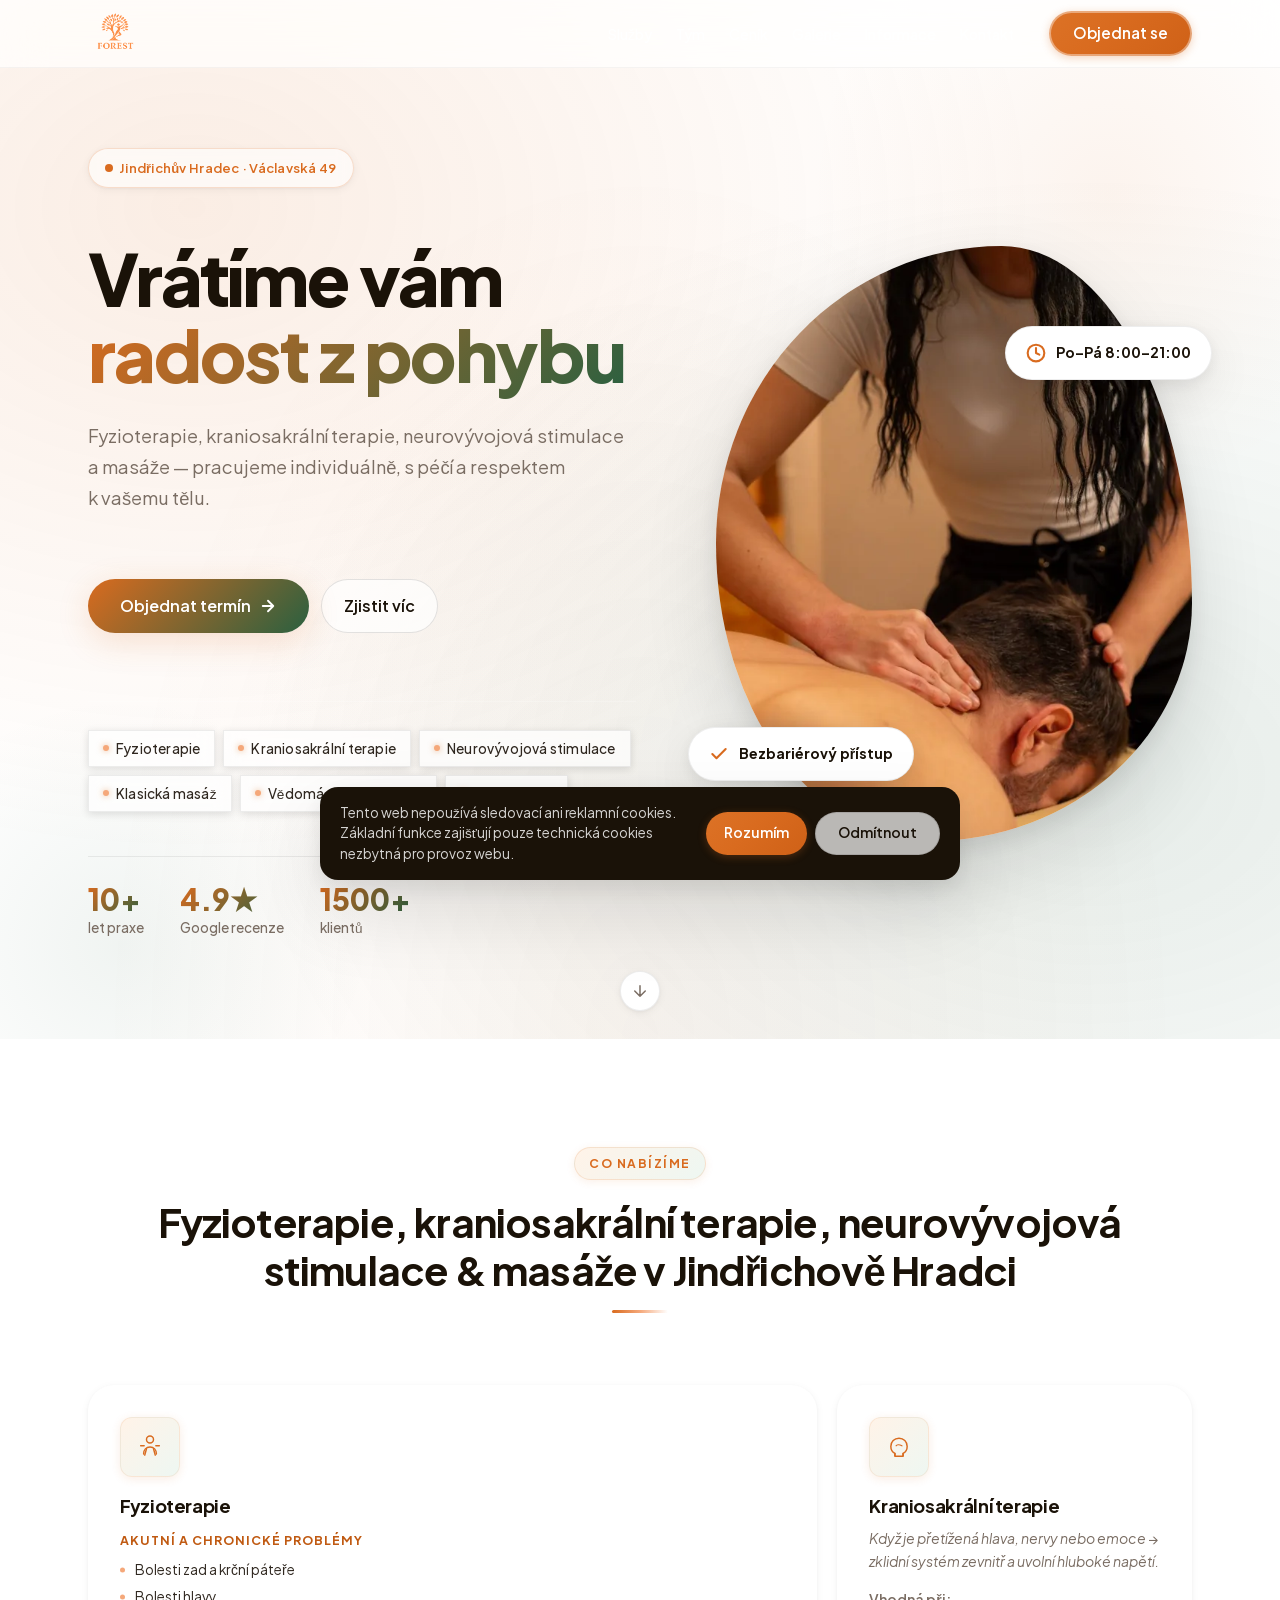
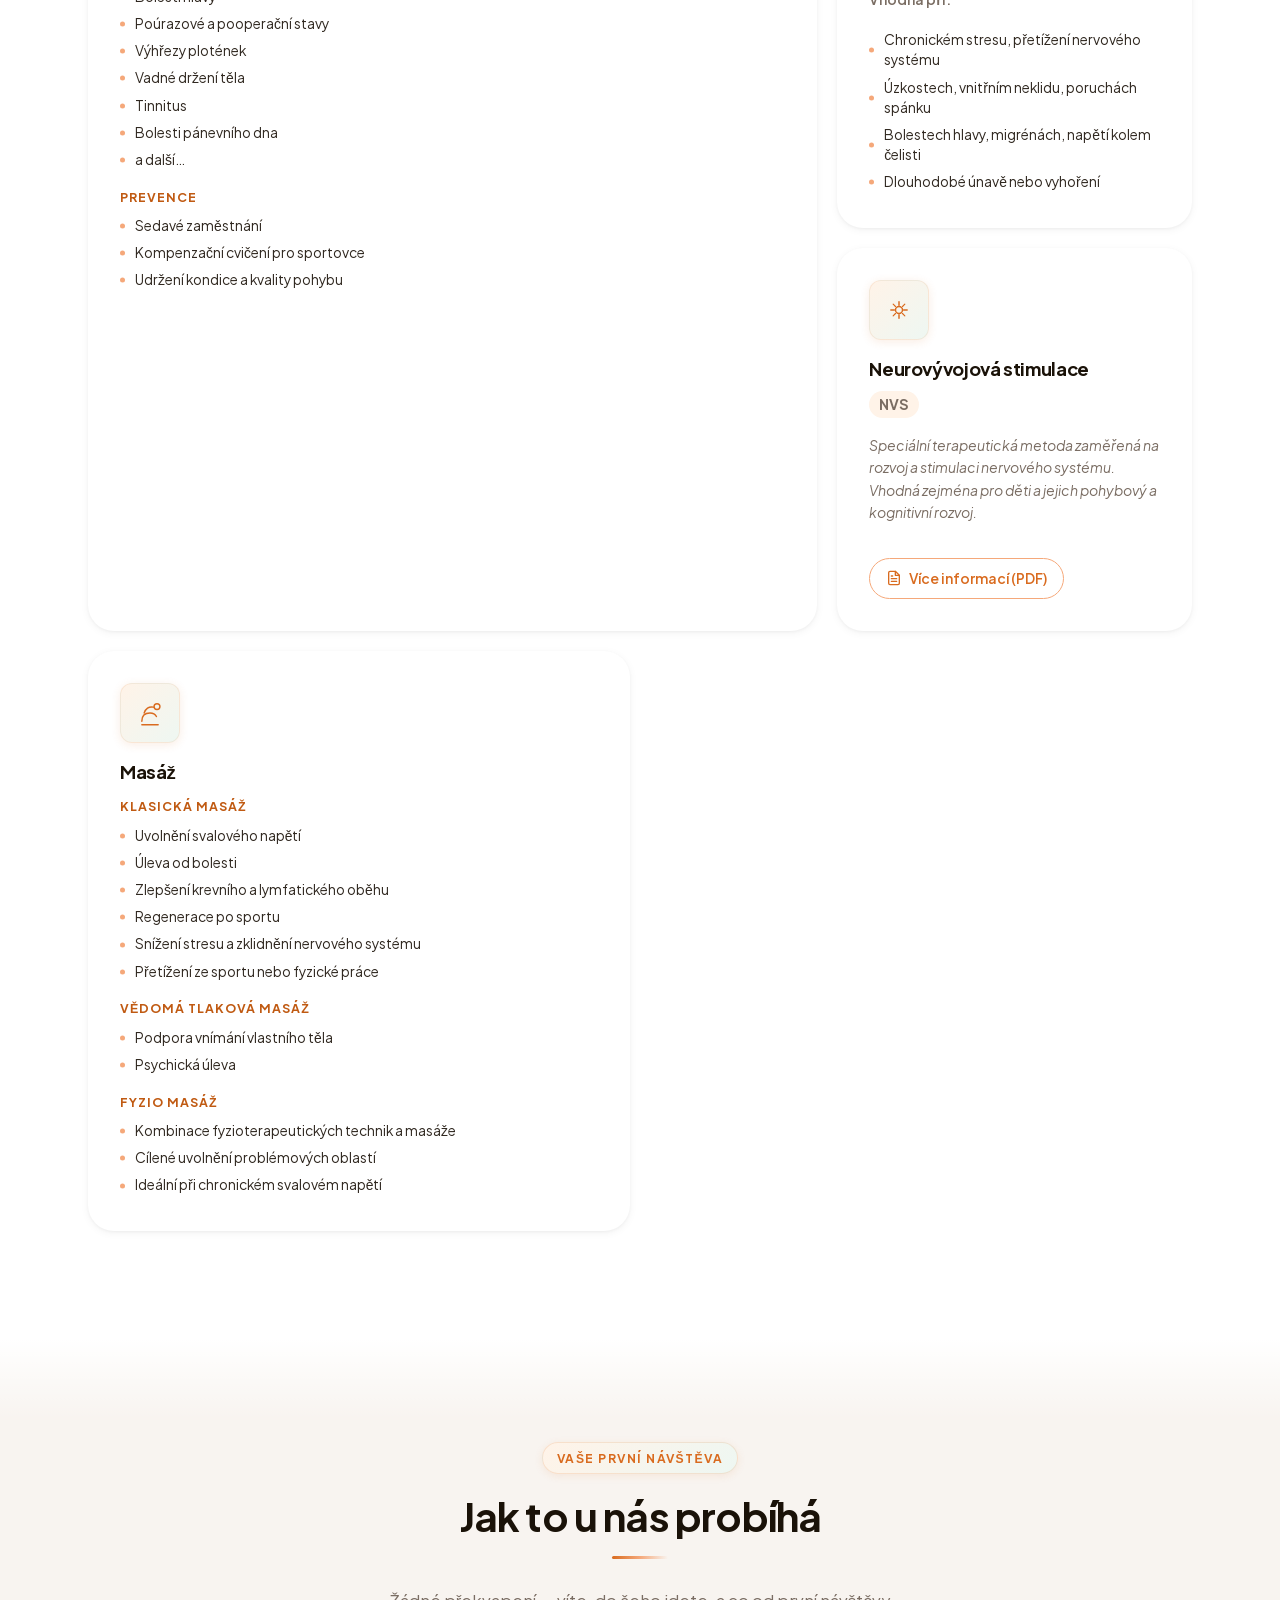
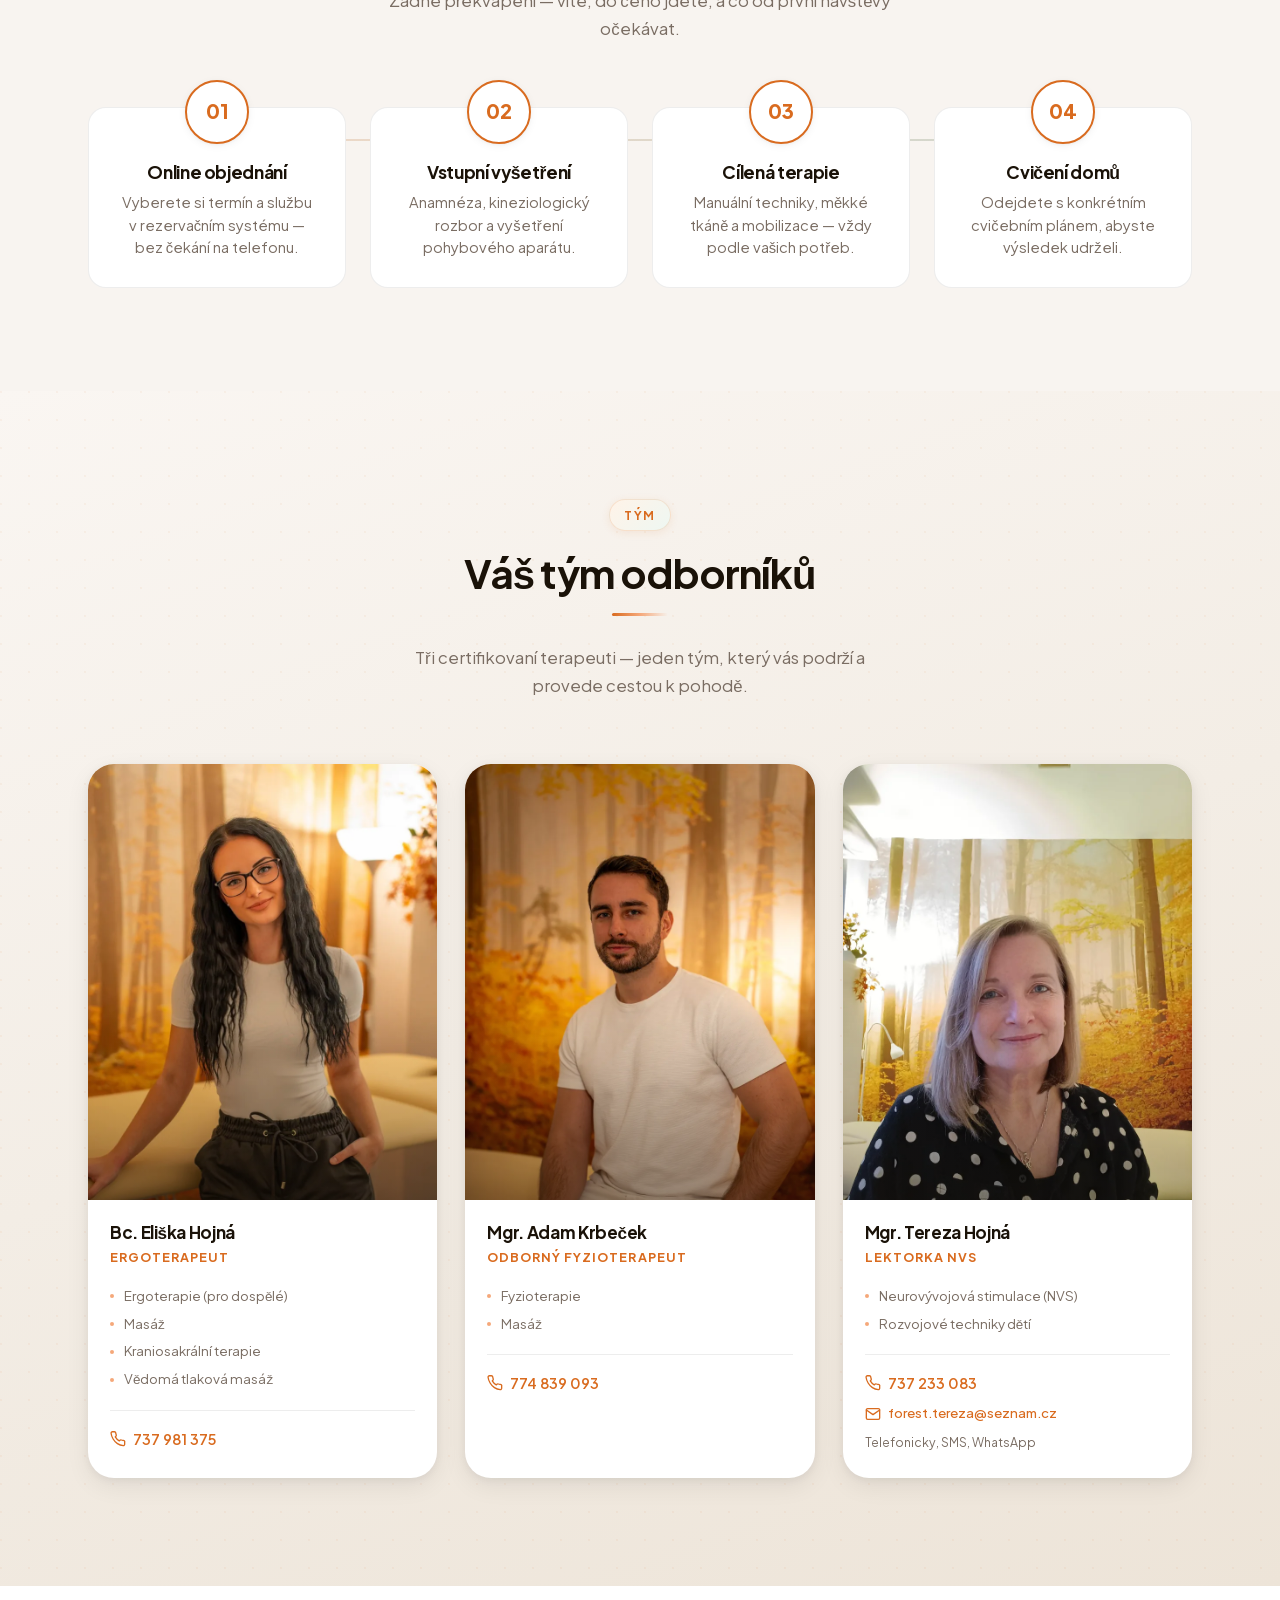
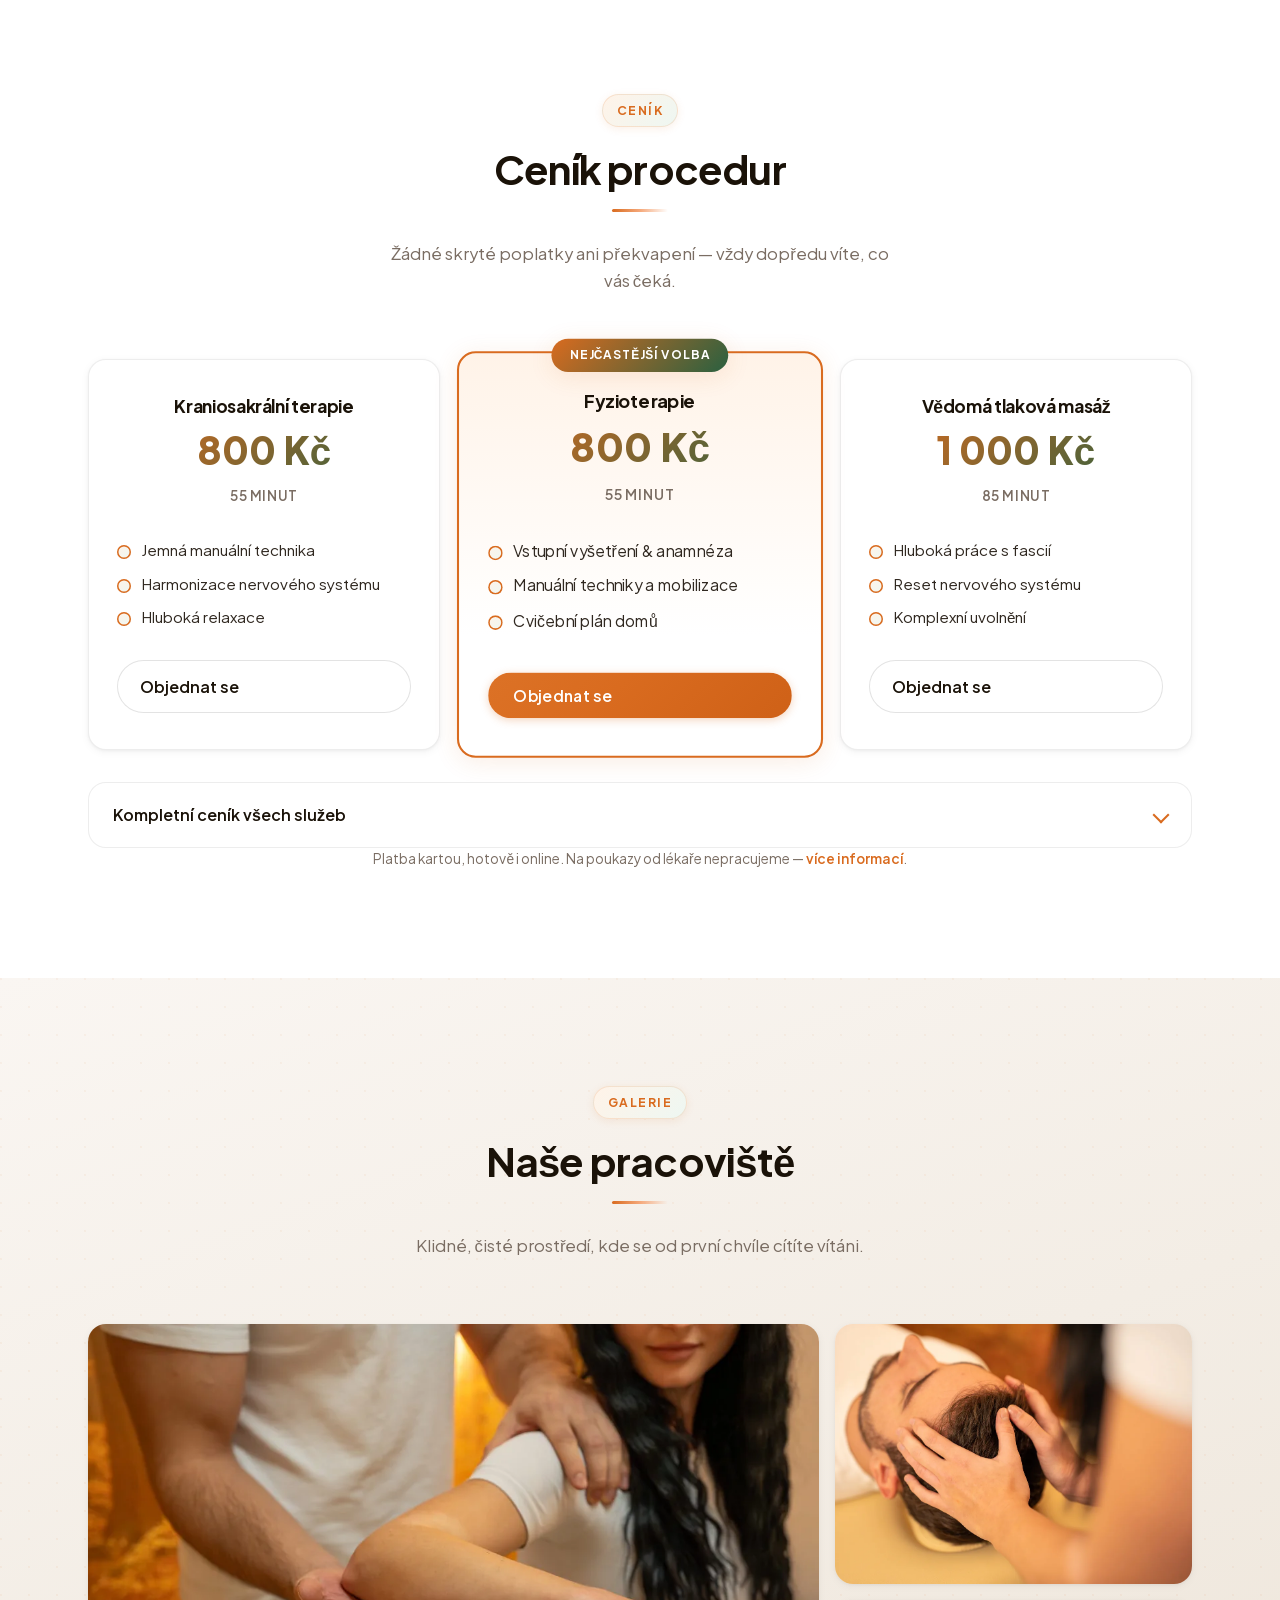
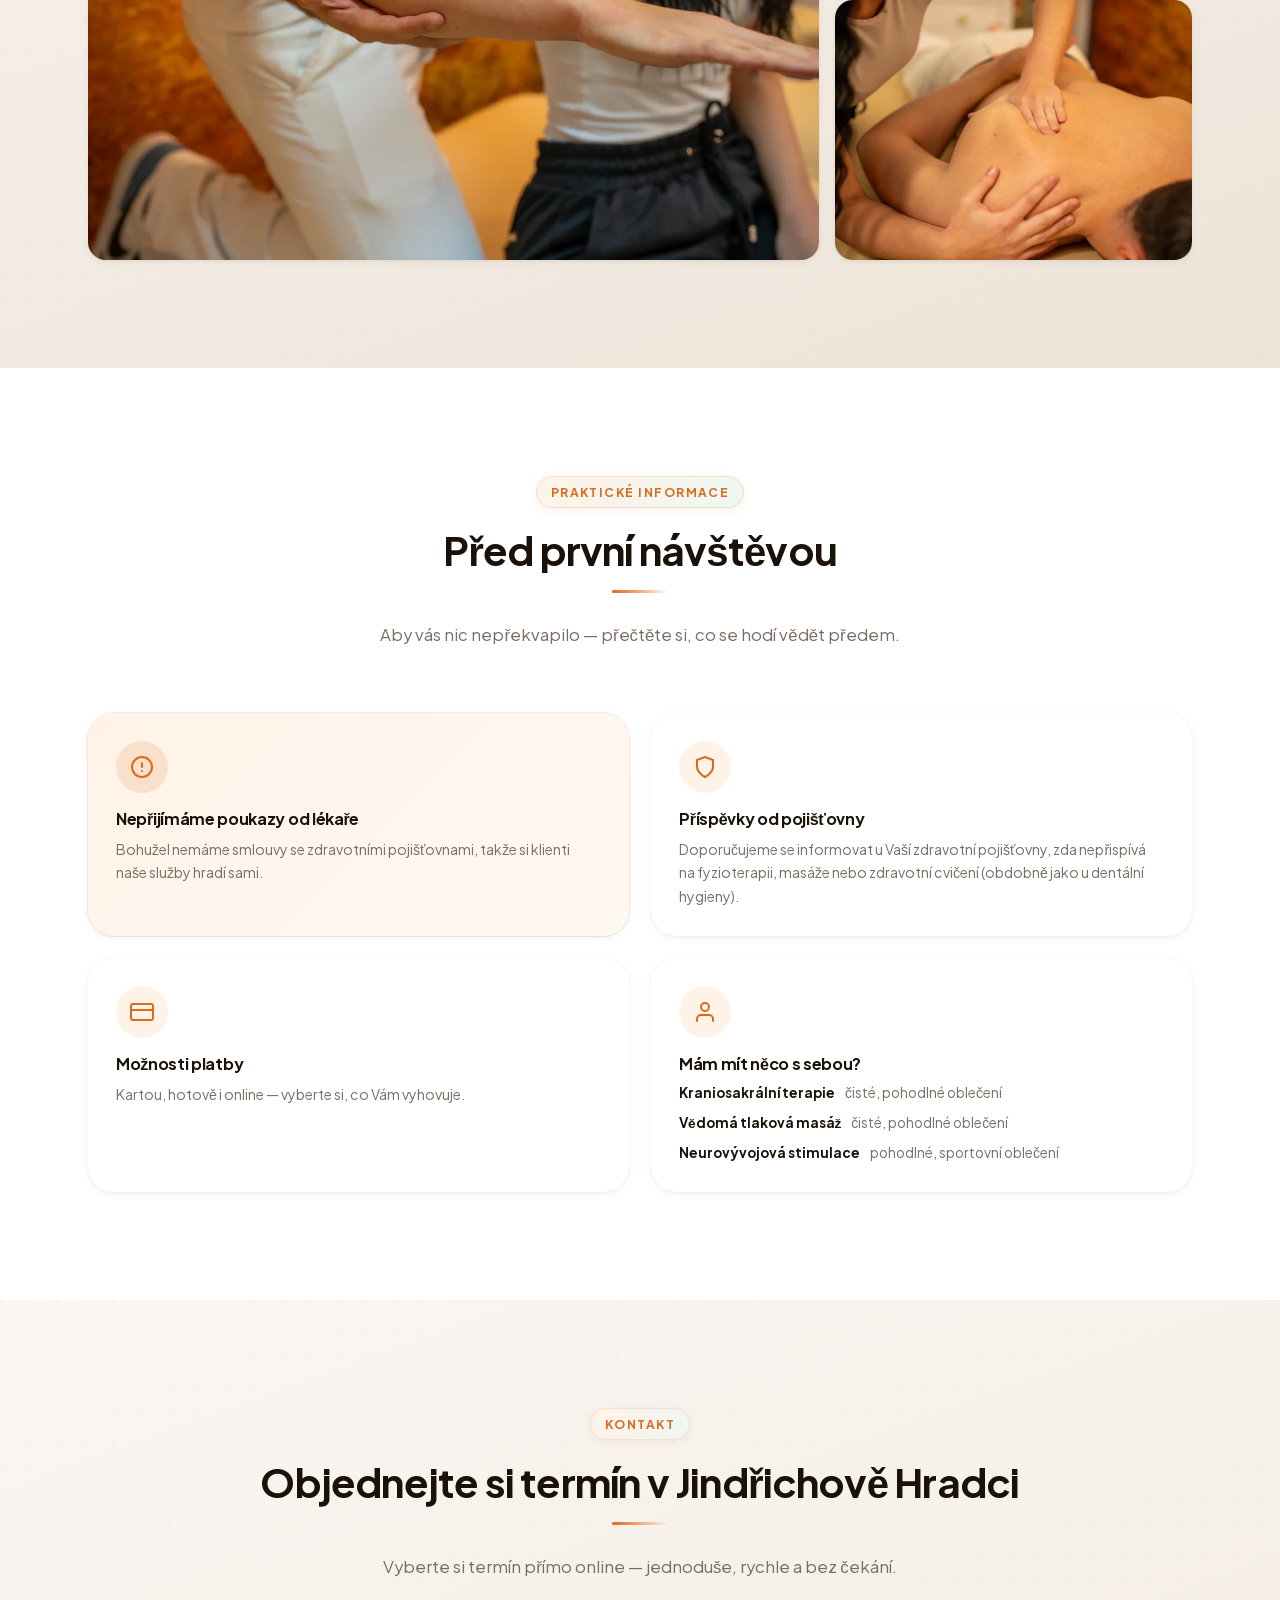
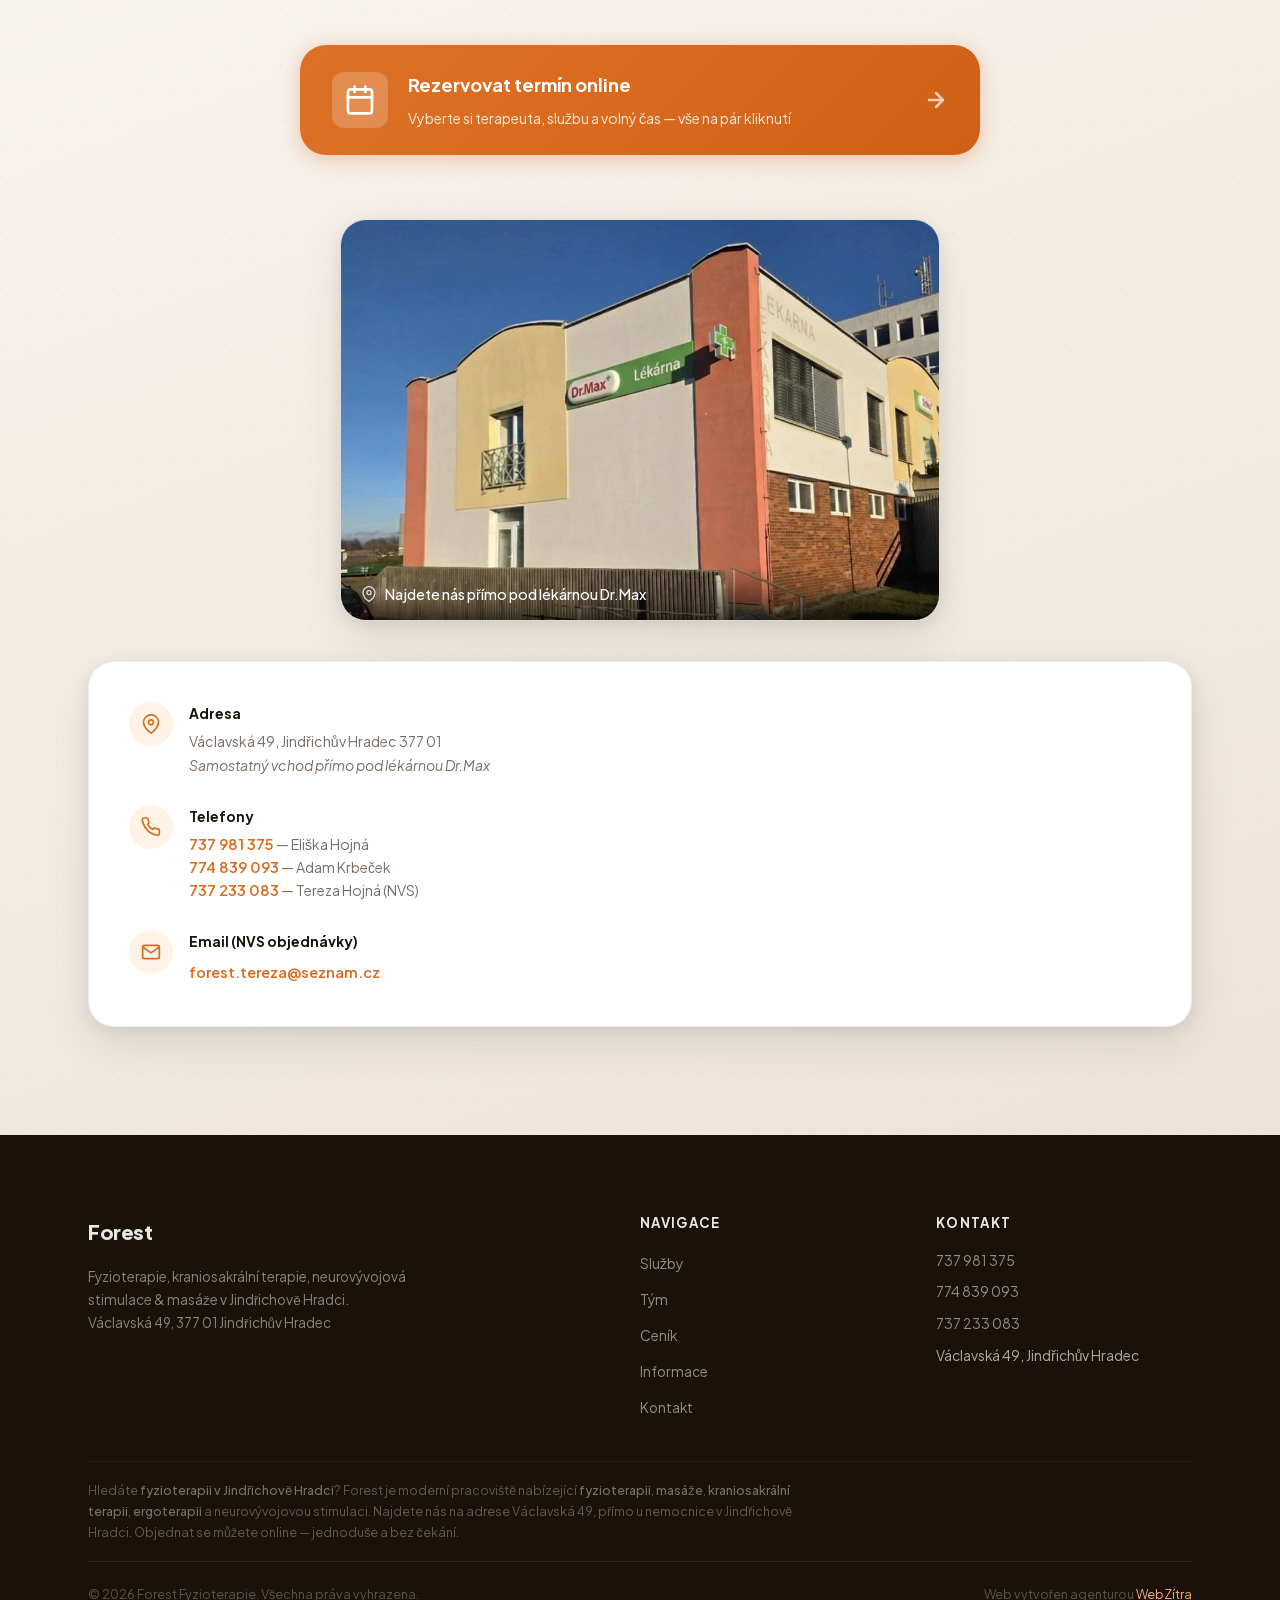
==== index.html @ 49cfa47d "Redesign v2: editorial hero, bento services, pricing cards, process timeline - Hero: split layout, a" ====
<!DOCTYPE html>
<html lang="cs">
<head>
    <meta charset="UTF-8">
    <meta name="viewport" content="width=device-width, initial-scale=1.0">
    <title>Fyzioterapie &amp; masáže Jindřichův Hradec | Forest — fyzio JH, KST, ergoterapie</title>

    <!-- ═══ SEO ═══ -->
    <meta name="description" content="Fyzioterapie Jindřichův Hradec — Forest nabízí fyzioterapii, masáže, kraniosakrální terapii a ergoterapii. Václavská 49 (u nemocnice). Objednejte se online.">
    <meta name="keywords" content="fyzioterapie Jindřichův Hradec, fyzio JH, masáže Jindřichův Hradec, masáže JH, kraniosakrální terapie, ergoterapie, fyzioterapeut Jindřichův Hradec, Forest fyzioterapie">
    <meta name="robots" content="index, follow">
    <meta name="author" content="Forest Fyzioterapie Jindřichův Hradec">
    <link rel="canonical" href="https://forest-jh.cz/">
    <link rel="alternate" hreflang="cs" href="https://forest-jh.cz/">

    <!-- ═══ Open Graph ═══ -->
    <meta property="og:type" content="website">
    <meta property="og:url" content="https://forest-jh.cz/">
    <meta property="og:title" content="Fyzioterapie &amp; masáže Jindřichův Hradec | Forest">
    <meta property="og:description" content="Fyzioterapie, masáže, kraniosakrální terapie a ergoterapie v Jindřichově Hradci. Václavská 49, u nemocnice. Objednejte se online.">
    <meta property="og:image" content="https://forest-jh.cz/fotky/og-image.jpg">
    <meta property="og:image:width" content="1200">
    <meta property="og:image:height" content="630">
    <meta property="og:locale" content="cs_CZ">
    <meta property="og:site_name" content="Forest Fyzioterapie">

    <!-- ═══ Twitter Card ═══ -->
    <meta name="twitter:card" content="summary_large_image">
    <meta name="twitter:title" content="Fyzioterapie &amp; masáže Jindřichův Hradec | Forest">
    <meta name="twitter:description" content="Fyzioterapie, masáže, kraniosakrální terapie a ergoterapie v Jindřichově Hradci. Objednejte se online.">
    <meta name="twitter:image" content="https://forest-jh.cz/fotky/og-image.jpg">

    <!-- ═══ Favicon ═══ -->
    <link rel="icon" type="image/x-icon" href="favicon.ico?v=3">
    <link rel="icon" type="image/png" sizes="32x32" href="favicon-192.png">
    <link rel="apple-touch-icon" sizes="180x180" href="apple-touch-icon.png">
    <link rel="manifest" href="site.webmanifest">
    <meta name="theme-color" content="#D96B1F">

    <!-- ═══ Fonts (self-hosted) ═══ -->
    <link rel="preload" href="fonts/plus-jakarta-sans-latin.woff2" as="font" type="font/woff2" crossorigin>

    <!-- ═══ Hero image preload ═══ -->
    <link rel="preload" href="fotky/FyzioAE-125.webp" as="image" type="image/webp">
    <link rel="preload" href="fotky/FyzioAE-125.jpg" as="image" media="not all">

    <!-- ═══ Structured Data (JSON-LD) ═══ -->
    <script type="application/ld+json">
    {
        "@context": "https://schema.org",
        "@type": "MedicalBusiness",
        "name": "Forest Fyzioterapie Jindřichův Hradec",
        "alternateName": ["Forest fyzio JH", "Fyzioterapie JH Forest", "Masáže Jindřichův Hradec Forest"],
        "description": "Fyzioterapie, masáže, kraniosakrální terapie, ergoterapie a NVS v Jindřichově Hradci. Individuální přístup, profesionální péče. Václavská 49, u nemocnice.",
        "url": "https://forest-jh.cz",
        "telephone": "+420737981375",
        "email": "forestjh2025@gmail.com",
        "image": "https://forest-jh.cz/fotky/og-image.jpg",
        "priceRange": "500–1000 Kč",
        "currenciesAccepted": "CZK",
        "paymentAccepted": "Hotovost, Platební karta, Online platba",
        "address": {
            "@type": "PostalAddress",
            "streetAddress": "Václavská 49",
            "addressLocality": "Jindřichův Hradec",
            "addressRegion": "Jihočeský kraj",
            "postalCode": "377 01",
            "addressCountry": "CZ"
        },
        "geo": {
            "@type": "GeoCoordinates",
            "latitude": 49.140636,
            "longitude": 15.002744
        },
        "openingHoursSpecification": [
            { "@type": "OpeningHoursSpecification", "dayOfWeek": ["Monday","Tuesday","Wednesday","Thursday","Friday"], "opens": "08:00", "closes": "21:00" }
        ],
        "employee": [
            { "@type": "Person", "name": "Mgr. Adam Krbeček",  "jobTitle": "Fyzioterapeut" },
            { "@type": "Person", "name": "Bc. Eliška Hojná",   "jobTitle": "Ergoterapeut" },
            { "@type": "Person", "name": "Mgr. Tereza Hojná",  "jobTitle": "Lektorka NVS"  }
        ],
        "hasOfferCatalog": {
            "@type": "OfferCatalog",
            "name": "Služby fyzioterapie a masáží v Jindřichově Hradci",
            "itemListElement": [
                { "@type": "Offer", "itemOffered": { "@type": "MedicalTherapy", "name": "Fyzioterapie Jindřichův Hradec", "description": "Individuální fyzioterapie — diagnostika, mobilizace, cvičení" }, "price": "800", "priceCurrency": "CZK" },
                { "@type": "Offer", "itemOffered": { "@type": "MedicalTherapy", "name": "Klasická masáž Jindřichův Hradec", "description": "Klasická i sportovní masáž pro uvolnění svalového napětí" }, "price": "800", "priceCurrency": "CZK" },
                { "@type": "Offer", "itemOffered": { "@type": "MedicalTherapy", "name": "Vědomá tlaková masáž", "description": "Hluboká práce s fascií a bolestivými body" }, "price": "1000", "priceCurrency": "CZK" },
                { "@type": "Offer", "itemOffered": { "@type": "MedicalTherapy", "name": "Kraniosakrální terapie Jindřichův Hradec", "description": "Jemná manuální technika pro harmonizaci těla" }, "price": "800", "priceCurrency": "CZK" },
                { "@type": "Offer", "itemOffered": { "@type": "MedicalTherapy", "name": "Ergoterapie Jindřichův Hradec", "description": "Nácvik běžných denních činností pro dospělé" }, "price": "800", "priceCurrency": "CZK" }
            ]
        },
        "medicalSpecialty": ["Physiotherapy", "Massage", "CraniosacralTherapy", "OccupationalTherapy"],
        "areaServed": {
            "@type": "City",
            "name": "Jindřichův Hradec",
            "sameAs": "https://cs.wikipedia.org/wiki/Jind%C5%99ich%C5%AFv_Hradec"
        }
    }
    </script>

    <!-- ═══ FAQ Structured Data ═══ -->
    <script type="application/ld+json">
    {
        "@context": "https://schema.org",
        "@type": "FAQPage",
        "mainEntity": [
            {
                "@type": "Question",
                "name": "Přijímáte poukazy od lékaře na fyzioterapii?",
                "acceptedAnswer": {
                    "@type": "Answer",
                    "text": "Bohužel nemáme smlouvy se zdravotními pojišťovnami, takže si klienti naše služby hradí sami. Doporučujeme se informovat u Vaší zdravotní pojišťovny, zda nepřispívá na fyzioterapii, masáže nebo zdravotní cvičení."
                }
            },
            {
                "@type": "Question",
                "name": "Jaké jsou možnosti platby za fyzioterapii?",
                "acceptedAnswer": {
                    "@type": "Answer",
                    "text": "Přijímáme platbu kartou, hotově i online — vyberte si, co vám vyhovuje."
                }
            },
            {
                "@type": "Question",
                "name": "Co si mám vzít s sebou na fyzioterapii nebo masáž?",
                "acceptedAnswer": {
                    "@type": "Answer",
                    "text": "Na kraniosakrální terapii a vědomou tlakovou masáž si vezměte čisté, pohodlné oblečení. Na neurovývojovou stimulaci (NVS) pohodlné, sportovní oblečení. Na klasickou masáž a fyzioterapii není třeba speciální příprava."
                }
            },
            {
                "@type": "Question",
                "name": "Kolik stojí fyzioterapie v Jindřichově Hradci?",
                "acceptedAnswer": {
                    "@type": "Answer",
                    "text": "Fyzioterapie, klasická masáž, kraniosakrální terapie a ergoterapie stojí 800 Kč za 55 minut. Vědomá tlaková masáž je 1 000 Kč za 85 minut. NVS úvodní setkání s diagnostikou je 990 Kč za 85 minut, další lekce 800 Kč."
                }
            },
            {
                "@type": "Question",
                "name": "Kde najdu Forest Fyzioterapii v Jindřichově Hradci?",
                "acceptedAnswer": {
                    "@type": "Answer",
                    "text": "Najdete nás na adrese Václavská 49, Jindřichův Hradec 377 01. Máme samostatný vchod přímo pod lékárnou Dr.Max, u nemocnice. Ordinační hodiny: pondělí až pátek 8:00–21:00."
                }
            }
        ]
    }
    </script>

    <link rel="stylesheet" href="css/style.css?v=9">
    <link rel="stylesheet" href="css/redesign.css?v=1">
</head>
<body>

<!-- Scroll progress bar -->
<div class="scroll-progress" id="scrollProgress" aria-hidden="true"></div>

<!-- Floating sticky CTA -->
<a href="#" class="floating-cta" id="floatingCta" data-booking aria-label="Objednat termín">
    <svg width="18" height="18" viewBox="0 0 24 24" fill="none" stroke="currentColor" stroke-width="2.5" stroke-linecap="round" stroke-linejoin="round" aria-hidden="true">
        <rect x="3" y="4" width="18" height="18" rx="2" ry="2"/>
        <line x1="16" y1="2" x2="16" y2="6"/>
        <line x1="8" y1="2" x2="8" y2="6"/>
        <line x1="3" y1="10" x2="21" y2="10"/>
    </svg>
    Objednat termín
</a>

<!-- ═══════════════════════════════════════════════════
     COOKIE BANNER
══════════════════════════════════════════════════════ -->
<div id="cookie-banner" class="cookie-banner" role="dialog" aria-label="Souhlas s cookies" aria-modal="false">
    <div class="cookie-inner">
        <p>Tento web nepoužívá sledovací ani reklamní cookies. Základní funkce zajišťují pouze technická cookies nezbytná pro provoz webu.</p>
        <div class="cookie-actions">
            <button id="cookie-accept" class="btn btn-primary btn-sm">Rozumím</button>
            <button id="cookie-decline" class="btn btn-ghost btn-sm">Odmítnout</button>
        </div>
    </div>
</div>

<!-- ═══════════════════════════════════════════════════
     HEADER
══════════════════════════════════════════════════════ -->
<header class="header" id="header">
    <div class="container header-inner">

        <a href="#hero" class="logo" aria-label="Forest — zpět na úvod">
            <img src="forest-logo-2.png" alt="Forest" class="logo-img">
        </a>

        <nav class="nav" id="nav" aria-label="Hlavní navigace">
            <ul class="nav-list">
                <li><a href="#sluzby"    class="nav-link">Služby</a></li>
                <li><a href="#tym"       class="nav-link">Tým</a></li>
                <li><a href="#cenik"     class="nav-link">Ceník</a></li>
                <li><a href="#galerie"   class="nav-link">Galerie</a></li>
                <li><a href="#informace" class="nav-link">Informace</a></li>
                <li><a href="#kontakt"   class="nav-link">Kontakt</a></li>
            </ul>
        </nav>

        <a href="#" class="btn btn-primary nav-cta" data-booking>Objednat se</a>

        <button class="hamburger" id="hamburger" aria-label="Otevřít navigaci" aria-expanded="false" aria-controls="m-nav">
            <span></span>
            <span></span>
            <span></span>
        </button>

    </div>
</header>

<!-- ═══════════════════════════════════════════════════
     HERO
══════════════════════════════════════════════════════ -->
<section id="hero" class="hero hero-fullimg" aria-label="Úvod">
    <!-- Fullscreen background photo -->
    <div class="hero-bg-img" aria-hidden="true">
        <picture>
            <source srcset="fotky/FyzioAE-125.webp" type="image/webp">
            <img
                src="fotky/FyzioAE-125.jpg"
                alt=""
                loading="eager"
                fetchpriority="high"
            >
        </picture>
    </div>
    <div class="hero-overlay" aria-hidden="true"></div>

    <div class="container hero-content-centered">

        <div class="hero-text-col">
            <span class="pill pill-light">
                <svg width="8" height="8" viewBox="0 0 8 8" fill="currentColor" aria-hidden="true"><circle cx="4" cy="4" r="4"/></svg>
                Jindřichův Hradec · Václavská 49
            </span>
            <h1>Vrátíme vám <em>radost&nbsp;z&nbsp;pohybu</em></h1>
            <p class="hero-perex">
                Fyzioterapie, kraniosakrální terapie, neurovývojová stimulace
                a masáže — pracujeme individuálně, s&nbsp;péčí a&nbsp;respektem
                k&nbsp;vašemu tělu.
            </p>
            <div class="hero-cta">
                <a href="#" class="btn btn-primary btn-lg" data-booking>
                    Objednat termín
                    <svg width="18" height="18" viewBox="0 0 24 24" fill="none" stroke="currentColor" stroke-width="2.5" stroke-linecap="round" stroke-linejoin="round" aria-hidden="true"><path d="M5 12h14M12 5l7 7-7 7"/></svg>
                </a>
                <a href="#sluzby" class="btn-ghost">
                    Zjistit víc
                </a>
            </div>
            <div class="hero-services" aria-label="Nabízíme">
                <span class="hero-service-tag">Fyzioterapie</span>
                <span class="hero-service-tag">Kraniosakrální terapie</span>
                <span class="hero-service-tag">Neurovývojová stimulace</span>
                <span class="hero-service-tag">Klasická masáž</span>
                <span class="hero-service-tag">Vědomá tlaková masáž</span>
                <span class="hero-service-tag">Ergoterapie</span>
            </div>

            <div class="hero-trust">
                <div class="trust-item"><strong>10+</strong><span>let praxe</span></div>
                <div class="trust-item"><strong>4.9★</strong><span>Google recenze</span></div>
                <div class="trust-item"><strong>1500+</strong><span>klientů</span></div>
            </div>
        </div>

        <div class="hero-visual">
            <picture>
                <source srcset="fotky/FyzioAE-125.webp" type="image/webp">
                <img class="hero-visual-img" src="fotky/FyzioAE-125.jpg" alt="Forest fyzioterapie ordinace v Jindřichově Hradci" loading="eager" fetchpriority="high">
            </picture>

            <div class="hero-badge-floating hero-badge-1">
                <svg width="20" height="20" viewBox="0 0 24 24" fill="none" stroke="currentColor" stroke-width="2.5" stroke-linecap="round" stroke-linejoin="round" aria-hidden="true">
                    <path d="M20 6L9 17l-5-5"/>
                </svg>
                Bezbariérový přístup
            </div>
            <div class="hero-badge-floating hero-badge-2">
                <svg width="20" height="20" viewBox="0 0 24 24" fill="none" stroke="currentColor" stroke-width="2.5" stroke-linecap="round" stroke-linejoin="round" aria-hidden="true">
                    <circle cx="12" cy="12" r="10"/>
                    <polyline points="12 6 12 12 16 14"/>
                </svg>
                Po–Pá 8:00–21:00
            </div>
        </div>

    </div>

    <a href="#sluzby" class="hero-scroll" aria-label="Přejít na služby">
        <svg width="18" height="18" viewBox="0 0 24 24" fill="none" stroke="currentColor" stroke-width="2" stroke-linecap="round" stroke-linejoin="round" aria-hidden="true"><path d="M12 5v14M5 12l7 7 7-7"/></svg>
    </a>
</section>

<!-- ═══════════════════════════════════════════════════
     SLUŽBY
══════════════════════════════════════════════════════ -->
<section id="sluzby" class="section">
    <div class="container">

        <header class="section-header">
            <span class="section-tag">Co nabízíme</span>
            <h2>Fyzioterapie, kraniosakrální terapie, neurovývojová stimulace &amp;&nbsp;masáže v&nbsp;Jindřichově Hradci</h2>
        </header>

        <div class="services-grid">

            <!-- Fyzioterapie -->
            <article class="service-card" data-animate>
                <div class="service-icon" aria-hidden="true">
                    <svg width="28" height="28" viewBox="0 0 48 48" fill="none">
                        <circle cx="24" cy="11" r="6" stroke="currentColor" stroke-width="2.5"/>
                        <path d="M13 36c0-7 4.5-12 11-12s11 5 11 12" stroke="currentColor" stroke-width="2.5" stroke-linecap="round"/>
                        <path d="M18 27l-3 11M30 27l3 11" stroke="currentColor" stroke-width="2.5" stroke-linecap="round"/>
                        <path d="M8 22h6M34 22h6" stroke="currentColor" stroke-width="2.5" stroke-linecap="round"/>
                    </svg>
                </div>
                <h3><a href="/fyzioterapie/" class="service-title-link">Fyzioterapie</a></h3>

                <div class="service-sub">
                    <h4>Akutní a chronické problémy</h4>
                    <ul class="service-list">
                        <li>Bolesti zad a krční páteře</li>
                        <li>Bolesti hlavy</li>
                        <li>Poúrazové a pooperační stavy</li>
                        <li>Výhřezy plotének</li>
                        <li>Vadné držení těla</li>
                        <li>Tinnitus</li>
                        <li>Bolesti pánevního dna</li>
                        <li>a další…</li>
                    </ul>
                </div>

                <div class="service-sub">
                    <h4>Prevence</h4>
                    <ul class="service-list">
                        <li>Sedavé zaměstnání</li>
                        <li>Kompenzační cvičení pro sportovce</li>
                        <li>Udržení kondice a kvality pohybu</li>
                    </ul>
                </div>
            </article>

            <!-- Kraniosakrální terapie -->
            <article class="service-card" data-animate>
                <div class="service-icon" aria-hidden="true">
                    <svg width="28" height="28" viewBox="0 0 48 48" fill="none">
                        <path d="M24 9C16 9 10 15 10 23c0 5 2.5 9.5 7 12v5h14v-5c4.5-2.5 7-7 7-12 0-8-6-14-14-14z" stroke="currentColor" stroke-width="2.5" stroke-linejoin="round"/>
                        <path d="M17 35v4M31 35v4" stroke="currentColor" stroke-width="2.5" stroke-linecap="round"/>
                        <path d="M19 22c1-2 5-3 10 0" stroke="currentColor" stroke-width="2" stroke-linecap="round"/>
                    </svg>
                </div>
                <h3><a href="/kraniosakralni-terapie/" class="service-title-link">Kraniosakrální terapie</a></h3>
                <p class="service-lead">
                    Když je přetížená hlava, nervy nebo emoce → zklidní systém zevnitř a uvolní hluboké napětí.
                </p>
                <p class="service-label">Vhodná při:</p>
                <ul class="service-list">
                    <li>Chronickém stresu, přetížení nervového systému</li>
                    <li>Úzkostech, vnitřním neklidu, poruchách spánku</li>
                    <li>Bolestech hlavy, migrénách, napětí kolem čelisti</li>
                    <li>Dlouhodobé únavě nebo vyhoření</li>
                </ul>
            </article>

            <!-- NVS -->
            <article class="service-card" data-animate>
                <div class="service-icon" aria-hidden="true">
                    <svg width="28" height="28" viewBox="0 0 48 48" fill="none">
                        <circle cx="24" cy="24" r="6" stroke="currentColor" stroke-width="2.5"/>
                        <path d="M24 10v6M24 32v6M10 24h6M32 24h6" stroke="currentColor" stroke-width="2.5" stroke-linecap="round"/>
                        <path d="M14 14l4 4M30 30l4 4M34 14l-4 4M18 30l-4 4" stroke="currentColor" stroke-width="2" stroke-linecap="round"/>
                    </svg>
                </div>
                <h3>Neurovývojová stimulace</h3>
                <p class="service-abbr">NVS</p>
                <p class="service-lead">
                    Speciální terapeutická metoda zaměřená na rozvoj a stimulaci nervového systému.
                    Vhodná zejména pro děti a jejich pohybový a kognitivní rozvoj.
                </p>
                <!-- PDF odkaz — klient dodá soubor -->
                <a href="https://drive.google.com/file/d/1X-RWkJ5C9ZzWeZZ8q97_c7g4boGiu9EM/view" target="_blank" rel="noopener noreferrer" class="service-pdf-link" aria-label="Otevřít PDF s informacemi o NVS">
                    <svg width="16" height="16" viewBox="0 0 24 24" fill="none" stroke="currentColor" stroke-width="2" stroke-linecap="round" stroke-linejoin="round" aria-hidden="true"><path d="M14 2H6a2 2 0 0 0-2 2v16a2 2 0 0 0 2 2h12a2 2 0 0 0 2-2V8z"/><polyline points="14 2 14 8 20 8"/><line x1="16" y1="13" x2="8" y2="13"/><line x1="16" y1="17" x2="8" y2="17"/><polyline points="10 9 9 9 8 9"/></svg>
                    Více informací (PDF)
                </a>
            </article>

            <!-- Masáž -->
            <article class="service-card" data-animate>
                <div class="service-icon" aria-hidden="true">
                    <svg width="28" height="28" viewBox="0 0 48 48" fill="none">
                        <path d="M10 38c0-8 4-14 14-14 5 0 9 2 11 6" stroke="currentColor" stroke-width="2.5" stroke-linecap="round"/>
                        <path d="M14 24c2-7 8-12 16-10" stroke="currentColor" stroke-width="2.5" stroke-linecap="round"/>
                        <circle cx="36" cy="13" r="5" stroke="currentColor" stroke-width="2.5"/>
                        <path d="M10 44h28" stroke="currentColor" stroke-width="2.5" stroke-linecap="round"/>
                    </svg>
                </div>
                <h3><a href="/masaze/" class="service-title-link">Masáž</a></h3>

                <div class="service-sub">
                    <h4>Klasická masáž</h4>
                    <ul class="service-list">
                        <li>Uvolnění svalového napětí</li>
                        <li>Úleva od bolesti</li>
                        <li>Zlepšení krevního a lymfatického oběhu</li>
                        <li>Regenerace po sportu</li>
                        <li>Snížení stresu a zklidnění nervového systému</li>
                        <li>Přetížení ze sportu nebo fyzické práce</li>
                    </ul>
                </div>

                <div class="service-sub">
                    <h4>Vědomá tlaková masáž</h4>
                    <ul class="service-list">
                        <li>Podpora vnímání vlastního těla</li>
                        <li>Psychická úleva</li>
                    </ul>
                </div>

                <div class="service-sub">
                    <h4>Fyzio masáž</h4>
                    <ul class="service-list">
                        <li>Kombinace fyzioterapeutických technik a masáže</li>
                        <li>Cílené uvolnění problémových oblastí</li>
                        <li>Ideální při chronickém svalovém napětí</li>
                    </ul>
                </div>
            </article>

        </div>
    </div>
</section>

<!-- ═══════════════════════════════════════════════════
     PROCESS TIMELINE — Jak to u nás probíhá
══════════════════════════════════════════════════════ -->
<section id="proces" class="process-section">
    <div class="container">
        <header class="section-header">
            <span class="section-tag">Vaše první návštěva</span>
            <h2>Jak to&nbsp;u&nbsp;nás probíhá</h2>
            <p>Žádné překvapení — víte, do čeho jdete, a&nbsp;co od&nbsp;první návštěvy očekávat.</p>
        </header>

        <ol class="process-timeline">
            <li class="process-step" data-animate>
                <div class="step-number">01</div>
                <h3>Online objednání</h3>
                <p>Vyberete si termín a&nbsp;službu v&nbsp;rezervačním systému — bez&nbsp;čekání na&nbsp;telefonu.</p>
            </li>
            <li class="process-step" data-animate>
                <div class="step-number">02</div>
                <h3>Vstupní vyšetření</h3>
                <p>Anamnéza, kineziologický rozbor a&nbsp;vyšetření pohybového aparátu.</p>
            </li>
            <li class="process-step" data-animate>
                <div class="step-number">03</div>
                <h3>Cílená terapie</h3>
                <p>Manuální techniky, měkké tkáně a&nbsp;mobilizace — vždy podle vašich potřeb.</p>
            </li>
            <li class="process-step" data-animate>
                <div class="step-number">04</div>
                <h3>Cvičení domů</h3>
                <p>Odejdete s&nbsp;konkrétním cvičebním plánem, abyste výsledek udrželi.</p>
            </li>
        </ol>
    </div>
</section>

<!-- ═══════════════════════════════════════════════════
     TÝM
══════════════════════════════════════════════════════ -->
<section id="tym" class="section section-alt">
    <div class="container">

        <header class="section-header">
            <span class="section-tag">Tým</span>
            <h2>Váš tým odborníků</h2>
            <p>Tři certifikovaní terapeuti — jeden tým, který vás podrží a provede cestou k pohodě.</p>
        </header>

        <div class="team-grid">

            <!-- Eliška Hojná -->
            <article class="team-card" data-animate>
                <div class="team-photo-wrap">
                    <!-- Poznámka: ověřte prosím, která fotografie patří které osobě -->
                    <picture>
                        <source srcset="team/FyzioAE-0572-scaled.webp" type="image/webp">
                        <img
                            src="team/FyzioAE-0572-scaled.jpg"
                            alt="Bc. Eliška Hojná — Ergoterapeut"
                            class="team-photo"
                            loading="lazy"
                            width="400"
                            height="500"
                        >
                    </picture>
                </div>
                <div class="team-info">
                    <h3>Bc. Eliška Hojná</h3>
                    <p class="team-title">Ergoterapeut</p>
                    <ul class="team-services">
                        <li>Ergoterapie (pro dospělé)</li>
                        <li>Masáž</li>
                        <li>Kraniosakrální terapie</li>
                        <li>Vědomá tlaková masáž</li>
                    </ul>
                    <a href="tel:+420737981375" class="team-phone">
                        <svg width="16" height="16" viewBox="0 0 24 24" fill="none" stroke="currentColor" stroke-width="2" stroke-linecap="round" stroke-linejoin="round" aria-hidden="true"><path d="M22 16.92v3a2 2 0 0 1-2.18 2 19.79 19.79 0 0 1-8.63-3.07A19.5 19.5 0 0 1 4.69 12 19.79 19.79 0 0 1 1.61 3.37 2 2 0 0 1 3.6 1.18h3a2 2 0 0 1 2 1.72c.127.96.361 1.903.7 2.81a2 2 0 0 1-.45 2.11L7.91 8.9a16 16 0 0 0 6 6l.95-.95a2 2 0 0 1 2.11-.45 12.84 12.84 0 0 0 2.81.7A2 2 0 0 1 22 16.92z"/></svg>
                        737 981 375
                    </a>
                </div>
            </article>

            <!-- Adam Krbeček -->
            <article class="team-card" data-animate>
                <div class="team-photo-wrap">
                    <picture>
                        <source srcset="team/FyzioAE-006-scaled.webp" type="image/webp">
                        <img
                            src="team/FyzioAE-006-scaled.jpg"
                            alt="Mgr. Adam Krbeček — Fyzioterapeut"
                            class="team-photo"
                            loading="lazy"
                            width="400"
                            height="500"
                        >
                    </picture>
                </div>
                <div class="team-info">
                    <h3>Mgr. Adam Krbeček</h3>
                    <p class="team-title">Odborný fyzioterapeut</p>
                    <ul class="team-services">
                        <li>Fyzioterapie</li>
                        <li>Masáž</li>
                    </ul>
                    <a href="tel:+420774839093" class="team-phone">
                        <svg width="16" height="16" viewBox="0 0 24 24" fill="none" stroke="currentColor" stroke-width="2" stroke-linecap="round" stroke-linejoin="round" aria-hidden="true"><path d="M22 16.92v3a2 2 0 0 1-2.18 2 19.79 19.79 0 0 1-8.63-3.07A19.5 19.5 0 0 1 4.69 12 19.79 19.79 0 0 1 1.61 3.37 2 2 0 0 1 3.6 1.18h3a2 2 0 0 1 2 1.72c.127.96.361 1.903.7 2.81a2 2 0 0 1-.45 2.11L7.91 8.9a16 16 0 0 0 6 6l.95-.95a2 2 0 0 1 2.11-.45 12.84 12.84 0 0 0 2.81.7A2 2 0 0 1 22 16.92z"/></svg>
                        774 839 093
                    </a>
                </div>
            </article>

            <!-- Tereza Hojná -->
            <article class="team-card" data-animate>
                <div class="team-photo-wrap">
                    <picture>
                        <source srcset="team/1000003031-scaled.webp" type="image/webp">
                        <img
                            src="team/1000003031-scaled.jpg"
                            alt="Mgr. Tereza Hojná — Lektorka NVS"
                            class="team-photo"
                            loading="lazy"
                            width="400"
                            height="500"
                        >
                    </picture>
                </div>
                <div class="team-info">
                    <h3>Mgr. Tereza Hojná</h3>
                    <p class="team-title">Lektorka NVS</p>
                    <ul class="team-services">
                        <li>Neurovývojová stimulace (NVS)</li>
                        <li>Rozvojové techniky dětí</li>
                    </ul>
                    <div class="team-contacts">
                        <a href="tel:+420737233083" class="team-phone">
                            <svg width="16" height="16" viewBox="0 0 24 24" fill="none" stroke="currentColor" stroke-width="2" stroke-linecap="round" stroke-linejoin="round" aria-hidden="true"><path d="M22 16.92v3a2 2 0 0 1-2.18 2 19.79 19.79 0 0 1-8.63-3.07A19.5 19.5 0 0 1 4.69 12 19.79 19.79 0 0 1 1.61 3.37 2 2 0 0 1 3.6 1.18h3a2 2 0 0 1 2 1.72c.127.96.361 1.903.7 2.81a2 2 0 0 1-.45 2.11L7.91 8.9a16 16 0 0 0 6 6l.95-.95a2 2 0 0 1 2.11-.45 12.84 12.84 0 0 0 2.81.7A2 2 0 0 1 22 16.92z"/></svg>
                            737 233 083
                        </a>
                        <a href="mailto:forest.tereza@seznam.cz" class="team-email">
                            <svg width="16" height="16" viewBox="0 0 24 24" fill="none" stroke="currentColor" stroke-width="2" stroke-linecap="round" stroke-linejoin="round" aria-hidden="true"><path d="M4 4h16c1.1 0 2 .9 2 2v12c0 1.1-.9 2-2 2H4c-1.1 0-2-.9-2-2V6c0-1.1.9-2 2-2z"/><polyline points="22,6 12,13 2,6"/></svg>
                            forest.tereza@seznam.cz
                        </a>
                        <p class="team-note">Telefonicky, SMS, WhatsApp</p>
                    </div>
                </div>
            </article>

        </div>
    </div>
</section>

<!-- ═══════════════════════════════════════════════════
     CENÍK
══════════════════════════════════════════════════════ -->
<section id="cenik" class="section">
    <div class="container">

        <header class="section-header">
            <span class="section-tag">Ceník</span>
            <h2>Ceník procedur</h2>
            <p>Žádné skryté poplatky ani překvapení — vždy dopředu víte, co vás čeká.</p>
        </header>

        <div class="pricing-cards" data-animate>
            <div class="pricing-card">
                <h3>Kraniosakrální terapie</h3>
                <div class="price">800&nbsp;Kč</div>
                <div class="duration">55 minut</div>
                <ul>
                    <li>Jemná manuální technika</li>
                    <li>Harmonizace nervového systému</li>
                    <li>Hluboká relaxace</li>
                </ul>
                <a href="#" class="btn-ghost" data-booking>Objednat se</a>
            </div>

            <div class="pricing-card pricing-card-featured">
                <span class="featured-badge">Nejčastější volba</span>
                <h3>Fyzioterapie</h3>
                <div class="price">800&nbsp;Kč</div>
                <div class="duration">55 minut</div>
                <ul>
                    <li>Vstupní vyšetření &amp; anamnéza</li>
                    <li>Manuální techniky a&nbsp;mobilizace</li>
                    <li>Cvičební plán domů</li>
                </ul>
                <a href="#" class="btn btn-primary" data-booking>Objednat se</a>
            </div>

            <div class="pricing-card">
                <h3>Vědomá tlaková masáž</h3>
                <div class="price">1&nbsp;000&nbsp;Kč</div>
                <div class="duration">85 minut</div>
                <ul>
                    <li>Hluboká práce s&nbsp;fascií</li>
                    <li>Reset nervového systému</li>
                    <li>Komplexní uvolnění</li>
                </ul>
                <a href="#" class="btn-ghost" data-booking>Objednat se</a>
            </div>
        </div>

        <details class="pricing-extra" data-animate>
            <summary>Kompletní ceník všech služeb</summary>
            <table class="pricing-table">
                <thead>
                    <tr>
                        <th scope="col">Služba</th>
                        <th scope="col">Cena</th>
                        <th scope="col">Délka</th>
                    </tr>
                </thead>
                <tbody>
                    <tr><td>Fyzioterapie</td><td class="price-cell">800&nbsp;Kč</td><td class="duration-cell">55&nbsp;min</td></tr>
                    <tr><td>Klasická masáž</td><td class="price-cell">800&nbsp;Kč</td><td class="duration-cell">55&nbsp;min</td></tr>
                    <tr><td>Vědomá tlaková masáž</td><td class="price-cell">1&nbsp;000&nbsp;Kč</td><td class="duration-cell">85&nbsp;min</td></tr>
                    <tr><td>Kraniosakrální terapie</td><td class="price-cell">800&nbsp;Kč</td><td class="duration-cell">55&nbsp;min</td></tr>
                    <tr><td>Ergoterapie (pro dospělé)</td><td class="price-cell">800&nbsp;Kč</td><td class="duration-cell">55&nbsp;min</td></tr>
                    <tr class="pricing-highlight"><td>NVS – úvodní setkání s&nbsp;diagnostikou</td><td class="price-cell">990&nbsp;Kč</td><td class="duration-cell">85&nbsp;min</td></tr>
                    <tr><td>NVS – další lekce</td><td class="price-cell">800&nbsp;Kč</td><td class="duration-cell">55&nbsp;min</td></tr>
                    <tr><td>Baňkování</td><td class="price-cell">500&nbsp;Kč</td><td class="duration-cell">25&nbsp;min</td></tr>
                    <tr><td>Tejpování (tejp v&nbsp;ceně)</td><td class="price-cell">500&nbsp;Kč</td><td class="duration-cell">25&nbsp;min</td></tr>
                </tbody>
            </table>
        </details>

        <p class="pricing-note">
            Platba kartou, hotově i&nbsp;online.
            Na&nbsp;poukazy od&nbsp;lékaře nepracujeme — <a href="#informace">více informací</a>.
        </p>

    </div>
</section>

<!-- ═══════════════════════════════════════════════════
     GALERIE
══════════════════════════════════════════════════════ -->
<section id="galerie" class="section section-alt">
    <div class="container">

        <header class="section-header">
            <span class="section-tag">Galerie</span>
            <h2>Naše pracoviště</h2>
            <p>Klidné, čisté prostředí, kde se od první chvíle cítíte vítáni.</p>
        </header>

        <div class="gallery-grid" role="list" aria-label="Fotogalerie">

            <div class="gallery-item gallery-item-featured" role="listitem" data-animate>
                <picture>
                    <source srcset="fotky/FyzioAE-086-scaled.webp" type="image/webp">
                    <img
                        src="fotky/FyzioAE-086-scaled.jpg"
                        alt="Fyzioterapeutická ordinace Forest — Jindřichův Hradec"
                        loading="lazy"
                        width="800"
                        height="600"
                    >
                </picture>
            </div>

            <div class="gallery-item" role="listitem" data-animate>
                <picture>
                    <source srcset="fotky/FyzioAE-105-scaled.webp" type="image/webp">
                    <img
                        src="fotky/FyzioAE-105-scaled.jpg"
                        alt="Terapeutické sezení Forest"
                        loading="lazy"
                        width="400"
                        height="400"
                    >
                </picture>
            </div>

            <div class="gallery-item" role="listitem" data-animate>
                <picture>
                    <source srcset="fotky/FyzioAE-120-scaled.webp" type="image/webp">
                    <img
                        src="fotky/FyzioAE-120-scaled.jpg"
                        alt="Prostory ordinace Forest, Jindřichův Hradec"
                        loading="lazy"
                        width="400"
                        height="400"
                    >
                </picture>
            </div>

        </div>

    </div>
</section>


<!-- ═══════════════════════════════════════════════════
     DŮLEŽITÉ INFORMACE
══════════════════════════════════════════════════════ -->
<section id="informace" class="section">
    <div class="container">

        <header class="section-header">
            <span class="section-tag">Praktické informace</span>
            <h2>Před první návštěvou</h2>
            <p>Aby vás nic nepřekvapilo — přečtěte si, co se hodí vědět předem.</p>
        </header>

        <div class="info-grid">

            <div class="info-card info-card-warning" data-animate>
                <div class="info-icon" aria-hidden="true">
                    <svg width="24" height="24" viewBox="0 0 24 24" fill="none" stroke="currentColor" stroke-width="2" stroke-linecap="round" stroke-linejoin="round"><circle cx="12" cy="12" r="10"/><line x1="12" y1="8" x2="12" y2="12"/><line x1="12" y1="16" x2="12.01" y2="16"/></svg>
                </div>
                <h3>Nepřijímáme poukazy od lékaře</h3>
                <p>
                    Bohužel nemáme smlouvy se zdravotními pojišťovnami,
                    takže si klienti naše služby hradí sami.
                </p>
            </div>

            <div class="info-card" data-animate>
                <div class="info-icon" aria-hidden="true">
                    <svg width="24" height="24" viewBox="0 0 24 24" fill="none" stroke="currentColor" stroke-width="2" stroke-linecap="round" stroke-linejoin="round"><path d="M12 22s8-4 8-10V5l-8-3-8 3v7c0 6 8 10 8 10z"/></svg>
                </div>
                <h3>Příspěvky od pojišťovny</h3>
                <p>
                    Doporučujeme se informovat u Vaší zdravotní pojišťovny,
                    zda nepřispívá na fyzioterapii, masáže nebo zdravotní cvičení
                    (obdobně jako u dentální hygieny).
                </p>
            </div>

            <div class="info-card" data-animate>
                <div class="info-icon" aria-hidden="true">
                    <svg width="24" height="24" viewBox="0 0 24 24" fill="none" stroke="currentColor" stroke-width="2" stroke-linecap="round" stroke-linejoin="round"><rect x="1" y="4" width="22" height="16" rx="2" ry="2"/><line x1="1" y1="10" x2="23" y2="10"/></svg>
                </div>
                <h3>Možnosti platby</h3>
                <p>Kartou, hotově i online — vyberte si, co Vám vyhovuje.</p>
            </div>

            <div class="info-card" data-animate>
                <div class="info-icon" aria-hidden="true">
                    <svg width="24" height="24" viewBox="0 0 24 24" fill="none" stroke="currentColor" stroke-width="2" stroke-linecap="round" stroke-linejoin="round"><path d="M20 21v-2a4 4 0 0 0-4-4H8a4 4 0 0 0-4 4v2"/><circle cx="12" cy="7" r="4"/></svg>
                </div>
                <h3>Mám mít něco s sebou?</h3>
                <ul class="info-list">
                    <li>
                        <strong>Kraniosakrální terapie</strong>
                        čisté, pohodlné oblečení
                    </li>
                    <li>
                        <strong>Vědomá tlaková masáž</strong>
                        čisté, pohodlné oblečení
                    </li>
                    <li>
                        <strong>Neurovývojová stimulace</strong>
                        pohodlné, sportovní oblečení
                    </li>
                </ul>
            </div>

        </div>
    </div>
</section>

<!-- ═══════════════════════════════════════════════════
     KONTAKT
══════════════════════════════════════════════════════ -->
<section id="kontakt" class="section section-alt">
    <div class="container">

        <header class="section-header">
            <span class="section-tag">Kontakt</span>
            <h2>Objednejte si termín v&nbsp;Jindřichově Hradci</h2>
            <p>Vyberte si termín přímo online — jednoduše, rychle a bez čekání.</p>
        </header>

        <!-- Booking CTA — velký a výrazný -->
        <div class="booking-cta-wrap" data-animate>
            <a href="#" data-booking class="booking-cta">
                <div class="booking-cta-icon" aria-hidden="true">
                    <svg width="32" height="32" viewBox="0 0 24 24" fill="none" stroke="currentColor" stroke-width="2" stroke-linecap="round" stroke-linejoin="round"><rect x="3" y="4" width="18" height="18" rx="2" ry="2"/><line x1="16" y1="2" x2="16" y2="6"/><line x1="8" y1="2" x2="8" y2="6"/><line x1="3" y1="10" x2="21" y2="10"/></svg>
                </div>
                <div class="booking-cta-text">
                    <strong>Rezervovat termín online</strong>
                    <span>Vyberte si terapeuta, službu a volný čas — vše na pár kliknutí</span>
                </div>
                <svg class="booking-cta-arrow" width="24" height="24" viewBox="0 0 24 24" fill="none" stroke="currentColor" stroke-width="2.5" stroke-linecap="round" stroke-linejoin="round" aria-hidden="true"><path d="M5 12h14M12 5l7 7-7 7"/></svg>
            </a>
        </div>

        <!-- Fotka budovy — orientační bod -->
        <div class="building-photo-wrap" data-animate>
            <img
                src="fotky/budova-drmax.jpg"
                alt="Budova Forest Fyzioterapie — pod lékárnou Dr.Max, Václavská 49, Jindřichův Hradec"
                class="building-photo"
                loading="lazy"
                width="1000"
                height="1263"
            >
            <div class="building-photo-label">
                <svg width="16" height="16" viewBox="0 0 24 24" fill="none" stroke="currentColor" stroke-width="2" stroke-linecap="round" stroke-linejoin="round" aria-hidden="true"><path d="M21 10c0 7-9 13-9 13s-9-6-9-13a9 9 0 0 1 18 0z"/><circle cx="12" cy="10" r="3"/></svg>
                Najdete nás přímo pod lékárnou Dr.Max
            </div>
        </div>

        <!-- Kontakt grid: info + mapa -->
        <div class="contact-split" data-animate>
            <div class="contact-details">
                <div class="contact-item">
                    <span class="contact-item-icon" aria-hidden="true">
                        <svg width="20" height="20" viewBox="0 0 24 24" fill="none" stroke="currentColor" stroke-width="2" stroke-linecap="round" stroke-linejoin="round"><path d="M21 10c0 7-9 13-9 13s-9-6-9-13a9 9 0 0 1 18 0z"/><circle cx="12" cy="10" r="3"/></svg>
                    </span>
                    <div>
                        <strong>Adresa</strong>
                        <p>Václavská 49, Jindřichův Hradec 377 01</p>
                        <p class="contact-note">Samostatný vchod přímo pod lékárnou Dr.Max</p>
                    </div>
                </div>
                <div class="contact-item">
                    <span class="contact-item-icon" aria-hidden="true">
                        <svg width="20" height="20" viewBox="0 0 24 24" fill="none" stroke="currentColor" stroke-width="2" stroke-linecap="round" stroke-linejoin="round"><path d="M22 16.92v3a2 2 0 0 1-2.18 2 19.79 19.79 0 0 1-8.63-3.07A19.5 19.5 0 0 1 4.69 12 19.79 19.79 0 0 1 1.61 3.37 2 2 0 0 1 3.6 1.18h3a2 2 0 0 1 2 1.72c.127.96.361 1.903.7 2.81a2 2 0 0 1-.45 2.11L7.91 8.9a16 16 0 0 0 6 6l.95-.95a2 2 0 0 1 2.11-.45 12.84 12.84 0 0 0 2.81.7A2 2 0 0 1 22 16.92z"/></svg>
                    </span>
                    <div>
                        <strong>Telefony</strong>
                        <p><a href="tel:+420737981375">737 981 375</a> — Eliška Hojná</p>
                        <p><a href="tel:+420774839093">774 839 093</a> — Adam Krbeček</p>
                        <p><a href="tel:+420737233083">737 233 083</a> — Tereza Hojná (NVS)</p>
                    </div>
                </div>
                <div class="contact-item">
                    <span class="contact-item-icon" aria-hidden="true">
                        <svg width="20" height="20" viewBox="0 0 24 24" fill="none" stroke="currentColor" stroke-width="2" stroke-linecap="round" stroke-linejoin="round"><path d="M4 4h16c1.1 0 2 .9 2 2v12c0 1.1-.9 2-2 2H4c-1.1 0-2-.9-2-2V6c0-1.1.9-2 2-2z"/><polyline points="22,6 12,13 2,6"/></svg>
                    </span>
                    <div>
                        <strong>Email (NVS objednávky)</strong>
                        <a href="mailto:forest.tereza@seznam.cz">forest.tereza@seznam.cz</a>
                    </div>
                </div>
            </div>
            <div class="contact-map-large">
                <iframe
                    src="https://www.google.com/maps/embed?pb=!1m18!1m12!1m3!1d2596.8!2d15.0051!3d49.1439!2m3!1f0!2f0!3f0!3m2!1i1024!2i768!4f13.1!3m3!1m2!1s0x47131f9a4b2c1c1b%3A0x1!2sV%C3%A1clavsk%C3%A1%2049%2C%20Jind%C5%99ich%C5%AFv%20Hradec!5e0!3m2!1scs!2scz!4v1709000000000"
                    width="100%"
                    height="100%"
                    style="border:0; display:block;"
                    allowfullscreen=""
                    loading="lazy"
                    referrerpolicy="no-referrer-when-downgrade"
                    title="Mapa — Forest Fyzioterapie, Václavská 49, Jindřichův Hradec"
                ></iframe>
            </div>
        </div>
    </div>
</section>

<!-- ═══════════════════════════════════════════════════
     FOOTER
══════════════════════════════════════════════════════ -->
<footer class="footer">
    <div class="container">
        <div class="footer-grid">

            <div class="footer-brand">
                <a href="#hero" class="logo logo-white" aria-label="Forest — zpět na úvod">
                    Forest
                </a>
                <p>Fyzioterapie, kraniosakrální terapie, neurovývojová stimulace &amp;&nbsp;masáže v&nbsp;Jindřichově Hradci.<br>Václavská 49, 377 01 Jindřichův Hradec</p>
            </div>

            <nav class="footer-nav" aria-label="Patičková navigace">
                <h3>Navigace</h3>
                <ul>
                    <li><a href="#sluzby">Služby</a></li>
                    <li><a href="#tym">Tým</a></li>
                    <li><a href="#cenik">Ceník</a></li>
                    <li><a href="#informace">Informace</a></li>
                    <li><a href="#kontakt">Kontakt</a></li>
                </ul>
            </nav>

            <address class="footer-contact">
                <h3>Kontakt</h3>
                <p><a href="tel:+420737981375">737 981 375</a></p>
                <p><a href="tel:+420774839093">774 839 093</a></p>
                <p><a href="tel:+420737233083">737 233 083</a></p>
                <p>Václavská 49, Jindřichův Hradec</p>
            </address>

        </div>

        <div class="footer-seo">
            <p>Hledáte <strong>fyzioterapii v Jindřichově Hradci</strong>? Forest je moderní pracoviště nabízející <strong>fyzioterapii</strong>, <strong>masáže</strong>, <strong>kraniosakrální terapii</strong>, <strong>ergoterapii</strong> a&nbsp;neurovývojovou stimulaci. Najdete nás na adrese Václavská 49, přímo u&nbsp;nemocnice v&nbsp;Jindřichově Hradci. Objednat se můžete online — jednoduše a&nbsp;bez čekání.</p>
        </div>

        <div class="footer-bottom">
            <p>© <span id="footer-year">2025</span> Forest Fyzioterapie. Všechna práva vyhrazena.</p>
            <p>Web vytvořen agenturou <a href="https://webzitra.cz" target="_blank" rel="noopener noreferrer">WebZítra</a></p>
        </div>
    </div>
</footer>

<!-- SimplyBook widget se načítá přes JS (button popup) -->

<button class="back-to-top" id="back-to-top" aria-label="Přejít zpět nahoru" hidden>
    <svg width="20" height="20" viewBox="0 0 24 24" fill="none" stroke="currentColor" stroke-width="2.5" stroke-linecap="round" stroke-linejoin="round" aria-hidden="true"><path d="M12 19V5M5 12l7-7 7 7"/></svg>
</button>

<!-- ═══════════════════════════════════════════════════
     MOBILNÍ NAV DRAWER
     Na konci <body> → nikdy nenarušuje layout stránky
══════════════════════════════════════════════════════ -->
<div class="m-nav" id="m-nav" role="dialog" aria-label="Navigace" aria-modal="true" aria-hidden="true">
    <ul class="m-nav-list">
        <li><a href="#sluzby"    class="nav-link m-nav-link">Služby</a></li>
        <li><a href="#tym"       class="nav-link m-nav-link">Tým</a></li>
        <li><a href="#cenik"     class="nav-link m-nav-link">Ceník</a></li>
        <li><a href="#galerie"   class="nav-link m-nav-link">Galerie</a></li>
        <li><a href="#informace" class="nav-link m-nav-link">Informace</a></li>
        <li><a href="#kontakt"   class="nav-link m-nav-link">Kontakt</a></li>
    </ul>
    <a href="#" class="btn btn-primary btn-lg m-nav-cta" data-booking>Objednat se</a>
</div>
<div class="nav-overlay" id="nav-overlay" aria-hidden="true"></div>

<script src="js/main.js?v=6" defer></script>
<script src="js/redesign.js?v=1" defer></script>
</body>
</html>
---- css/style.css ----
/* ═══════════════════════════════════════════════════════
   Forest Fyzioterapie — Jindřichův Hradec
   WebZítra — webzitra.cz
   ═══════════════════════════════════════════════════════ */

/* ─── Self-hosted Plus Jakarta Sans (variable, latin) ── */
@font-face {
    font-family: 'Plus Jakarta Sans';
    font-style: normal;
    font-weight: 400 800;
    font-display: swap;
    src: url('../fonts/plus-jakarta-sans-latin.woff2') format('woff2');
    unicode-range: U+0000-00FF, U+0131, U+0152-0153, U+02BB-02BC, U+02C6, U+02DA, U+02DC, U+0304, U+0308, U+0329, U+2000-206F, U+20AC, U+2122, U+2191, U+2193, U+2212, U+2215, U+FEFF, U+FFFD;
}
@font-face {
    font-family: 'Plus Jakarta Sans';
    font-style: italic;
    font-weight: 400;
    font-display: swap;
    src: url('../fonts/plus-jakarta-sans-italic.woff') format('woff');
}

/* ─── Custom Properties ──────────────────────────────── */
:root {
    /* Barvy */
    --primary:        #D96B1F;
    --primary-hover:  #C05A12;
    --primary-light:  #F5A87A;
    --primary-bg:     #FFF3E8;

    --forest:         #2A6040;
    --forest-light:   #3A7D54;
    --forest-bg:      #EEF7F2;

    /* Neutrální */
    --bg:             #FFFFFF;
    --bg-alt:         #F8F4F0;
    --surface:        #FFFFFF;
    --border:         rgba(0,0,0,0.07);
    --border-mid:     rgba(0,0,0,0.11);

    /* Typografie */
    --text:           #302820;
    --text-muted:     #7A6D63;
    --heading:        #1A1208;

    /* Stíny — layered pro hloubku */
    --shadow-sm:  0 1px 3px rgba(0,0,0,0.04), 0 2px 8px rgba(0,0,0,0.05);
    --shadow:     0 2px 8px rgba(0,0,0,0.05), 0 8px 24px rgba(0,0,0,0.07);
    --shadow-md:  0 4px 16px rgba(0,0,0,0.07), 0 16px 48px rgba(0,0,0,0.09);
    --shadow-lg:  0 8px 24px rgba(0,0,0,0.09), 0 32px 80px rgba(0,0,0,0.11);

    /* Geometrie */
    --radius-sm:   8px;
    --radius:      12px;
    --radius-lg:   18px;
    --radius-xl:   26px;
    --radius-full: 9999px;

    /* Animace */
    --ease:       0.25s ease;
    --ease-fast:  0.15s ease;
    --ease-slow:  0.4s ease;

    /* Layout */
    --container:  1200px;
    --header-h:   68px;
}

/* ─── Reset ──────────────────────────────────────────── */
*, *::before, *::after {
    margin: 0;
    padding: 0;
    box-sizing: border-box;
}

html {
    scroll-behavior: smooth;
    -webkit-text-size-adjust: 100%;
    tab-size: 2;
}

body {
    font-family: 'Plus Jakarta Sans', -apple-system, BlinkMacSystemFont, "Segoe UI", sans-serif;
    background: var(--bg);
    color: var(--text);
    line-height: 1.7;
    overflow-x: hidden;
    -webkit-font-smoothing: antialiased;
    -moz-osx-font-smoothing: grayscale;
}

img, video, canvas, svg { display: block; max-width: 100%; }
button, input, select, textarea { font: inherit; }
a { color: inherit; text-decoration: none; }
ul, ol { list-style: none; }
abbr[title] { cursor: help; text-underline-offset: 2px; }

/* ─── Typography ─────────────────────────────────────── */
h1, h2, h3, h4 {
    font-family: 'Plus Jakarta Sans', -apple-system, sans-serif;
    color: var(--heading);
    line-height: 1.2;
    letter-spacing: -0.02em;
}

h1 { font-size: clamp(2.2rem, 5vw, 3.8rem); font-weight: 800; }
h2 { font-size: clamp(1.75rem, 3.5vw, 2.5rem); font-weight: 700; }
h3 { font-size: 1.15rem; font-weight: 700; }

h1 em { font-style: normal; color: var(--primary); }

/* ─── Container ──────────────────────────────────────── */
.container {
    max-width: var(--container);
    margin-left: auto;
    margin-right: auto;
    padding-left: 20px;
    padding-right: 20px;
}
@media (min-width: 640px)  { .container { padding-left: 32px; padding-right: 32px; } }
@media (min-width: 1024px) { .container { padding-left: 48px; padding-right: 48px; } }

/* ─── Buttons ────────────────────────────────────────── */
.btn {
    display: inline-flex;
    align-items: center;
    gap: 8px;
    padding: 11px 22px;
    border-radius: var(--radius-full);
    font-size: 0.95rem;
    font-weight: 600;
    border: 2px solid transparent;
    cursor: pointer;
    transition: background var(--ease), border-color var(--ease), color var(--ease),
                transform var(--ease), box-shadow var(--ease);
    white-space: nowrap;
    line-height: 1.2;
    text-decoration: none;
}
.btn:active { transform: scale(0.97); }
.btn svg    { flex-shrink: 0; transition: transform var(--ease); }

.btn-lg { padding: 14px 32px; font-size: 1rem; }
.btn-sm { padding: 8px  16px; font-size: 0.87rem; }
.btn-full { width: 100%; justify-content: center; }

/* Primární — gradient */
.btn-primary {
    background: linear-gradient(135deg, #E07B2F 0%, var(--primary) 50%, #C85A12 100%);
    background-size: 200% 200%;
    background-position: 60% 50%;
    color: #fff;
    border-color: transparent;
    box-shadow: 0 2px 8px rgba(217,107,31,0.28);
}
.btn-primary:hover {
    background-position: 0% 50%;
    transform: translateY(-2px);
    box-shadow: 0 6px 22px rgba(217,107,31,0.40);
}
.btn-primary:hover svg { transform: translateX(3px); }

/* Outline */
.btn-outline {
    background: transparent;
    color: var(--primary);
    border-color: var(--primary);
}
.btn-outline:hover {
    background: var(--primary-bg);
    transform: translateY(-2px);
}

/* Bílé */
.btn-white {
    background: #fff;
    color: var(--forest);
    border-color: #fff;
}
.btn-white:hover {
    background: rgba(255,255,255,0.9);
    transform: translateY(-2px);
    box-shadow: 0 6px 20px rgba(0,0,0,0.18);
}

/* Ghost */
.btn-ghost {
    background: transparent;
    color: rgba(255,255,255,0.65);
    border-color: rgba(255,255,255,0.25);
}
.btn-ghost:hover {
    background: rgba(255,255,255,0.1);
    color: #fff;
    border-color: rgba(255,255,255,0.45);
}

/* ─── Tags & Pills ───────────────────────────────────── */
.pill {
    display: inline-flex;
    align-items: center;
    gap: 6px;
    padding: 5px 14px;
    border-radius: var(--radius-full);
    font-size: 0.82rem;
    font-weight: 700;
    letter-spacing: 0.02em;
}
.pill-green {
    background: var(--forest-bg);
    color: var(--forest);
}

/* Section tag — styled pill */
.section-tag {
    display: inline-flex;
    align-items: center;
    gap: 6px;
    color: var(--primary);
    background: var(--primary-bg);
    font-size: 0.76rem;
    font-weight: 700;
    text-transform: uppercase;
    letter-spacing: 0.12em;
    padding: 5px 14px;
    border-radius: var(--radius-full);
    margin-bottom: 18px;
    border: 1px solid rgba(217,107,31,0.18);
    box-shadow: 0 2px 8px rgba(217,107,31,0.10);
}

/* ─── Sections ───────────────────────────────────────── */
.section {
    padding-top: clamp(72px, 10vw, 108px);
    padding-bottom: clamp(72px, 10vw, 108px);
}
.section-alt {
    background:
        radial-gradient(circle at 1px 1px, rgba(217,107,31,0.055) 1px, transparent 0) 0 0 / 28px 28px,
        linear-gradient(160deg, #FAF6F2 0%, #F3EDE5 50%, #EDE4D8 100%);
}

.section-header {
    display: flex;
    flex-direction: column;
    align-items: center;
    text-align: center;
    margin-bottom: 64px;
}
.section-header h2 {
    margin-bottom: 8px;
    position: relative;
    display: inline-block;
}
/* Dekorativní linka pod h2 */
.section-header h2::after {
    content: '';
    display: block;
    width: 56px;
    height: 3px;
    background: linear-gradient(90deg, var(--primary), var(--primary-light), transparent);
    border-radius: 2px;
    margin: 16px auto 0;
}
.section-header p {
    font-size: 1.05rem;
    color: var(--text-muted);
    max-width: 520px;
    margin-left: auto;
    margin-right: auto;
    line-height: 1.65;
    margin-top: 20px;
}

/* ─── Focus ──────────────────────────────────────────── */
:focus-visible {
    outline: 2.5px solid var(--primary);
    outline-offset: 3px;
    border-radius: 4px;
}

/* ═══════════════════════════════════════════════════════
   COOKIE BANNER
═══════════════════════════════════════════════════════ */
.cookie-banner {
    position: fixed;
    bottom: 20px;
    left: 50%;
    transform: translateX(-50%);
    z-index: 9000;
    width: min(640px, calc(100% - 32px));
    background: var(--heading);
    color: rgba(255,255,255,0.85);
    border-radius: var(--radius-lg);
    padding: 16px 20px;
    box-shadow: var(--shadow-lg);
    display: none;
    animation: slideUp 0.3s ease;
}
.cookie-banner.visible { display: block; }

@keyframes slideUp {
    from { transform: translateX(-50%) translateY(20px); opacity: 0; }
    to   { transform: translateX(-50%) translateY(0);    opacity: 1; }
}

.cookie-inner {
    display: flex;
    align-items: center;
    gap: 16px;
    flex-wrap: wrap;
}
.cookie-inner p {
    flex: 1;
    min-width: 220px;
    font-size: 0.85rem;
    line-height: 1.5;
    margin: 0;
    color: rgba(255,255,255,0.82);
}
.cookie-actions { display: flex; gap: 8px; flex-shrink: 0; }

/* ═══════════════════════════════════════════════════════
   HEADER
═══════════════════════════════════════════════════════ */
.header {
    position: fixed;
    left: 0;
    right: 0;
    top: 0;
    z-index: 1000;
    height: var(--header-h);
    border-bottom: 1px solid transparent;
    transition: border-color var(--ease), box-shadow var(--ease), height var(--ease);
}

/* Frosted glass POUZE na pseudo-elementu — oprava Safari bugu:
   backdrop-filter na ancestor elementu způsobuje, že fixed potomci
   (nav panel) se pozicují relativně k headeru, ne k viewportu */
.header::before {
    content: '';
    position: absolute;
    top: 0; right: 0; bottom: 0; left: 0;
    background: rgba(255,255,255,0.93);
    backdrop-filter: blur(14px);
    -webkit-backdrop-filter: blur(14px);
    z-index: 0;
    pointer-events: none;
}

.header.scrolled {
    border-bottom-color: var(--border);
    box-shadow: var(--shadow-sm);
    height: 60px;
}

/* Transparent header when over fullscreen hero */
.header.hero-transparent::before {
    background: transparent;
    backdrop-filter: none;
    -webkit-backdrop-filter: none;
}
.header.hero-transparent .nav-link {
    color: rgba(255,255,255,0.85);
}
.header.hero-transparent .nav-link:hover,
.header.hero-transparent .nav-link.active {
    color: #fff;
    background: rgba(255,255,255,0.12);
}
.header.hero-transparent .nav-cta {
    border-color: rgba(255,255,255,0.4);
    color: #fff;
}
.header.hero-transparent .nav-cta:hover {
    background: var(--primary);
    border-color: var(--primary);
    color: #fff;
}
.header.hero-transparent .logo-img {
    /* Logo zůstává v originální barvě — je oranžové a čitelné i na tmavém pozadí */
    filter: none;
    opacity: 1;
}
.header.hero-transparent .hamburger span {
    background: #fff;
}

.header-inner {
    height: 100%;
    display: flex;
    align-items: center;
    gap: 24px;
    position: relative; /* nad ::before vrstvou */
    z-index: 1;
}

/* Logo */
.logo {
    display: inline-flex;
    align-items: center;
    gap: 9px;
    font-size: 1.25rem;
    font-weight: 800;
    color: var(--heading);
    flex-shrink: 0;
    letter-spacing: -0.02em;
    text-decoration: none;
    max-width: 180px;
    overflow: hidden;
}
.logo-leaf { color: var(--primary); display: flex; }
.logo-leaf svg { flex-shrink: 0; }
.logo-white { color: rgba(255,255,255,0.9); }
.logo-leaf-white { color: var(--primary-light); }

.logo-img {
    height: 54px;
    max-height: 54px;
    width: auto;
    max-width: 190px;
    display: block;
    object-fit: contain;
    object-position: left center;
    flex-shrink: 0;
    transition: height var(--ease), opacity var(--ease);
}
.header.scrolled .logo-img { height: 42px; max-height: 42px; }

.logo-img-white {
    filter: brightness(0) invert(1);
    opacity: 0.85;
    height: 48px;
    max-height: 48px;
}

/* Nav */
.nav { margin-left: auto; }

.nav-list {
    display: flex;
    align-items: center;
    gap: 2px;
}

.nav-link {
    padding: 7px 11px;
    border-radius: var(--radius-sm);
    font-size: 0.88rem;
    font-weight: 500;
    color: var(--text);
    transition: color var(--ease-fast), background var(--ease-fast);
    text-decoration: none;
}
.nav-link:hover,
.nav-link.active {
    color: var(--primary);
    background: var(--primary-bg);
}

.nav-cta { flex-shrink: 0; }

/* Hamburger */
.hamburger {
    display: none;
    flex-direction: column;
    justify-content: center;
    gap: 5px;
    background: none;
    border: none;
    padding: 6px;
    cursor: pointer;
    border-radius: var(--radius-sm);
    margin-left: auto;
}
.hamburger span {
    display: block;
    width: 22px;
    height: 2px;
    background: var(--heading);
    border-radius: 2px;
    transition: transform var(--ease-fast), opacity var(--ease-fast);
    transform-origin: center;
}
.hamburger.active span:nth-child(1) { transform: translateY(7px) rotate(45deg); }
.hamburger.active span:nth-child(2) { opacity: 0; transform: scaleX(0); }
.hamburger.active span:nth-child(3) { transform: translateY(-7px) rotate(-45deg); }

/* Mobile — desktop nav schovej, hamburger ukaž */
@media (max-width: 860px) {
    .nav       { display: none; }
    .hamburger { display: flex; }
    .nav-cta   { display: none; }
}

/* ─── Mobilní nav drawer ─────────────────────────────
   Vždy na konci <body> → nikdy nenarušuje layout.
   Používá visibility+pointer-events místo display:none
   → žádný problém s cachem ani s backdrop-filter.    */
.m-nav {
    position: fixed;
    top: 0;
    right: 0;
    height: 100vh;      /* fallback pro starší WebView */
    height: 100dvh;     /* dynamická výška — funguje v in-app browserech */
    width: min(300px, 82vw);
    background: var(--bg);
    z-index: 1002;
    padding: calc(var(--header-h) + 24px) 24px 32px;
    overflow-y: auto;
    -webkit-overflow-scrolling: touch;
    box-shadow: -8px 0 40px rgba(0,0,0,0.15);
    display: flex;
    flex-direction: column;
    gap: 4px;
    /* Výchozí: mimo obrazovku + neviditelný */
    transform: translateX(100%);
    visibility: hidden;
    pointer-events: none;
    transition: transform 0.28s cubic-bezier(0.4,0,0.2,1),
                visibility 0.28s;
}
.m-nav.open {
    transform: translateX(0);
    visibility: visible;
    pointer-events: auto;
}
/* Na desktopu vždy schovaný — pojistka */
@media (min-width: 861px) {
    .m-nav { display: none !important; }
}

.m-nav-list {
    display: flex;
    flex-direction: column;
    gap: 2px;
    margin-bottom: 24px;
}
.m-nav-link {
    display: block;
    padding: 12px 14px;
    border-radius: var(--radius-sm);
    font-size: 1rem;
    font-weight: 500;
    color: var(--text);
    transition: color var(--ease-fast), background var(--ease-fast);
    text-decoration: none;
}
.m-nav-link:hover,
.m-nav-link.active {
    color: var(--primary);
    background: var(--primary-bg);
}
.m-nav-cta {
    margin-top: auto;
    width: 100%;
    justify-content: center;
}

/* Nav overlay */
.nav-overlay {
    display: none;
    position: fixed;
    top: 0;
    right: 0;
    bottom: 0;
    left: 0;
    background: rgba(0,0,0,0.45);
    z-index: 997;
}
.nav-overlay.open { display: block; }

/* ═══════════════════════════════════════════════════════
   HERO
═══════════════════════════════════════════════════════ */
.hero {
    position: relative;
    min-height: 100svh;
    display: flex;
    align-items: center;
    padding-top: calc(var(--header-h) + 40px);
    padding-bottom: 80px;
    overflow: hidden;
}

/* ── Fullscreen image hero ── */
.hero-fullimg {
    align-items: center;
    padding-bottom: 60px;
}
.hero-bg-img {
    position: absolute;
    inset: 0;
    z-index: 0;
}
.hero-bg-img img {
    width: 100%;
    height: 100%;
    object-fit: cover;
    object-position: center 30%;
}
.hero-overlay {
    position: absolute;
    inset: 0;
    z-index: 1;
    background: linear-gradient(
        to top,
        rgba(26, 18, 8, 0.82) 0%,
        rgba(26, 18, 8, 0.55) 30%,
        rgba(26, 18, 8, 0.4) 55%,
        rgba(26, 18, 8, 0.25) 80%,
        rgba(26, 18, 8, 0.15) 100%
    );
}

.hero-content-centered {
    position: relative;
    z-index: 2;
    max-width: 720px;
}

.hero-fullimg h1 {
    color: #fff;
    margin-bottom: 24px;
    font-size: clamp(1.6rem, 4vw, 3rem);
    line-height: 1.3;
    text-shadow:
        0 1px 2px rgba(0,0,0,0.4),
        0 4px 12px rgba(0,0,0,0.25),
        0 8px 30px rgba(0,0,0,0.15);
}
.hero-fullimg h1 em {
    font-style: normal;
    color: #fff;
}
.hero-fullimg .hero-perex {
    color: rgba(255,255,255,0.85);
    margin-bottom: 38px;
    max-width: 560px;
    line-height: 1.7;
    font-size: clamp(1rem, 2vw, 1.18rem);
}
.hero-fullimg .hero-cta {
    display: flex;
    gap: 12px;
    flex-wrap: wrap;
    margin-bottom: 40px;
}

/* White outline button for dark hero */
.btn-white {
    background: transparent;
    color: #fff;
    border: 2px solid rgba(255,255,255,0.5);
    padding: 14px 28px;
    border-radius: var(--radius-pill);
    font-weight: 600;
    cursor: pointer;
    transition: all var(--ease);
    text-decoration: none;
    display: inline-flex;
    align-items: center;
    gap: 8px;
}
.btn-white:hover {
    background: rgba(255,255,255,0.15);
    border-color: rgba(255,255,255,0.8);
}

/* Light pill for dark backgrounds */
.pill-light {
    background: rgba(255,255,255,0.15);
    color: #fff;
    backdrop-filter: blur(8px);
    border: 1px solid rgba(255,255,255,0.2);
}

/* Service tags on dark hero */
.hero-services {
    display: flex;
    flex-wrap: wrap;
    gap: 10px;
    border-top: 1px solid rgba(255,255,255,0.18);
    padding-top: 28px;
}
.hero-service-tag {
    display: inline-flex;
    align-items: center;
    gap: 7px;
    padding: 9px 20px;
    border-radius: var(--radius-pill);
    background: linear-gradient(135deg, rgba(217,107,31,0.22) 0%, rgba(255,255,255,0.10) 100%);
    color: rgba(255,255,255,0.95);
    font-size: 0.84rem;
    font-weight: 500;
    backdrop-filter: blur(10px);
    border: 1px solid rgba(255,255,255,0.18);
    letter-spacing: 0.015em;
    transition: all 0.3s cubic-bezier(0.4, 0, 0.2, 1);
    box-shadow: 0 2px 8px rgba(0,0,0,0.12), inset 0 1px 0 rgba(255,255,255,0.08);
}
.hero-service-tag::before {
    content: '';
    width: 6px;
    height: 6px;
    border-radius: 50%;
    background: var(--primary-light);
    box-shadow: 0 0 6px rgba(217,107,31,0.5);
    flex-shrink: 0;
}
.hero-service-tag:hover {
    background: linear-gradient(135deg, rgba(217,107,31,0.35) 0%, rgba(255,255,255,0.16) 100%);
    color: #fff;
    border-color: rgba(217,107,31,0.4);
    box-shadow: 0 4px 16px rgba(217,107,31,0.2), inset 0 1px 0 rgba(255,255,255,0.12);
    transform: translateY(-1px);
}

/* Fallback for non-fullimg hero (keep old styles) */
.hero-grid {
    display: grid;
    grid-template-columns: 1fr 1fr;
    gap: clamp(32px, 5vw, 64px);
    align-items: center;
}
@media (max-width: 860px) {
    .hero-grid { grid-template-columns: 1fr; }
    .hero-photo-wrap { order: -1; }
}

.hero-content {
    position: relative;
    z-index: 1;
    max-width: 680px;
}

.hero-content .pill { margin-bottom: 24px; }
.hero-content h1    { margin-bottom: 24px; }
.hero-content-centered .pill { margin-bottom: 24px; }

.hero-perex {
    font-size: clamp(1rem, 2vw, 1.18rem);
    color: var(--text-muted);
    margin-bottom: 38px;
    max-width: 540px;
    line-height: 1.7;
}

.hero-cta {
    display: flex;
    gap: 12px;
    flex-wrap: wrap;
    margin-bottom: 52px;
}

/* Stats — horizontální s oddělovači */
.hero-stats {
    display: flex;
    gap: 0;
    flex-wrap: wrap;
    border-top: 1px solid var(--border-mid);
    padding-top: 28px;
}
.hero-stat {
    flex: 1;
    min-width: 100px;
    padding-right: 20px;
    position: relative;
}
.hero-stat:not(:last-child)::after {
    content: '';
    position: absolute;
    right: 0;
    top: 10%;
    height: 80%;
    width: 1px;
    background: var(--border-mid);
}
.hero-stat:not(:first-child) { padding-left: 20px; padding-right: 20px; }
.hero-stat:last-child { padding-right: 0; }
.hero-stat strong {
    display: block;
    font-size: 0.95rem;
    font-weight: 700;
    color: var(--heading);
    line-height: 1.3;
}
.hero-stat span {
    font-size: 0.77rem;
    color: var(--text-muted);
    margin-top: 3px;
    display: block;
}

/* Scroll indicator */
.hero-scroll {
    position: absolute;
    bottom: 28px;
    left: 50%;
    transform: translateX(-50%);
    display: flex;
    align-items: center;
    justify-content: center;
    width: 40px; height: 40px;
    border-radius: 50%;
    background: var(--bg);
    border: 1.5px solid var(--border-mid);
    color: var(--text-muted);
    transition: all var(--ease);
    animation: bounce 2s ease infinite;
}
.hero-scroll:hover {
    border-color: var(--primary);
    color: var(--primary);
    transform: translateX(-50%) translateY(3px);
}
@keyframes bounce {
    0%, 100% { transform: translateX(-50%) translateY(0); }
    50%       { transform: translateX(-50%) translateY(6px); }
}

/* ═══════════════════════════════════════════════════════
   SERVICES
═══════════════════════════════════════════════════════ */
.services-grid {
    display: grid;
    grid-template-columns: repeat(auto-fit, minmax(268px, 1fr));
    gap: 22px;
}

/* Shadow-based service cards s top accent barem */
.service-card {
    background: var(--surface);
    border-radius: var(--radius-xl);
    padding: 32px;
    box-shadow: var(--shadow-sm);
    position: relative;
    overflow: hidden;
    transition: box-shadow var(--ease), transform var(--ease);
}
/* Jemný top border — zesiluje se na hover */
.service-card::before {
    content: '';
    position: absolute;
    top: 0; left: 0; right: 0;
    height: 3px;
    background: var(--primary-bg);
    transition: background var(--ease);
    border-radius: var(--radius-xl) var(--radius-xl) 0 0;
}
.service-card:hover::before {
    background: linear-gradient(90deg, var(--primary), var(--primary-light));
}
.service-card:hover {
    box-shadow: var(--shadow-md), 0 0 0 1px rgba(217,107,31,0.08);
    transform: translateY(-6px);
}

.service-icon {
    width: 54px; height: 54px;
    background: linear-gradient(135deg, var(--primary-bg) 0%, rgba(245,168,122,0.28) 100%);
    border-radius: var(--radius-lg);
    display: flex;
    align-items: center;
    justify-content: center;
    color: var(--primary);
    margin-bottom: 18px;
    flex-shrink: 0;
    box-shadow: 0 2px 10px rgba(217,107,31,0.12);
    border: 1px solid rgba(217,107,31,0.10);
}

.service-card h3 { margin-bottom: 10px; }

.service-card > p {
    font-size: 0.88rem;
    color: var(--text-muted);
    margin-bottom: 16px;
    line-height: 1.6;
}

.service-sub {
    margin-top: 16px;
}
.service-sub h4 {
    font-size: 0.78rem;
    font-weight: 700;
    text-transform: uppercase;
    letter-spacing: 0.08em;
    color: var(--primary-hover);
    margin-bottom: 8px;
}

.service-list li {
    position: relative;
    padding-left: 15px;
    font-size: 0.87rem;
    color: var(--text);
    padding-block: 3.5px;
    line-height: 1.45;
}
.service-list li::before {
    content: '';
    position: absolute;
    left: 0;
    top: 50%;
    transform: translateY(-50%);
    width: 5px; height: 5px;
    border-radius: 50%;
    background: var(--primary-light);
}

.service-lead {
    font-size: 0.9rem;
    color: var(--text-muted);
    margin-bottom: 12px;
    line-height: 1.6;
    font-style: italic;
}
.service-abbr {
    display: inline-block;
    font-size: 0.76rem;
    font-weight: 700;
    background: var(--primary-bg);
    color: var(--primary-hover);
    padding: 2px 10px;
    border-radius: var(--radius-full);
    margin-bottom: 10px;
}
.service-label {
    font-size: 0.83rem;
    font-weight: 600;
    color: var(--text-muted);
    margin-bottom: 6px;
    margin-top: 4px;
}
.service-pdf-link {
    display: inline-flex;
    align-items: center;
    gap: 7px;
    margin-top: 18px;
    font-size: 0.87rem;
    font-weight: 600;
    color: var(--primary);
    border: 1.5px solid var(--primary-light);
    padding: 8px 16px;
    border-radius: var(--radius-full);
    transition: all var(--ease-fast);
    text-decoration: none;
}
.service-pdf-link:hover {
    background: var(--primary-bg);
    border-color: var(--primary);
}

/* ═══════════════════════════════════════════════════════
   TÝM
═══════════════════════════════════════════════════════ */
.team-grid {
    display: grid;
    grid-template-columns: repeat(3, 1fr);
    gap: 28px;
}
@media (max-width: 860px) {
    .team-grid { grid-template-columns: 1fr; max-width: 420px; margin-left: auto; margin-right: auto; }
}
@media (min-width: 540px) and (max-width: 860px) {
    .team-grid { grid-template-columns: 1fr 1fr; max-width: 100%; }
}

/* Shadow-based team cards */
.team-card {
    background: var(--bg);
    border-radius: var(--radius-xl);
    overflow: hidden;
    box-shadow: var(--shadow);
    transition: box-shadow var(--ease), transform var(--ease);
}
.team-card:hover {
    box-shadow: var(--shadow-md);
    transform: translateY(-6px);
}

.team-photo-wrap {
    aspect-ratio: 4/5;
    overflow: hidden;
    background: var(--primary-bg);
    position: relative;
}
/* Gradient overlay přes foto */
.team-photo-wrap::after {
    content: '';
    position: absolute;
    bottom: 0; left: 0; right: 0;
    height: 45%;
    background: linear-gradient(to top, rgba(26,18,8,0.38) 0%, rgba(26,18,8,0.10) 60%, transparent 100%);
    pointer-events: none;
    z-index: 1;
}
.team-photo {
    width: 100%;
    height: 100%;
    object-fit: cover;
    object-position: top center;
    transition: transform var(--ease-slow);
    display: block;
}
.team-card:hover .team-photo { transform: scale(1.05); }

.team-info {
    padding: 22px 22px 24px;
}
.team-info h3 {
    font-size: 1.07rem;
    margin-bottom: 4px;
}
.team-title {
    font-size: 0.79rem;
    font-weight: 700;
    color: var(--primary);
    text-transform: uppercase;
    letter-spacing: 0.08em;
    margin-bottom: 14px;
}

.team-services {
    margin-bottom: 16px;
    padding-bottom: 16px;
    border-bottom: 1px solid var(--border);
}
.team-services li {
    font-size: 0.84rem;
    color: var(--text-muted);
    padding-block: 2.5px;
    padding-left: 14px;
    position: relative;
}
.team-services li::before {
    content: '';
    position: absolute;
    left: 0;
    top: 50%;
    transform: translateY(-50%);
    width: 4px; height: 4px;
    border-radius: 50%;
    background: var(--primary-light);
}

.team-contacts { display: flex; flex-direction: column; gap: 7px; }

.team-phone,
.team-email {
    display: inline-flex;
    align-items: center;
    gap: 7px;
    font-size: 0.9rem;
    font-weight: 600;
    color: var(--primary);
    transition: color var(--ease-fast);
    text-decoration: none;
}
.team-phone:hover,
.team-email:hover { color: var(--primary-hover); text-decoration: underline; }
.team-email { font-size: 0.82rem; font-weight: 500; }
.team-note  { font-size: 0.77rem; color: var(--text-muted); margin: 0; }

/* ═══════════════════════════════════════════════════════
   CENÍK
═══════════════════════════════════════════════════════ */
.pricing-wrap {
    max-width: 700px;
    margin-left: auto;
    margin-right: auto;
    margin-bottom: 28px;
    border-radius: var(--radius-xl);
    overflow: hidden;
    box-shadow: var(--shadow-md);
}

.pricing-table {
    width: 100%;
    border-collapse: collapse;
    font-size: 0.93rem;
    background: var(--bg);
    border: none;
}

.pricing-table thead {
    background: linear-gradient(135deg, var(--primary-bg) 0%, #FFEEDD 100%);
}
.pricing-table th {
    text-align: left;
    padding: 14px 22px;
    font-size: 0.76rem;
    font-weight: 700;
    text-transform: uppercase;
    letter-spacing: 0.1em;
    color: var(--primary-hover);
    border-bottom: 2px solid rgba(217,107,31,0.12);
}
.pricing-table td {
    padding: 14px 22px;
    border-bottom: 1px solid var(--border);
    color: var(--text);
    vertical-align: middle;
}
.pricing-table tbody tr:last-child td { border-bottom: none; }
.pricing-table tbody tr:hover td { background: var(--primary-bg); transition: background var(--ease-fast); }

.pricing-highlight td {
    background: linear-gradient(90deg, rgba(255,243,232,0.6) 0%, rgba(255,250,245,0.6) 100%);
}
.pricing-highlight td:first-child { font-weight: 600; }

.price-cell {
    font-weight: 800;
    color: var(--primary);
    white-space: nowrap;
    min-width: 80px;
    font-size: 0.96rem;
}
.duration-cell {
    color: var(--text-muted);
    white-space: nowrap;
    font-size: 0.86rem;
}

.pricing-note {
    font-size: 0.86rem;
    color: var(--text-muted);
    text-align: center;
    line-height: 1.65;
    max-width: 560px;
    margin-left: auto;
    margin-right: auto;
}
.pricing-note a {
    color: var(--primary);
    font-weight: 600;
}
.pricing-note a:hover { text-decoration: underline; }

@media (max-width: 520px) {
    .pricing-table { font-size: 0.87rem; }
    .pricing-table th, .pricing-table td { padding: 12px 14px; }
}

/* ═══════════════════════════════════════════════════════
   GALERIE
═══════════════════════════════════════════════════════ */
.gallery-grid {
    display: grid;
    grid-template-columns: repeat(3, 1fr);
    grid-auto-rows: 260px;
    gap: 16px;
}
.gallery-item-featured {
    grid-column: span 2;
    grid-row: span 2;
}
@media (max-width: 600px) {
    .gallery-grid { grid-template-columns: 1fr 1fr; grid-auto-rows: 200px; }
    .gallery-item-featured { grid-column: span 2; grid-row: span 1; }
}

.gallery-item {
    border-radius: var(--radius-lg);
    overflow: hidden;
    background: var(--bg-alt);
    box-shadow: var(--shadow-sm);
    cursor: pointer;
    transition: box-shadow var(--ease), transform var(--ease);
}
.gallery-item:hover {
    box-shadow: var(--shadow-md);
    transform: scale(1.015);
}
.gallery-item img {
    width: 100%; height: 100%;
    object-fit: cover;
    display: block;
    transition: transform var(--ease-slow);
}
.gallery-item:hover img { transform: scale(1.05); }

/* ═══════════════════════════════════════════════════════
   INFORMACE
═══════════════════════════════════════════════════════ */
.info-grid {
    display: grid;
    grid-template-columns: 1fr 1fr;
    gap: 22px;
}
@media (max-width: 640px) {
    .info-grid { grid-template-columns: 1fr; }
}

.info-card {
    background: var(--bg);
    border-radius: var(--radius-xl);
    padding: 28px;
    box-shadow: var(--shadow-sm);
    transition: box-shadow var(--ease), transform var(--ease);
    position: relative;
    overflow: hidden;
}
.info-card::before {
    content: '';
    position: absolute;
    top: 0; left: 0; right: 0;
    height: 3px;
    background: transparent;
    border-radius: var(--radius-xl) var(--radius-xl) 0 0;
    transition: background var(--ease);
}
.info-card:hover::before {
    background: linear-gradient(90deg, var(--primary), var(--primary-light));
}
.info-card:hover {
    box-shadow: var(--shadow-md);
    transform: translateY(-3px);
}

/* Warning karta — výraznější */
.info-card-warning {
    background: linear-gradient(135deg, var(--primary-bg) 0%, #FFF8F2 100%);
    box-shadow: var(--shadow-sm), 0 0 0 1px rgba(217,107,31,0.12);
}

/* Kulatá ikona */
.info-icon {
    width: 52px; height: 52px;
    background: var(--primary-bg);
    border-radius: 50%;
    display: flex;
    align-items: center;
    justify-content: center;
    color: var(--primary);
    margin-bottom: 16px;
    flex-shrink: 0;
}
.info-card-warning .info-icon {
    background: rgba(217,107,31,0.15);
}

.info-card h3 { font-size: 1rem; margin-bottom: 10px; }
.info-card > p {
    font-size: 0.88rem;
    color: var(--text-muted);
    line-height: 1.65;
    margin: 0;
}

.info-list { display: flex; flex-direction: column; gap: 10px; }
.info-list li {
    font-size: 0.87rem;
    color: var(--text-muted);
    display: flex;
    gap: 10px;
    align-items: flex-start;
    line-height: 1.45;
}
.info-list li strong {
    display: block;
    color: var(--heading);
    font-size: 0.85rem;
    white-space: nowrap;
    flex-shrink: 0;
}

/* ═══════════════════════════════════════════════════════
   KONTAKT
═══════════════════════════════════════════════════════ */
/* Booking CTA — výrazný odkaz na SimplyBook */
.booking-cta-wrap {
    max-width: 680px;
    margin: 0 auto clamp(40px, 6vw, 64px);
}
.booking-cta {
    display: flex;
    align-items: center;
    gap: 20px;
    padding: 24px 32px;
    background: linear-gradient(135deg, #E07B2F 0%, var(--primary) 50%, #C85A12 100%);
    background-size: 200% 200%;
    background-position: 60% 50%;
    border-radius: var(--radius-xl);
    color: #fff;
    text-decoration: none;
    box-shadow: 0 4px 20px rgba(217,107,31,0.35);
    transition: background-position var(--ease), transform var(--ease), box-shadow var(--ease);
}
.booking-cta:hover {
    background-position: 0% 50%;
    transform: translateY(-3px);
    box-shadow: 0 8px 32px rgba(217,107,31,0.45);
}
.booking-cta-icon {
    width: 56px;
    height: 56px;
    background: rgba(255,255,255,0.2);
    border-radius: var(--radius);
    display: flex;
    align-items: center;
    justify-content: center;
    flex-shrink: 0;
}
.booking-cta-text {
    flex: 1;
}
.booking-cta-text strong {
    display: block;
    font-size: 1.15rem;
    font-weight: 700;
    margin-bottom: 4px;
}
.booking-cta-text span {
    font-size: 0.88rem;
    opacity: 0.85;
    line-height: 1.4;
}
.booking-cta-arrow {
    flex-shrink: 0;
    opacity: 0.7;
    transition: transform var(--ease), opacity var(--ease);
}
.booking-cta:hover .booking-cta-arrow {
    transform: translateX(4px);
    opacity: 1;
}
@media (max-width: 520px) {
    .booking-cta { padding: 20px 22px; gap: 14px; }
    .booking-cta-icon { width: 48px; height: 48px; }
    .booking-cta-text strong { font-size: 1.02rem; }
    .booking-cta-arrow { display: none; }
}

/* Building photo — orientační fotka budovy */
.building-photo-wrap {
    max-width: 600px;
    margin: 0 auto 40px;
    border-radius: var(--radius-xl);
    overflow: hidden;
    box-shadow: var(--shadow-md);
    border: 1px solid var(--border);
    position: relative;
}
.building-photo {
    width: 100%;
    height: auto;
    display: block;
    max-height: 400px;
    object-fit: cover;
    object-position: center 40%;
}
.building-photo-label {
    position: absolute;
    bottom: 0;
    left: 0;
    right: 0;
    padding: 14px 20px;
    background: linear-gradient(to top, rgba(0,0,0,0.7) 0%, transparent 100%);
    color: #fff;
    font-size: 0.9rem;
    font-weight: 500;
    display: flex;
    align-items: center;
    gap: 8px;
}
.building-photo-label svg { opacity: 0.8; flex-shrink: 0; }

/* ── Service title links ── */
.service-title-link {
    color: inherit;
    text-decoration: none;
    transition: color var(--ease);
}
.service-title-link:hover {
    color: var(--primary);
}

/* ── Review CTA ── */
.review-cta-box {
    display: flex;
    align-items: center;
    gap: 32px;
    padding: 40px 48px;
    background: var(--forest);
    border-radius: var(--radius-xl);
    color: #fff;
}
.review-cta-content h2 {
    color: #fff;
    font-size: 1.5rem;
    margin-bottom: 8px;
}
.review-cta-content p {
    opacity: 0.85;
    font-size: 0.95rem;
    line-height: 1.6;
    max-width: 500px;
}
.review-cta-btn {
    flex-shrink: 0;
    display: inline-flex;
    align-items: center;
    gap: 8px;
    white-space: nowrap;
}
@media (max-width: 768px) {
    .review-cta-box {
        flex-direction: column;
        text-align: center;
        padding: 32px 24px;
        gap: 20px;
    }
    .review-cta-content p { max-width: none; }
}

/* ── SimplyBook widget — skrýt floating button (používáme vlastní CTA) ── */
.simplybook-widget-button {
    display: none !important;
}

/* Contact split — info + mapa vedle sebe */
.contact-split {
    display: grid;
    grid-template-columns: 1fr 1fr;
    gap: clamp(24px, 4vw, 40px);
    background: var(--bg);
    border-radius: var(--radius-xl);
    overflow: hidden;
    box-shadow: var(--shadow-md);
    border: 1px solid var(--border);
}
.contact-details {
    display: flex;
    flex-direction: column;
    gap: 28px;
    padding: clamp(28px, 4vw, 40px);
}
.contact-map-large {
    min-height: 320px;
}
.contact-map-large iframe {
    width: 100%;
    height: 100%;
    display: block;
}
@media (max-width: 768px) {
    .contact-split { grid-template-columns: 1fr; }
    .contact-map-large { min-height: 250px; }
}

.contact-info {
    display: flex;
    flex-direction: column;
    gap: 22px;
}

.contact-item {
    display: flex;
    align-items: flex-start;
    gap: 16px;
}
.contact-item-icon {
    width: 44px; height: 44px;
    background: var(--primary-bg);
    border-radius: 50%;
    display: flex;
    align-items: center;
    justify-content: center;
    color: var(--primary);
    flex-shrink: 0;
}
.contact-item strong { display: block; font-size: 0.87rem; color: var(--heading); margin-bottom: 5px; }
.contact-item p { font-size: 0.88rem; color: var(--text-muted); margin: 0; line-height: 1.55; }
.contact-item a { color: var(--primary); font-weight: 600; font-size: 0.92rem; transition: color var(--ease-fast); }
.contact-item a:hover { color: var(--primary-hover); text-decoration: underline; }

.contact-note {
    font-size: 0.81rem;
    color: var(--text-muted);
    font-style: italic;
    margin-top: 2px !important;
}

.contact-map {
    border-radius: var(--radius-lg);
    overflow: hidden;
    box-shadow: var(--shadow-sm);
}

/* SimplyBook — zachováno pro legacy kompatibilitu */

/* Formulář — premium vzhled */
.contact-form-wrap {
    background: linear-gradient(145deg, #FFFFFF 0%, #FBF8F5 100%);
    border-radius: var(--radius-xl);
    padding: clamp(24px, 4vw, 40px);
    box-shadow: var(--shadow-md);
    border: 1px solid var(--border);
}

.form-honeypot { position: absolute; visibility: hidden; pointer-events: none; left: -9999px; }

.form-row {
    display: grid;
    grid-template-columns: 1fr 1fr;
    gap: 14px;
}
@media (max-width: 520px) { .form-row { grid-template-columns: 1fr; } }

.form-group {
    display: flex;
    flex-direction: column;
    gap: 6px;
    margin-bottom: 16px;
}
.form-group:last-of-type { margin-bottom: 0; }

.form-group label {
    font-size: 0.86rem;
    font-weight: 600;
    color: var(--heading);
}
.form-group label abbr {
    color: var(--primary);
    margin-left: 2px;
    text-decoration: none;
}

.form-group input,
.form-group select,
.form-group textarea {
    padding: 12px 16px;
    border: 1.5px solid var(--border-mid);
    border-radius: var(--radius);
    font-size: 0.93rem;
    color: var(--text);
    background: var(--bg);
    transition: border-color var(--ease-fast), box-shadow var(--ease-fast);
    outline: none;
    width: 100%;
}
.form-group input::placeholder,
.form-group textarea::placeholder {
    color: var(--text-muted);
    opacity: 0.6;
}
.form-group input:focus,
.form-group select:focus,
.form-group textarea:focus {
    border-color: var(--primary);
    box-shadow: 0 0 0 4px rgba(217,107,31,0.12);
}
.form-group input.invalid,
.form-group select.invalid,
.form-group textarea.invalid {
    border-color: #dc2626;
}

.form-group select {
    appearance: none;
    -webkit-appearance: none;
    background-image: url("data:image/svg+xml,%3Csvg xmlns='http://www.w3.org/2000/svg' viewBox='0 0 24 24' fill='none' stroke='%237A6D63' stroke-width='2' stroke-linecap='round'%3E%3Cpath d='M6 9l6 6 6-6'/%3E%3C/svg%3E");
    background-repeat: no-repeat;
    background-position: right 12px center;
    background-size: 18px;
    padding-right: 40px;
    cursor: pointer;
}

.form-group textarea { resize: vertical; min-height: 100px; }

.field-error {
    font-size: 0.78rem;
    color: #dc2626;
    line-height: 1.3;
    display: none;
}
.field-error.visible { display: block; }

.form-group-check { flex-direction: column; }
.checkbox-wrap {
    display: flex;
    align-items: flex-start;
    gap: 10px;
    cursor: pointer;
}
.checkbox-wrap input[type="checkbox"] {
    width: 18px; height: 18px;
    border: 1.5px solid var(--border-mid);
    border-radius: 4px;
    cursor: pointer;
    flex-shrink: 0;
    margin-top: 2px;
    accent-color: var(--primary);
    padding: 0;
}
.checkbox-wrap span {
    font-size: 0.83rem;
    color: var(--text-muted);
    line-height: 1.5;
}
.checkbox-wrap abbr { color: var(--primary); }

.form-success {
    display: flex;
    align-items: center;
    gap: 10px;
    background: var(--forest-bg);
    color: var(--forest);
    padding: 12px 16px;
    border-radius: var(--radius);
    font-size: 0.9rem;
    font-weight: 600;
    margin-top: 14px;
}
.form-success[hidden] { display: none; }
.form-success svg { flex-shrink: 0; color: var(--forest); }

/* ═══════════════════════════════════════════════════════
   FOOTER
═══════════════════════════════════════════════════════ */
.footer {
    background: var(--heading);
    color: rgba(255,255,255,0.65);
    padding-top: clamp(56px, 8vw, 80px);
}

.footer-grid {
    display: grid;
    grid-template-columns: 2fr 1fr 1fr;
    gap: 40px;
    margin-bottom: 40px;
}
@media (max-width: 768px) {
    .footer-grid { grid-template-columns: 1fr 1fr; }
    .footer-brand { grid-column: span 2; }
}
@media (max-width: 440px) {
    .footer-grid { grid-template-columns: 1fr; }
    .footer-brand { grid-column: span 1; }
}

.footer-brand .logo { margin-bottom: 16px; }
.footer-brand p {
    font-size: 0.85rem;
    color: rgba(255,255,255,0.48);
    line-height: 1.7;
    max-width: 320px;
}

.footer-nav h3,
.footer-contact h3 {
    color: rgba(255,255,255,0.9);
    font-size: 0.83rem;
    font-weight: 700;
    text-transform: uppercase;
    letter-spacing: 0.1em;
    margin-bottom: 18px;
}

.footer-nav ul { display: flex; flex-direction: column; gap: 9px; }
.footer-nav a,
.footer-contact a {
    color: rgba(255,255,255,0.52);
    font-size: 0.87rem;
    transition: color var(--ease-fast);
}
.footer-nav a:hover,
.footer-contact a:hover { color: var(--primary-light); }

.footer-contact { font-style: normal; }
.footer-contact p { font-size: 0.87rem; margin-bottom: 8px; }

.footer-seo {
    border-top: 1px solid rgba(255,255,255,0.05);
    padding: 18px 0;
}
.footer-seo p {
    font-size: 0.78rem;
    line-height: 1.7;
    color: rgba(255,255,255,0.3);
    margin: 0;
    max-width: 720px;
}
.footer-seo strong { color: rgba(255,255,255,0.4); font-weight: 500; }

.footer-bottom {
    border-top: 1px solid rgba(255,255,255,0.07);
    padding-top: 22px;
    padding-bottom: 22px;
    display: flex;
    justify-content: space-between;
    align-items: center;
    flex-wrap: wrap;
    gap: 8px;
}
.footer-bottom p {
    font-size: 0.79rem;
    color: rgba(255,255,255,0.28);
    margin: 0;
}
.footer-bottom a {
    color: var(--primary-light);
    transition: color var(--ease-fast);
}
.footer-bottom a:hover { color: var(--primary); }

/* ═══════════════════════════════════════════════════════
   BACK TO TOP
═══════════════════════════════════════════════════════ */
.back-to-top {
    position: fixed;
    bottom: 80px;
    right: 18px;
    z-index: 500;
    width: 44px; height: 44px;
    border-radius: 50%;
    background: var(--primary);
    color: #fff;
    border: none;
    cursor: pointer;
    display: flex;
    align-items: center;
    justify-content: center;
    box-shadow: var(--shadow-md);
    opacity: 0;
    visibility: hidden;
    transform: translateY(10px);
    transition: opacity var(--ease), visibility var(--ease), transform var(--ease),
                background var(--ease);
}
.back-to-top:not([hidden]) {
    opacity: 1;
    visibility: visible;
    transform: translateY(0);
}
.back-to-top:hover { background: var(--primary-hover); transform: translateY(-3px); }

/* ═══════════════════════════════════════════════════════
   SCROLL ANIMATIONS
═══════════════════════════════════════════════════════ */
[data-animate] {
    opacity: 0;
    transform: translateY(28px);
    transition: opacity 0.6s ease, transform 0.6s ease;
}
[data-animate].animated {
    opacity: 1;
    transform: translateY(0);
}

@media (prefers-reduced-motion: reduce) {
    *, *::before, *::after {
        animation-duration: 0.01ms !important;
        transition-duration: 0.01ms !important;
    }
    [data-animate] {
        opacity: 1;
        transform: none;
        transition: none;
    }
    html { scroll-behavior: auto; }
    .hero-scroll { animation: none; }
}

/* ═══════════════════════════════════════════════════════
   LEGACY — zachováno pro kompatibilitu (nepoužité sekce)
═══════════════════════════════════════════════════════ */
.about-grid {
    display: grid;
    grid-template-columns: 5fr 7fr;
    gap: clamp(36px, 6vw, 72px);
    align-items: center;
}
@media (max-width: 768px) { .about-grid { grid-template-columns: 1fr; } }

.pricing-grid {
    display: grid;
    grid-template-columns: repeat(auto-fit, minmax(280px, 1fr));
    gap: 22px;
    margin-bottom: 24px;
}
.pricing-card {
    background: var(--surface);
    border-radius: var(--radius-lg);
    padding: 28px;
    box-shadow: var(--shadow-sm);
}
.price {
    font-weight: 700;
    font-size: 0.95rem;
    color: var(--primary);
    white-space: nowrap;
    flex-shrink: 0;
}

.reviews-grid {
    display: grid;
    grid-template-columns: repeat(auto-fit, minmax(280px, 1fr));
    gap: 22px;
}
.review-card {
    background: var(--surface);
    border-radius: var(--radius-lg);
    padding: 28px;
    box-shadow: var(--shadow-sm);
}

/* ═══════════════════════════════════════════════════════
   SUBPAGE — breadcrumb, hero, prose, FAQ, "další služby"
═══════════════════════════════════════════════════════ */

/* Breadcrumb */
.breadcrumb {
    padding: calc(var(--header-h) + 20px) 0 0;
    font-size: 0.82rem;
    color: var(--text-muted);
}
.breadcrumb-list {
    display: flex;
    align-items: center;
    gap: 6px;
    flex-wrap: wrap;
}
.breadcrumb-list a {
    color: var(--primary);
    text-decoration: underline;
    text-underline-offset: 2px;
    transition: color var(--ease-fast);
}
.breadcrumb-list a:hover { color: var(--primary-hover); }
.breadcrumb-sep { color: var(--border-mid); user-select: none; }

/* Subpage hero — jednoduchý, bez obrázku */
.subpage-hero {
    padding: 48px 0 56px;
    background: var(--forest-bg);
    border-bottom: 1px solid var(--border);
}
.subpage-hero h1 {
    font-size: clamp(1.8rem, 4vw, 2.8rem);
    margin-bottom: 18px;
    color: var(--forest);
}
.subpage-hero .hero-perex {
    font-size: 1.08rem;
    color: var(--text-muted);
    max-width: 640px;
    line-height: 1.7;
    margin-bottom: 28px;
}

/* Prose — delší textový obsah */
.prose { max-width: 780px; margin: 0 auto; }
.prose h2 {
    font-size: clamp(1.35rem, 2.5vw, 1.7rem);
    margin-bottom: 16px;
    position: relative;
    display: inline-block;
}
.prose h2::after {
    content: '';
    display: block;
    width: 40px;
    height: 3px;
    background: linear-gradient(90deg, var(--primary), var(--primary-light), transparent);
    border-radius: 2px;
    margin-top: 10px;
}
.prose h3 {
    font-size: 1.1rem;
    margin-bottom: 10px;
    margin-top: 28px;
    color: var(--heading);
}
.prose p {
    margin-bottom: 18px;
    line-height: 1.75;
    color: var(--text);
}
.prose ul, .prose ol {
    margin-bottom: 18px;
    padding-left: 0;
}
.prose ul li, .prose ol li {
    position: relative;
    padding-left: 24px;
    margin-bottom: 8px;
    line-height: 1.65;
    color: var(--text);
}
.prose ul li::before {
    content: '';
    position: absolute;
    left: 4px;
    top: 10px;
    width: 8px;
    height: 8px;
    border-radius: 50%;
    background: var(--primary);
    opacity: 0.6;
}
.prose ol { counter-reset: prose-ol; }
.prose ol li { counter-increment: prose-ol; }
.prose ol li::before {
    content: counter(prose-ol) '.';
    position: absolute;
    left: 0;
    font-weight: 700;
    color: var(--primary);
}

/* Terapeut highlight card */
.therapist-card {
    display: flex;
    gap: 28px;
    align-items: flex-start;
    background: var(--bg);
    border-radius: var(--radius-xl);
    padding: 28px 32px;
    box-shadow: var(--shadow-sm);
    border: 1px solid var(--border);
    margin-bottom: 32px;
}
.therapist-card-icon {
    width: 64px;
    height: 64px;
    border-radius: 50%;
    background: var(--forest-bg);
    display: flex;
    align-items: center;
    justify-content: center;
    color: var(--forest);
    flex-shrink: 0;
}
.therapist-card h3 { font-size: 1.15rem; margin-bottom: 4px; color: var(--forest); margin-top: 0; }
.therapist-card .therapist-title { font-size: 0.88rem; color: var(--primary); font-weight: 600; margin-bottom: 10px; }
.therapist-card p { font-size: 0.92rem; color: var(--text-muted); line-height: 1.6; margin-bottom: 0; }
@media (max-width: 480px) {
    .therapist-card { flex-direction: column; gap: 16px; padding: 20px; }
}

/* FAQ accordion */
.faq-list { max-width: 780px; margin: 0 auto; }
.faq-item {
    border-bottom: 1px solid var(--border);
}
.faq-item:first-child { border-top: 1px solid var(--border); }
.faq-question {
    width: 100%;
    display: flex;
    align-items: center;
    justify-content: space-between;
    gap: 16px;
    padding: 20px 0;
    background: none;
    border: none;
    cursor: pointer;
    text-align: left;
    font-size: 1rem;
    font-weight: 600;
    color: var(--heading);
    line-height: 1.4;
    transition: color var(--ease-fast);
}
.faq-question:hover { color: var(--primary); }
.faq-question svg {
    flex-shrink: 0;
    transition: transform 0.25s ease;
    color: var(--primary);
}
.faq-item.open .faq-question svg { transform: rotate(45deg); }
.faq-answer {
    max-height: 0;
    overflow: hidden;
    transition: max-height 0.35s ease, padding 0.25s ease;
}
.faq-item.open .faq-answer {
    max-height: 500px;
    padding-bottom: 20px;
}
.faq-answer p {
    font-size: 0.92rem;
    color: var(--text-muted);
    line-height: 1.7;
    margin-bottom: 0;
}

/* Další služby — cross-link karty */
.related-grid {
    display: grid;
    grid-template-columns: repeat(auto-fit, minmax(260px, 1fr));
    gap: 22px;
}
.related-card {
    background: var(--bg);
    border-radius: var(--radius-xl);
    padding: 28px;
    box-shadow: var(--shadow-sm);
    border: 1px solid var(--border);
    transition: box-shadow var(--ease), transform var(--ease);
    text-decoration: none;
    display: block;
}
.related-card:hover {
    box-shadow: var(--shadow-md);
    transform: translateY(-4px);
}
.related-card h3 { font-size: 1.05rem; margin-bottom: 8px; color: var(--heading); }
.related-card p { font-size: 0.88rem; color: var(--text-muted); line-height: 1.6; margin-bottom: 12px; }
.related-card .price { font-size: 0.88rem; }

/* Subpage CTA strip */
.cta-strip {
    text-align: center;
    padding: 48px 0;
    background: var(--forest-bg);
    border-top: 1px solid var(--border);
}
.cta-strip h2 {
    font-size: clamp(1.3rem, 2.5vw, 1.7rem);
    margin-bottom: 10px;
    color: var(--forest);
}
.cta-strip p {
    color: var(--text-muted);
    margin-bottom: 24px;
    font-size: 1rem;
}

/* Subpage single-price highlight */
.price-highlight {
    display: flex;
    align-items: center;
    justify-content: center;
    gap: 16px;
    background: var(--primary-bg);
    border: 1px solid rgba(217,107,31,0.15);
    border-radius: var(--radius-xl);
    padding: 20px 32px;
    max-width: 420px;
    margin: 0 auto 32px;
}
.price-highlight .price-amount {
    font-size: 1.6rem;
    font-weight: 800;
    color: var(--primary);
}
.price-highlight .price-detail {
    font-size: 0.88rem;
    color: var(--text-muted);
}

/* ═══════════════════════════════════════════════════════
   PRINT
═══════════════════════════════════════════════════════ */
@media print {
    .header, .cookie-banner, .back-to-top,
    .hero-bg, .hero-scroll, .hamburger { display: none !important; }
    .hero { min-height: auto; padding: 20px 0; }
    body { color: #000; }
    a[href^="http"]::after { content: " (" attr(href) ")"; font-size: 0.8em; }
}
---- css/redesign.css ----
/* ═══════════════════════════════════════════════════════
   Forest Fyzioterapie — REDESIGN v2
   Editorial split hero, bento services, pricing cards,
   process timeline, glass nav, sticky CTA, scroll progress
   ═══════════════════════════════════════════════════════ */

:root {
    --gradient-brand: linear-gradient(135deg, #D96B1F 0%, #2A6040 100%);
    --gradient-warm: linear-gradient(135deg, #FFF3E8 0%, #EEF7F2 100%);
    --shadow-glow: 0 8px 32px rgba(217,107,31,0.18);
    --shadow-glow-soft: 0 4px 24px rgba(217,107,31,0.12);
}

/* ─── Scroll progress bar ──────────────────────────── */
.scroll-progress {
    position: fixed;
    top: 0; left: 0;
    height: 3px;
    width: 0%;
    background: var(--gradient-brand);
    z-index: 1001;
    transition: width 0.08s linear;
    pointer-events: none;
}

/* ─── Glass navbar ─────────────────────────────────── */
.header {
    background: rgba(255, 255, 255, 0.72) !important;
    backdrop-filter: blur(20px) saturate(180%);
    -webkit-backdrop-filter: blur(20px) saturate(180%);
    border-bottom: 1px solid rgba(0,0,0,0.04);
    transition: background 0.3s ease, box-shadow 0.3s ease, border-color 0.3s ease;
}
.header.scrolled {
    background: rgba(255, 255, 255, 0.92) !important;
    box-shadow: 0 4px 24px rgba(0,0,0,0.06);
}

/* ─── HERO — editorial split ───────────────────────── */
.hero.hero-fullimg {
    /* Vypnout fullscreen photo background */
    background:
        radial-gradient(ellipse at 15% 20%, rgba(217,107,31,0.12) 0%, transparent 55%),
        radial-gradient(ellipse at 85% 75%, rgba(42,96,64,0.12) 0%, transparent 55%),
        radial-gradient(ellipse at 50% 100%, rgba(217,107,31,0.06) 0%, transparent 60%),
        var(--bg);
    min-height: auto;
    padding: calc(var(--header-h) + 80px) 0 100px;
    position: relative;
    overflow: hidden;
}
.hero.hero-fullimg .hero-bg-img,
.hero.hero-fullimg .hero-overlay {
    display: none !important;
}

/* Animovaný organic blob na pozadí */
.hero.hero-fullimg::before {
    content: '';
    position: absolute;
    top: -10%; right: -10%;
    width: 600px; height: 600px;
    background: radial-gradient(circle, rgba(217,107,31,0.08) 0%, transparent 70%);
    border-radius: 60% 40% 50% 50% / 50% 50% 50% 50%;
    animation: blob-float 20s ease-in-out infinite;
    pointer-events: none;
}
.hero.hero-fullimg::after {
    content: '';
    position: absolute;
    bottom: -15%; left: -10%;
    width: 500px; height: 500px;
    background: radial-gradient(circle, rgba(42,96,64,0.07) 0%, transparent 70%);
    border-radius: 40% 60% 60% 40% / 60% 40% 60% 40%;
    animation: blob-float 25s ease-in-out infinite reverse;
    pointer-events: none;
}
@keyframes blob-float {
    0%, 100% { transform: translate(0, 0) rotate(0deg); }
    33% { transform: translate(30px, -20px) rotate(120deg); }
    66% { transform: translate(-20px, 30px) rotate(240deg); }
}

.hero-content-centered {
    text-align: left !important;
    max-width: var(--container);
    display: grid;
    grid-template-columns: 1.15fr 1fr;
    gap: 80px;
    align-items: center;
    position: relative;
    z-index: 1;
}

.hero-text-col {
    display: flex;
    flex-direction: column;
    gap: 28px;
    align-items: flex-start;
}

/* Hero pill */
.hero .pill.pill-light {
    background: rgba(255,255,255,0.6) !important;
    border: 1px solid rgba(217,107,31,0.2) !important;
    color: var(--primary) !important;
    backdrop-filter: blur(8px);
    box-shadow: var(--shadow-sm);
    padding: 8px 16px !important;
    font-weight: 600;
}

/* Hero h1 */
.hero.hero-fullimg h1 {
    color: var(--heading) !important;
    font-size: clamp(2.5rem, 6vw, 4.5rem) !important;
    line-height: 1.05 !important;
    letter-spacing: -0.03em;
    text-shadow: none !important;
    margin-bottom: 0;
    font-weight: 800;
}
.hero.hero-fullimg h1 em {
    font-style: normal;
    background: var(--gradient-brand);
    -webkit-background-clip: text;
    background-clip: text;
    color: transparent !important;
    /* lehký highlight efekt */
    position: relative;
}

.hero-perex {
    color: var(--text-muted) !important;
    text-shadow: none !important;
    font-size: 1.15rem !important;
    line-height: 1.65;
    max-width: 56ch;
}

.hero-cta {
    display: flex;
    gap: 14px;
    flex-wrap: wrap;
}
.hero-cta .btn-primary {
    background: var(--gradient-brand) !important;
    border: none !important;
    box-shadow: var(--shadow-glow);
    position: relative;
    overflow: hidden;
}
.hero-cta .btn-primary::after {
    content: '';
    position: absolute;
    inset: 0;
    background: linear-gradient(90deg, transparent, rgba(255,255,255,0.3), transparent);
    transform: translateX(-100%);
    transition: transform 0.7s ease;
}
.hero-cta .btn-primary:hover {
    transform: translateY(-2px);
    box-shadow: 0 12px 40px rgba(217,107,31,0.28);
}
.hero-cta .btn-primary:hover::after { transform: translateX(100%); }

.btn-ghost {
    background: rgba(255,255,255,0.7);
    color: var(--heading);
    border: 1px solid var(--border-mid);
    padding: 12px 22px;
    border-radius: var(--radius-full);
    font-weight: 600;
    transition: all 0.25s ease;
    display: inline-flex;
    align-items: center;
    gap: 8px;
}
.btn-ghost:hover {
    background: white;
    border-color: var(--primary);
    color: var(--primary);
    transform: translateY(-2px);
}

/* Trust signály */
.hero-trust {
    display: flex;
    gap: 36px;
    margin-top: 16px;
    padding-top: 28px;
    border-top: 1px solid var(--border);
    width: 100%;
}
.trust-item {
    display: flex;
    flex-direction: column;
    gap: 2px;
}
.trust-item strong {
    font-size: 1.85rem;
    font-weight: 800;
    background: var(--gradient-brand);
    -webkit-background-clip: text;
    background-clip: text;
    color: transparent;
    line-height: 1;
}
.trust-item span {
    font-size: 0.85rem;
    color: var(--text-muted);
    font-weight: 500;
}

/* Hero service tagy — kompaktnější */
.hero-services {
    display: flex !important;
    flex-wrap: wrap;
    gap: 8px !important;
    justify-content: flex-start !important;
}
.hero-service-tag {
    background: rgba(255,255,255,0.7) !important;
    color: var(--text) !important;
    border: 1px solid var(--border) !important;
    backdrop-filter: blur(8px);
    text-shadow: none !important;
    font-weight: 500 !important;
    transition: all 0.25s ease;
    padding: 6px 14px !important;
    font-size: 0.85rem !important;
}
.hero-service-tag:hover {
    background: white !important;
    border-color: var(--primary) !important;
    color: var(--primary) !important;
    transform: translateY(-1px);
}

/* PRAVÝ sloupec — visual */
.hero-visual {
    position: relative;
    aspect-ratio: 4/5;
    max-width: 480px;
    width: 100%;
    margin-left: auto;
}
.hero-visual-img {
    width: 100%;
    height: 100%;
    object-fit: cover;
    border-radius: 60% 40% 55% 45% / 50% 60% 40% 50%;
    box-shadow: var(--shadow-lg);
    animation: blob-morph 18s ease-in-out infinite;
}
@keyframes blob-morph {
    0%, 100% { border-radius: 60% 40% 55% 45% / 50% 60% 40% 50%; }
    33% { border-radius: 45% 55% 40% 60% / 60% 45% 55% 40%; }
    66% { border-radius: 55% 45% 60% 40% / 45% 55% 50% 50%; }
}

.hero-badge-floating {
    position: absolute;
    background: white;
    padding: 14px 20px;
    border-radius: var(--radius-full);
    box-shadow: var(--shadow-md);
    display: flex;
    gap: 10px;
    align-items: center;
    font-weight: 700;
    font-size: 0.88rem;
    color: var(--heading);
    border: 1px solid var(--border);
}
.hero-badge-floating svg {
    color: var(--primary);
    flex-shrink: 0;
}
.hero-badge-1 {
    bottom: 60px;
    left: -28px;
    animation: float-y 4s ease-in-out infinite;
}
.hero-badge-2 {
    top: 80px;
    right: -20px;
    animation: float-y 4s ease-in-out infinite 1s;
}
@keyframes float-y {
    0%, 100% { transform: translateY(0); }
    50% { transform: translateY(-8px); }
}

/* Hide scroll arrow on redesigned hero */
.hero.hero-fullimg .hero-scroll {
    color: var(--text-muted) !important;
    background: white !important;
    border: 1px solid var(--border) !important;
    box-shadow: var(--shadow-sm);
}

/* Mobile hero */
@media (max-width: 900px) {
    .hero-content-centered {
        grid-template-columns: 1fr !important;
        gap: 48px;
    }
    .hero-visual {
        max-width: 360px;
        margin: 0 auto;
    }
    .hero-trust {
        gap: 20px;
    }
    .trust-item strong { font-size: 1.5rem; }
}

/* ─── Bento Services Grid ──────────────────────────── */
.services-grid {
    display: grid !important;
    grid-template-columns: repeat(6, 1fr) !important;
    grid-auto-rows: minmax(260px, auto) !important;
    gap: 20px !important;
}
.services-grid > .service-card:nth-child(1) { grid-column: span 4; grid-row: span 2; }
.services-grid > .service-card:nth-child(2) { grid-column: span 2; }
.services-grid > .service-card:nth-child(3) { grid-column: span 2; }
.services-grid > .service-card:nth-child(4) { grid-column: span 3; }
.services-grid > .service-card:nth-child(5) { grid-column: span 3; }
.services-grid > .service-card:nth-child(6) { grid-column: span 6; }

@media (max-width: 900px) {
    .services-grid {
        grid-template-columns: 1fr !important;
        grid-auto-rows: auto !important;
    }
    .services-grid > .service-card { grid-column: span 1 !important; grid-row: span 1 !important; }
}

.service-card {
    position: relative;
    overflow: hidden;
    transition: transform 0.4s cubic-bezier(0.2, 0.9, 0.3, 1.2),
                box-shadow 0.4s ease,
                border-color 0.3s ease !important;
    background: white !important;
}
.service-card::before {
    content: '';
    position: absolute;
    inset: 0;
    background: radial-gradient(circle 200px at var(--mx, 50%) var(--my, 50%),
                                rgba(217,107,31,0.10) 0%, transparent 70%);
    opacity: 0;
    transition: opacity 0.4s ease;
    pointer-events: none;
    z-index: 0;
}
.service-card > * { position: relative; z-index: 1; }
.service-card:hover {
    transform: translateY(-6px) !important;
    box-shadow: var(--shadow-lg) !important;
    border-color: rgba(217,107,31,0.35) !important;
}
.service-card:hover::before { opacity: 1; }

.service-icon {
    background: var(--gradient-warm) !important;
    width: 60px !important;
    height: 60px !important;
    border-radius: var(--radius) !important;
    transition: transform 0.4s cubic-bezier(0.2, 0.9, 0.3, 1.2);
}
.service-card:hover .service-icon {
    transform: scale(1.08) rotate(-4deg);
}

/* Underline animation for service title links */
.service-title-link {
    background-image: linear-gradient(var(--primary), var(--primary));
    background-size: 0% 2px;
    background-repeat: no-repeat;
    background-position: 0 100%;
    transition: background-size 0.4s ease;
    padding-bottom: 2px;
}
.service-card:hover .service-title-link { background-size: 100% 2px; }

/* ─── Process timeline (NEW) ───────────────────────── */
.process-section {
    padding: clamp(80px, 8vw, 140px) 0;
    background: var(--bg-alt);
    position: relative;
}
.process-section::before {
    content: '';
    position: absolute;
    top: 0; left: 0; right: 0;
    height: 80px;
    background: linear-gradient(180deg, var(--bg) 0%, transparent 100%);
}
.process-timeline {
    display: grid;
    grid-template-columns: repeat(4, 1fr);
    gap: 24px;
    position: relative;
    margin-top: 48px;
    list-style: none;
    padding: 0;
}
.process-timeline::before {
    content: '';
    position: absolute;
    top: 32px; left: 8%; right: 8%;
    height: 2px;
    background: var(--gradient-brand);
    opacity: 0.2;
    z-index: 0;
}
.process-step {
    position: relative;
    z-index: 1;
    background: white;
    padding: 28px 24px;
    border-radius: var(--radius-lg);
    border: 1px solid var(--border);
    transition: transform 0.3s ease, box-shadow 0.3s ease;
}
.process-step:hover {
    transform: translateY(-4px);
    box-shadow: var(--shadow-md);
}
.step-number {
    width: 64px; height: 64px;
    background: white;
    border: 2px solid var(--primary);
    color: var(--primary);
    border-radius: 50%;
    display: grid; place-items: center;
    font-weight: 800;
    font-size: 1.2rem;
    margin: -56px auto 18px;
    box-shadow: var(--shadow-sm);
    font-family: 'Plus Jakarta Sans', sans-serif;
}
.process-step h3 {
    text-align: center;
    margin-bottom: 8px;
    font-size: 1.1rem;
}
.process-step p {
    text-align: center;
    color: var(--text-muted);
    font-size: 0.92rem;
    line-height: 1.55;
    margin: 0;
}
@media (max-width: 768px) {
    .process-timeline {
        grid-template-columns: 1fr;
        gap: 36px;
    }
    .process-timeline::before {
        left: 50%; right: auto;
        top: 0; bottom: 0;
        width: 2px; height: auto;
    }
    .step-number { margin-top: 0; }
}

/* ─── Pricing — table → cards ──────────────────────── */
.pricing-cards {
    display: grid;
    grid-template-columns: repeat(3, 1fr);
    gap: 24px;
    align-items: stretch;
    margin-top: 48px;
}
.pricing-card {
    background: white;
    border: 1px solid var(--border);
    border-radius: var(--radius-lg);
    padding: 36px 28px;
    text-align: center;
    transition: transform 0.3s ease, box-shadow 0.3s ease, border-color 0.3s ease;
    display: flex;
    flex-direction: column;
    gap: 14px;
}
.pricing-card:hover {
    transform: translateY(-4px);
    box-shadow: var(--shadow);
    border-color: rgba(217,107,31,0.25);
}
.pricing-card h3 {
    font-size: 1.1rem;
    font-weight: 700;
    color: var(--heading);
}
.pricing-card .price {
    font-size: 2.4rem;
    font-weight: 800;
    background: var(--gradient-brand);
    -webkit-background-clip: text;
    background-clip: text;
    color: transparent;
    line-height: 1;
}
.pricing-card .duration {
    font-size: 0.85rem;
    color: var(--text-muted);
    font-weight: 600;
    letter-spacing: 0.04em;
    text-transform: uppercase;
    margin-bottom: 8px;
}
.pricing-card ul {
    list-style: none;
    padding: 0;
    margin: 8px 0 16px;
    text-align: left;
    display: flex;
    flex-direction: column;
    gap: 8px;
}
.pricing-card ul li {
    font-size: 0.95rem;
    color: var(--text);
    padding-left: 24px;
    position: relative;
}
.pricing-card ul li::before {
    content: '';
    position: absolute;
    left: 0; top: 8px;
    width: 14px; height: 14px;
    background: var(--gradient-warm);
    border-radius: 50%;
    box-shadow: inset 0 0 0 1.5px var(--primary);
}
.pricing-card .btn {
    margin-top: auto;
}
.pricing-card-featured {
    background: linear-gradient(180deg, var(--primary-bg) 0%, white 70%);
    border: 2px solid var(--primary);
    transform: scale(1.04);
    position: relative;
    box-shadow: var(--shadow-glow-soft);
}
.pricing-card-featured:hover {
    transform: scale(1.04) translateY(-4px);
    box-shadow: var(--shadow-glow);
}
.featured-badge {
    position: absolute;
    top: -14px;
    left: 50%;
    transform: translateX(-50%);
    background: var(--gradient-brand);
    color: white;
    padding: 6px 18px;
    border-radius: var(--radius-full);
    font-size: 0.72rem;
    font-weight: 700;
    letter-spacing: 0.08em;
    text-transform: uppercase;
    white-space: nowrap;
    box-shadow: var(--shadow-glow-soft);
}
.pricing-table-toggle {
    text-align: center;
    margin-top: 32px;
}
.pricing-extra {
    margin-top: 32px;
    background: white;
    border: 1px solid var(--border);
    border-radius: var(--radius-lg);
    overflow: hidden;
}
.pricing-extra summary {
    padding: 18px 24px;
    cursor: pointer;
    font-weight: 600;
    color: var(--heading);
    list-style: none;
    display: flex;
    justify-content: space-between;
    align-items: center;
    transition: background 0.2s ease;
}
.pricing-extra summary::-webkit-details-marker { display: none; }
.pricing-extra summary::after {
    content: '';
    width: 12px; height: 12px;
    border-right: 2px solid var(--primary);
    border-bottom: 2px solid var(--primary);
    transform: rotate(45deg);
    transition: transform 0.3s ease;
}
.pricing-extra[open] summary::after { transform: rotate(-135deg); }
.pricing-extra summary:hover { background: var(--bg-alt); }
.pricing-extra .pricing-table {
    margin: 0;
    border-radius: 0;
    box-shadow: none;
    border-top: 1px solid var(--border);
}

@media (max-width: 768px) {
    .pricing-cards {
        grid-template-columns: 1fr;
    }
    .pricing-card-featured {
        transform: none;
    }
    .pricing-card-featured:hover {
        transform: translateY(-4px);
    }
}

/* ─── Floating sticky CTA ──────────────────────────── */
.floating-cta {
    position: fixed;
    bottom: 24px; right: 24px;
    background: var(--gradient-brand);
    color: white !important;
    padding: 14px 22px;
    border-radius: var(--radius-full);
    font-weight: 700;
    font-size: 0.95rem;
    box-shadow: var(--shadow-glow);
    z-index: 100;
    display: inline-flex;
    gap: 8px;
    align-items: center;
    transition: transform 0.3s ease, box-shadow 0.3s ease, opacity 0.3s ease;
    text-decoration: none;
    opacity: 0;
    transform: translateY(20px);
    pointer-events: none;
}
.floating-cta.visible {
    opacity: 1;
    transform: translateY(0);
    pointer-events: auto;
    animation: pulse-ring 2.5s ease-in-out infinite;
}
.floating-cta:hover {
    transform: translateY(-3px) scale(1.03);
    animation: none;
}
@keyframes pulse-ring {
    0%, 100% { box-shadow: var(--shadow-glow); }
    50% {
        box-shadow: var(--shadow-glow),
                    0 0 0 14px rgba(217,107,31,0.06);
    }
}
@media (max-width: 640px) {
    .floating-cta {
        left: 16px; right: 16px;
        bottom: 16px;
        justify-content: center;
    }
}

/* ─── Section tag — gradient bg pro lift ───────────── */
.section-tag {
    background: var(--gradient-warm) !important;
    border: 1px solid rgba(217,107,31,0.15) !important;
    color: var(--primary) !important;
    font-weight: 700;
}

/* ─── Print/reduce-motion ─────────────────────────── */
@media (prefers-reduced-motion: reduce) {
    *,
    *::before,
    *::after {
        animation-duration: 0.01ms !important;
        animation-iteration-count: 1 !important;
        transition-duration: 0.01ms !important;
    }
}
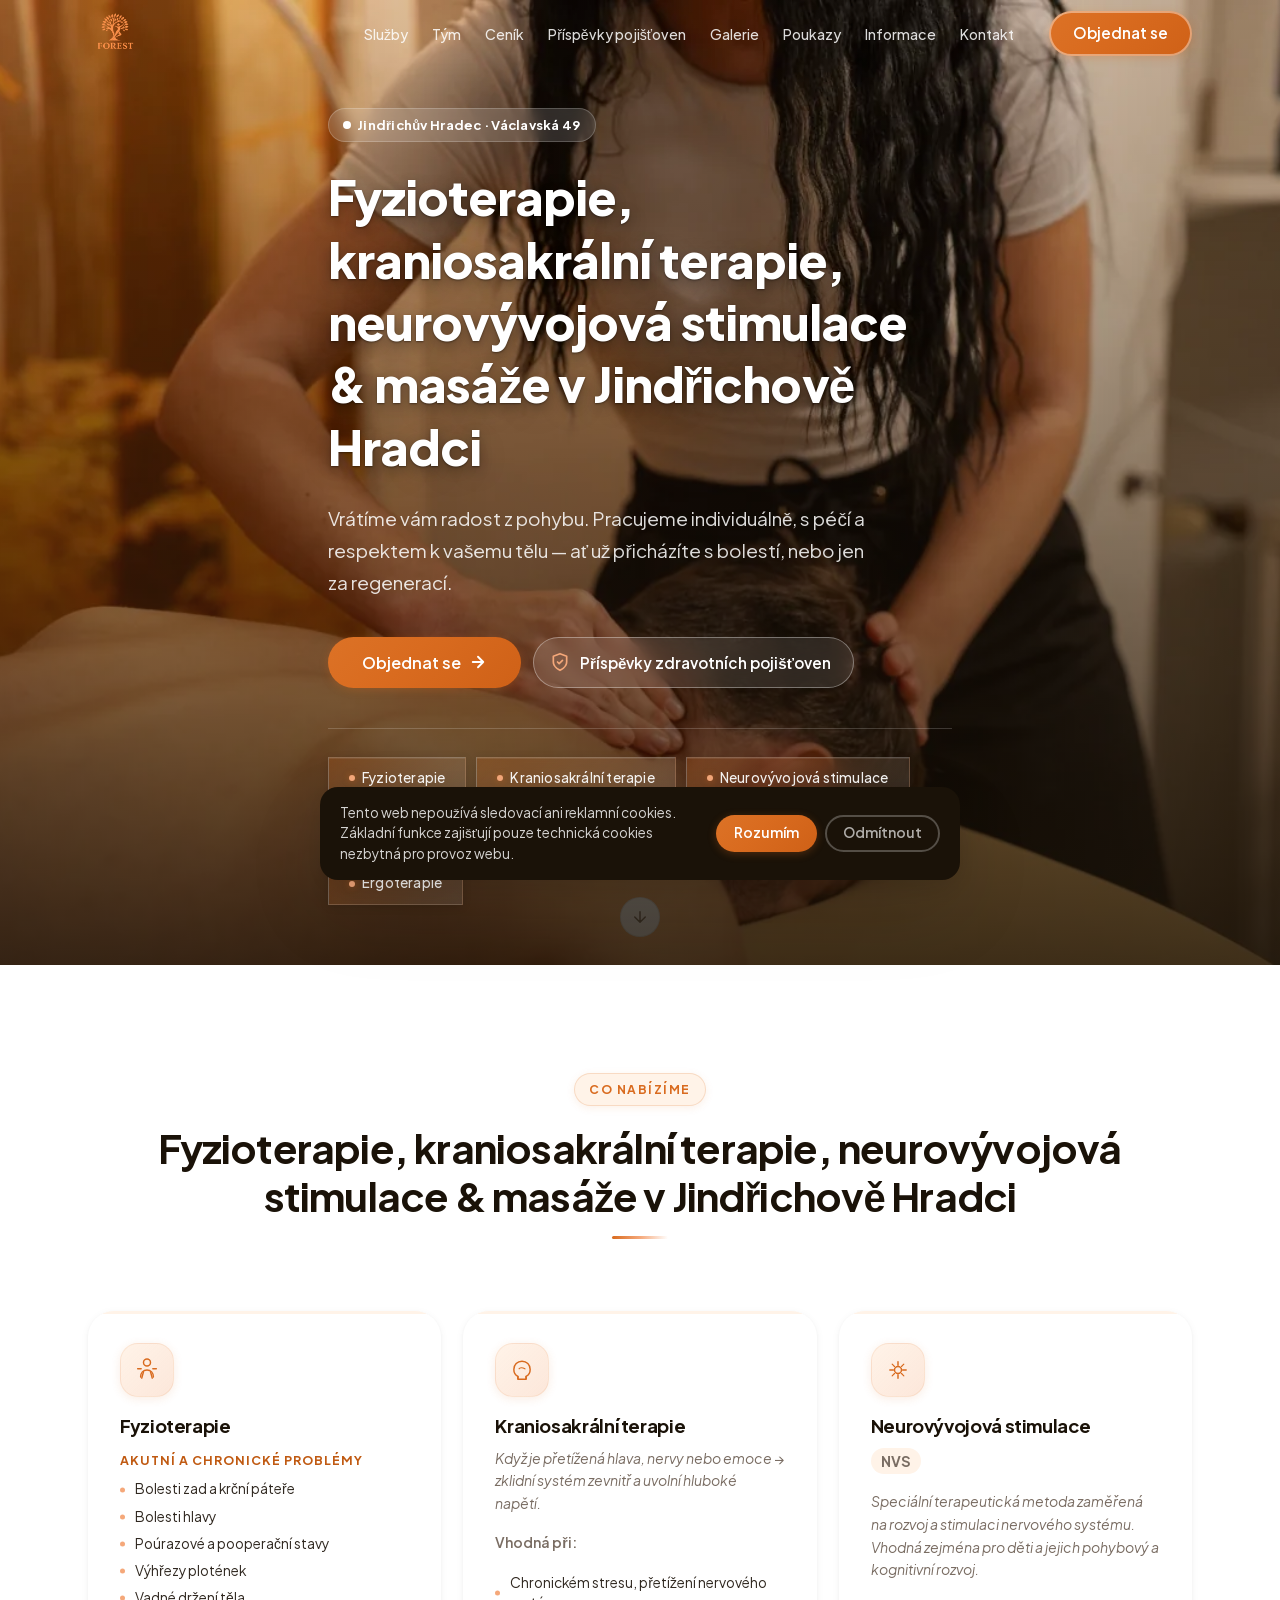
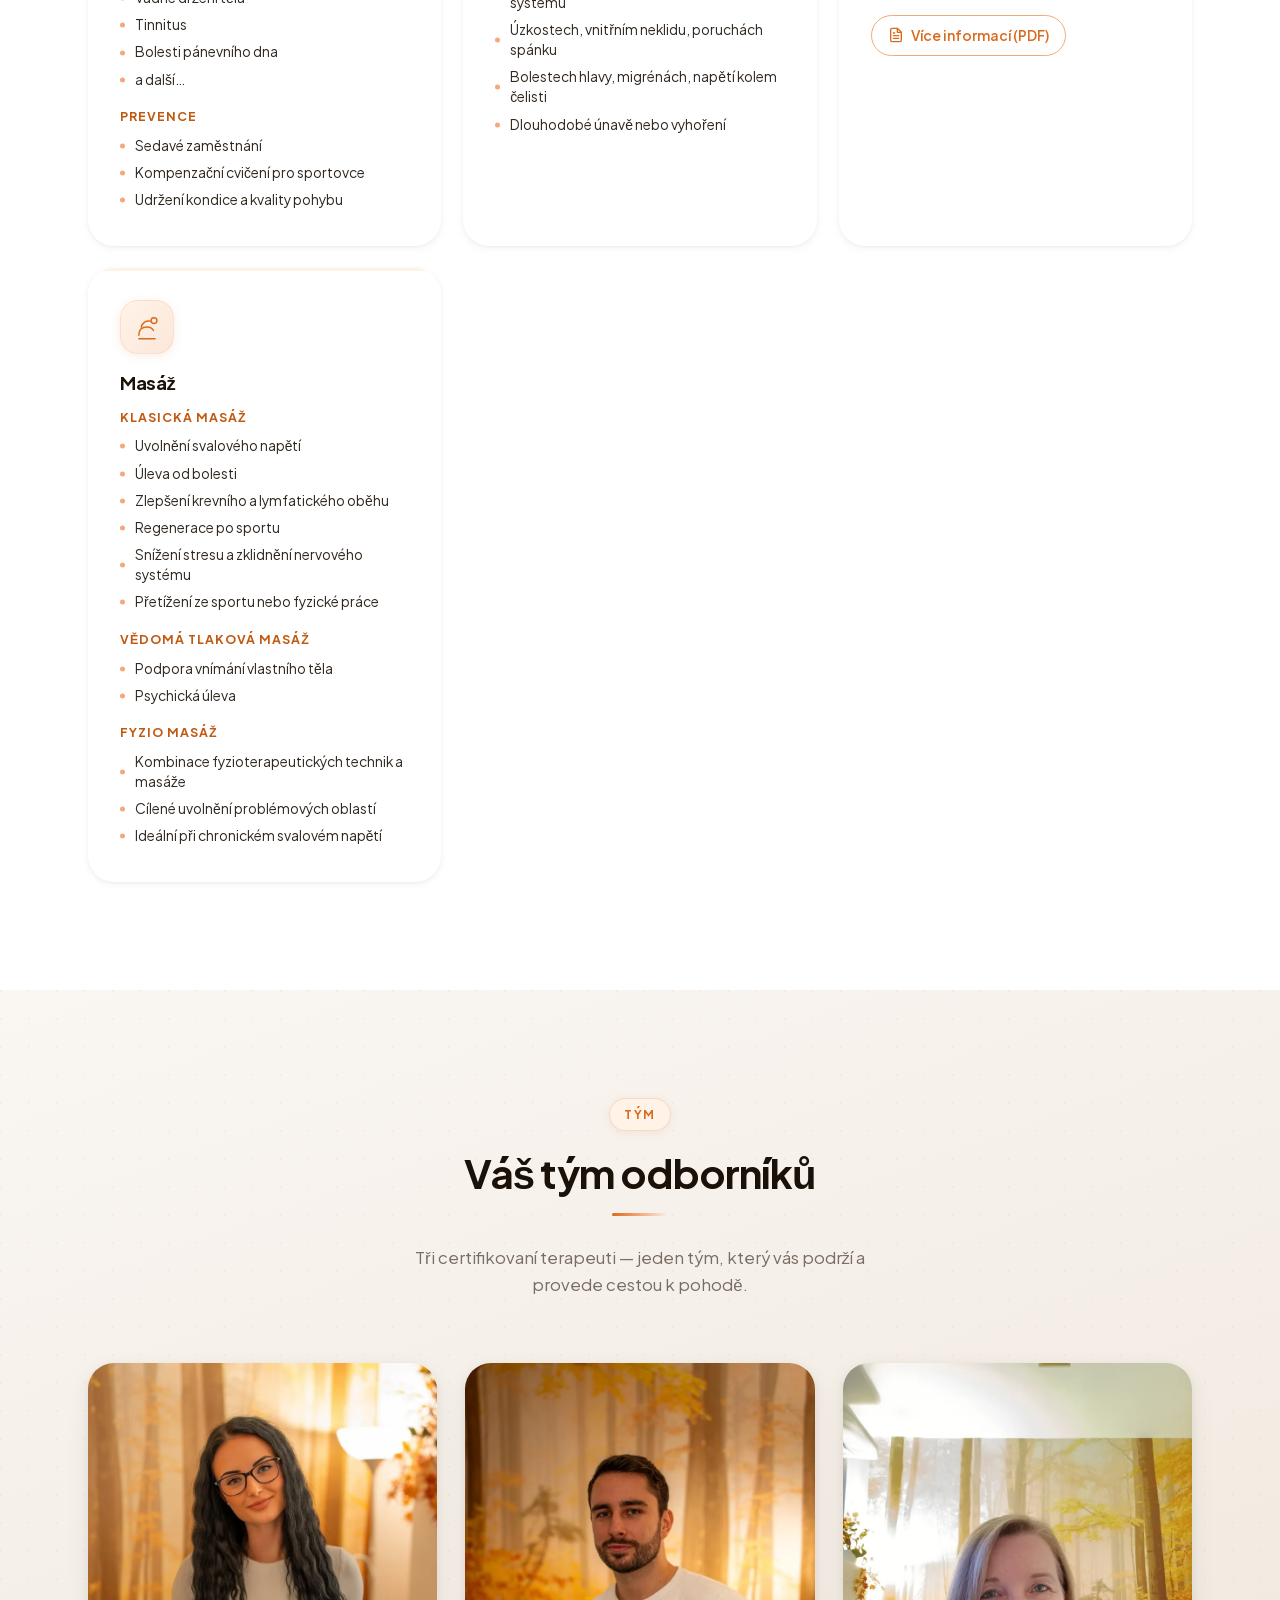
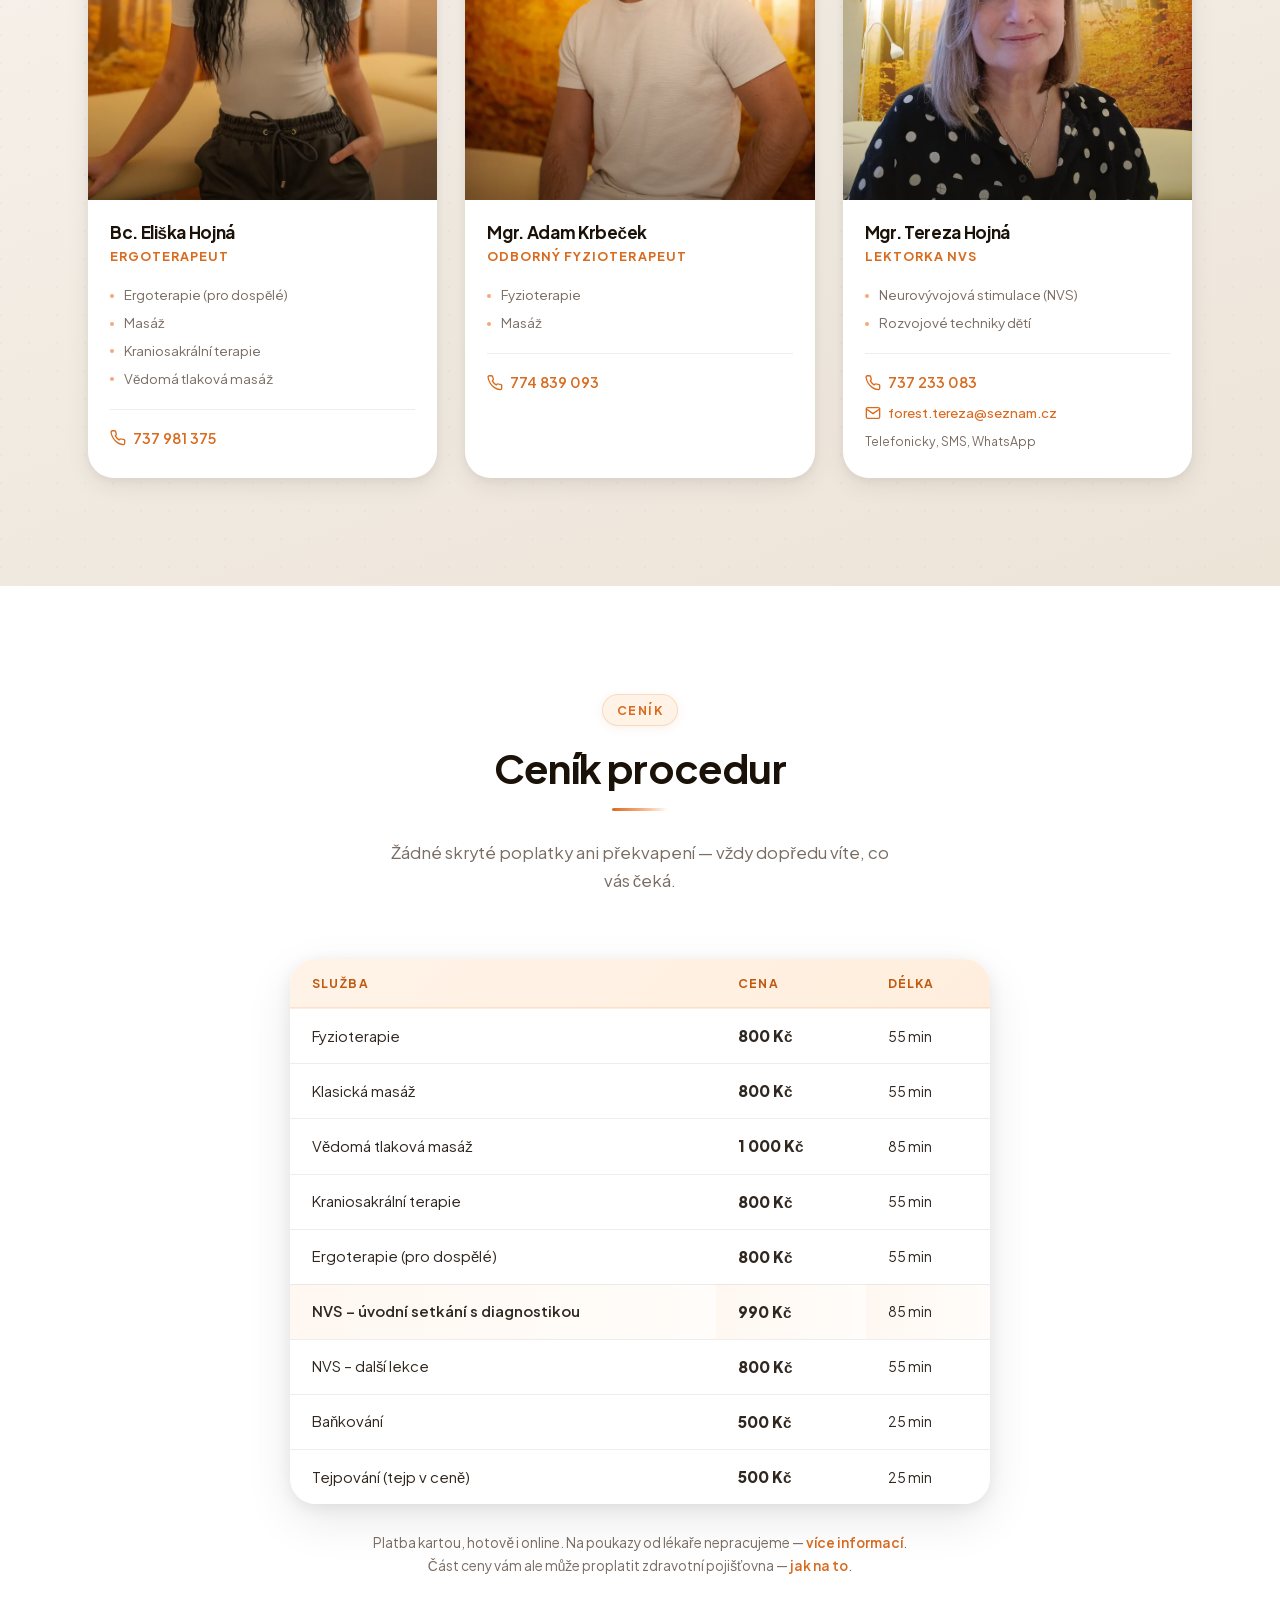
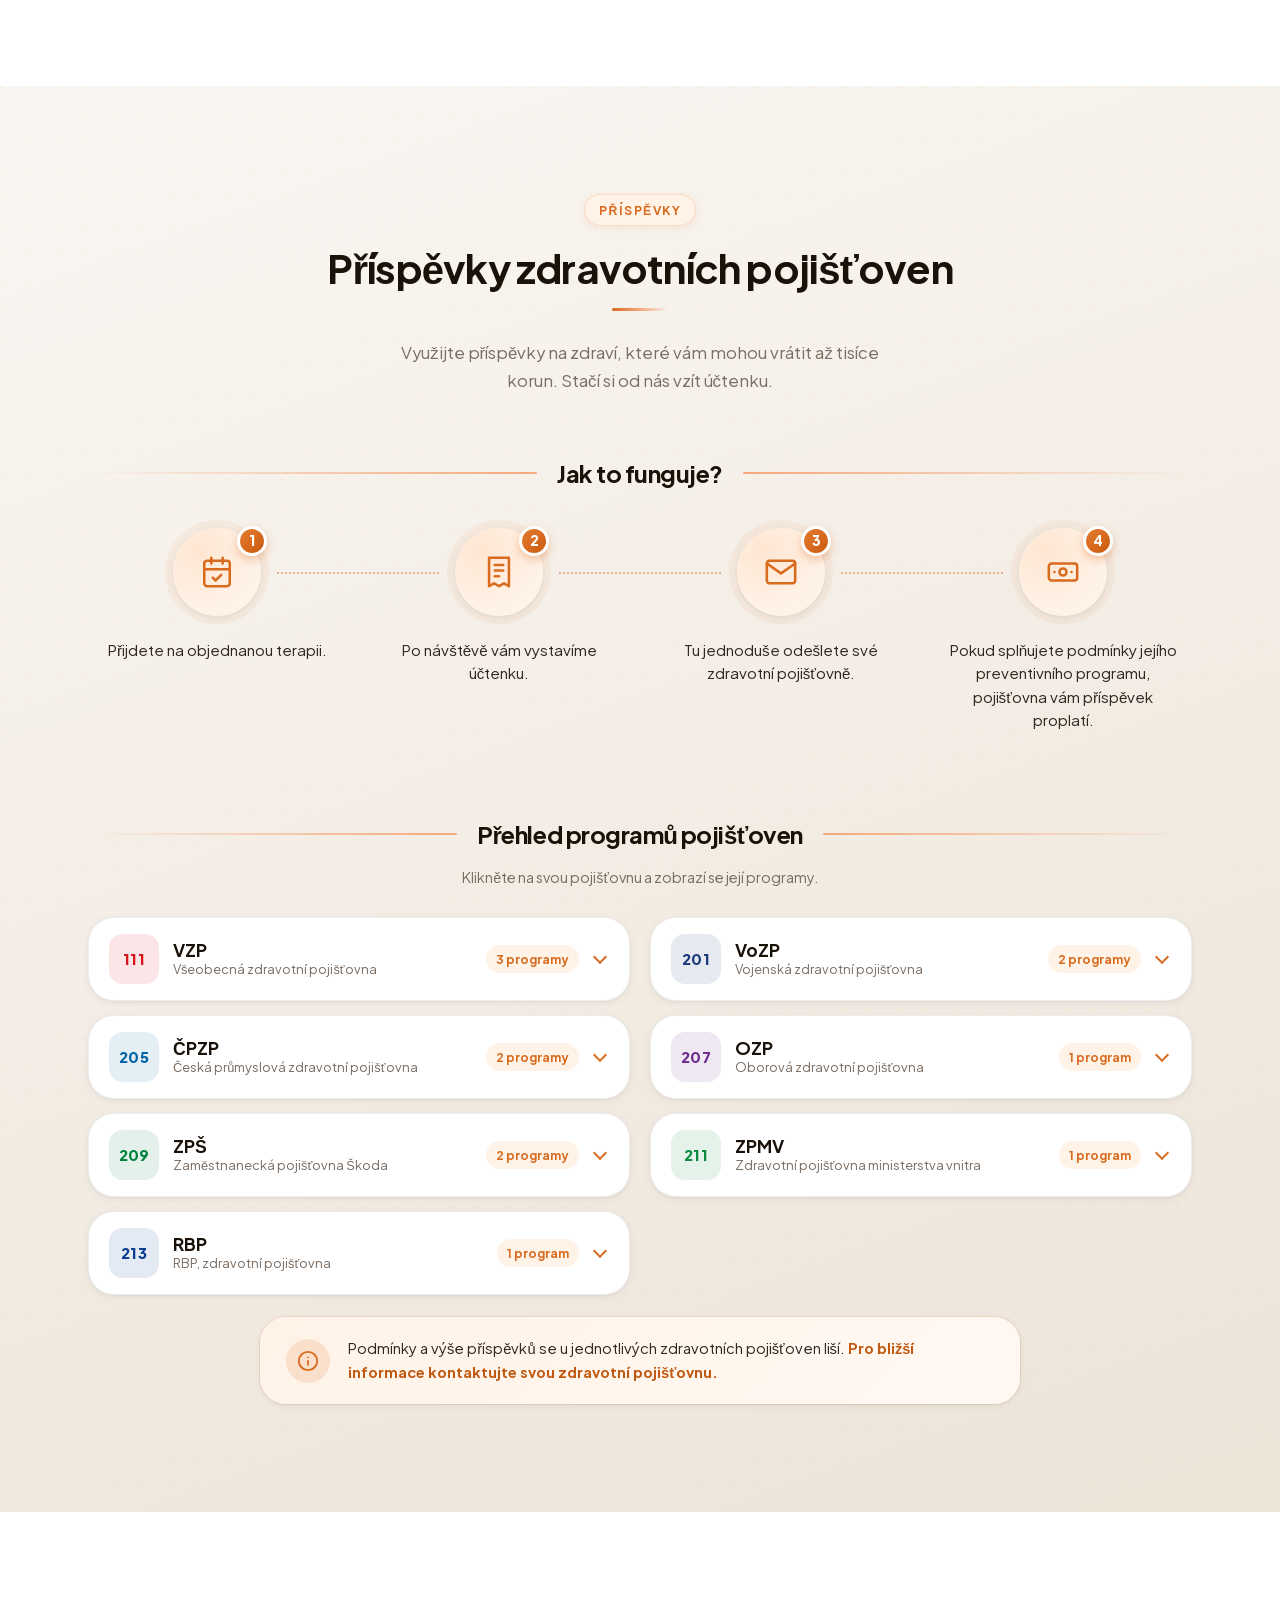
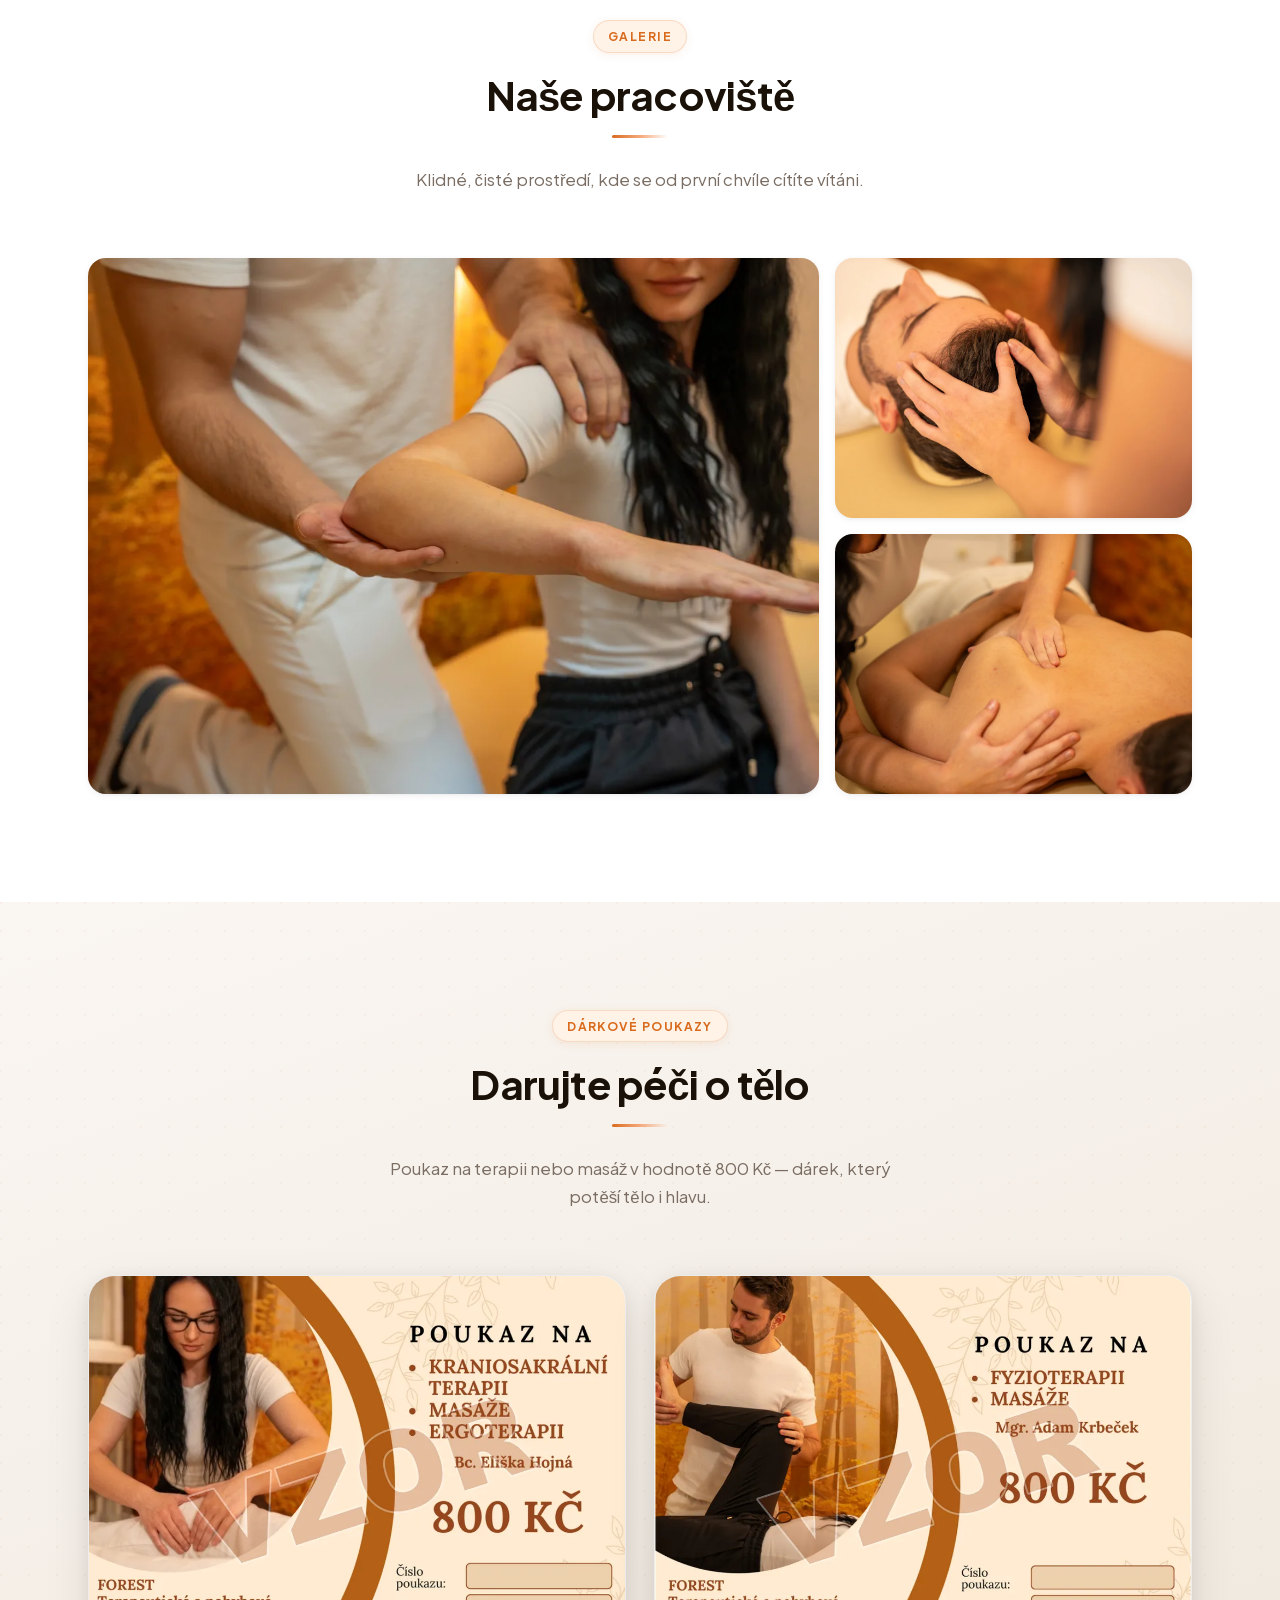
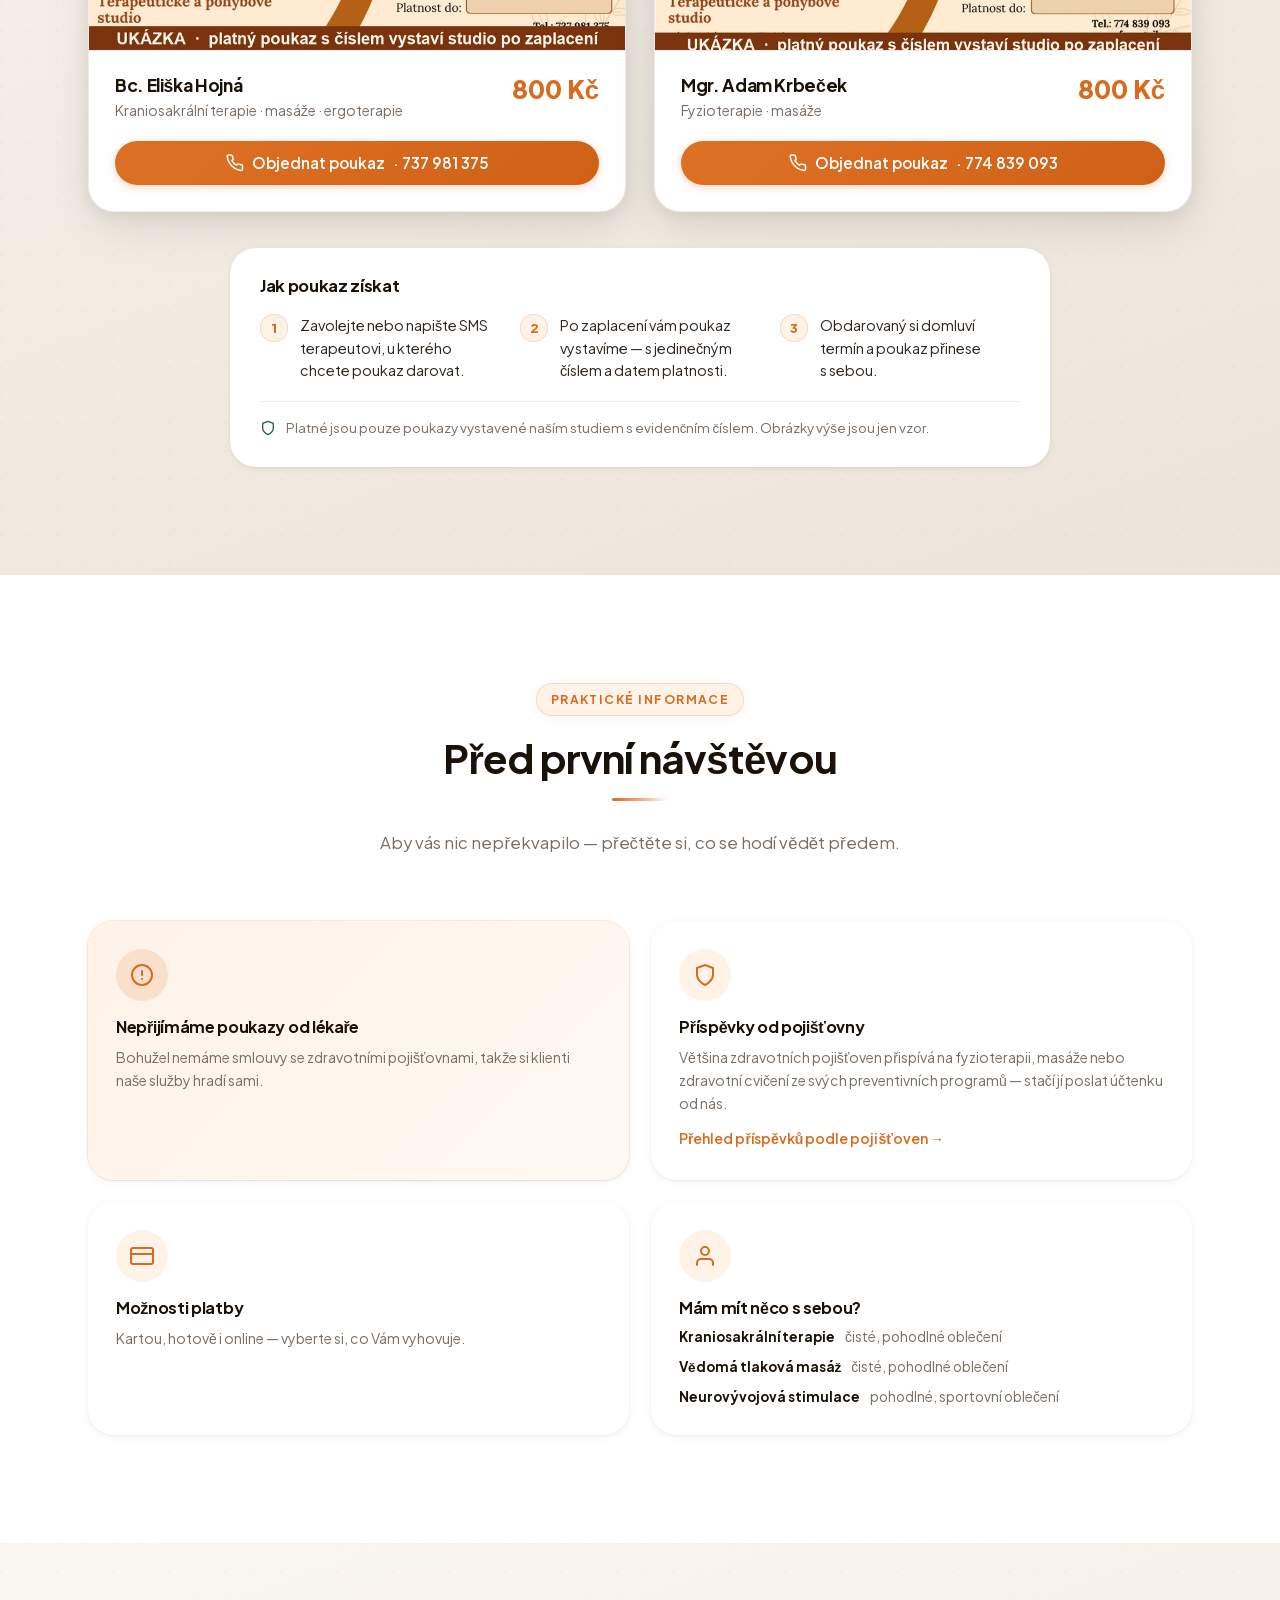
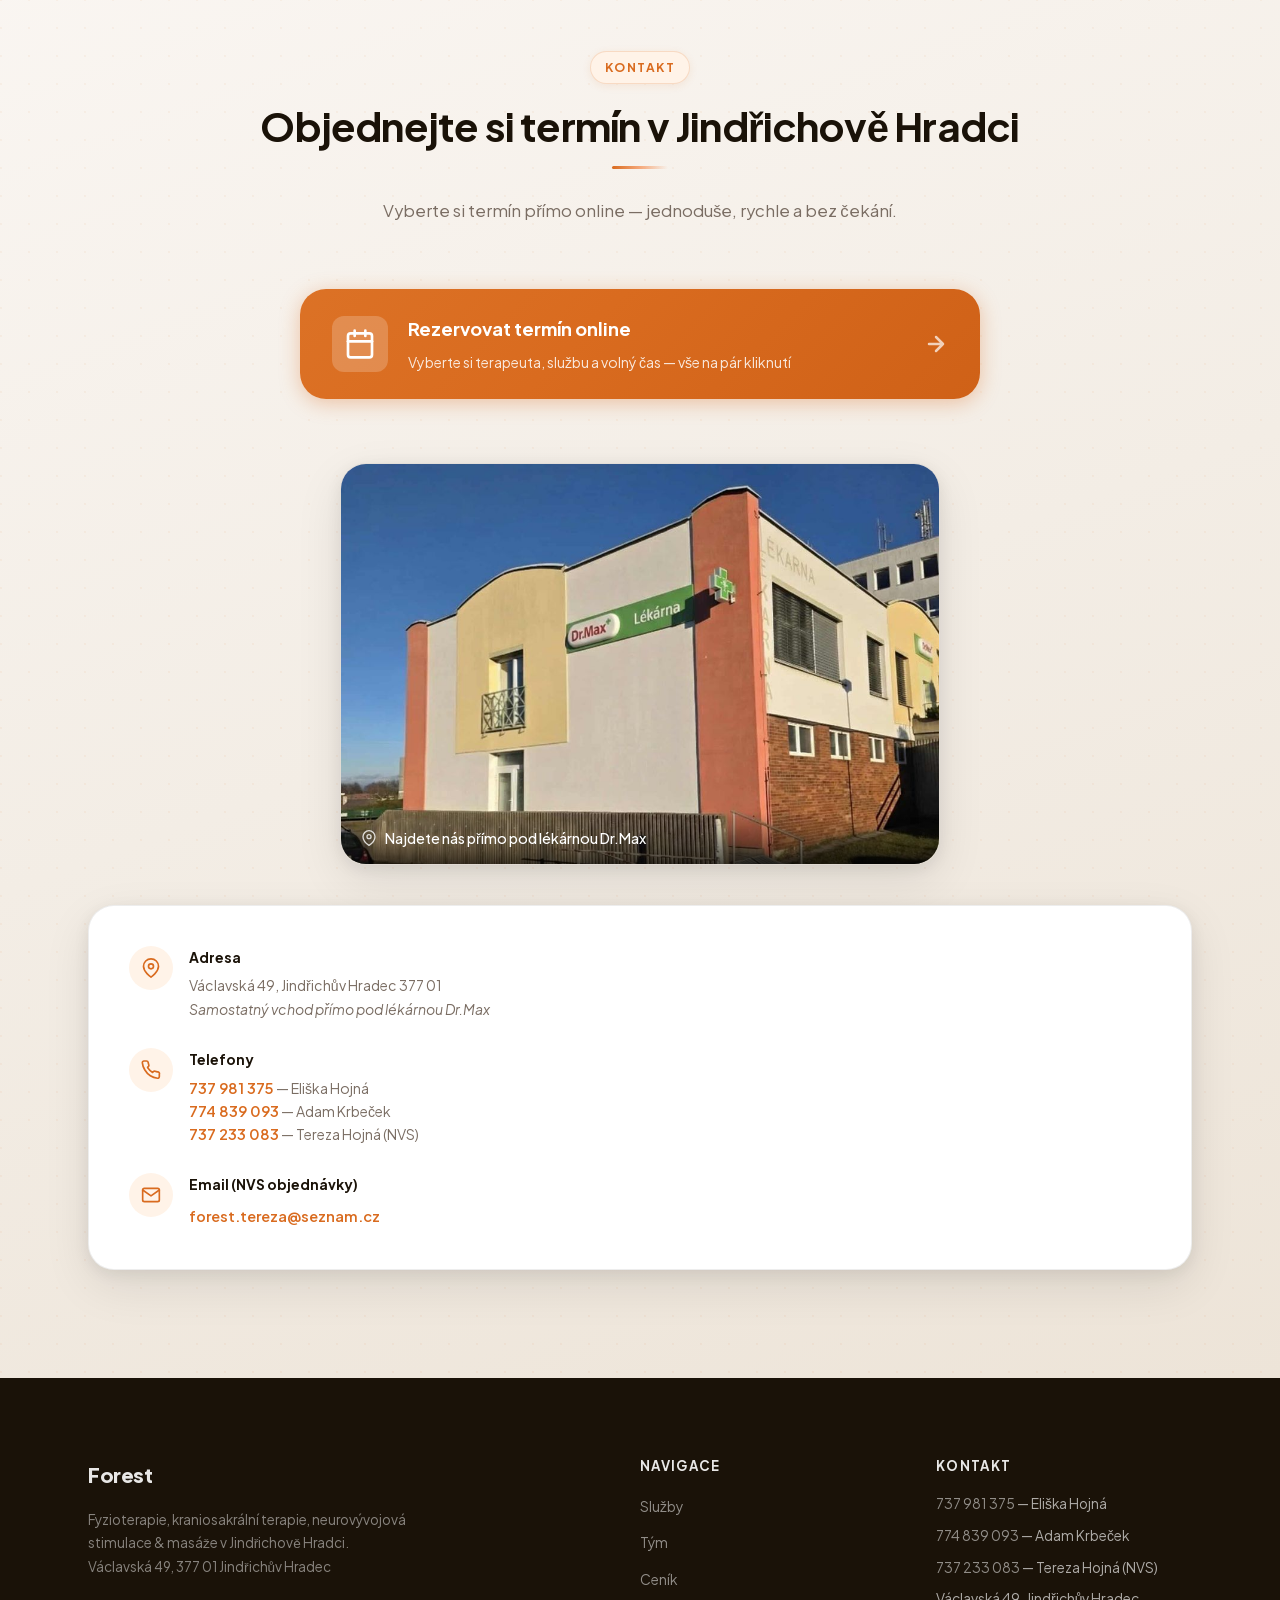
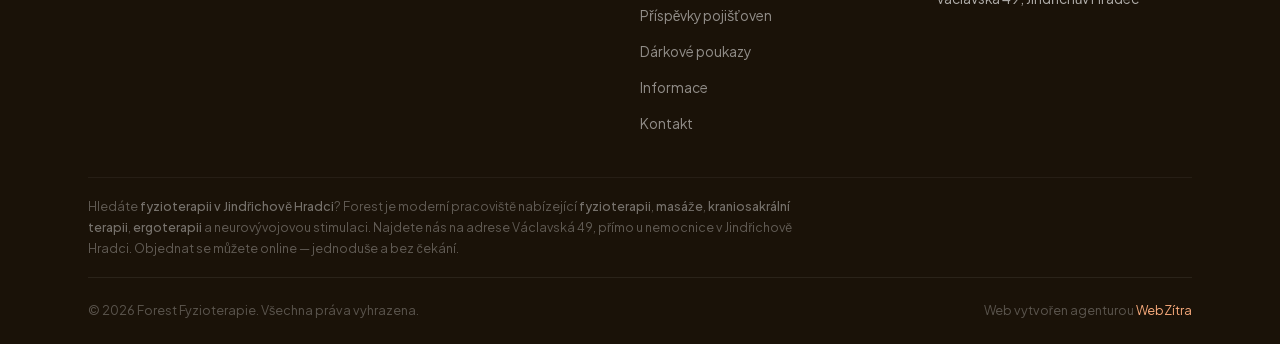
==== commit 58cd86fc: "Příspěvky zdravotních pojišťoven, dárkové poukazy, jména v patičce - Nová sekce „Příspěvky zdravotní" ====
--- a/index.html
+++ b/index.html
@@ -150,24 +150,9 @@
     }
     </script>
 
-    <link rel="stylesheet" href="css/style.css?v=9">
-    <link rel="stylesheet" href="css/redesign.css?v=1">
+    <link rel="stylesheet" href="css/style.css?v=10">
 </head>
 <body>
-
-<!-- Scroll progress bar -->
-<div class="scroll-progress" id="scrollProgress" aria-hidden="true"></div>
-
-<!-- Floating sticky CTA -->
-<a href="#" class="floating-cta" id="floatingCta" data-booking aria-label="Objednat termín">
-    <svg width="18" height="18" viewBox="0 0 24 24" fill="none" stroke="currentColor" stroke-width="2.5" stroke-linecap="round" stroke-linejoin="round" aria-hidden="true">
-        <rect x="3" y="4" width="18" height="18" rx="2" ry="2"/>
-        <line x1="16" y1="2" x2="16" y2="6"/>
-        <line x1="8" y1="2" x2="8" y2="6"/>
-        <line x1="3" y1="10" x2="21" y2="10"/>
-    </svg>
-    Objednat termín
-</a>
 
 <!-- ═══════════════════════════════════════════════════
      COOKIE BANNER
@@ -197,7 +182,9 @@
                 <li><a href="#sluzby"    class="nav-link">Služby</a></li>
                 <li><a href="#tym"       class="nav-link">Tým</a></li>
                 <li><a href="#cenik"     class="nav-link">Ceník</a></li>
+                <li><a href="#prispevky" class="nav-link">Příspěvky pojišťoven</a></li>
                 <li><a href="#galerie"   class="nav-link">Galerie</a></li>
+                <li><a href="#poukazy"   class="nav-link">Poukazy</a></li>
                 <li><a href="#informace" class="nav-link">Informace</a></li>
                 <li><a href="#kontakt"   class="nav-link">Kontakt</a></li>
             </ul>
@@ -233,64 +220,35 @@
     <div class="hero-overlay" aria-hidden="true"></div>
 
     <div class="container hero-content-centered">
-
-        <div class="hero-text-col">
-            <span class="pill pill-light">
-                <svg width="8" height="8" viewBox="0 0 8 8" fill="currentColor" aria-hidden="true"><circle cx="4" cy="4" r="4"/></svg>
-                Jindřichův Hradec · Václavská 49
-            </span>
-            <h1>Vrátíme vám <em>radost&nbsp;z&nbsp;pohybu</em></h1>
-            <p class="hero-perex">
-                Fyzioterapie, kraniosakrální terapie, neurovývojová stimulace
-                a masáže — pracujeme individuálně, s&nbsp;péčí a&nbsp;respektem
-                k&nbsp;vašemu tělu.
-            </p>
-            <div class="hero-cta">
-                <a href="#" class="btn btn-primary btn-lg" data-booking>
-                    Objednat termín
-                    <svg width="18" height="18" viewBox="0 0 24 24" fill="none" stroke="currentColor" stroke-width="2.5" stroke-linecap="round" stroke-linejoin="round" aria-hidden="true"><path d="M5 12h14M12 5l7 7-7 7"/></svg>
-                </a>
-                <a href="#sluzby" class="btn-ghost">
-                    Zjistit víc
-                </a>
-            </div>
-            <div class="hero-services" aria-label="Nabízíme">
-                <span class="hero-service-tag">Fyzioterapie</span>
-                <span class="hero-service-tag">Kraniosakrální terapie</span>
-                <span class="hero-service-tag">Neurovývojová stimulace</span>
-                <span class="hero-service-tag">Klasická masáž</span>
-                <span class="hero-service-tag">Vědomá tlaková masáž</span>
-                <span class="hero-service-tag">Ergoterapie</span>
-            </div>
-
-            <div class="hero-trust">
-                <div class="trust-item"><strong>10+</strong><span>let praxe</span></div>
-                <div class="trust-item"><strong>4.9★</strong><span>Google recenze</span></div>
-                <div class="trust-item"><strong>1500+</strong><span>klientů</span></div>
-            </div>
-        </div>
-
-        <div class="hero-visual">
-            <picture>
-                <source srcset="fotky/FyzioAE-125.webp" type="image/webp">
-                <img class="hero-visual-img" src="fotky/FyzioAE-125.jpg" alt="Forest fyzioterapie ordinace v Jindřichově Hradci" loading="eager" fetchpriority="high">
-            </picture>
-
-            <div class="hero-badge-floating hero-badge-1">
-                <svg width="20" height="20" viewBox="0 0 24 24" fill="none" stroke="currentColor" stroke-width="2.5" stroke-linecap="round" stroke-linejoin="round" aria-hidden="true">
-                    <path d="M20 6L9 17l-5-5"/>
-                </svg>
-                Bezbariérový přístup
-            </div>
-            <div class="hero-badge-floating hero-badge-2">
-                <svg width="20" height="20" viewBox="0 0 24 24" fill="none" stroke="currentColor" stroke-width="2.5" stroke-linecap="round" stroke-linejoin="round" aria-hidden="true">
-                    <circle cx="12" cy="12" r="10"/>
-                    <polyline points="12 6 12 12 16 14"/>
-                </svg>
-                Po–Pá 8:00–21:00
-            </div>
-        </div>
-
+        <span class="pill pill-light">
+            <svg width="8" height="8" viewBox="0 0 8 8" fill="currentColor" aria-hidden="true"><circle cx="4" cy="4" r="4"/></svg>
+            Jindřichův Hradec · Václavská 49
+        </span>
+        <h1><em>Fyzioterapie</em>, <em>kraniosakrální terapie</em>, <em>neurovývojová stimulace</em> &amp;&nbsp;<em>masáže</em> v&nbsp;Jindřichově Hradci</h1>
+        <p class="hero-perex">
+            Vrátíme vám radost z pohybu. Pracujeme individuálně, s péčí
+            a respektem k vašemu tělu — ať už přicházíte s bolestí,
+            nebo jen za&nbsp;regenerací.
+        </p>
+        <div class="hero-cta">
+            <a href="#" class="btn btn-primary btn-lg" data-booking>
+                Objednat se
+                <svg width="18" height="18" viewBox="0 0 24 24" fill="none" stroke="currentColor" stroke-width="2.5" stroke-linecap="round" stroke-linejoin="round" aria-hidden="true"><path d="M5 12h14M12 5l7 7-7 7"/></svg>
+            </a>
+            <a href="#prispevky" class="hero-insurance-link">
+                <svg width="20" height="20" viewBox="0 0 24 24" fill="none" stroke="currentColor" stroke-width="2" stroke-linecap="round" stroke-linejoin="round" aria-hidden="true"><path d="M12 22s8-4 8-10V5l-8-3-8 3v7c0 6 8 10 8 10z"/><path d="m9 12 2 2 4-4"/></svg>
+                Příspěvky zdravotních pojišťoven
+            </a>
+        </div>
+        <div class="hero-services" aria-label="Nabízíme">
+            <span class="hero-service-tag">Fyzioterapie</span>
+            <span class="hero-service-tag">Kraniosakrální terapie</span>
+            <span class="hero-service-tag">Neurovývojová stimulace</span>
+            <span class="hero-service-tag">Klasická masáž</span>
+            <span class="hero-service-tag">Fyzio masáž</span>
+            <span class="hero-service-tag">Vědomá tlaková masáž</span>
+            <span class="hero-service-tag">Ergoterapie</span>
+        </div>
     </div>
 
     <a href="#sluzby" class="hero-scroll" aria-label="Přejít na služby">
@@ -434,42 +392,6 @@
             </article>
 
         </div>
-    </div>
-</section>
-
-<!-- ═══════════════════════════════════════════════════
-     PROCESS TIMELINE — Jak to u nás probíhá
-══════════════════════════════════════════════════════ -->
-<section id="proces" class="process-section">
-    <div class="container">
-        <header class="section-header">
-            <span class="section-tag">Vaše první návštěva</span>
-            <h2>Jak to&nbsp;u&nbsp;nás probíhá</h2>
-            <p>Žádné překvapení — víte, do čeho jdete, a&nbsp;co od&nbsp;první návštěvy očekávat.</p>
-        </header>
-
-        <ol class="process-timeline">
-            <li class="process-step" data-animate>
-                <div class="step-number">01</div>
-                <h3>Online objednání</h3>
-                <p>Vyberete si termín a&nbsp;službu v&nbsp;rezervačním systému — bez&nbsp;čekání na&nbsp;telefonu.</p>
-            </li>
-            <li class="process-step" data-animate>
-                <div class="step-number">02</div>
-                <h3>Vstupní vyšetření</h3>
-                <p>Anamnéza, kineziologický rozbor a&nbsp;vyšetření pohybového aparátu.</p>
-            </li>
-            <li class="process-step" data-animate>
-                <div class="step-number">03</div>
-                <h3>Cílená terapie</h3>
-                <p>Manuální techniky, měkké tkáně a&nbsp;mobilizace — vždy podle vašich potřeb.</p>
-            </li>
-            <li class="process-step" data-animate>
-                <div class="step-number">04</div>
-                <h3>Cvičení domů</h3>
-                <p>Odejdete s&nbsp;konkrétním cvičebním plánem, abyste výsledek udrželi.</p>
-            </li>
-        </ol>
     </div>
 </section>
 
@@ -600,47 +522,7 @@
             <p>Žádné skryté poplatky ani překvapení — vždy dopředu víte, co vás čeká.</p>
         </header>
 
-        <div class="pricing-cards" data-animate>
-            <div class="pricing-card">
-                <h3>Kraniosakrální terapie</h3>
-                <div class="price">800&nbsp;Kč</div>
-                <div class="duration">55 minut</div>
-                <ul>
-                    <li>Jemná manuální technika</li>
-                    <li>Harmonizace nervového systému</li>
-                    <li>Hluboká relaxace</li>
-                </ul>
-                <a href="#" class="btn-ghost" data-booking>Objednat se</a>
-            </div>
-
-            <div class="pricing-card pricing-card-featured">
-                <span class="featured-badge">Nejčastější volba</span>
-                <h3>Fyzioterapie</h3>
-                <div class="price">800&nbsp;Kč</div>
-                <div class="duration">55 minut</div>
-                <ul>
-                    <li>Vstupní vyšetření &amp; anamnéza</li>
-                    <li>Manuální techniky a&nbsp;mobilizace</li>
-                    <li>Cvičební plán domů</li>
-                </ul>
-                <a href="#" class="btn btn-primary" data-booking>Objednat se</a>
-            </div>
-
-            <div class="pricing-card">
-                <h3>Vědomá tlaková masáž</h3>
-                <div class="price">1&nbsp;000&nbsp;Kč</div>
-                <div class="duration">85 minut</div>
-                <ul>
-                    <li>Hluboká práce s&nbsp;fascií</li>
-                    <li>Reset nervového systému</li>
-                    <li>Komplexní uvolnění</li>
-                </ul>
-                <a href="#" class="btn-ghost" data-booking>Objednat se</a>
-            </div>
-        </div>
-
-        <details class="pricing-extra" data-animate>
-            <summary>Kompletní ceník všech služeb</summary>
+        <div class="pricing-wrap" data-animate>
             <table class="pricing-table">
                 <thead>
                     <tr>
@@ -650,23 +532,316 @@
                     </tr>
                 </thead>
                 <tbody>
-                    <tr><td>Fyzioterapie</td><td class="price-cell">800&nbsp;Kč</td><td class="duration-cell">55&nbsp;min</td></tr>
-                    <tr><td>Klasická masáž</td><td class="price-cell">800&nbsp;Kč</td><td class="duration-cell">55&nbsp;min</td></tr>
-                    <tr><td>Vědomá tlaková masáž</td><td class="price-cell">1&nbsp;000&nbsp;Kč</td><td class="duration-cell">85&nbsp;min</td></tr>
-                    <tr><td>Kraniosakrální terapie</td><td class="price-cell">800&nbsp;Kč</td><td class="duration-cell">55&nbsp;min</td></tr>
-                    <tr><td>Ergoterapie (pro dospělé)</td><td class="price-cell">800&nbsp;Kč</td><td class="duration-cell">55&nbsp;min</td></tr>
-                    <tr class="pricing-highlight"><td>NVS – úvodní setkání s&nbsp;diagnostikou</td><td class="price-cell">990&nbsp;Kč</td><td class="duration-cell">85&nbsp;min</td></tr>
-                    <tr><td>NVS – další lekce</td><td class="price-cell">800&nbsp;Kč</td><td class="duration-cell">55&nbsp;min</td></tr>
-                    <tr><td>Baňkování</td><td class="price-cell">500&nbsp;Kč</td><td class="duration-cell">25&nbsp;min</td></tr>
-                    <tr><td>Tejpování (tejp v&nbsp;ceně)</td><td class="price-cell">500&nbsp;Kč</td><td class="duration-cell">25&nbsp;min</td></tr>
+                    <tr>
+                        <td>Fyzioterapie</td>
+                        <td class="price-cell">800 Kč</td>
+                        <td class="duration-cell">55 min</td>
+                    </tr>
+                    <tr>
+                        <td>Klasická masáž</td>
+                        <td class="price-cell">800 Kč</td>
+                        <td class="duration-cell">55 min</td>
+                    </tr>
+                    <tr>
+                        <td>Vědomá tlaková masáž</td>
+                        <td class="price-cell">1 000 Kč</td>
+                        <td class="duration-cell">85 min</td>
+                    </tr>
+                    <tr>
+                        <td>Kraniosakrální terapie</td>
+                        <td class="price-cell">800 Kč</td>
+                        <td class="duration-cell">55 min</td>
+                    </tr>
+                    <tr>
+                        <td>Ergoterapie (pro dospělé)</td>
+                        <td class="price-cell">800 Kč</td>
+                        <td class="duration-cell">55 min</td>
+                    </tr>
+                    <tr class="pricing-highlight">
+                        <td>NVS – úvodní setkání s diagnostikou</td>
+                        <td class="price-cell">990 Kč</td>
+                        <td class="duration-cell">85 min</td>
+                    </tr>
+                    <tr>
+                        <td>NVS – další lekce</td>
+                        <td class="price-cell">800 Kč</td>
+                        <td class="duration-cell">55 min</td>
+                    </tr>
+                    <tr>
+                        <td>Baňkování</td>
+                        <td class="price-cell">500 Kč</td>
+                        <td class="duration-cell">25 min</td>
+                    </tr>
+                    <tr>
+                        <td>Tejpování (tejp v&nbsp;ceně)</td>
+                        <td class="price-cell">500 Kč</td>
+                        <td class="duration-cell">25 min</td>
+                    </tr>
                 </tbody>
             </table>
-        </details>
+        </div>
 
         <p class="pricing-note">
-            Platba kartou, hotově i&nbsp;online.
-            Na&nbsp;poukazy od&nbsp;lékaře nepracujeme — <a href="#informace">více informací</a>.
+            Platba kartou, hotově i online.
+            Na poukazy od lékaře nepracujeme — <a href="#informace">více informací</a>.
+            Část ceny vám ale může proplatit zdravotní pojišťovna — <a href="#prispevky">jak na to</a>.
         </p>
+
+    </div>
+</section>
+
+<!-- ═══════════════════════════════════════════════════
+     PŘÍSPĚVKY ZDRAVOTNÍCH POJIŠŤOVEN
+══════════════════════════════════════════════════════ -->
+<section id="prispevky" class="section section-alt">
+    <div class="container">
+
+        <header class="section-header">
+            <span class="section-tag">Příspěvky</span>
+            <h2>Příspěvky zdravotních pojišťoven</h2>
+            <p>Využijte příspěvky na&nbsp;zdraví, které vám mohou vrátit až tisíce korun. Stačí si od&nbsp;nás vzít účtenku.</p>
+        </header>
+
+        <h3 class="ins-subhead">Jak to funguje?</h3>
+
+        <ol class="ins-steps">
+            <li class="ins-step" data-animate>
+                <div class="ins-step-icon" aria-hidden="true">
+                    <svg width="34" height="34" viewBox="0 0 24 24" fill="none" stroke="currentColor" stroke-width="1.8" stroke-linecap="round" stroke-linejoin="round"><rect x="3" y="4" width="18" height="18" rx="2"/><path d="M16 2v4M8 2v4M3 10h18"/><path d="m9 16 2 2 4-4"/></svg>
+                    <span class="ins-step-num">1</span>
+                </div>
+                <p>Přijdete na objednanou terapii.</p>
+            </li>
+            <li class="ins-step" data-animate>
+                <div class="ins-step-icon" aria-hidden="true">
+                    <svg width="34" height="34" viewBox="0 0 24 24" fill="none" stroke="currentColor" stroke-width="1.8" stroke-linecap="round" stroke-linejoin="round"><path d="M5 2h14v20l-3.5-2-3.5 2-3.5-2L5 22z"/><path d="M9 7h6M9 11h6M9 15h3"/></svg>
+                    <span class="ins-step-num">2</span>
+                </div>
+                <p>Po&nbsp;návštěvě vám vystavíme účtenku.</p>
+            </li>
+            <li class="ins-step" data-animate>
+                <div class="ins-step-icon" aria-hidden="true">
+                    <svg width="34" height="34" viewBox="0 0 24 24" fill="none" stroke="currentColor" stroke-width="1.8" stroke-linecap="round" stroke-linejoin="round"><rect x="2" y="4" width="20" height="16" rx="2"/><path d="m22 6-10 7L2 6"/></svg>
+                    <span class="ins-step-num">3</span>
+                </div>
+                <p>Tu jednoduše odešlete své zdravotní pojišťovně.</p>
+            </li>
+            <li class="ins-step" data-animate>
+                <div class="ins-step-icon" aria-hidden="true">
+                    <svg width="34" height="34" viewBox="0 0 24 24" fill="none" stroke="currentColor" stroke-width="1.8" stroke-linecap="round" stroke-linejoin="round"><rect x="2" y="6" width="20" height="12" rx="2"/><circle cx="12" cy="12" r="2.5"/><path d="M6 12h.01M18 12h.01"/></svg>
+                    <span class="ins-step-num">4</span>
+                </div>
+                <p>Pokud splňujete podmínky jejího preventivního programu, pojišťovna vám příspěvek proplatí.</p>
+            </li>
+        </ol>
+
+        <h3 class="ins-subhead">Přehled programů pojišťoven</h3>
+        <p class="ins-hint">Klikněte na&nbsp;svou pojišťovnu a&nbsp;zobrazí se její programy.</p>
+
+        <div class="ins-grid" data-animate>
+
+            <details class="ins-card">
+                <summary class="ins-card-head">
+                    <span class="ins-code" style="--ins: #D7141A">111</span>
+                    <span class="ins-card-title">
+                        <span class="ins-name">VZP</span>
+                        <span class="ins-fullname">Všeobecná zdravotní pojišťovna</span>
+                    </span>
+                    <span class="ins-count">3 programy</span>
+                    <span class="ins-chevron" aria-hidden="true"></span>
+                </summary>
+                <ul class="ins-programs">
+                    <li class="ins-program">
+                        <div class="ins-program-head">
+                            <h4>Odměna za screening <span class="ins-program-for">dospělí 18+</span></h4>
+                            <span class="ins-amount">až 1&nbsp;000&nbsp;Kč</span>
+                        </div>
+                        <p class="ins-covers"><span>Lze využít na:</span> masáže, fyzioterapie, léčebné procedury</p>
+                        <p class="ins-cond">Podmíněno absolvováním onkoscreeningu v&nbsp;posledních 2&nbsp;letech. Onkoscreening zahrnuje např.: mamografický screening, screening rakoviny prostaty (PSA test), screening kolorektálního karcinomu (test na okultní krvácení / kolonoskopie), cytologické vyšetření děložního čípku a&nbsp;další.</p>
+                    </li>
+                    <li class="ins-program">
+                        <div class="ins-program-head">
+                            <h4>Pravidelný pohyb <span class="ins-program-for">dospělí 18–65</span></h4>
+                            <span class="ins-amount">až 500&nbsp;Kč</span>
+                        </div>
+                        <p class="ins-covers"><span>Lze využít na:</span> cvičení a&nbsp;pohybové aktivity pod vedením fyzioterapeuta</p>
+                        <p class="ins-cond">Žádost pouze na aktivní pohybovou terapii (fyzioterapii).</p>
+                    </li>
+                    <li class="ins-program">
+                        <div class="ins-program-head">
+                            <h4>Těhotné a&nbsp;maminky <span class="ins-program-for">do 6&nbsp;měs. po&nbsp;porodu</span></h4>
+                            <span class="ins-amount">až 5&nbsp;000&nbsp;Kč</span>
+                        </div>
+                        <p class="ins-covers"><span>Lze využít na:</span> těhotenské masáže, těhotenské cvičení</p>
+                        <p class="ins-cond">Částku lze rozdělit do max. 2&nbsp;žádostí za rok. Nutné doložit těhotenský průkaz / rodný list.</p>
+                    </li>
+                </ul>
+            </details>
+
+            <details class="ins-card">
+                <summary class="ins-card-head">
+                    <span class="ins-code" style="--ins: #1B3A7A">201</span>
+                    <span class="ins-card-title">
+                        <span class="ins-name">VoZP</span>
+                        <span class="ins-fullname">Vojenská zdravotní pojišťovna</span>
+                    </span>
+                    <span class="ins-count">2 programy</span>
+                    <span class="ins-chevron" aria-hidden="true"></span>
+                </summary>
+                <ul class="ins-programs">
+                    <li class="ins-program">
+                        <div class="ins-program-head">
+                            <h4>Pohybové aktivity <span class="ins-program-for">dospělí a&nbsp;děti</span></h4>
+                            <span class="ins-amount">500&nbsp;Kč / 1&nbsp;000&nbsp;Kč</span>
+                        </div>
+                        <p class="ins-covers"><span>Lze využít na:</span> zdravotní cvičení, rehabilitační kondiční cvičení</p>
+                        <p class="ins-cond">Lze využít na cvičení s&nbsp;fyzioterapeutem, ale nikoliv na pasivní masáže či wellness.</p>
+                    </li>
+                    <li class="ins-program">
+                        <div class="ins-program-head">
+                            <h4>Dárci krve a&nbsp;kostní dřeně</h4>
+                            <span class="ins-amount">500–6&nbsp;000&nbsp;Kč</span>
+                        </div>
+                        <p class="ins-covers"><span>Lze využít na:</span> masáže, fyzioterapie, regenerace</p>
+                        <p class="ins-cond">Výše příspěvku závisí na získaném ocenění nebo počtu bezplatných odběrů.</p>
+                    </li>
+                </ul>
+            </details>
+
+            <details class="ins-card">
+                <summary class="ins-card-head">
+                    <span class="ins-code" style="--ins: #0063A6">205</span>
+                    <span class="ins-card-title">
+                        <span class="ins-name">ČPZP</span>
+                        <span class="ins-fullname">Česká průmyslová zdravotní pojišťovna</span>
+                    </span>
+                    <span class="ins-count">2 programy</span>
+                    <span class="ins-chevron" aria-hidden="true"></span>
+                </summary>
+                <ul class="ins-programs">
+                    <li class="ins-program">
+                        <div class="ins-program-head">
+                            <h4>Motivační program pro diabetiky</h4>
+                            <span class="ins-amount">až 2&nbsp;000&nbsp;Kč</span>
+                        </div>
+                        <p class="ins-covers"><span>Lze využít na:</span> masáže, regenerační aktivity, cvičení</p>
+                        <p class="ins-cond">Nutné doložení aktuálního HbA1c.</p>
+                    </li>
+                    <li class="ins-program">
+                        <div class="ins-program-head">
+                            <h4>Těhotenství+ a&nbsp;Manažerka mateřství</h4>
+                            <span class="ins-amount">až 3&nbsp;000&nbsp;Kč</span>
+                        </div>
+                        <p class="ins-covers"><span>Lze využít na:</span> masáže těhotných, cvičení</p>
+                        <p class="ins-cond">Sloučený limit z&nbsp;více programů. Nutno doložit těhotenský průkaz.</p>
+                    </li>
+                </ul>
+            </details>
+
+            <details class="ins-card">
+                <summary class="ins-card-head">
+                    <span class="ins-code" style="--ins: #6E2C8C">207</span>
+                    <span class="ins-card-title">
+                        <span class="ins-name">OZP</span>
+                        <span class="ins-fullname">Oborová zdravotní pojišťovna</span>
+                    </span>
+                    <span class="ins-count">1 program</span>
+                    <span class="ins-chevron" aria-hidden="true"></span>
+                </summary>
+                <ul class="ins-programs">
+                    <li class="ins-program">
+                        <div class="ins-program-head">
+                            <h4>Program „Pro volný čas a&nbsp;regeneraci“</h4>
+                            <span class="ins-amount">až 10&nbsp;000&nbsp;Kč</span>
+                        </div>
+                        <p class="ins-covers"><span>Lze využít na:</span> masáže, fyzioterapie</p>
+                        <p class="ins-cond">Čerpá se směnárnou kreditů nasbíraných v&nbsp;aplikaci Vitakarta. Široká akceptace moderních terapií.</p>
+                    </li>
+                </ul>
+            </details>
+
+            <details class="ins-card">
+                <summary class="ins-card-head">
+                    <span class="ins-code" style="--ins: #00843D">209</span>
+                    <span class="ins-card-title">
+                        <span class="ins-name">ZPŠ</span>
+                        <span class="ins-fullname">Zaměstnanecká pojišťovna Škoda</span>
+                    </span>
+                    <span class="ins-count">2 programy</span>
+                    <span class="ins-chevron" aria-hidden="true"></span>
+                </summary>
+                <ul class="ins-programs">
+                    <li class="ins-program">
+                        <div class="ins-program-head">
+                            <h4>Program SPORT <span class="ins-program-for">19–64 let</span></h4>
+                            <span class="ins-amount">500–700&nbsp;Kč</span>
+                        </div>
+                        <p class="ins-covers"><span>Lze využít na:</span> kondiční cvičení, aktivní pohybový trénink</p>
+                        <p class="ins-cond">Žádost pouze na aktivní pohybovou terapii (fyzioterapii).</p>
+                    </li>
+                    <li class="ins-program">
+                        <div class="ins-program-head">
+                            <h4>Dárci krve <span class="ins-program-for">min. 1&nbsp;odběr za 12&nbsp;měs.</span></h4>
+                            <span class="ins-amount">1&nbsp;000–4&nbsp;000&nbsp;Kč</span>
+                        </div>
+                        <p class="ins-covers"><span>Lze využít na:</span> masáže, zdravotní cvičení</p>
+                        <p class="ins-cond">Držitelé vyšších ocenění mají nárok až na 4&nbsp;000&nbsp;Kč.</p>
+                    </li>
+                </ul>
+            </details>
+
+            <details class="ins-card">
+                <summary class="ins-card-head">
+                    <span class="ins-code" style="--ins: #0B8A3E">211</span>
+                    <span class="ins-card-title">
+                        <span class="ins-name">ZPMV</span>
+                        <span class="ins-fullname">Zdravotní pojišťovna ministerstva vnitra</span>
+                    </span>
+                    <span class="ins-count">1 program</span>
+                    <span class="ins-chevron" aria-hidden="true"></span>
+                </summary>
+                <ul class="ins-programs">
+                    <li class="ins-program">
+                        <div class="ins-program-head">
+                            <h4>Odměna za screening a&nbsp;Bezpečnostní sbory</h4>
+                            <span class="ins-amount">500&nbsp;Kč / 1&nbsp;000&nbsp;Kč</span>
+                        </div>
+                        <p class="ins-covers"><span>Lze využít na:</span> ambulantní rehabilitace, fyzioterapie, léčebná masáž</p>
+                        <p class="ins-cond">Podmíněno absolvováním onkoscreeningu v&nbsp;posledních 2&nbsp;letech (např. mamografický screening, screening rakoviny prostaty, screening kolorektálního karcinomu, cytologie děložního čípku a&nbsp;další). Žádost dle pravidel konkrétního programu.</p>
+                    </li>
+                </ul>
+            </details>
+
+            <details class="ins-card">
+                <summary class="ins-card-head">
+                    <span class="ins-code" style="--ins: #0A3D8F">213</span>
+                    <span class="ins-card-title">
+                        <span class="ins-name">RBP</span>
+                        <span class="ins-fullname">RBP, zdravotní pojišťovna</span>
+                    </span>
+                    <span class="ins-count">1 program</span>
+                    <span class="ins-chevron" aria-hidden="true"></span>
+                </summary>
+                <ul class="ins-programs">
+                    <li class="ins-program">
+                        <div class="ins-program-head">
+                            <h4>Program Bonus 90+ <span class="ins-program-for">všichni pojištěnci</span></h4>
+                            <span class="ins-amount">až 1&nbsp;500&nbsp;Kč</span>
+                        </div>
+                        <p class="ins-covers"><span>Lze využít na:</span> masáže, regenerační aktivity</p>
+                        <p class="ins-cond">Pojišťovna hradí vždy max. 50&nbsp;% z&nbsp;ceny účtenky. Nelze využít na služby kosmetické povahy.</p>
+                    </li>
+                </ul>
+            </details>
+
+        </div>
+
+        <div class="ins-note" data-animate>
+            <span class="ins-note-icon" aria-hidden="true">
+                <svg width="22" height="22" viewBox="0 0 24 24" fill="none" stroke="currentColor" stroke-width="2" stroke-linecap="round" stroke-linejoin="round"><circle cx="12" cy="12" r="10"/><path d="M12 16v-4M12 8h.01"/></svg>
+            </span>
+            <p>Podmínky a&nbsp;výše příspěvků se u&nbsp;jednotlivých zdravotních pojišťoven liší. <strong>Pro bližší informace kontaktujte svou zdravotní pojišťovnu.</strong></p>
+        </div>
 
     </div>
 </section>
@@ -674,7 +849,7 @@
 <!-- ═══════════════════════════════════════════════════
      GALERIE
 ══════════════════════════════════════════════════════ -->
-<section id="galerie" class="section section-alt">
+<section id="galerie" class="section">
     <div class="container">
 
         <header class="section-header">
@@ -729,6 +904,93 @@
     </div>
 </section>
 
+<!-- ═══════════════════════════════════════════════════
+     DÁRKOVÉ POUKAZY
+     Na webu jen náhled s vodoznakem VZOR — platný poukaz
+     s evidenčním číslem vystavuje studio až po zaplacení.
+══════════════════════════════════════════════════════ -->
+<section id="poukazy" class="section section-alt">
+    <div class="container">
+
+        <header class="section-header">
+            <span class="section-tag">Dárkové poukazy</span>
+            <h2>Darujte péči o&nbsp;tělo</h2>
+            <p>Poukaz na terapii nebo masáž v&nbsp;hodnotě 800&nbsp;Kč — dárek, který potěší tělo i&nbsp;hlavu.</p>
+        </header>
+
+        <div class="voucher-grid">
+
+            <article class="voucher-card" data-animate>
+                <picture>
+                    <source srcset="fotky/poukaz-eliska-vzor.webp" type="image/webp">
+                    <img
+                        src="fotky/poukaz-eliska-vzor.jpg"
+                        alt="Vzor dárkového poukazu na kraniosakrální terapii, masáže a ergoterapii u Bc. Elišky Hojné"
+                        class="voucher-img"
+                        loading="lazy"
+                        width="1000"
+                        height="686"
+                    >
+                </picture>
+                <div class="voucher-body">
+                    <div class="voucher-head">
+                        <div>
+                            <h3>Bc. Eliška Hojná</h3>
+                            <p class="voucher-services">Kraniosakrální terapie · masáže · ergoterapie</p>
+                        </div>
+                        <span class="voucher-price">800&nbsp;Kč</span>
+                    </div>
+                    <a href="tel:+420737981375" class="btn btn-primary btn-full">
+                        <svg width="18" height="18" viewBox="0 0 24 24" fill="none" stroke="currentColor" stroke-width="2" stroke-linecap="round" stroke-linejoin="round" aria-hidden="true"><path d="M22 16.92v3a2 2 0 0 1-2.18 2 19.79 19.79 0 0 1-8.63-3.07A19.5 19.5 0 0 1 4.69 12 19.79 19.79 0 0 1 1.61 3.37 2 2 0 0 1 3.6 1.18h3a2 2 0 0 1 2 1.72c.127.96.361 1.903.7 2.81a2 2 0 0 1-.45 2.11L7.91 8.9a16 16 0 0 0 6 6l.95-.95a2 2 0 0 1 2.11-.45 12.84 12.84 0 0 0 2.81.7A2 2 0 0 1 22 16.92z"/></svg>
+                        Objednat poukaz<span class="voucher-btn-phone"> · 737&nbsp;981&nbsp;375</span>
+                    </a>
+                </div>
+            </article>
+
+            <article class="voucher-card" data-animate>
+                <picture>
+                    <source srcset="fotky/poukaz-adam-vzor.webp" type="image/webp">
+                    <img
+                        src="fotky/poukaz-adam-vzor.jpg"
+                        alt="Vzor dárkového poukazu na fyzioterapii a masáže u Mgr. Adama Krbečka"
+                        class="voucher-img"
+                        loading="lazy"
+                        width="1000"
+                        height="709"
+                    >
+                </picture>
+                <div class="voucher-body">
+                    <div class="voucher-head">
+                        <div>
+                            <h3>Mgr. Adam Krbeček</h3>
+                            <p class="voucher-services">Fyzioterapie · masáže</p>
+                        </div>
+                        <span class="voucher-price">800&nbsp;Kč</span>
+                    </div>
+                    <a href="tel:+420774839093" class="btn btn-primary btn-full">
+                        <svg width="18" height="18" viewBox="0 0 24 24" fill="none" stroke="currentColor" stroke-width="2" stroke-linecap="round" stroke-linejoin="round" aria-hidden="true"><path d="M22 16.92v3a2 2 0 0 1-2.18 2 19.79 19.79 0 0 1-8.63-3.07A19.5 19.5 0 0 1 4.69 12 19.79 19.79 0 0 1 1.61 3.37 2 2 0 0 1 3.6 1.18h3a2 2 0 0 1 2 1.72c.127.96.361 1.903.7 2.81a2 2 0 0 1-.45 2.11L7.91 8.9a16 16 0 0 0 6 6l.95-.95a2 2 0 0 1 2.11-.45 12.84 12.84 0 0 0 2.81.7A2 2 0 0 1 22 16.92z"/></svg>
+                        Objednat poukaz<span class="voucher-btn-phone"> · 774&nbsp;839&nbsp;093</span>
+                    </a>
+                </div>
+            </article>
+
+        </div>
+
+        <div class="voucher-how" data-animate>
+            <h3>Jak poukaz získat</h3>
+            <ol class="voucher-steps">
+                <li><span>1</span>Zavolejte nebo napište SMS terapeutovi, u&nbsp;kterého chcete poukaz darovat.</li>
+                <li><span>2</span>Po&nbsp;zaplacení vám poukaz vystavíme — s&nbsp;jedinečným číslem a&nbsp;datem platnosti.</li>
+                <li><span>3</span>Obdarovaný si domluví termín a&nbsp;poukaz přinese s&nbsp;sebou.</li>
+            </ol>
+            <p class="voucher-note">
+                <svg width="16" height="16" viewBox="0 0 24 24" fill="none" stroke="currentColor" stroke-width="2" stroke-linecap="round" stroke-linejoin="round" aria-hidden="true"><path d="M12 22s8-4 8-10V5l-8-3-8 3v7c0 6 8 10 8 10z"/></svg>
+                Platné jsou pouze poukazy vystavené naším studiem s&nbsp;evidenčním číslem. Obrázky výše jsou jen vzor.
+            </p>
+        </div>
+
+    </div>
+</section>
 
 <!-- ═══════════════════════════════════════════════════
      DŮLEŽITÉ INFORMACE
@@ -761,10 +1023,11 @@
                 </div>
                 <h3>Příspěvky od pojišťovny</h3>
                 <p>
-                    Doporučujeme se informovat u Vaší zdravotní pojišťovny,
-                    zda nepřispívá na fyzioterapii, masáže nebo zdravotní cvičení
-                    (obdobně jako u dentální hygieny).
+                    Většina zdravotních pojišťoven přispívá na fyzioterapii,
+                    masáže nebo zdravotní cvičení ze svých preventivních programů —
+                    stačí jí poslat účtenku od nás.
                 </p>
+                <a href="#prispevky" class="info-link">Přehled příspěvků podle pojišťoven →</a>
             </div>
 
             <div class="info-card" data-animate>
@@ -912,6 +1175,8 @@
                     <li><a href="#sluzby">Služby</a></li>
                     <li><a href="#tym">Tým</a></li>
                     <li><a href="#cenik">Ceník</a></li>
+                    <li><a href="#prispevky">Příspěvky pojišťoven</a></li>
+                    <li><a href="#poukazy">Dárkové poukazy</a></li>
                     <li><a href="#informace">Informace</a></li>
                     <li><a href="#kontakt">Kontakt</a></li>
                 </ul>
@@ -919,9 +1184,9 @@
 
             <address class="footer-contact">
                 <h3>Kontakt</h3>
-                <p><a href="tel:+420737981375">737 981 375</a></p>
-                <p><a href="tel:+420774839093">774 839 093</a></p>
-                <p><a href="tel:+420737233083">737 233 083</a></p>
+                <p><a href="tel:+420737981375">737 981 375</a> — Eliška Hojná</p>
+                <p><a href="tel:+420774839093">774 839 093</a> — Adam Krbeček</p>
+                <p><a href="tel:+420737233083">737 233 083</a> — Tereza Hojná (NVS)</p>
                 <p>Václavská 49, Jindřichův Hradec</p>
             </address>
 
@@ -953,7 +1218,9 @@
         <li><a href="#sluzby"    class="nav-link m-nav-link">Služby</a></li>
         <li><a href="#tym"       class="nav-link m-nav-link">Tým</a></li>
         <li><a href="#cenik"     class="nav-link m-nav-link">Ceník</a></li>
+        <li><a href="#prispevky" class="nav-link m-nav-link">Příspěvky pojišťoven</a></li>
         <li><a href="#galerie"   class="nav-link m-nav-link">Galerie</a></li>
+        <li><a href="#poukazy"   class="nav-link m-nav-link">Poukazy</a></li>
         <li><a href="#informace" class="nav-link m-nav-link">Informace</a></li>
         <li><a href="#kontakt"   class="nav-link m-nav-link">Kontakt</a></li>
     </ul>
@@ -961,7 +1228,6 @@
 </div>
 <div class="nav-overlay" id="nav-overlay" aria-hidden="true"></div>
 
-<script src="js/main.js?v=6" defer></script>
-<script src="js/redesign.js?v=1" defer></script>
+<script src="js/main.js?v=7" defer></script>
 </body>
 </html>
--- a/css/style.css
+++ b/css/style.css
@@ -458,6 +458,11 @@
     color: var(--primary);
     background: var(--primary-bg);
 }
+.nav-list .nav-link { white-space: nowrap; }
+/* Užší desktop — 8 položek se musí vejít na jeden řádek */
+@media (max-width: 1080px) {
+    .nav-list .nav-link { padding: 7px 8px; }
+}
 
 .nav-cta { flex-shrink: 0; }
 
@@ -487,8 +492,9 @@
 .hamburger.active span:nth-child(2) { opacity: 0; transform: scaleX(0); }
 .hamburger.active span:nth-child(3) { transform: translateY(-7px) rotate(-45deg); }
 
-/* Mobile — desktop nav schovej, hamburger ukaž */
-@media (max-width: 860px) {
+/* Mobile — desktop nav schovej, hamburger ukaž
+   (8 položek menu potřebuje ~930 px → hamburger až do 960 px) */
+@media (max-width: 960px) {
     .nav       { display: none; }
     .hamburger { display: flex; }
     .nav-cta   { display: none; }
@@ -527,7 +533,7 @@
     pointer-events: auto;
 }
 /* Na desktopu vždy schovaný — pojistka */
-@media (min-width: 861px) {
+@media (min-width: 961px) {
     .m-nav { display: none !important; }
 }
 
@@ -648,6 +654,31 @@
     margin-bottom: 40px;
 }
 
+/* Sekundární odkaz na příspěvky pojišťoven — sklo na tmavém hero */
+.hero-insurance-link {
+    display: inline-flex;
+    align-items: center;
+    gap: 10px;
+    padding: 13px 22px 13px 16px;
+    border-radius: var(--radius-full);
+    background: rgba(255,255,255,0.10);
+    border: 1px solid rgba(255,255,255,0.35);
+    -webkit-backdrop-filter: blur(10px);
+    backdrop-filter: blur(10px);
+    color: #fff;
+    font-size: 0.95rem;
+    font-weight: 600;
+    line-height: 1.25;
+    text-decoration: none;
+    transition: background var(--ease), border-color var(--ease), transform var(--ease);
+}
+.hero-insurance-link svg { flex-shrink: 0; color: var(--primary-light); }
+.hero-insurance-link:hover {
+    background: rgba(255,255,255,0.18);
+    border-color: rgba(255,255,255,0.6);
+    transform: translateY(-2px);
+}
+
 /* White outline button for dark hero */
 .btn-white {
     background: transparent;
@@ -1147,6 +1178,429 @@
 }
 
 /* ═══════════════════════════════════════════════════════
+   PŘÍSPĚVKY ZDRAVOTNÍCH POJIŠŤOVEN
+═══════════════════════════════════════════════════════ */
+.ins-subhead {
+    display: flex;
+    align-items: center;
+    gap: 20px;
+    font-size: clamp(1.2rem, 2.4vw, 1.5rem);
+    text-align: center;
+    margin-bottom: 40px;
+}
+.ins-subhead::before,
+.ins-subhead::after {
+    content: '';
+    flex: 1;
+    height: 2px;
+    border-radius: 2px;
+    background: linear-gradient(90deg, transparent, var(--primary-light));
+}
+.ins-subhead::after {
+    background: linear-gradient(90deg, var(--primary-light), transparent);
+}
+
+/* Jak to funguje — 4 kroky */
+.ins-steps {
+    display: grid;
+    grid-template-columns: repeat(4, 1fr);
+    gap: 24px;
+    margin-bottom: clamp(56px, 8vw, 88px);
+}
+.ins-step {
+    position: relative;
+    text-align: center;
+    padding: 0 6px;
+}
+.ins-step-icon {
+    position: relative;
+    width: 88px;
+    height: 88px;
+    margin: 0 auto 22px;
+    border-radius: 50%;
+    display: grid;
+    place-items: center;
+    color: var(--primary);
+    background: radial-gradient(circle at 30% 25%, #FFE6D2 0%, var(--primary-bg) 70%);
+    box-shadow: 0 0 0 8px rgba(217,107,31,0.06), var(--shadow-sm);
+}
+.ins-step-num {
+    position: absolute;
+    top: -2px;
+    right: -6px;
+    width: 30px;
+    height: 30px;
+    border-radius: 50%;
+    display: grid;
+    place-items: center;
+    background: linear-gradient(135deg, #E07B2F 0%, var(--primary) 50%, #C85A12 100%);
+    color: #fff;
+    font-size: 0.85rem;
+    font-weight: 800;
+    border: 3px solid #fff;
+    box-shadow: 0 4px 10px rgba(217,107,31,0.35);
+}
+/* Tečkovaná spojnice mezi kroky */
+.ins-step:not(:last-child)::after {
+    content: '';
+    position: absolute;
+    top: 44px;
+    left: calc(50% + 60px);
+    width: calc(100% + 24px - 120px);
+    border-top: 2px dotted rgba(217,107,31,0.45);
+}
+.ins-step p {
+    font-size: 0.95rem;
+    color: var(--text);
+    line-height: 1.55;
+    max-width: 240px;
+    margin: 0 auto;
+}
+@media (max-width: 720px) {
+    .ins-steps { grid-template-columns: 1fr; gap: 28px; }
+    .ins-step {
+        display: grid;
+        grid-template-columns: 64px 1fr;
+        gap: 18px;
+        align-items: start;
+        text-align: left;
+        padding: 0;
+    }
+    .ins-step-icon {
+        width: 64px;
+        height: 64px;
+        margin: 0;
+        box-shadow: 0 0 0 6px rgba(217,107,31,0.06), var(--shadow-sm);
+    }
+    .ins-step-icon svg { width: 26px; height: 26px; }
+    .ins-step-num { width: 26px; height: 26px; font-size: 0.78rem; top: -6px; right: -8px; }
+    .ins-step p { align-self: center; max-width: none; margin: 0; }
+    /* Svislá spojnice pod ikonou */
+    .ins-step:not(:last-child)::after {
+        top: 76px;
+        left: 31px;
+        width: 0;
+        height: calc(100% - 48px);
+        border-top: none;
+        border-left: 2px dotted rgba(217,107,31,0.45);
+    }
+}
+
+/* Karty pojišťoven — rozbalovací (<details>), vidět jen pojišťovna */
+.ins-hint {
+    text-align: center;
+    font-size: 0.9rem;
+    color: var(--text-muted);
+    margin: -24px 0 28px;
+}
+.ins-grid {
+    display: grid;
+    grid-template-columns: repeat(2, 1fr);
+    gap: 14px 20px;
+    align-items: start;   /* rozbalená karta neroztahuje sousední */
+    margin-bottom: 22px;
+}
+@media (max-width: 760px) {
+    .ins-grid { grid-template-columns: 1fr; gap: 12px; }
+}
+.ins-card {
+    background: var(--bg);
+    border: 1px solid var(--border);
+    border-radius: var(--radius-xl);
+    box-shadow: var(--shadow-sm);
+    transition: box-shadow var(--ease), border-color var(--ease);
+}
+.ins-card:hover { box-shadow: var(--shadow-md); }
+.ins-card[open] {
+    border-color: rgba(217,107,31,0.3);
+    box-shadow: var(--shadow-md);
+}
+
+.ins-card-head {
+    display: flex;
+    align-items: center;
+    gap: 14px;
+    padding: 16px 20px;
+    cursor: pointer;
+    list-style: none;
+    border-radius: var(--radius-xl);
+    -webkit-tap-highlight-color: transparent;
+}
+.ins-card-head::-webkit-details-marker { display: none; }
+.ins-card-head:focus-visible { outline-offset: -3px; }
+.ins-card[open] .ins-card-head {
+    border-bottom: 1px solid var(--border);
+    border-radius: var(--radius-xl) var(--radius-xl) 0 0;
+}
+.ins-card-title {
+    display: flex;
+    flex-direction: column;
+    flex: 1;
+    min-width: 0;
+}
+.ins-name {
+    font-size: 1.1rem;
+    font-weight: 700;
+    color: var(--heading);
+    line-height: 1.25;
+}
+.ins-fullname {
+    font-size: 0.8rem;
+    color: var(--text-muted);
+    line-height: 1.4;
+}
+.ins-count {
+    flex-shrink: 0;
+    font-size: 0.76rem;
+    font-weight: 700;
+    color: var(--primary);
+    background: var(--primary-bg);
+    padding: 4px 10px;
+    border-radius: var(--radius-full);
+    white-space: nowrap;
+}
+.ins-chevron {
+    flex-shrink: 0;
+    width: 10px;
+    height: 10px;
+    margin: 0 4px 4px 2px;
+    border-right: 2px solid var(--primary);
+    border-bottom: 2px solid var(--primary);
+    transform: rotate(45deg);
+    transition: transform var(--ease);
+}
+.ins-card[open] .ins-chevron { transform: rotate(-135deg); margin-bottom: -4px; }
+
+.ins-programs {
+    padding: 0 22px 6px;
+}
+.ins-card[open] .ins-programs {
+    animation: ins-reveal 0.28s ease;
+}
+@keyframes ins-reveal {
+    from { opacity: 0; transform: translateY(-6px); }
+    to   { opacity: 1; transform: none; }
+}
+.ins-code {
+    flex-shrink: 0;
+    width: 50px;
+    height: 50px;
+    border-radius: 14px;
+    display: grid;
+    place-items: center;
+    font-size: 0.92rem;
+    font-weight: 800;
+    letter-spacing: 0.02em;
+    color: var(--ins);
+    background: #F5F2EE;
+    background: color-mix(in srgb, var(--ins) 11%, #fff);
+}
+.ins-program { padding: 16px 0; }
+.ins-program + .ins-program { border-top: 1px dashed var(--border-mid); }
+.ins-program-head {
+    display: flex;
+    flex-wrap: wrap;
+    align-items: baseline;
+    justify-content: space-between;
+    gap: 4px 14px;
+    margin-bottom: 8px;
+}
+.ins-program-head h4 {
+    font-size: 0.98rem;
+    font-weight: 700;
+    color: var(--heading);
+    line-height: 1.35;
+}
+.ins-program-for {
+    display: block;
+    font-size: 0.78rem;
+    font-weight: 500;
+    color: var(--text-muted);
+    letter-spacing: 0;
+    margin-top: 2px;
+}
+.ins-amount {
+    font-size: 1rem;
+    font-weight: 800;
+    color: var(--primary);
+    white-space: nowrap;
+}
+.ins-covers {
+    font-size: 0.87rem;
+    color: var(--text);
+    line-height: 1.55;
+    margin: 0 0 6px;
+}
+.ins-covers span { font-weight: 600; color: var(--forest); }
+.ins-cond {
+    font-size: 0.8rem;
+    color: var(--text-muted);
+    line-height: 1.55;
+    margin: 0;
+}
+
+.ins-note {
+    display: flex;
+    align-items: center;
+    gap: 18px;
+    max-width: 760px;
+    margin: 18px auto 0;
+    padding: 20px 26px;
+    border-radius: var(--radius-xl);
+    background: linear-gradient(135deg, var(--primary-bg) 0%, #FFF8F2 100%);
+    box-shadow: var(--shadow-sm), 0 0 0 1px rgba(217,107,31,0.12);
+}
+.ins-note-icon {
+    flex-shrink: 0;
+    width: 44px;
+    height: 44px;
+    border-radius: 50%;
+    display: grid;
+    place-items: center;
+    background: rgba(217,107,31,0.15);
+    color: var(--primary);
+}
+.ins-note p {
+    font-size: 0.92rem;
+    color: var(--text);
+    line-height: 1.6;
+    margin: 0;
+}
+.ins-note strong { color: var(--primary-hover); }
+@media (max-width: 520px) {
+    .ins-card-head { padding: 14px 16px; gap: 12px; }
+    .ins-programs { padding: 0 16px 4px; }
+    .ins-code { width: 44px; height: 44px; font-size: 0.85rem; }
+    .ins-note { align-items: flex-start; padding: 18px; gap: 14px; }
+}
+@media (prefers-reduced-motion: reduce) {
+    .ins-card[open] .ins-programs { animation: none; }
+}
+
+/* ═══════════════════════════════════════════════════════
+   DÁRKOVÉ POUKAZY
+═══════════════════════════════════════════════════════ */
+.voucher-grid {
+    display: grid;
+    grid-template-columns: 1fr 1fr;
+    gap: 28px;
+    margin-bottom: 36px;
+}
+@media (max-width: 760px) {
+    .voucher-grid { grid-template-columns: 1fr; }
+}
+
+.voucher-card {
+    display: flex;
+    flex-direction: column;
+    background: var(--bg);
+    border-radius: var(--radius-xl);
+    box-shadow: var(--shadow-md);
+    border: 1px solid var(--border);
+    overflow: hidden;
+    transition: transform var(--ease), box-shadow var(--ease);
+}
+.voucher-card:hover {
+    transform: translateY(-4px);
+    box-shadow: var(--shadow-lg);
+}
+.voucher-img {
+    width: 100%;
+    height: auto;
+    aspect-ratio: 1000 / 700;
+    object-fit: cover;
+    object-position: top;
+    border-bottom: 1px solid var(--border);
+}
+.voucher-body {
+    display: flex;
+    flex-direction: column;
+    gap: 20px;
+    padding: 24px 26px 26px;
+    flex: 1;
+}
+.voucher-head {
+    display: flex;
+    justify-content: space-between;
+    align-items: flex-start;
+    gap: 16px;
+    flex: 1;
+}
+.voucher-head h3 { font-size: 1.1rem; margin-bottom: 4px; }
+.voucher-services {
+    font-size: 0.88rem;
+    color: var(--text-muted);
+    line-height: 1.5;
+    margin: 0;
+}
+.voucher-price {
+    font-size: 1.6rem;
+    font-weight: 800;
+    color: var(--primary);
+    white-space: nowrap;
+    line-height: 1.1;
+}
+.voucher-body .btn { white-space: normal; text-align: center; }
+/* Na úzkém mobilu jen „Objednat poukaz" — odkaz i tak rovnou vytáčí číslo */
+@media (max-width: 420px) {
+    .voucher-btn-phone { display: none; }
+}
+
+.voucher-how {
+    max-width: 820px;
+    margin: 0 auto;
+    padding: 28px 30px;
+    background: var(--bg);
+    border-radius: var(--radius-xl);
+    box-shadow: var(--shadow-sm);
+}
+.voucher-how h3 { font-size: 1.05rem; margin-bottom: 18px; }
+.voucher-steps {
+    display: grid;
+    grid-template-columns: repeat(3, 1fr);
+    gap: 20px;
+    margin-bottom: 20px;
+}
+.voucher-steps li {
+    display: flex;
+    gap: 12px;
+    align-items: flex-start;
+    font-size: 0.9rem;
+    color: var(--text);
+    line-height: 1.55;
+}
+.voucher-steps li span {
+    flex-shrink: 0;
+    width: 28px;
+    height: 28px;
+    border-radius: 50%;
+    display: grid;
+    place-items: center;
+    background: var(--primary-bg);
+    color: var(--primary);
+    font-size: 0.82rem;
+    font-weight: 800;
+    border: 1px solid rgba(217,107,31,0.2);
+}
+.voucher-note {
+    display: flex;
+    gap: 10px;
+    align-items: flex-start;
+    padding-top: 16px;
+    border-top: 1px solid var(--border);
+    font-size: 0.84rem;
+    color: var(--text-muted);
+    line-height: 1.55;
+    margin: 0;
+}
+.voucher-note svg { flex-shrink: 0; color: var(--forest); margin-top: 2px; }
+@media (max-width: 760px) {
+    .voucher-steps { grid-template-columns: 1fr; gap: 14px; }
+    .voucher-how { padding: 22px 20px; }
+    .voucher-body { padding: 20px; }
+}
+
+/* ═══════════════════════════════════════════════════════
    GALERIE
 ═══════════════════════════════════════════════════════ */
 .gallery-grid {
@@ -1251,6 +1705,14 @@
     line-height: 1.65;
     margin: 0;
 }
+.info-link {
+    display: inline-block;
+    margin-top: 12px;
+    font-size: 0.88rem;
+    font-weight: 600;
+    color: var(--primary);
+}
+.info-link:hover { text-decoration: underline; text-underline-offset: 3px; }
 
 .info-list { display: flex; flex-direction: column; gap: 10px; }
 .info-list li {
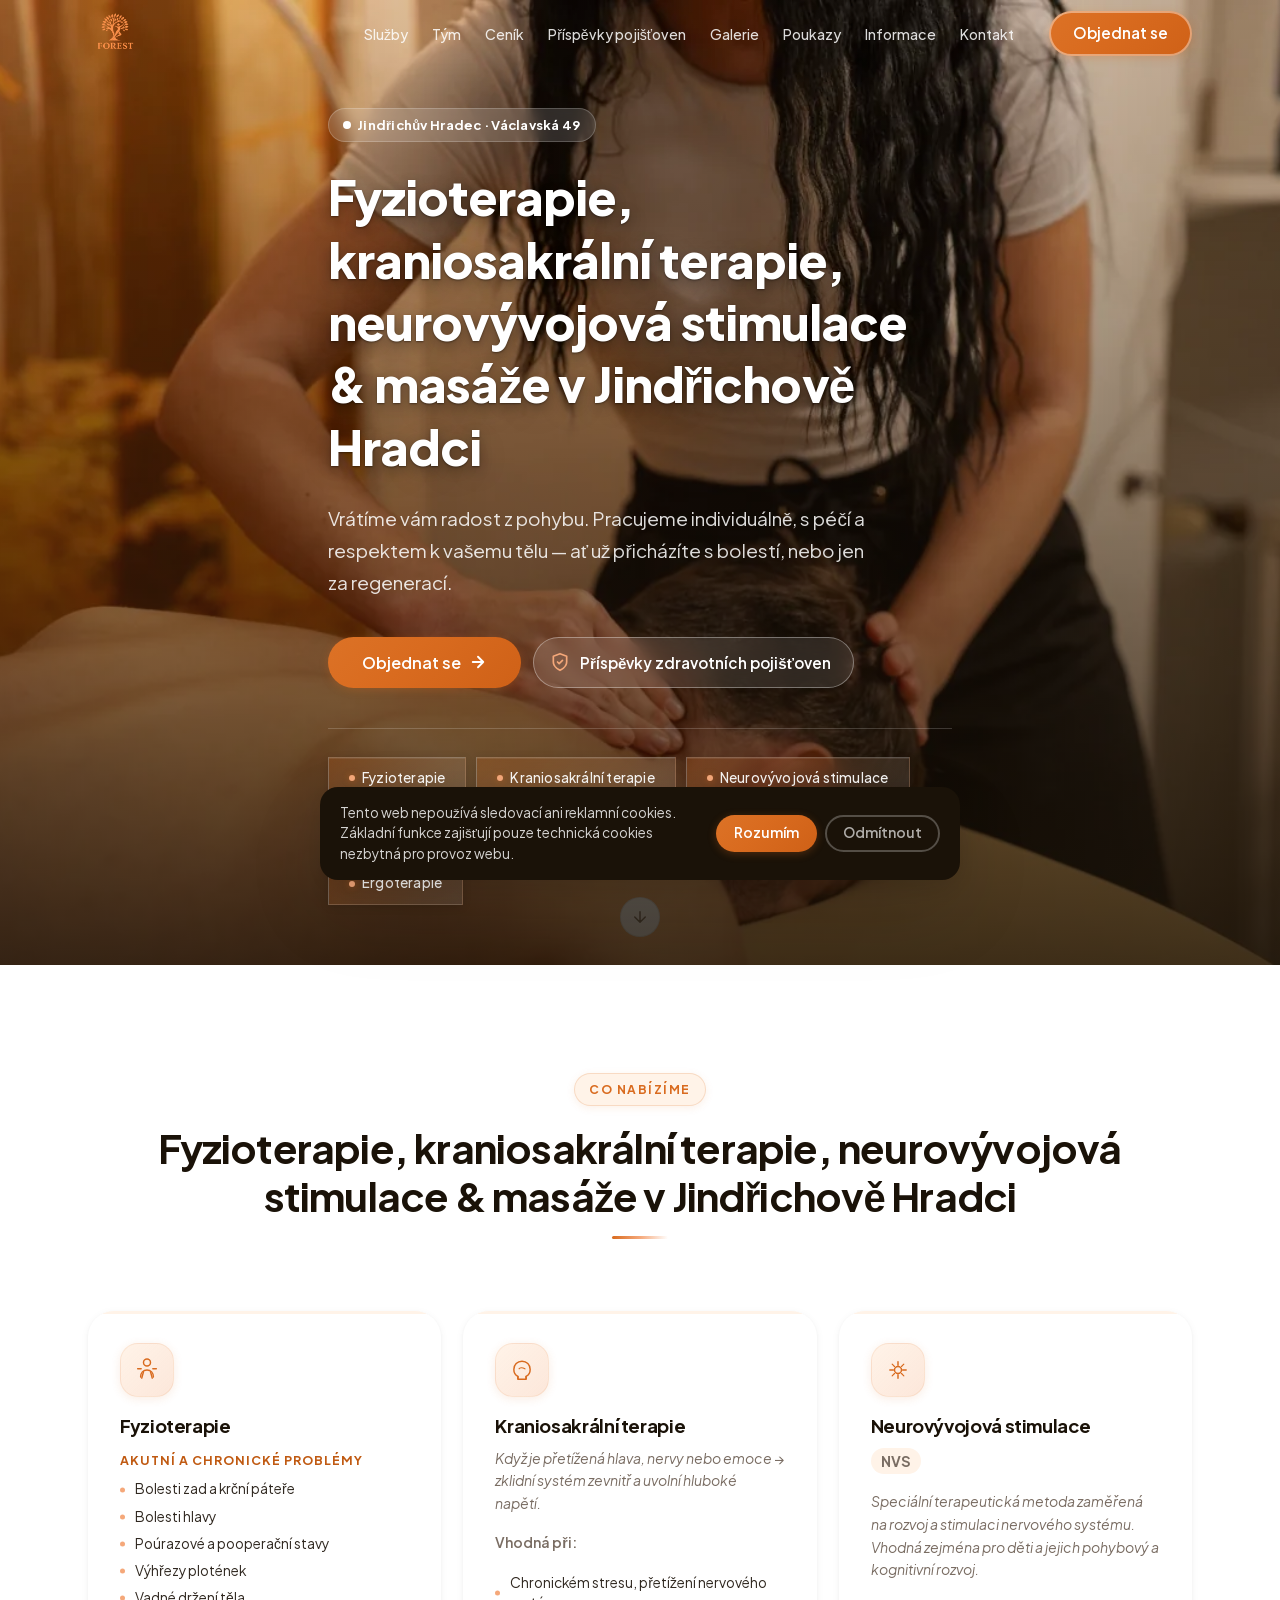
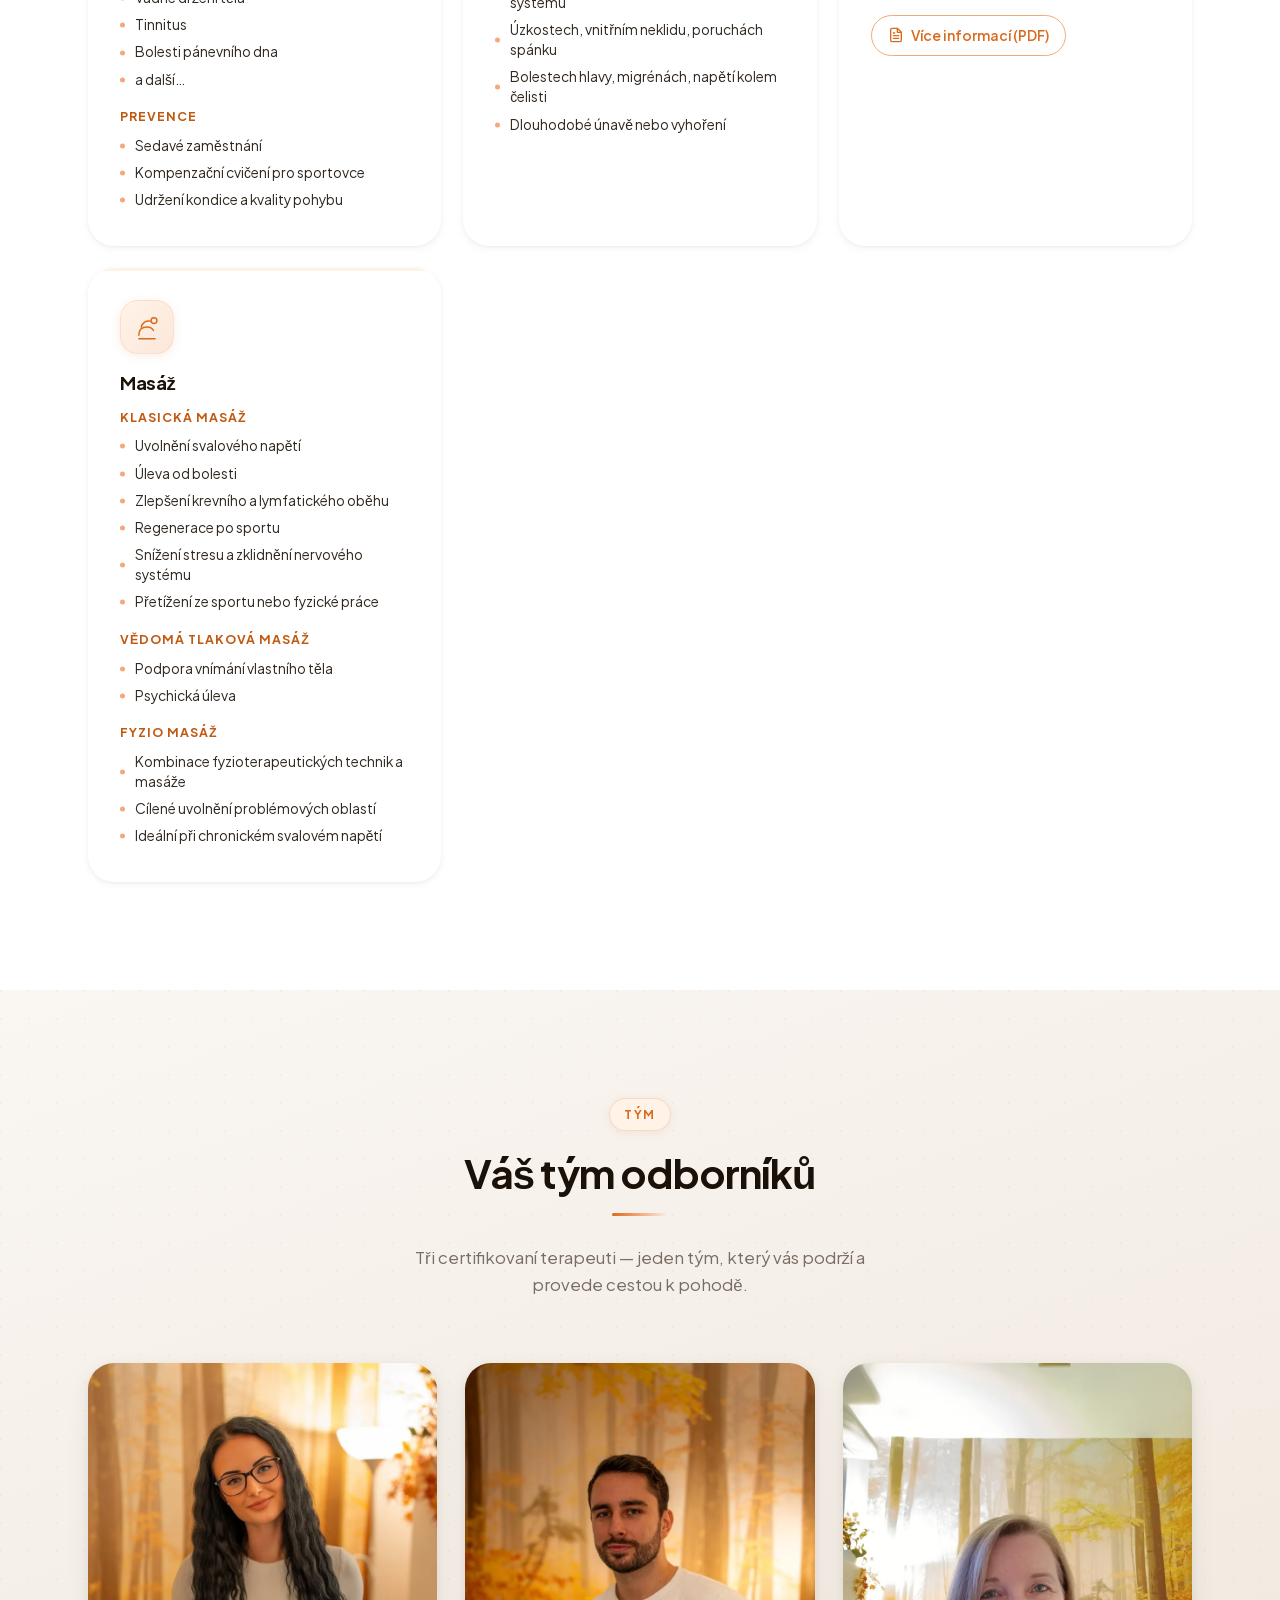
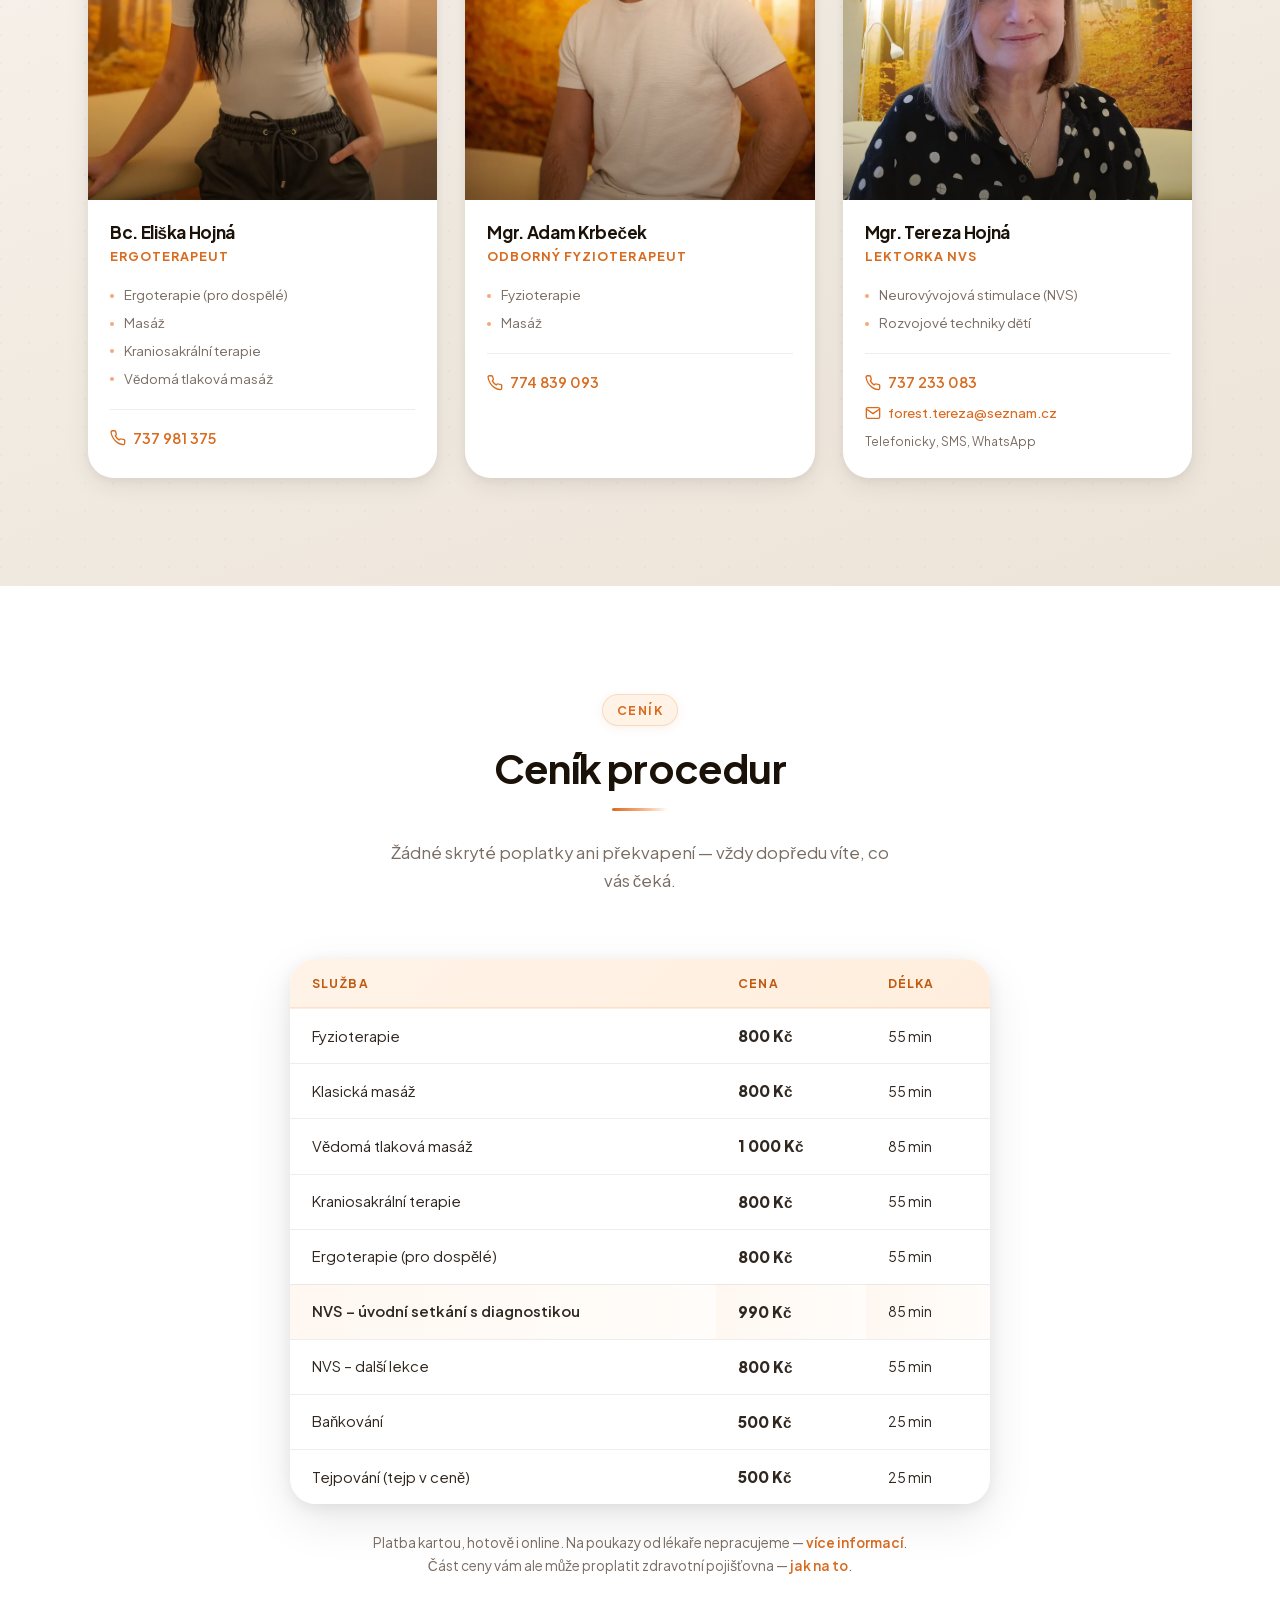
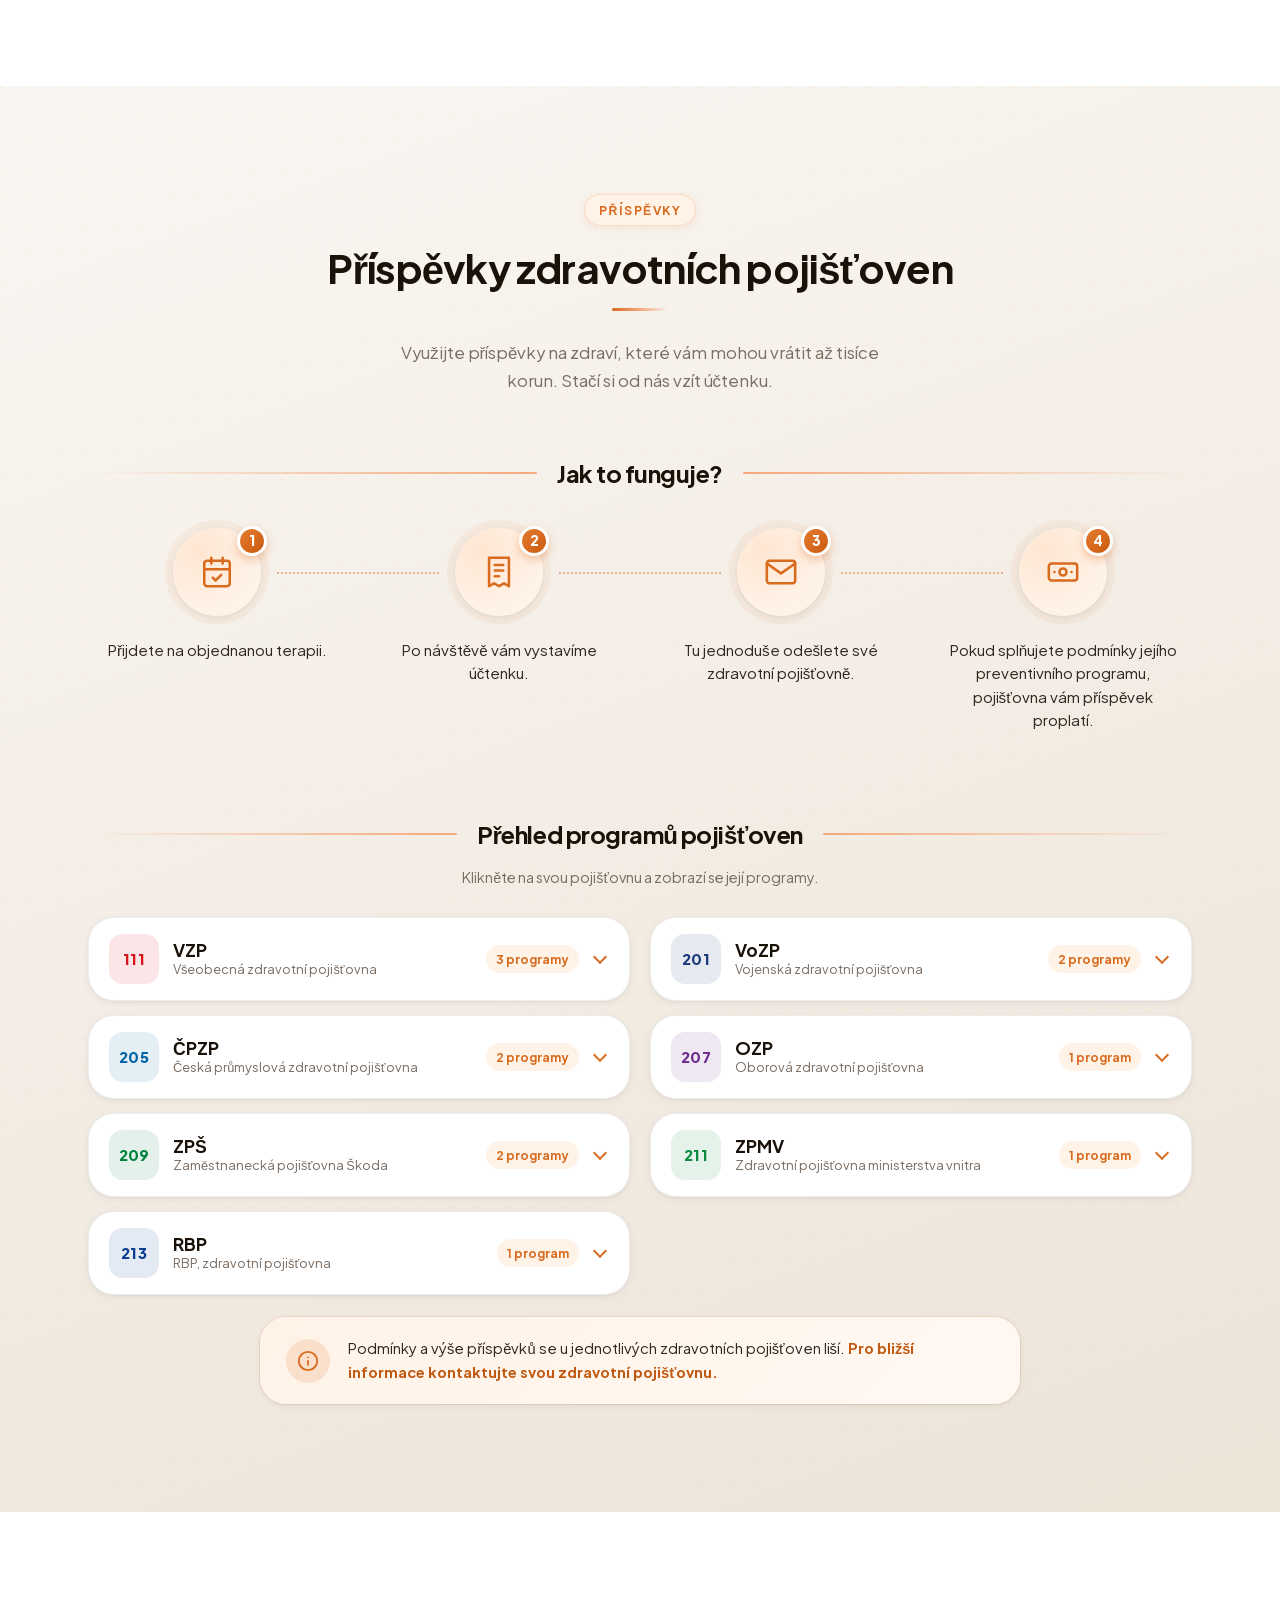
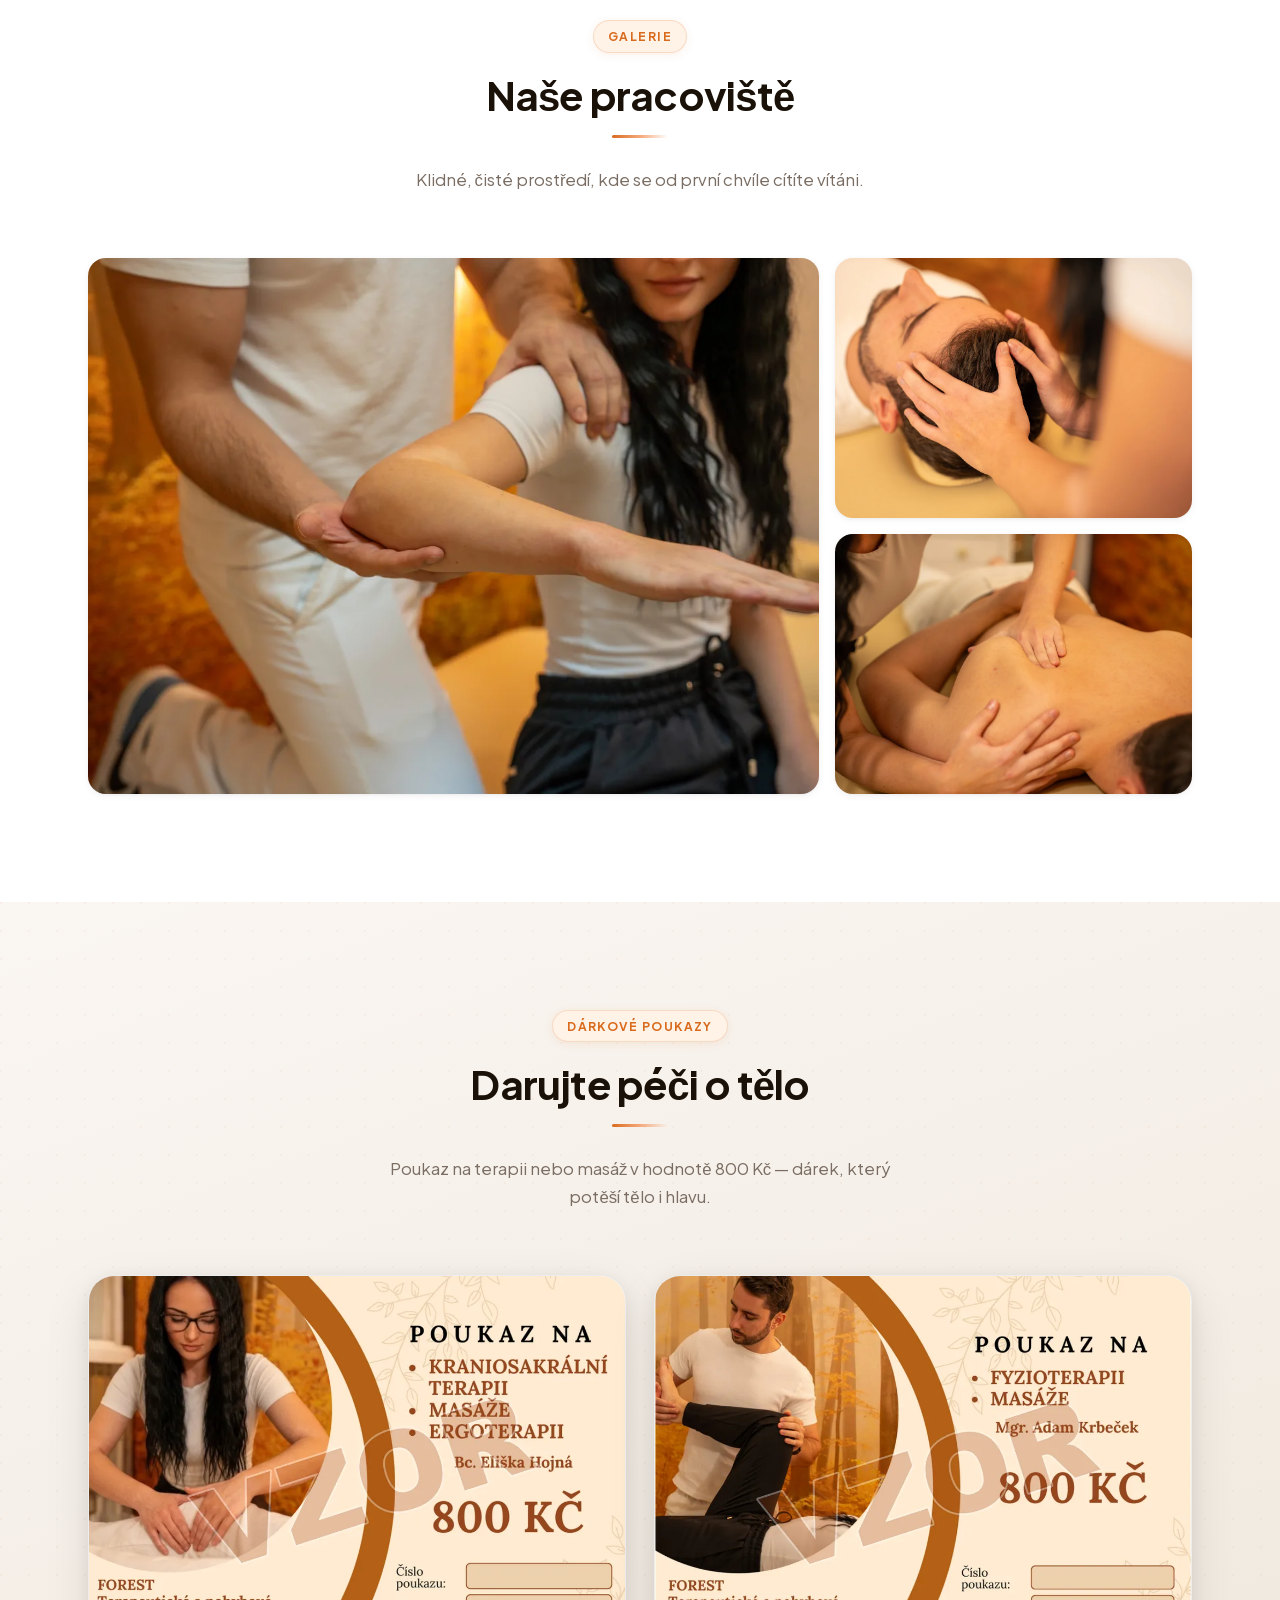
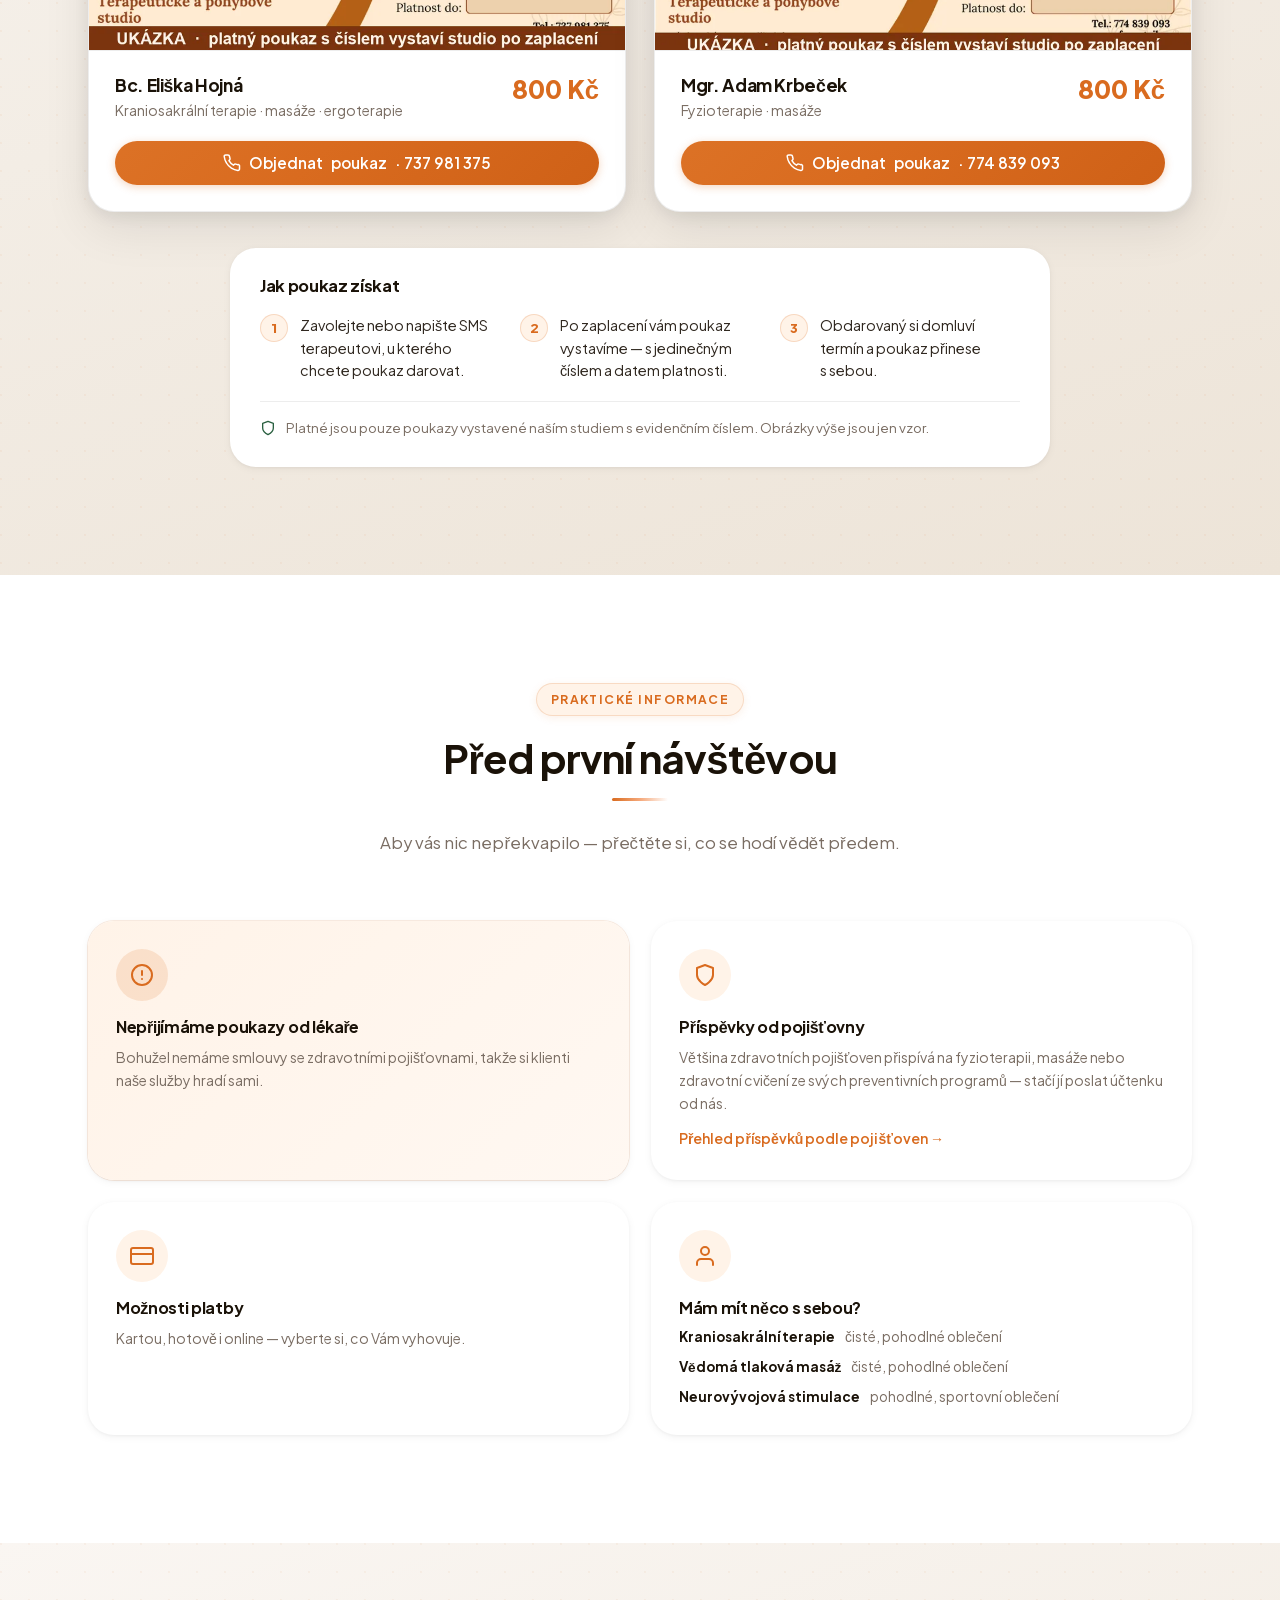
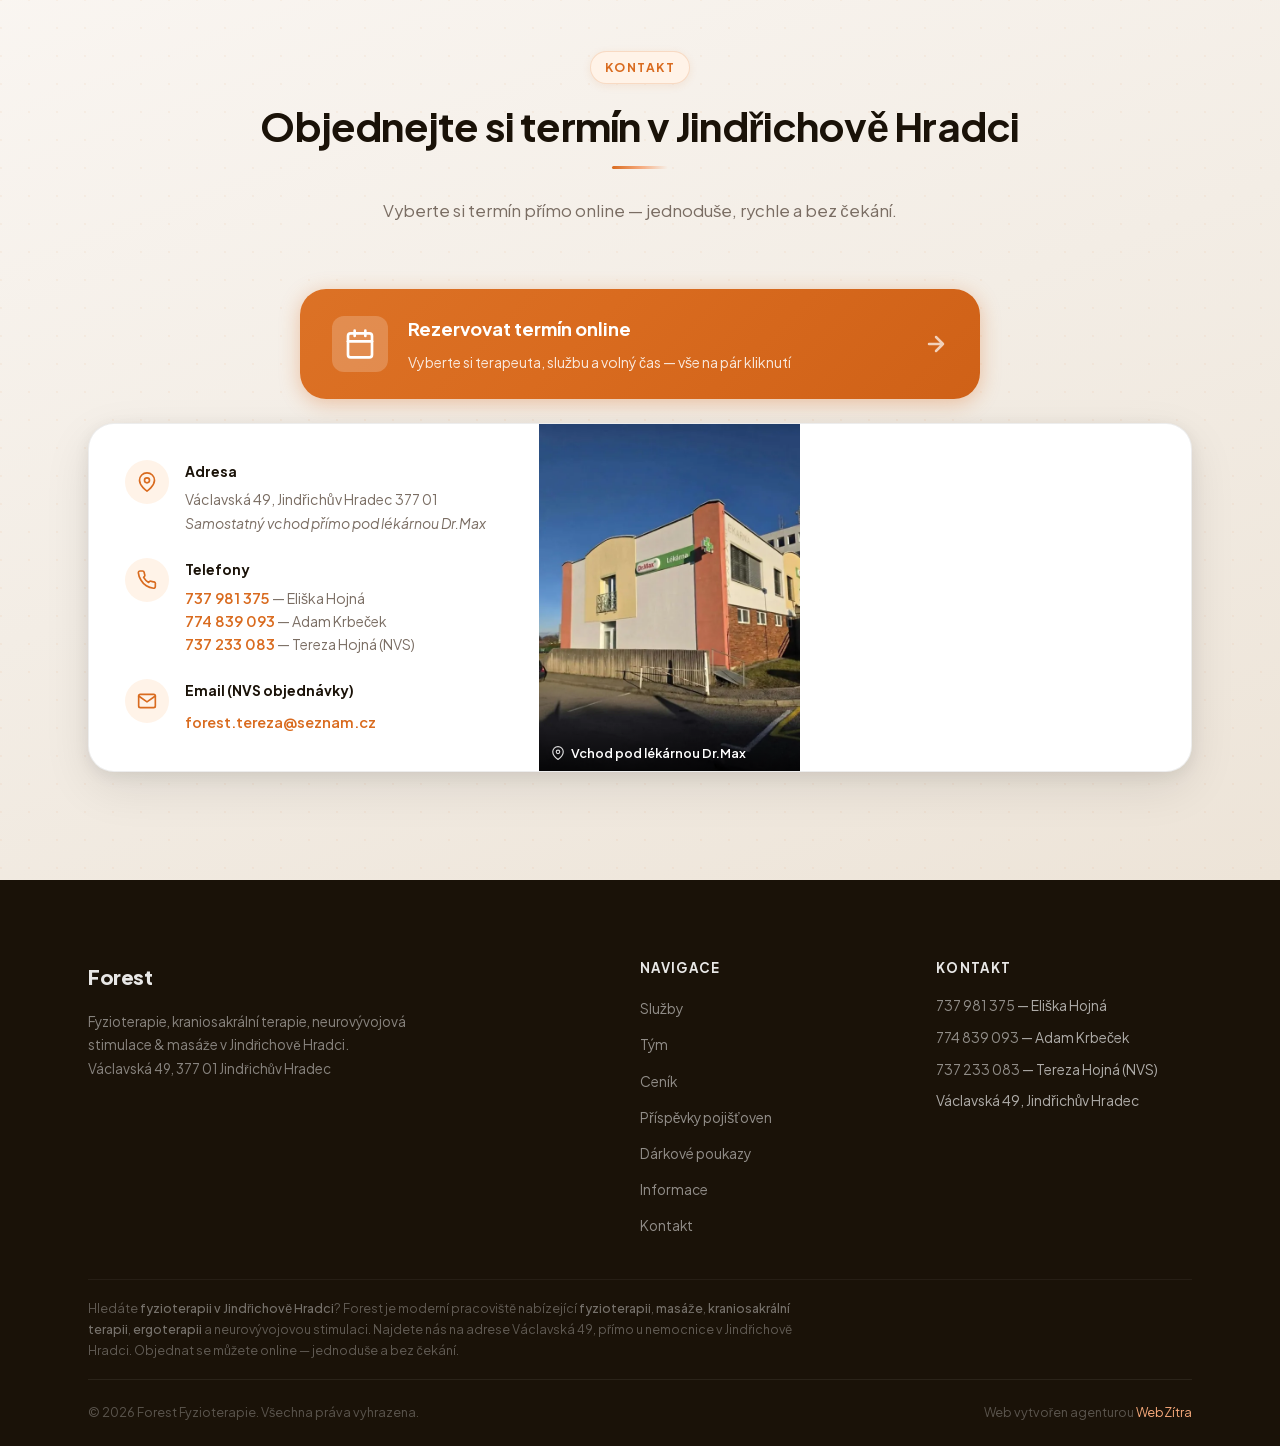
==== commit 40348f5f: "Kompaktnější mobil a Kontakt: fotka budovy a mapa vedle sebe - Kontakt: rezervace nahoře, pod ní jed" ====
--- a/index.html
+++ b/index.html
@@ -150,7 +150,7 @@
     }
     </script>
 
-    <link rel="stylesheet" href="css/style.css?v=10">
+    <link rel="stylesheet" href="css/style.css?v=11">
 </head>
 <body>
 
@@ -942,7 +942,7 @@
                     </div>
                     <a href="tel:+420737981375" class="btn btn-primary btn-full">
                         <svg width="18" height="18" viewBox="0 0 24 24" fill="none" stroke="currentColor" stroke-width="2" stroke-linecap="round" stroke-linejoin="round" aria-hidden="true"><path d="M22 16.92v3a2 2 0 0 1-2.18 2 19.79 19.79 0 0 1-8.63-3.07A19.5 19.5 0 0 1 4.69 12 19.79 19.79 0 0 1 1.61 3.37 2 2 0 0 1 3.6 1.18h3a2 2 0 0 1 2 1.72c.127.96.361 1.903.7 2.81a2 2 0 0 1-.45 2.11L7.91 8.9a16 16 0 0 0 6 6l.95-.95a2 2 0 0 1 2.11-.45 12.84 12.84 0 0 0 2.81.7A2 2 0 0 1 22 16.92z"/></svg>
-                        Objednat poukaz<span class="voucher-btn-phone"> · 737&nbsp;981&nbsp;375</span>
+                        Objednat<span class="voucher-btn-word"> poukaz</span><span class="voucher-btn-phone"> · 737&nbsp;981&nbsp;375</span>
                     </a>
                 </div>
             </article>
@@ -969,7 +969,7 @@
                     </div>
                     <a href="tel:+420774839093" class="btn btn-primary btn-full">
                         <svg width="18" height="18" viewBox="0 0 24 24" fill="none" stroke="currentColor" stroke-width="2" stroke-linecap="round" stroke-linejoin="round" aria-hidden="true"><path d="M22 16.92v3a2 2 0 0 1-2.18 2 19.79 19.79 0 0 1-8.63-3.07A19.5 19.5 0 0 1 4.69 12 19.79 19.79 0 0 1 1.61 3.37 2 2 0 0 1 3.6 1.18h3a2 2 0 0 1 2 1.72c.127.96.361 1.903.7 2.81a2 2 0 0 1-.45 2.11L7.91 8.9a16 16 0 0 0 6 6l.95-.95a2 2 0 0 1 2.11-.45 12.84 12.84 0 0 0 2.81.7A2 2 0 0 1 22 16.92z"/></svg>
-                        Objednat poukaz<span class="voucher-btn-phone"> · 774&nbsp;839&nbsp;093</span>
+                        Objednat<span class="voucher-btn-word"> poukaz</span><span class="voucher-btn-phone"> · 774&nbsp;839&nbsp;093</span>
                     </a>
                 </div>
             </article>
@@ -1089,23 +1089,7 @@
             </a>
         </div>
 
-        <!-- Fotka budovy — orientační bod -->
-        <div class="building-photo-wrap" data-animate>
-            <img
-                src="fotky/budova-drmax.jpg"
-                alt="Budova Forest Fyzioterapie — pod lékárnou Dr.Max, Václavská 49, Jindřichův Hradec"
-                class="building-photo"
-                loading="lazy"
-                width="1000"
-                height="1263"
-            >
-            <div class="building-photo-label">
-                <svg width="16" height="16" viewBox="0 0 24 24" fill="none" stroke="currentColor" stroke-width="2" stroke-linecap="round" stroke-linejoin="round" aria-hidden="true"><path d="M21 10c0 7-9 13-9 13s-9-6-9-13a9 9 0 0 1 18 0z"/><circle cx="12" cy="10" r="3"/></svg>
-                Najdete nás přímo pod lékárnou Dr.Max
-            </div>
-        </div>
-
-        <!-- Kontakt grid: info + mapa -->
+        <!-- Kontakt: údaje + (fotka budovy | mapa) vedle sebe -->
         <div class="contact-split" data-animate>
             <div class="contact-details">
                 <div class="contact-item">
@@ -1139,7 +1123,26 @@
                     </div>
                 </div>
             </div>
-            <div class="contact-map-large">
+            <div class="contact-media">
+                <!-- Fotka budovy — orientační bod -->
+                <figure class="building-photo-wrap">
+                    <picture>
+                        <source srcset="fotky/budova-drmax-640.webp" type="image/webp">
+                        <img
+                            src="fotky/budova-drmax-640.jpg"
+                            alt="Budova Forest Fyzioterapie — vchod pod lékárnou Dr.Max, Václavská 49, Jindřichův Hradec"
+                            class="building-photo"
+                            loading="lazy"
+                            width="640"
+                            height="808"
+                        >
+                    </picture>
+                    <figcaption class="building-photo-label">
+                        <svg width="14" height="14" viewBox="0 0 24 24" fill="none" stroke="currentColor" stroke-width="2" stroke-linecap="round" stroke-linejoin="round" aria-hidden="true"><path d="M21 10c0 7-9 13-9 13s-9-6-9-13a9 9 0 0 1 18 0z"/><circle cx="12" cy="10" r="3"/></svg>
+                        Vchod pod lékárnou Dr.Max
+                    </figcaption>
+                </figure>
+                <div class="contact-map-large">
                 <iframe
                     src="https://www.google.com/maps/embed?pb=!1m18!1m12!1m3!1d2596.8!2d15.0051!3d49.1439!2m3!1f0!2f0!3f0!3m2!1i1024!2i768!4f13.1!3m3!1m2!1s0x47131f9a4b2c1c1b%3A0x1!2sV%C3%A1clavsk%C3%A1%2049%2C%20Jind%C5%99ich%C5%AFv%20Hradec!5e0!3m2!1scs!2scz!4v1709000000000"
                     width="100%"
@@ -1150,6 +1153,7 @@
                     referrerpolicy="no-referrer-when-downgrade"
                     title="Mapa — Forest Fyzioterapie, Václavská 49, Jindřichův Hradec"
                 ></iframe>
+                </div>
             </div>
         </div>
     </div>
--- a/css/style.css
+++ b/css/style.css
@@ -271,6 +271,12 @@
     margin-right: auto;
     line-height: 1.65;
     margin-top: 20px;
+}
+/* Mobil — menší mezery mezi sekcemi (méně scrollování) */
+@media (max-width: 600px) {
+    .section { padding-top: 56px; padding-bottom: 56px; }
+    .section-header { margin-bottom: 40px; }
+    .section-header p { margin-top: 14px; }
 }
 
 /* ─── Focus ──────────────────────────────────────────── */
@@ -496,8 +502,10 @@
    (8 položek menu potřebuje ~930 px → hamburger až do 960 px) */
 @media (max-width: 960px) {
     .nav       { display: none; }
-    .hamburger { display: flex; }
-    .nav-cta   { display: none; }
+    .header-inner { gap: 10px; }
+    .hamburger { display: flex; margin-left: 0; }
+    /* „Objednat se" zůstává v liště i na mobilu → objednání odkudkoli bez scrollování */
+    .nav-cta   { margin-left: auto; padding: 8px 16px; font-size: 0.85rem; }
 }
 
 /* ─── Mobilní nav drawer ─────────────────────────────
@@ -747,6 +755,23 @@
     box-shadow: 0 4px 16px rgba(217,107,31,0.2), inset 0 1px 0 rgba(255,255,255,0.12);
     transform: translateY(-1px);
 }
+/* Mobil — štítky v jednom řádku k posunutí prstem (místo ~5 řádků pod sebou) */
+@media (max-width: 600px) {
+    /* flex položka hero jinak roste podle nezalomeného řádku štítků */
+    .hero-content-centered { width: 100%; min-width: 0; }
+    .hero-services {
+        flex-wrap: nowrap;
+        overflow-x: auto;
+        scrollbar-width: none;
+        margin-right: -20px;          /* až k okraji displeje */
+        padding-bottom: 4px;
+        -webkit-mask-image: linear-gradient(to right, #000 85%, transparent);
+        mask-image: linear-gradient(to right, #000 85%, transparent);
+    }
+    .hero-services::-webkit-scrollbar { display: none; }
+    .hero-services::after { content: ''; flex: 0 0 40px; }   /* poslední štítek vyjede z přechodu */
+    .hero-service-tag { flex-shrink: 0; white-space: nowrap; }
+}
 
 /* Fallback for non-fullimg hero (keep old styles) */
 .hero-grid {
@@ -903,6 +928,10 @@
 }
 
 .service-card h3 { margin-bottom: 10px; }
+@media (max-width: 520px) {
+    .service-card { padding: 24px 22px; }
+    .service-icon { width: 46px; height: 46px; margin-bottom: 14px; }
+}
 
 .service-card > p {
     font-size: 0.88rem;
@@ -1095,6 +1124,28 @@
 .team-email:hover { color: var(--primary-hover); text-decoration: underline; }
 .team-email { font-size: 0.82rem; font-weight: 500; }
 .team-note  { font-size: 0.77rem; color: var(--text-muted); margin: 0; }
+
+/* Mobil — kompaktní karty: fotka vlevo, údaje vpravo (místo 419px fotky přes celou šířku) */
+@media (max-width: 539px) {
+    .team-grid { gap: 14px; }
+    .team-card {
+        display: grid;
+        grid-template-columns: 118px 1fr;
+    }
+    .team-card:hover { transform: none; }
+    .team-photo-wrap {
+        aspect-ratio: auto;
+        min-height: 170px;
+    }
+    .team-photo-wrap::after { display: none; }
+    .team-photo { position: absolute; inset: 0; }
+    .team-info { padding: 16px 14px 16px 16px; min-width: 0; }
+    .team-info h3 { font-size: 1rem; }
+    .team-title { font-size: 0.7rem; margin-bottom: 8px; }
+    .team-services { margin-bottom: 10px; padding-bottom: 10px; }
+    .team-services li { font-size: 0.8rem; padding-block: 1.5px; }
+    .team-email { font-size: 0.76rem; overflow-wrap: anywhere; }
+}
 
 /* ═══════════════════════════════════════════════════════
    CENÍK
@@ -1486,9 +1537,6 @@
     gap: 28px;
     margin-bottom: 36px;
 }
-@media (max-width: 760px) {
-    .voucher-grid { grid-template-columns: 1fr; }
-}
 
 .voucher-card {
     display: flex;
@@ -1541,10 +1589,6 @@
     line-height: 1.1;
 }
 .voucher-body .btn { white-space: normal; text-align: center; }
-/* Na úzkém mobilu jen „Objednat poukaz" — odkaz i tak rovnou vytáčí číslo */
-@media (max-width: 420px) {
-    .voucher-btn-phone { display: none; }
-}
 
 .voucher-how {
     max-width: 820px;
@@ -1597,7 +1641,20 @@
 @media (max-width: 760px) {
     .voucher-steps { grid-template-columns: 1fr; gap: 14px; }
     .voucher-how { padding: 22px 20px; }
-    .voucher-body { padding: 20px; }
+    /* Oba poukazy vedle sebe i na mobilu */
+    .voucher-grid { gap: 12px; margin-bottom: 24px; }
+    .voucher-body { padding: 14px; gap: 12px; }
+    .voucher-head { flex-direction: column; gap: 6px; }
+    .voucher-head h3 { font-size: 0.95rem; margin-bottom: 2px; }
+    .voucher-services { font-size: 0.78rem; }
+    .voucher-price { font-size: 1.3rem; }
+    .voucher-body .btn { padding: 10px 12px; font-size: 0.88rem; gap: 6px; }
+}
+@media (max-width: 960px) {
+    .voucher-btn-phone { display: none; }   /* odkaz i tak rovnou vytáčí číslo */
+}
+@media (max-width: 480px) {
+    .voucher-btn-word { display: none; }    /* jen „Objednat" + ikona telefonu */
 }
 
 /* ═══════════════════════════════════════════════════════
@@ -1714,6 +1771,25 @@
 }
 .info-link:hover { text-decoration: underline; text-underline-offset: 3px; }
 
+/* Mobil — ikona vedle nadpisu místo nad ním */
+@media (max-width: 640px) {
+    .info-grid { gap: 14px; }
+    .info-card {
+        display: grid;
+        grid-template-columns: 40px 1fr;
+        column-gap: 14px;
+        align-items: center;
+        padding: 20px;
+    }
+    .info-card > * { grid-column: 1 / -1; }
+    .info-card > .info-icon { grid-column: 1; width: 40px; height: 40px; margin: 0; }
+    .info-card > .info-icon svg { width: 20px; height: 20px; }
+    .info-card > h3 { grid-column: 2; margin: 0; }
+    .info-card > p,
+    .info-card > .info-list { margin-top: 12px; }
+    .info-card > .info-link { justify-self: start; }
+}
+
 .info-list { display: flex; flex-direction: column; gap: 10px; }
 .info-list li {
     font-size: 0.87rem;
@@ -1737,7 +1813,7 @@
 /* Booking CTA — výrazný odkaz na SimplyBook */
 .booking-cta-wrap {
     max-width: 680px;
-    margin: 0 auto clamp(40px, 6vw, 64px);
+    margin: 0 auto 24px;
 }
 .booking-cta {
     display: flex;
@@ -1798,21 +1874,17 @@
     .booking-cta-arrow { display: none; }
 }
 
-/* Building photo — orientační fotka budovy */
+/* Building photo — malá dlaždice vedle mapy (uvnitř .contact-media) */
 .building-photo-wrap {
-    max-width: 600px;
-    margin: 0 auto 40px;
-    border-radius: var(--radius-xl);
+    position: relative;
+    margin: 0;
     overflow: hidden;
-    box-shadow: var(--shadow-md);
-    border: 1px solid var(--border);
-    position: relative;
+    background: var(--bg-alt);
 }
 .building-photo {
     width: 100%;
-    height: auto;
+    height: 100%;
     display: block;
-    max-height: 400px;
     object-fit: cover;
     object-position: center 40%;
 }
@@ -1821,16 +1893,17 @@
     bottom: 0;
     left: 0;
     right: 0;
-    padding: 14px 20px;
-    background: linear-gradient(to top, rgba(0,0,0,0.7) 0%, transparent 100%);
+    padding: 22px 12px 10px;
+    background: linear-gradient(to top, rgba(0,0,0,0.72) 0%, transparent 100%);
     color: #fff;
-    font-size: 0.9rem;
-    font-weight: 500;
-    display: flex;
-    align-items: center;
-    gap: 8px;
-}
-.building-photo-label svg { opacity: 0.8; flex-shrink: 0; }
+    font-size: 0.8rem;
+    font-weight: 600;
+    line-height: 1.3;
+    display: flex;
+    align-items: center;
+    gap: 6px;
+}
+.building-photo-label svg { opacity: 0.85; flex-shrink: 0; }
 
 /* ── Service title links ── */
 .service-title-link {
@@ -1885,11 +1958,10 @@
     display: none !important;
 }
 
-/* Contact split — info + mapa vedle sebe */
+/* Contact split — údaje | (fotka budovy + mapa vedle sebe) */
 .contact-split {
     display: grid;
-    grid-template-columns: 1fr 1fr;
-    gap: clamp(24px, 4vw, 40px);
+    grid-template-columns: minmax(300px, 1fr) 1.45fr;
     background: var(--bg);
     border-radius: var(--radius-xl);
     overflow: hidden;
@@ -1899,20 +1971,30 @@
 .contact-details {
     display: flex;
     flex-direction: column;
-    gap: 28px;
-    padding: clamp(28px, 4vw, 40px);
+    justify-content: center;
+    gap: 24px;
+    padding: clamp(24px, 4vw, 36px);
+}
+.contact-media {
+    display: grid;
+    grid-template-columns: 0.8fr 1.2fr;
+    min-height: 340px;
 }
 .contact-map-large {
-    min-height: 320px;
+    min-height: 100%;
 }
 .contact-map-large iframe {
     width: 100%;
     height: 100%;
     display: block;
 }
-@media (max-width: 768px) {
+@media (max-width: 860px) {
     .contact-split { grid-template-columns: 1fr; }
-    .contact-map-large { min-height: 250px; }
+    .contact-media {
+        grid-template-columns: 1fr 1fr;   /* fotka a mapa vedle sebe i na mobilu */
+        min-height: 0;
+        height: 210px;
+    }
 }
 
 .contact-info {
@@ -2137,6 +2219,9 @@
 
 .footer-contact { font-style: normal; }
 .footer-contact p { font-size: 0.87rem; margin-bottom: 8px; }
+@media (max-width: 440px) {
+    .footer-nav ul { display: grid; grid-template-columns: 1fr 1fr; gap: 9px 16px; }
+}
 
 .footer-seo {
     border-top: 1px solid rgba(255,255,255,0.05);
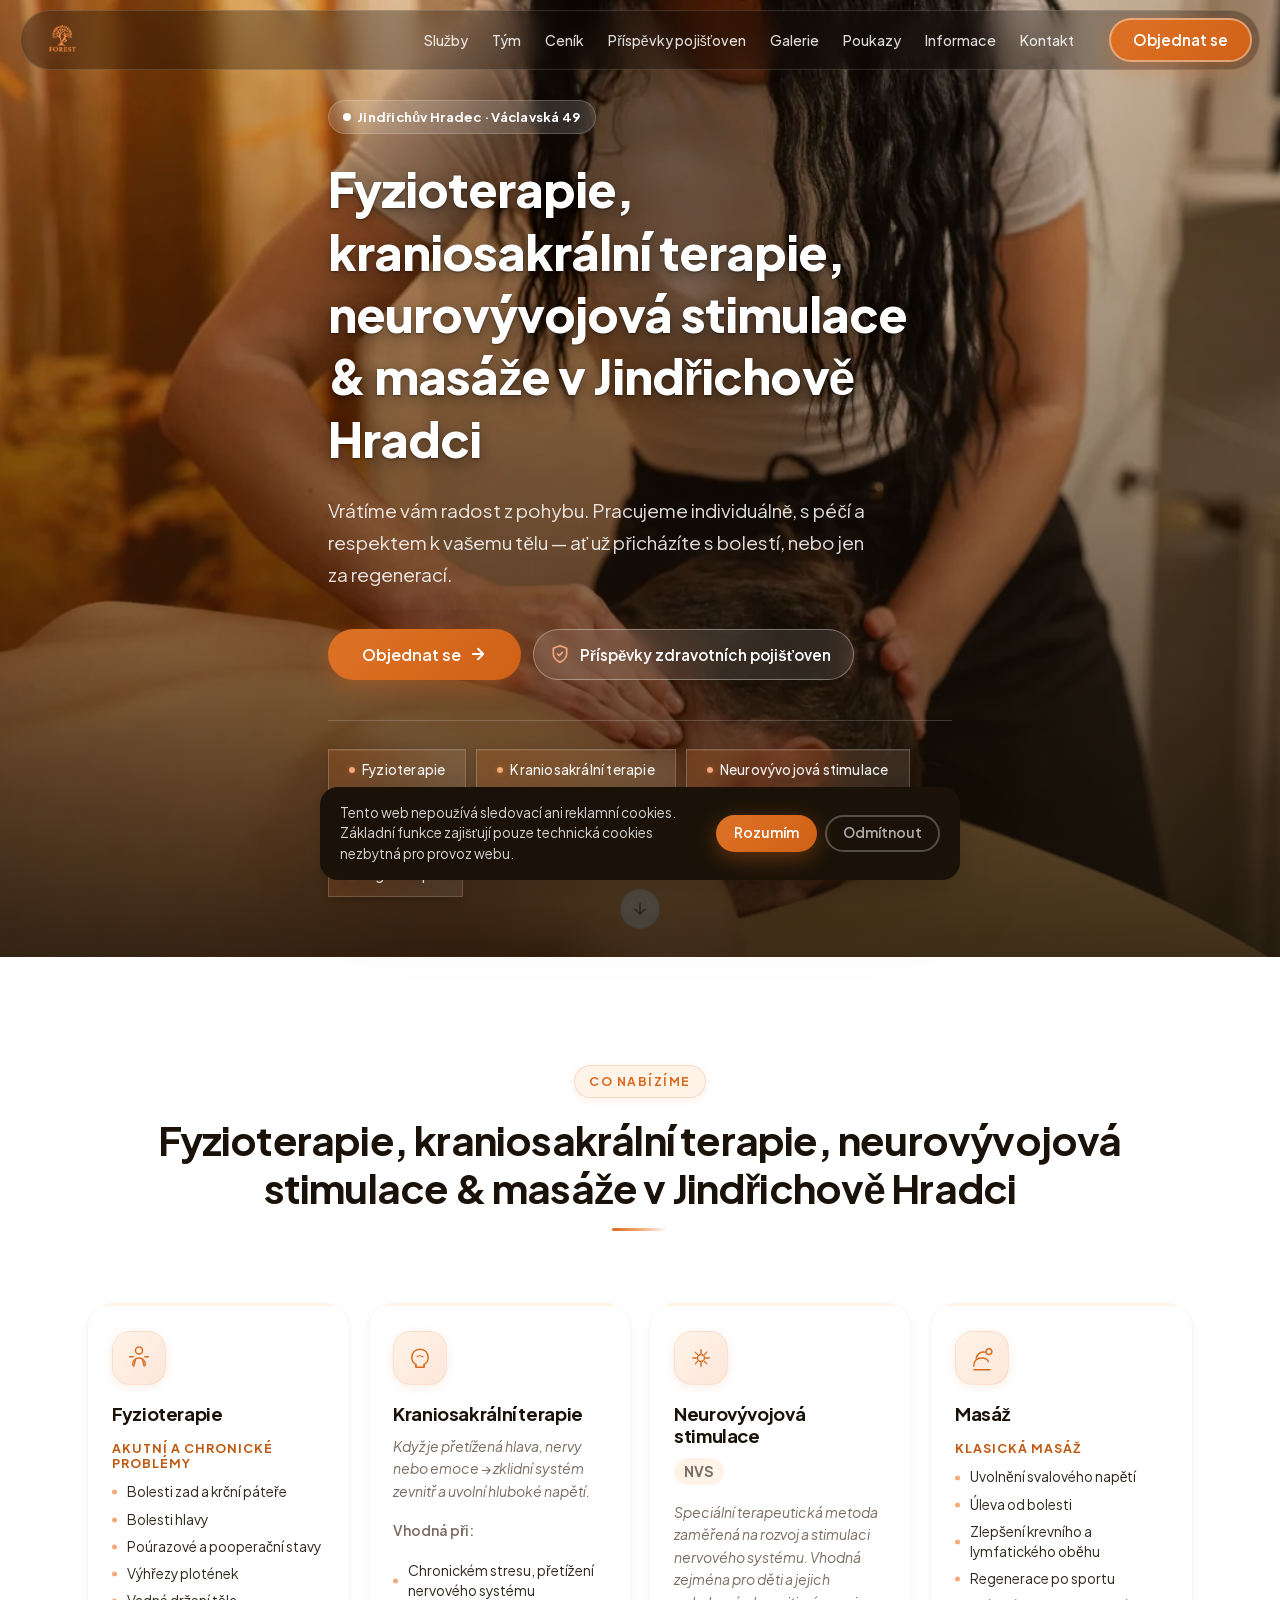
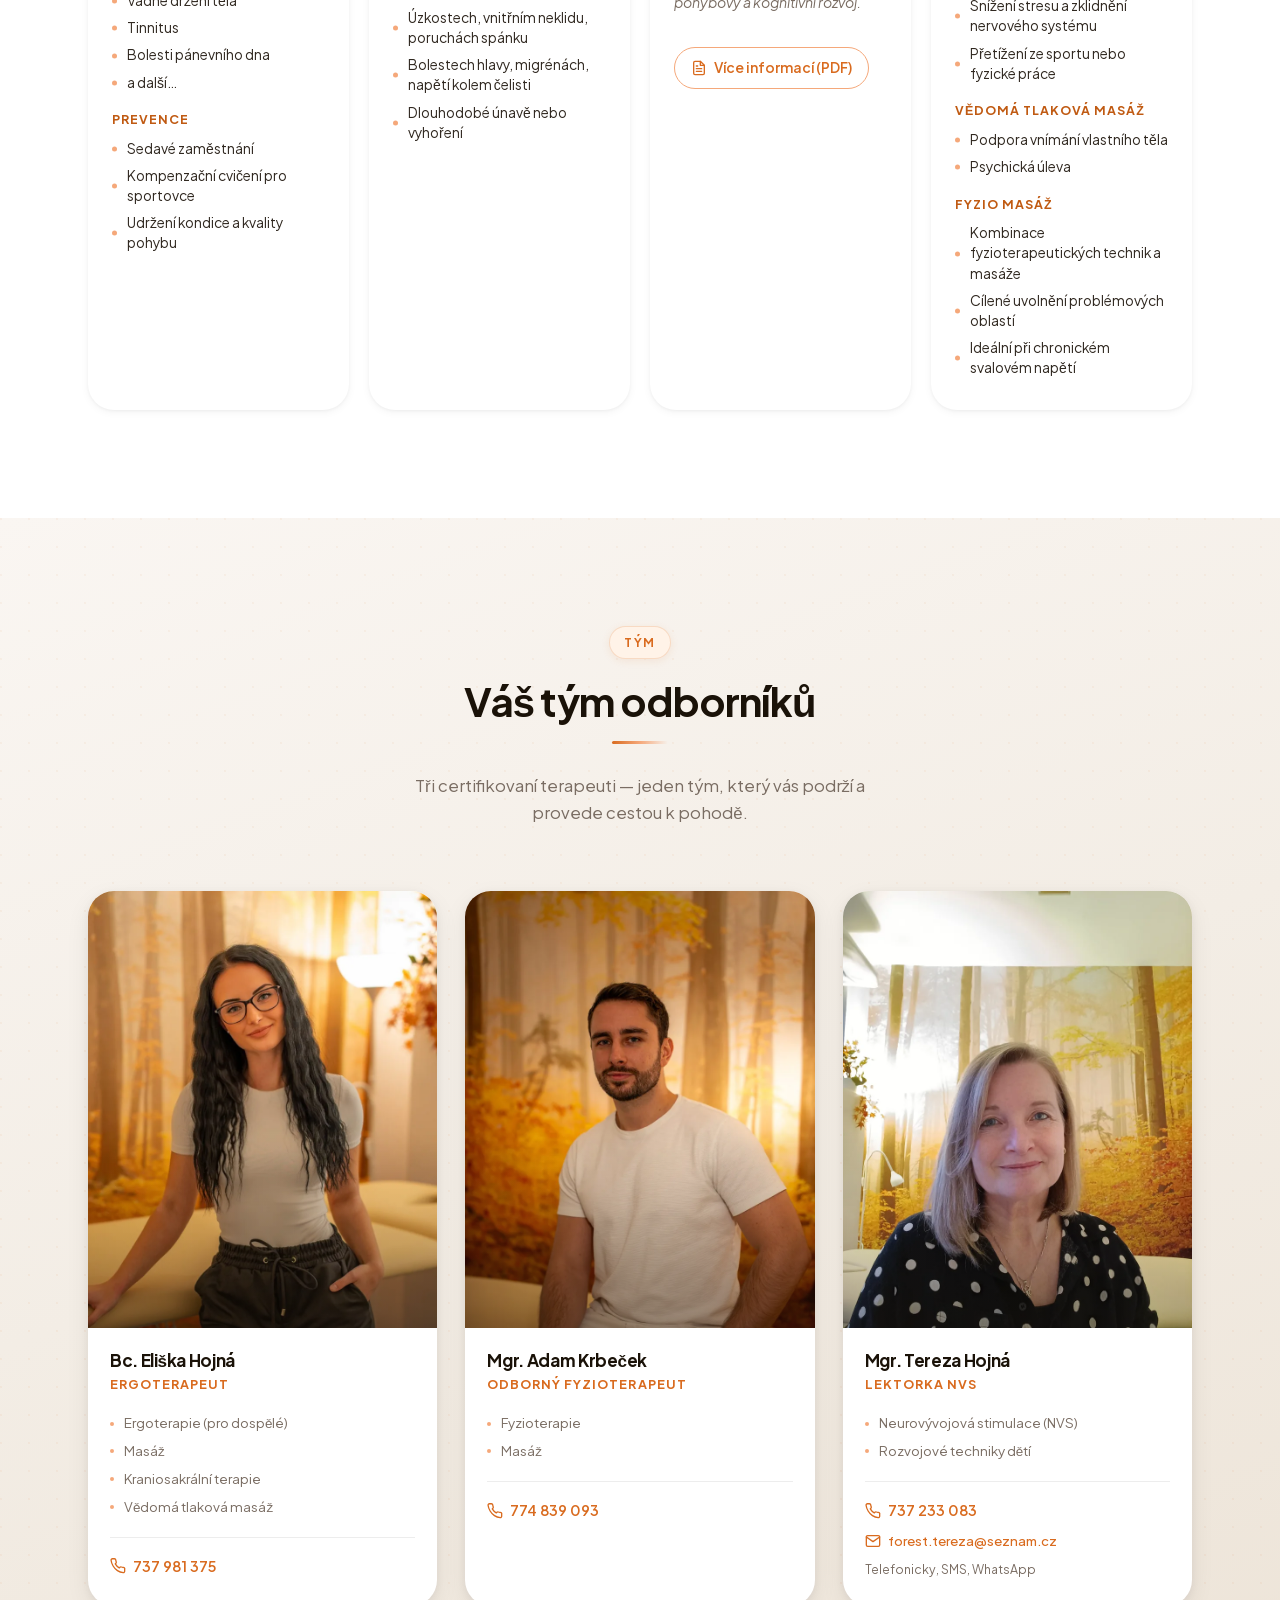
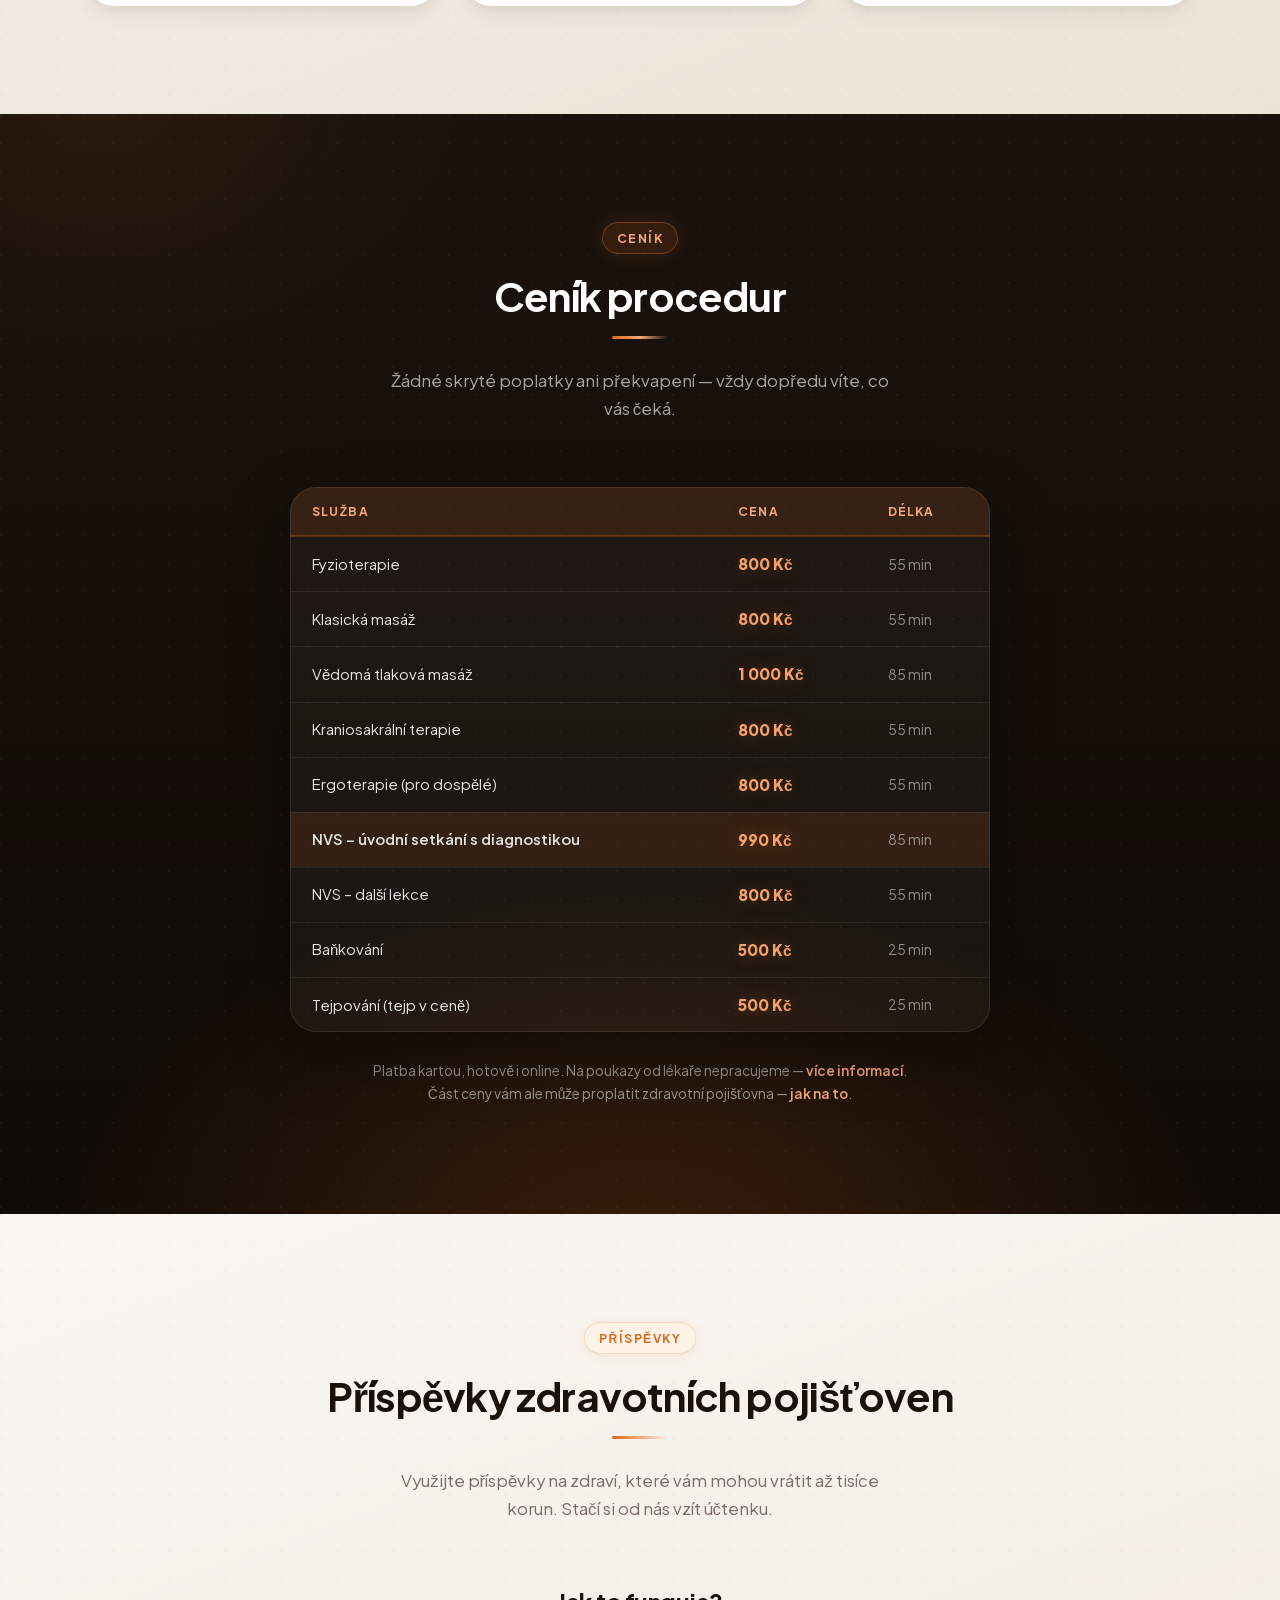
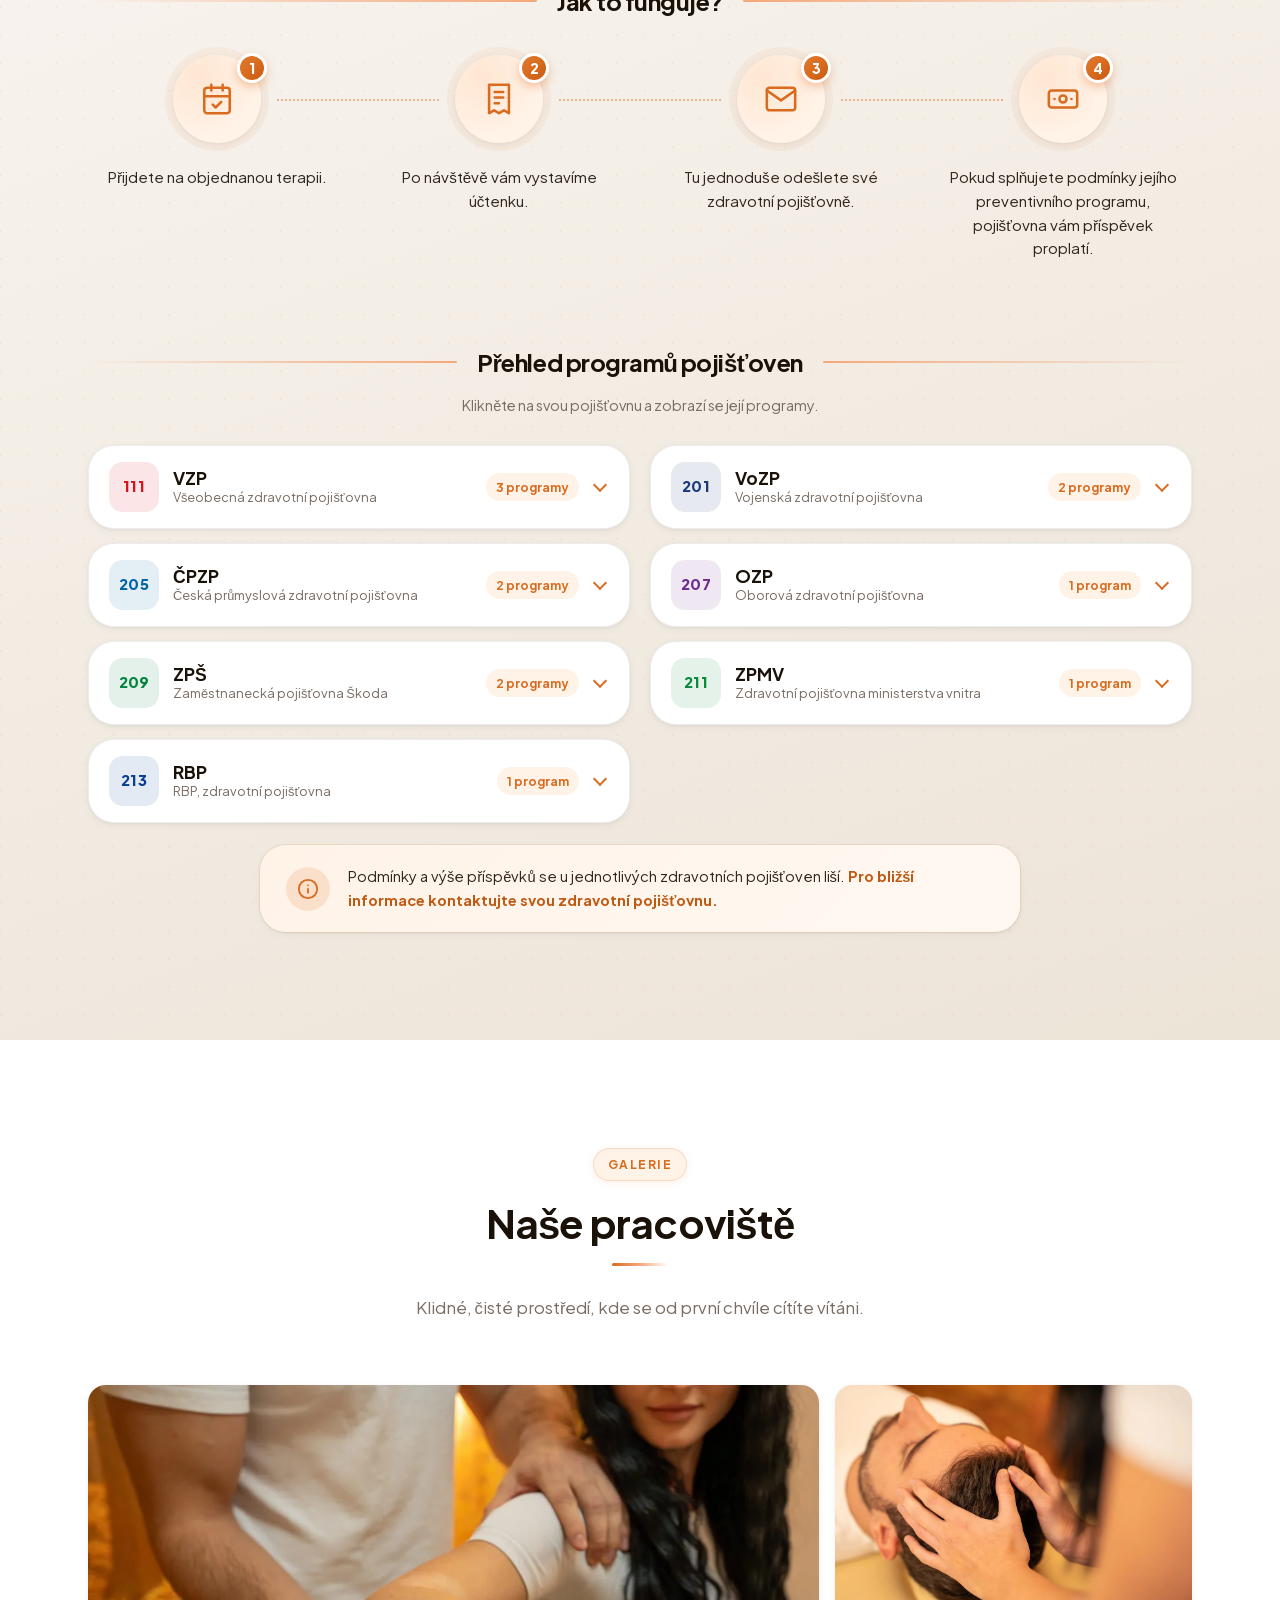
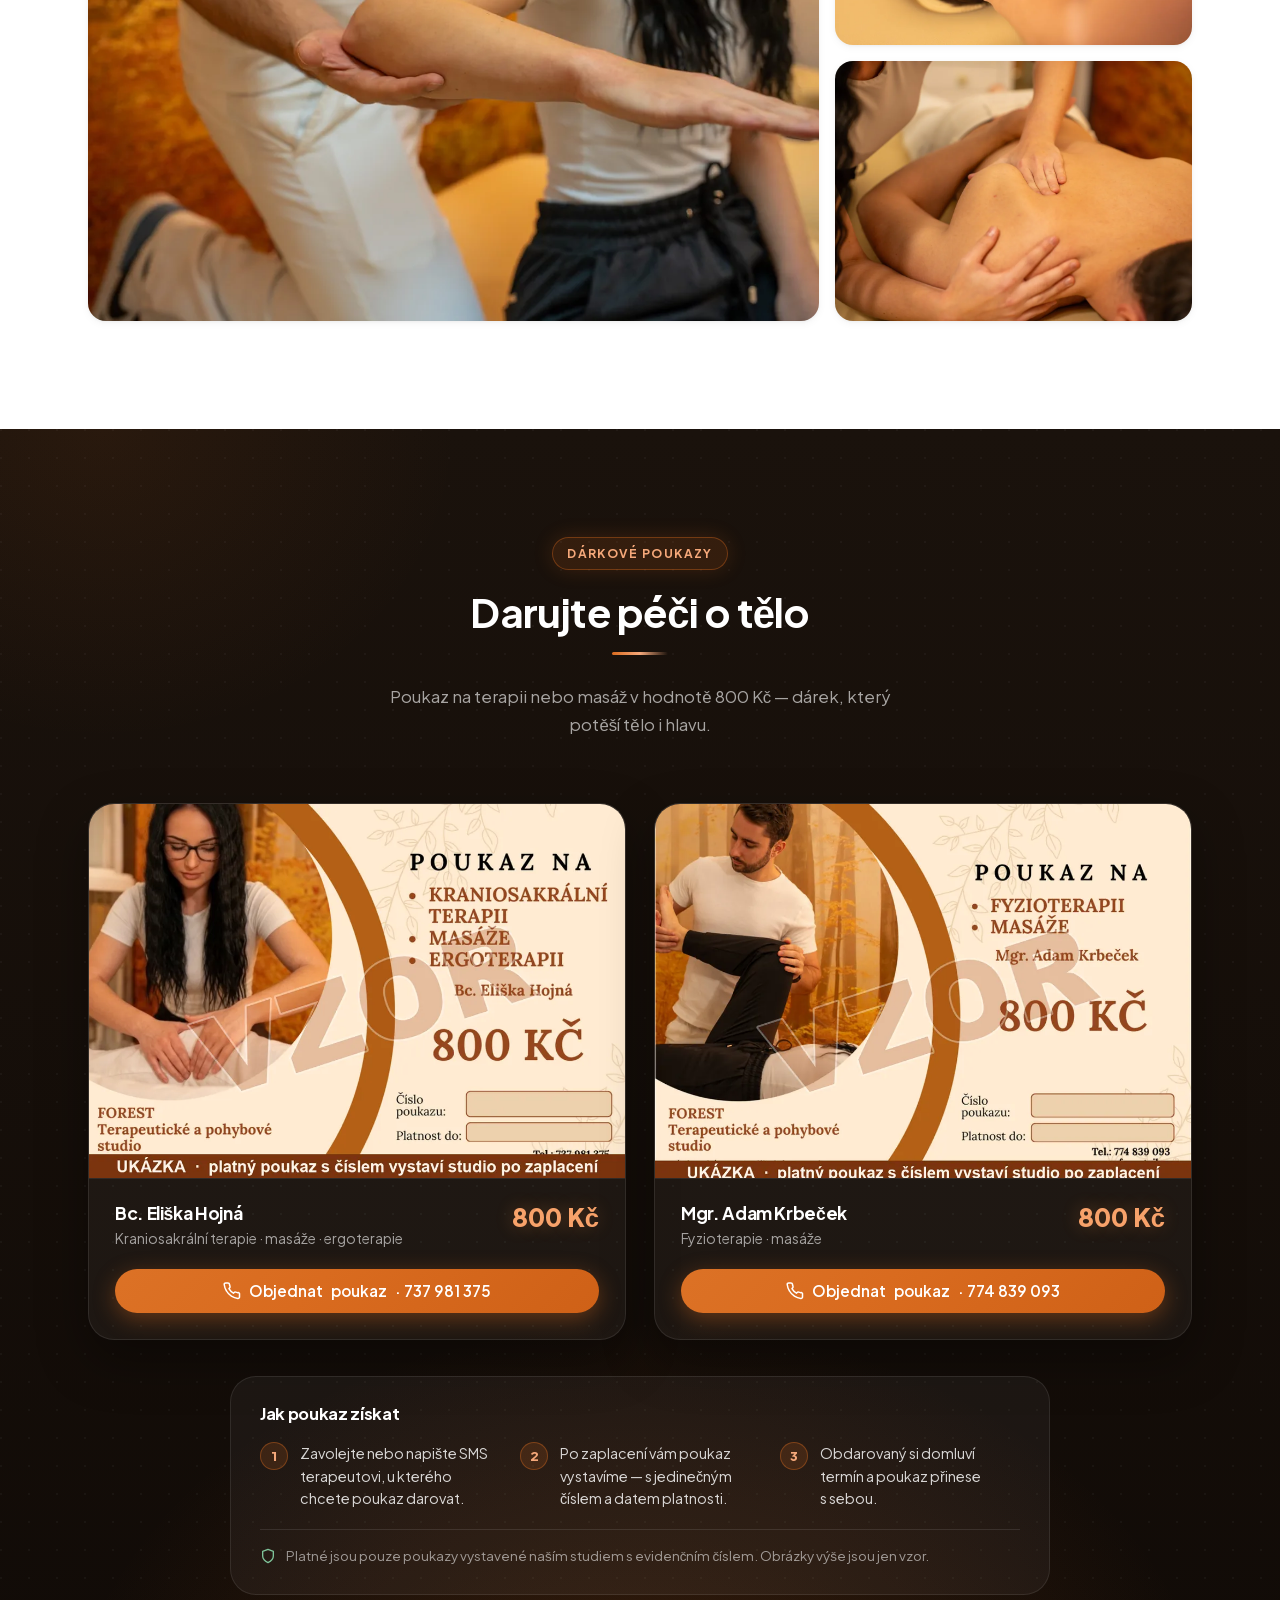
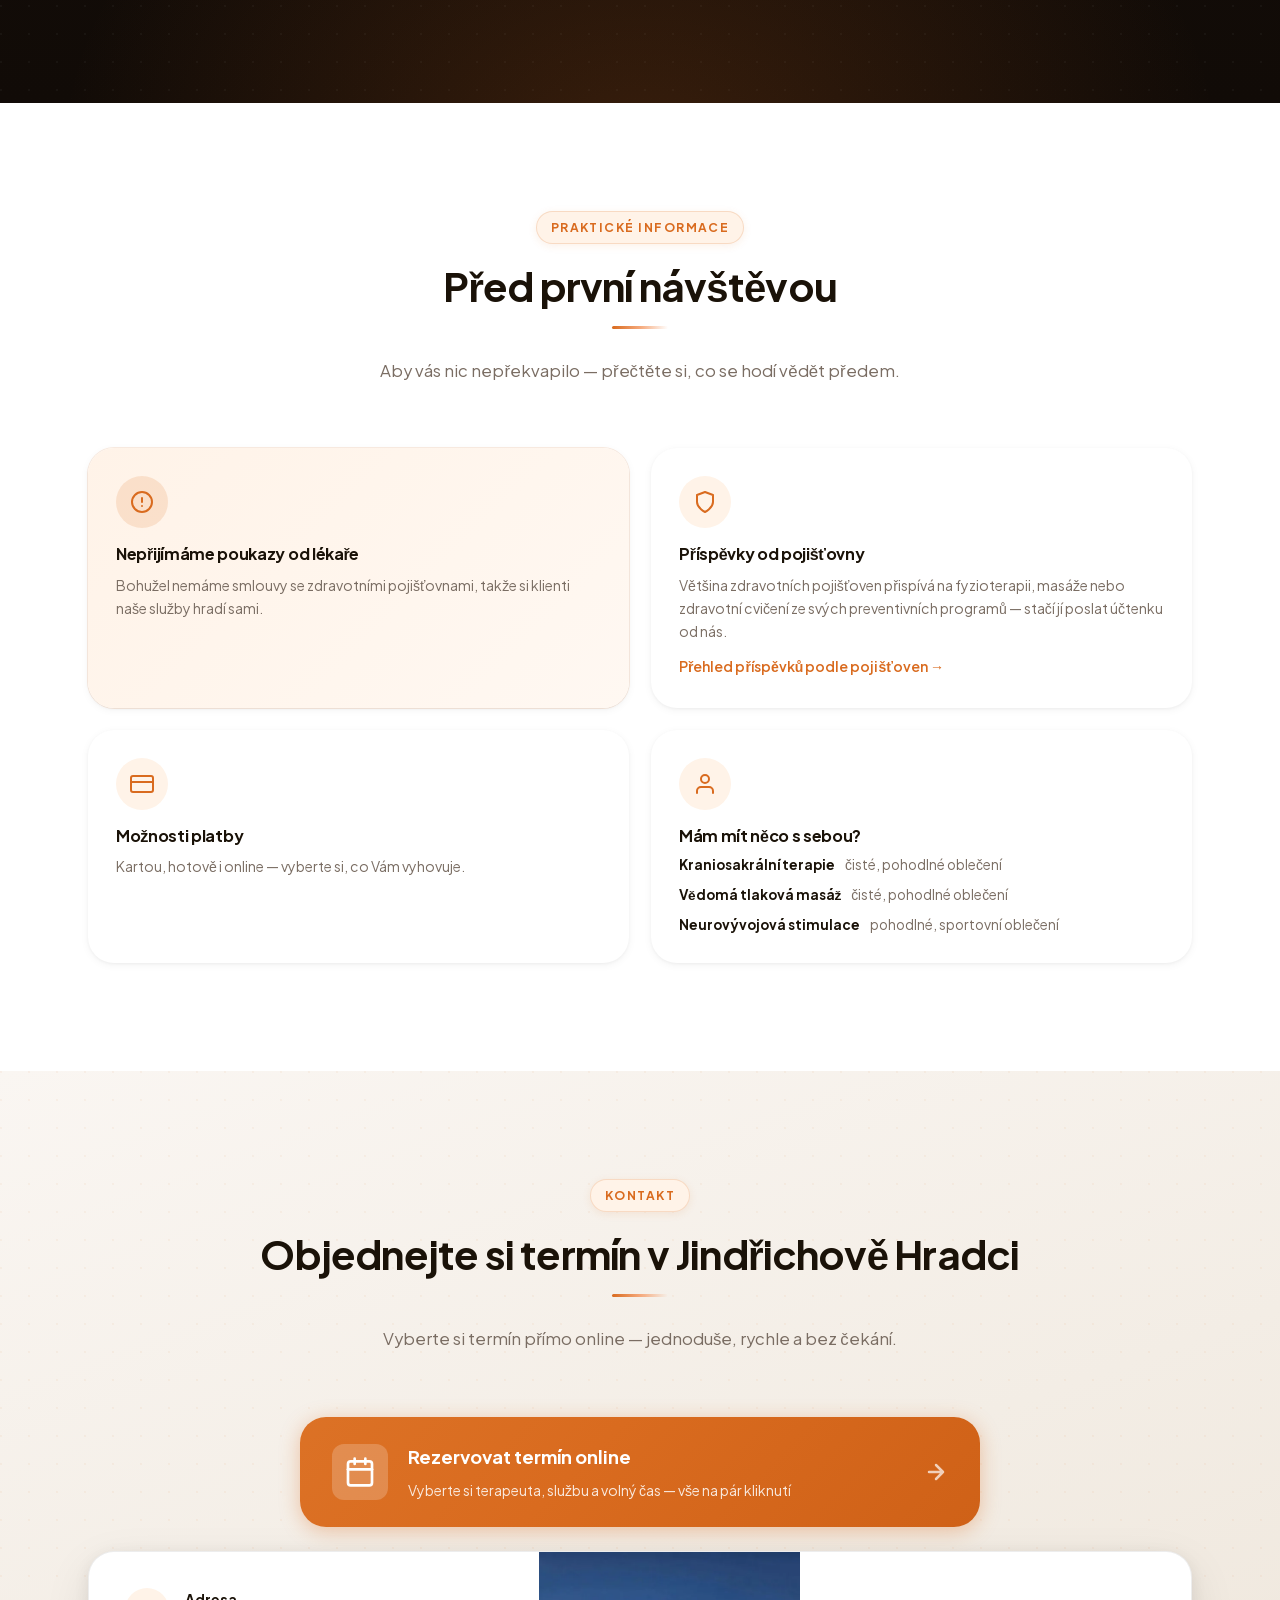
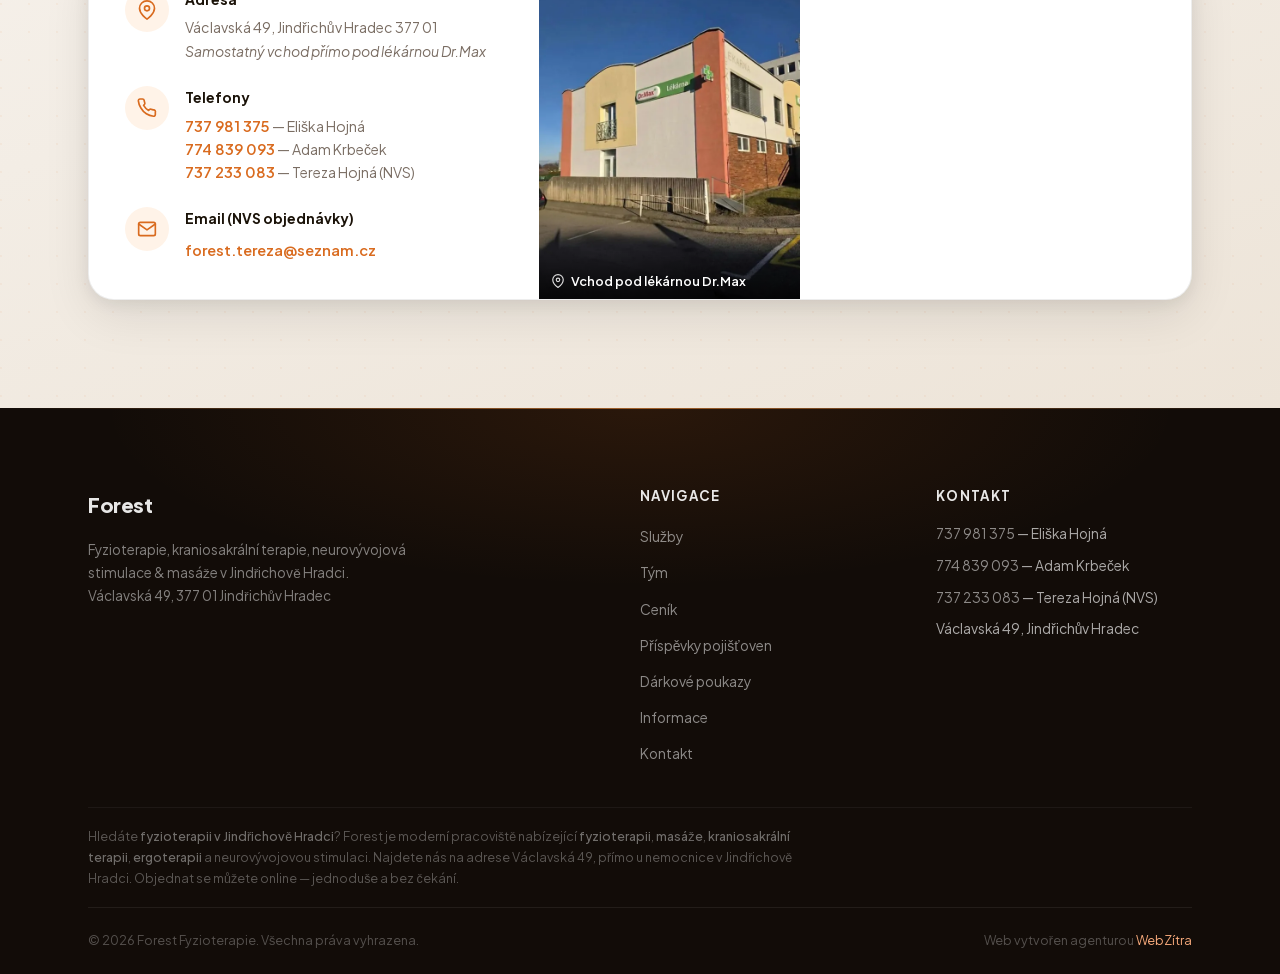
==== commit 00d19fec: "Lehký redesign „Tmavé akcenty" + služby vedle sebe - Plovoucí tmavá skleněná lišta (pill) na všech s" ====
--- a/index.html
+++ b/index.html
@@ -150,7 +150,7 @@
     }
     </script>
 
-    <link rel="stylesheet" href="css/style.css?v=11">
+    <link rel="stylesheet" href="css/style.css?v=12">
 </head>
 <body>
 
@@ -513,7 +513,7 @@
 <!-- ═══════════════════════════════════════════════════
      CENÍK
 ══════════════════════════════════════════════════════ -->
-<section id="cenik" class="section">
+<section id="cenik" class="section section-dark">
     <div class="container">
 
         <header class="section-header">
@@ -909,7 +909,7 @@
      Na webu jen náhled s vodoznakem VZOR — platný poukaz
      s evidenčním číslem vystavuje studio až po zaplacení.
 ══════════════════════════════════════════════════════ -->
-<section id="poukazy" class="section section-alt">
+<section id="poukazy" class="section section-dark">
     <div class="container">
 
         <header class="section-header">
--- a/css/style.css
+++ b/css/style.css
@@ -879,10 +879,17 @@
 /* ═══════════════════════════════════════════════════════
    SERVICES
 ═══════════════════════════════════════════════════════ */
+/* Služby vedle sebe: počítač 4 v řadě, tablet 2×2, mobil 2 sloupce */
 .services-grid {
     display: grid;
-    grid-template-columns: repeat(auto-fit, minmax(268px, 1fr));
+    grid-template-columns: repeat(2, 1fr);
     gap: 22px;
+}
+@media (min-width: 1100px) {
+    .services-grid { grid-template-columns: repeat(4, 1fr); gap: 20px; }
+}
+@media (max-width: 359px) {
+    .services-grid { grid-template-columns: 1fr; }
 }
 
 /* Shadow-based service cards s top accent barem */
@@ -928,9 +935,8 @@
 }
 
 .service-card h3 { margin-bottom: 10px; }
-@media (max-width: 520px) {
-    .service-card { padding: 24px 22px; }
-    .service-icon { width: 46px; height: 46px; margin-bottom: 14px; }
+@media (min-width: 1100px) {
+    .service-card { padding: 28px 24px; }
 }
 
 .service-card > p {
@@ -1012,6 +1018,39 @@
 .service-pdf-link:hover {
     background: var(--primary-bg);
     border-color: var(--primary);
+}
+
+/* Mobil — 2 úzké sloupce vedle sebe: menší ikona, písmo a odsazení */
+@media (max-width: 640px) {
+    .services-grid { gap: 12px; }
+    .service-card { padding: 16px 14px; border-radius: var(--radius-lg); }
+    .service-card:hover { transform: none; }
+    .service-icon {
+        width: 38px;
+        height: 38px;
+        margin-bottom: 10px;
+        border-radius: 12px;
+    }
+    .service-icon svg { width: 20px; height: 20px; }
+    .service-card h3 { font-size: 0.98rem; margin-bottom: 6px; }
+    .service-sub { margin-top: 10px; }
+    .service-sub h4 { font-size: 0.64rem; letter-spacing: 0.05em; margin-bottom: 4px; }
+    .service-list li {
+        font-size: 0.78rem;
+        line-height: 1.35;
+        padding-left: 11px;
+        padding-block: 2px;
+    }
+    .service-list li::before { width: 4px; height: 4px; top: 0.62em; transform: none; }
+    .service-lead { font-size: 0.78rem; line-height: 1.45; margin-bottom: 8px; }
+    .service-label { font-size: 0.74rem; margin-bottom: 4px; }
+    .service-abbr { font-size: 0.68rem; margin-bottom: 6px; }
+    .service-pdf-link {
+        font-size: 0.74rem;
+        padding: 6px 10px;
+        margin-top: 10px;
+        white-space: normal;
+    }
 }
 
 /* ═══════════════════════════════════════════════════════
@@ -2604,6 +2643,165 @@
 }
 
 /* ═══════════════════════════════════════════════════════
+   REDESIGN 2026-09 — „Tmavé akcenty"
+   Plovoucí tmavá skleněná lišta, tmavé sekce (.section-dark
+   na #cenik a #poukazy) s oranžovou září, výraznější tlačítka.
+   Jen vzhled — obsah a rozložení stránek beze změn.
+═══════════════════════════════════════════════════════ */
+:root {
+    --header-h: 60px;
+    --glow:        0 6px 22px rgba(217,107,31,0.38);
+    --glow-strong: 0 10px 34px rgba(217,107,31,0.55);
+}
+
+/* ── Plovoucí tmavá skleněná lišta ── */
+.header {
+    top: 10px;
+    left: 12px;
+    right: 12px;
+    max-width: 1240px;
+    margin-left: auto;
+    margin-right: auto;
+    border-radius: var(--radius-full);
+    border-bottom: 0;
+}
+.header::before {
+    border-radius: inherit;
+    background: rgba(18,12,8,0.80);
+    backdrop-filter: blur(16px) saturate(140%);
+    -webkit-backdrop-filter: blur(16px) saturate(140%);
+    box-shadow: inset 0 0 0 1px rgba(255,255,255,0.10), 0 12px 32px rgba(18,12,8,0.22);
+}
+.header.hero-transparent::before {
+    background: rgba(18,12,8,0.32);
+    backdrop-filter: blur(12px);
+    -webkit-backdrop-filter: blur(12px);
+    box-shadow: inset 0 0 0 1px rgba(255,255,255,0.14);
+}
+.header.scrolled {
+    height: 56px;
+    box-shadow: none;
+}
+.header .container.header-inner {
+    max-width: none;
+    padding-left: 22px;
+    padding-right: 8px;
+}
+.header .logo-img { height: 40px; max-height: 40px; }
+.header .nav-link { color: rgba(255,255,255,0.82); }
+.header .nav-link:hover { color: #fff; background: rgba(255,255,255,0.10); }
+.header .nav-link.active { color: var(--primary-light); background: rgba(217,107,31,0.16); }
+.header .hamburger span { background: #fff; }
+@media (max-width: 960px) {
+    .header { top: 8px; left: 8px; right: 8px; }
+    .header .container.header-inner { padding-left: 16px; padding-right: 12px; }
+}
+
+/* ── Tlačítka se září ── */
+.btn-primary { box-shadow: var(--glow); }
+.btn-primary:hover { box-shadow: var(--glow-strong); }
+
+/* ── Karty na světlých sekcích — jemný oranžový lem při najetí ── */
+.service-card:hover,
+.info-card:hover,
+.ins-card:hover {
+    box-shadow: var(--shadow-md), 0 0 0 1px rgba(217,107,31,0.16), 0 14px 40px rgba(217,107,31,0.10);
+}
+
+/* ── Tmavé sekce ── */
+.section-dark {
+    position: relative;
+    background:
+        radial-gradient(ellipse 65% 50% at 50% 105%, rgba(217,107,31,0.20) 0%, transparent 70%),
+        radial-gradient(ellipse 40% 35% at 8% 0%, rgba(217,107,31,0.08) 0%, transparent 70%),
+        radial-gradient(circle at 1px 1px, rgba(255,255,255,0.035) 1px, transparent 0) 0 0 / 28px 28px,
+        linear-gradient(180deg, #1A120C 0%, #110B07 100%);
+    color: rgba(255,255,255,0.78);
+}
+.section-dark h2,
+.section-dark h3,
+.section-dark h4 { color: #fff; }
+.section-dark .section-header p { color: rgba(255,255,255,0.62); }
+.section-dark .section-tag {
+    background: rgba(217,107,31,0.14);
+    border-color: rgba(217,107,31,0.38);
+    color: var(--primary-light);
+    box-shadow: 0 0 20px rgba(217,107,31,0.18);
+}
+
+/* Ceník na tmavém — skleněná tabulka se svítícími cenami */
+.section-dark .pricing-wrap {
+    background: rgba(255,255,255,0.035);
+    box-shadow: inset 0 0 0 1px rgba(255,255,255,0.09), 0 24px 60px rgba(0,0,0,0.35);
+}
+.section-dark .pricing-table { background: transparent; }
+.section-dark .pricing-table thead { background: rgba(217,107,31,0.12); }
+.section-dark .pricing-table th {
+    color: var(--primary-light);
+    border-bottom-color: rgba(217,107,31,0.28);
+}
+.section-dark .pricing-table td {
+    color: rgba(255,255,255,0.88);
+    border-bottom-color: rgba(255,255,255,0.07);
+}
+.section-dark .pricing-table tbody tr:hover td { background: rgba(255,255,255,0.045); }
+.section-dark .pricing-highlight td { background: rgba(217,107,31,0.12); }
+.section-dark .pricing-table .price-cell {
+    color: #F7A26A;
+    text-shadow: 0 0 18px rgba(240,145,63,0.35);
+}
+.section-dark .pricing-table .duration-cell { color: rgba(255,255,255,0.5); }
+.section-dark .pricing-note { color: rgba(255,255,255,0.55); }
+.section-dark .pricing-note a { color: var(--primary-light); }
+
+/* Poukazy na tmavém — skleněné karty, krémové poukazy vyniknou */
+.section-dark .voucher-card {
+    background: rgba(255,255,255,0.045);
+    border-color: rgba(255,255,255,0.09);
+    box-shadow: 0 20px 50px rgba(0,0,0,0.35);
+}
+.section-dark .voucher-card:hover {
+    border-color: rgba(217,107,31,0.45);
+    box-shadow: 0 24px 60px rgba(0,0,0,0.45), 0 0 40px rgba(217,107,31,0.16);
+}
+.section-dark .voucher-img { border-bottom-color: rgba(255,255,255,0.08); }
+.section-dark .voucher-services { color: rgba(255,255,255,0.6); }
+.section-dark .voucher-price {
+    color: #F7A26A;
+    text-shadow: 0 0 18px rgba(240,145,63,0.3);
+}
+.section-dark .voucher-how {
+    background: rgba(255,255,255,0.045);
+    box-shadow: inset 0 0 0 1px rgba(255,255,255,0.09);
+}
+.section-dark .voucher-steps li { color: rgba(255,255,255,0.82); }
+.section-dark .voucher-steps li span {
+    background: rgba(217,107,31,0.16);
+    border-color: rgba(217,107,31,0.4);
+    color: var(--primary-light);
+}
+.section-dark .voucher-note {
+    color: rgba(255,255,255,0.55);
+    border-top-color: rgba(255,255,255,0.1);
+}
+.section-dark .voucher-note svg { color: #7FC49A; }
+
+/* ── Patička — navazuje na tmavé sekce, oranžová linka nahoře ── */
+.footer {
+    position: relative;
+    background:
+        radial-gradient(ellipse 60% 45% at 50% 0%, rgba(217,107,31,0.12) 0%, transparent 70%),
+        #120C08;
+}
+.footer::before {
+    content: '';
+    position: absolute;
+    top: 0; left: 0; right: 0;
+    height: 1px;
+    background: linear-gradient(90deg, transparent, rgba(240,145,63,0.6), transparent);
+}
+
+/* ═══════════════════════════════════════════════════════
    PRINT
 ═══════════════════════════════════════════════════════ */
 @media print {
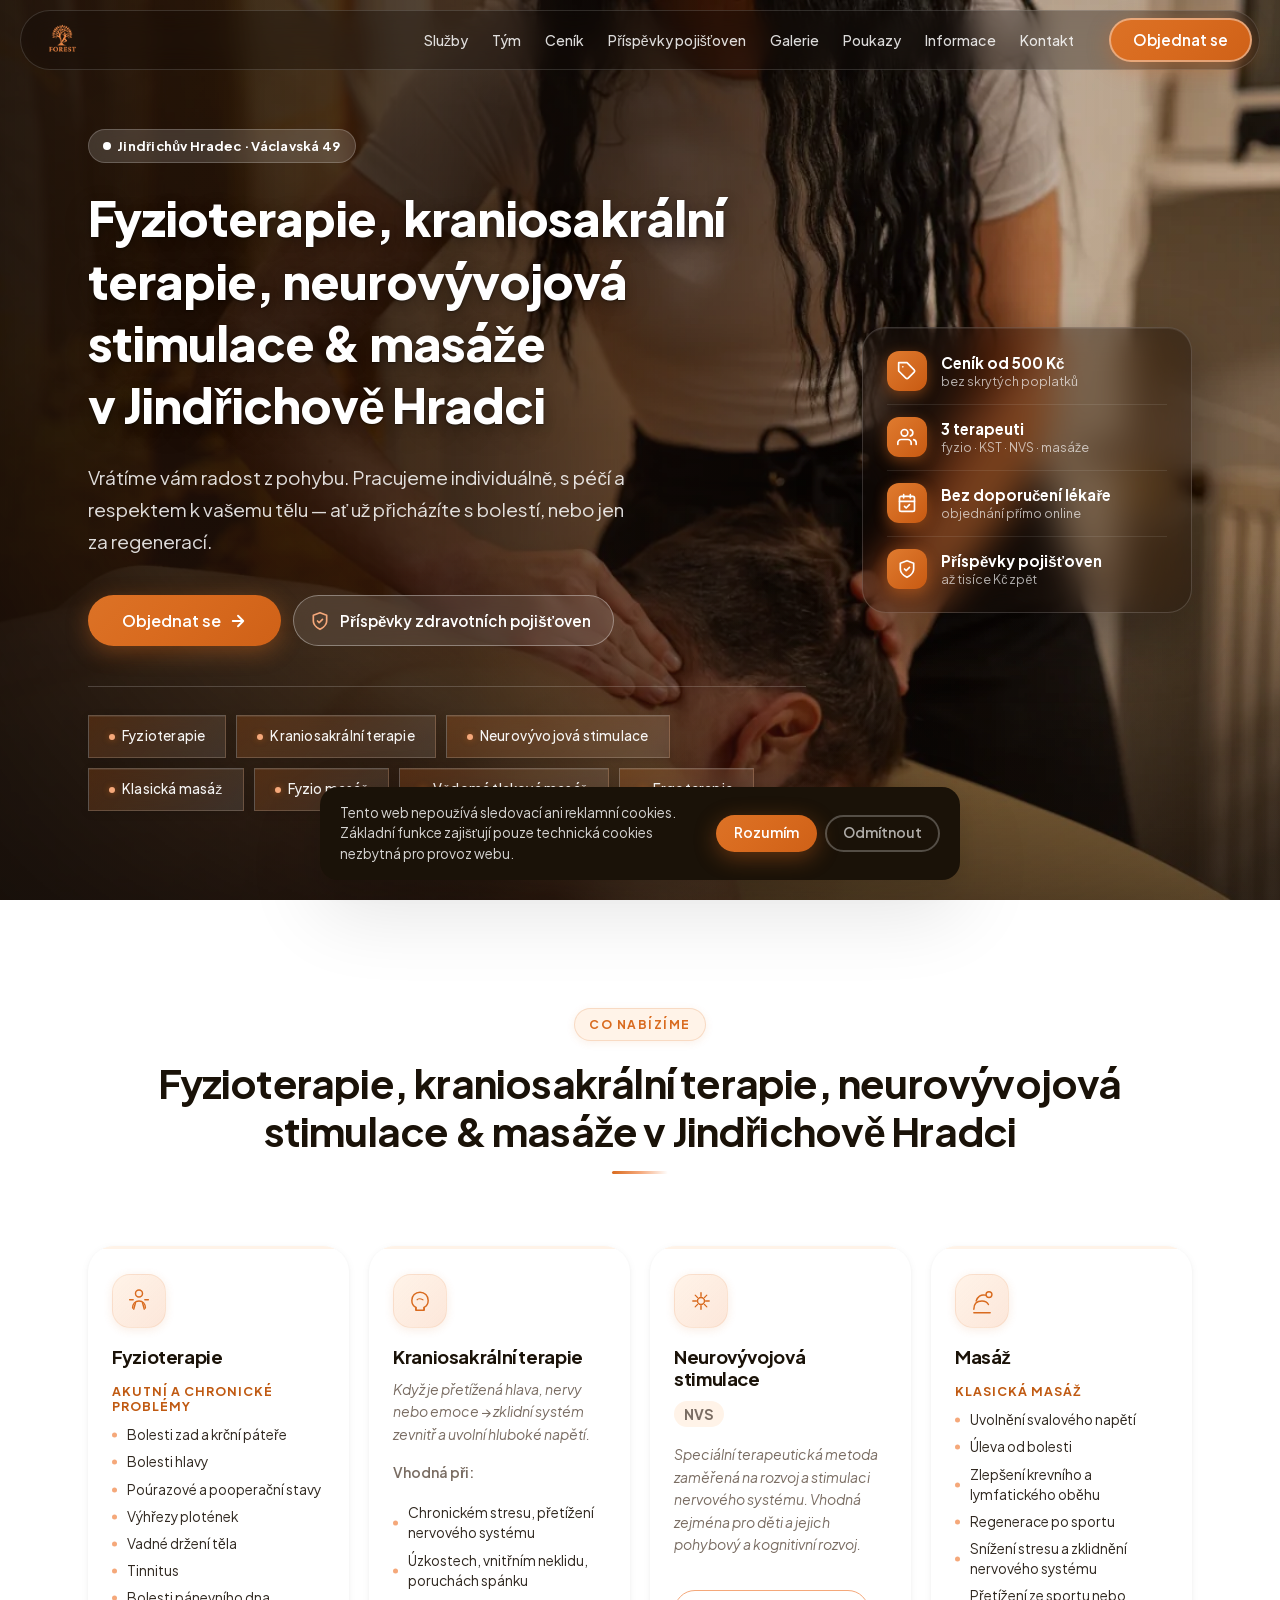
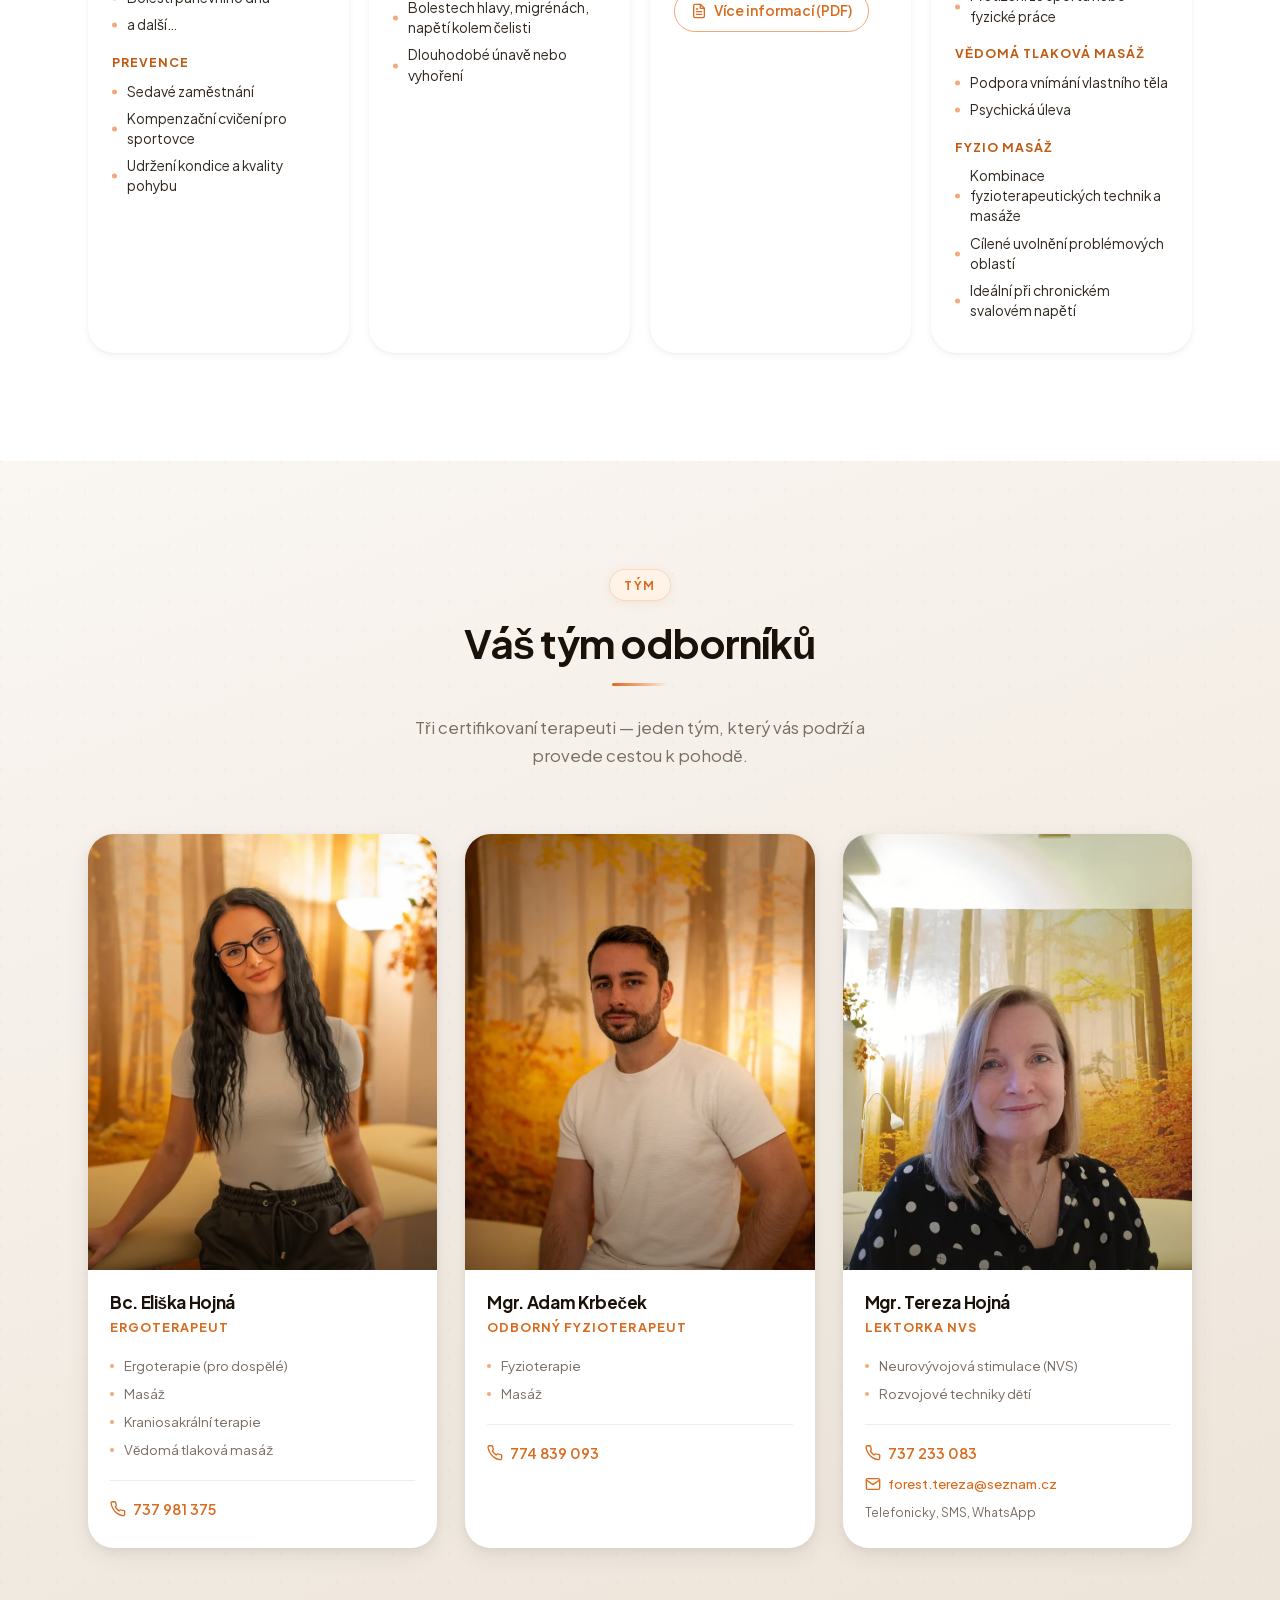
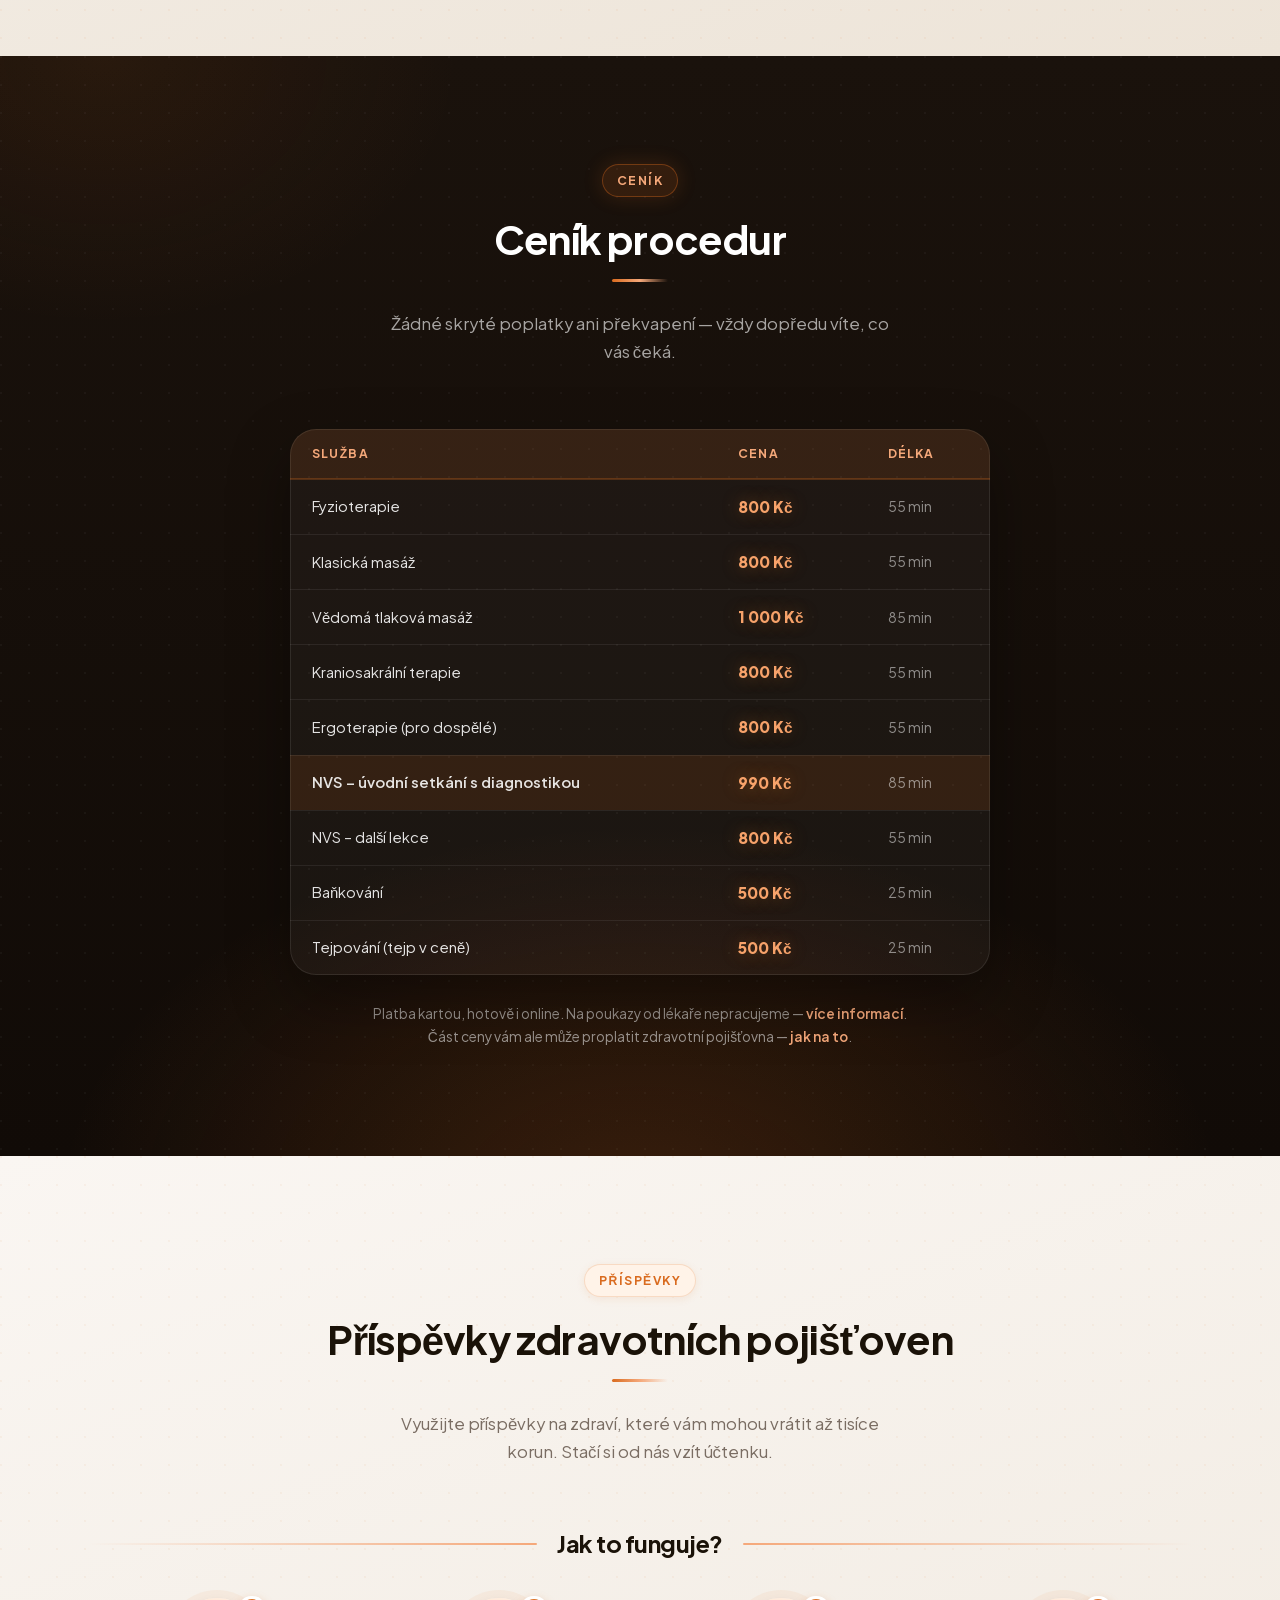
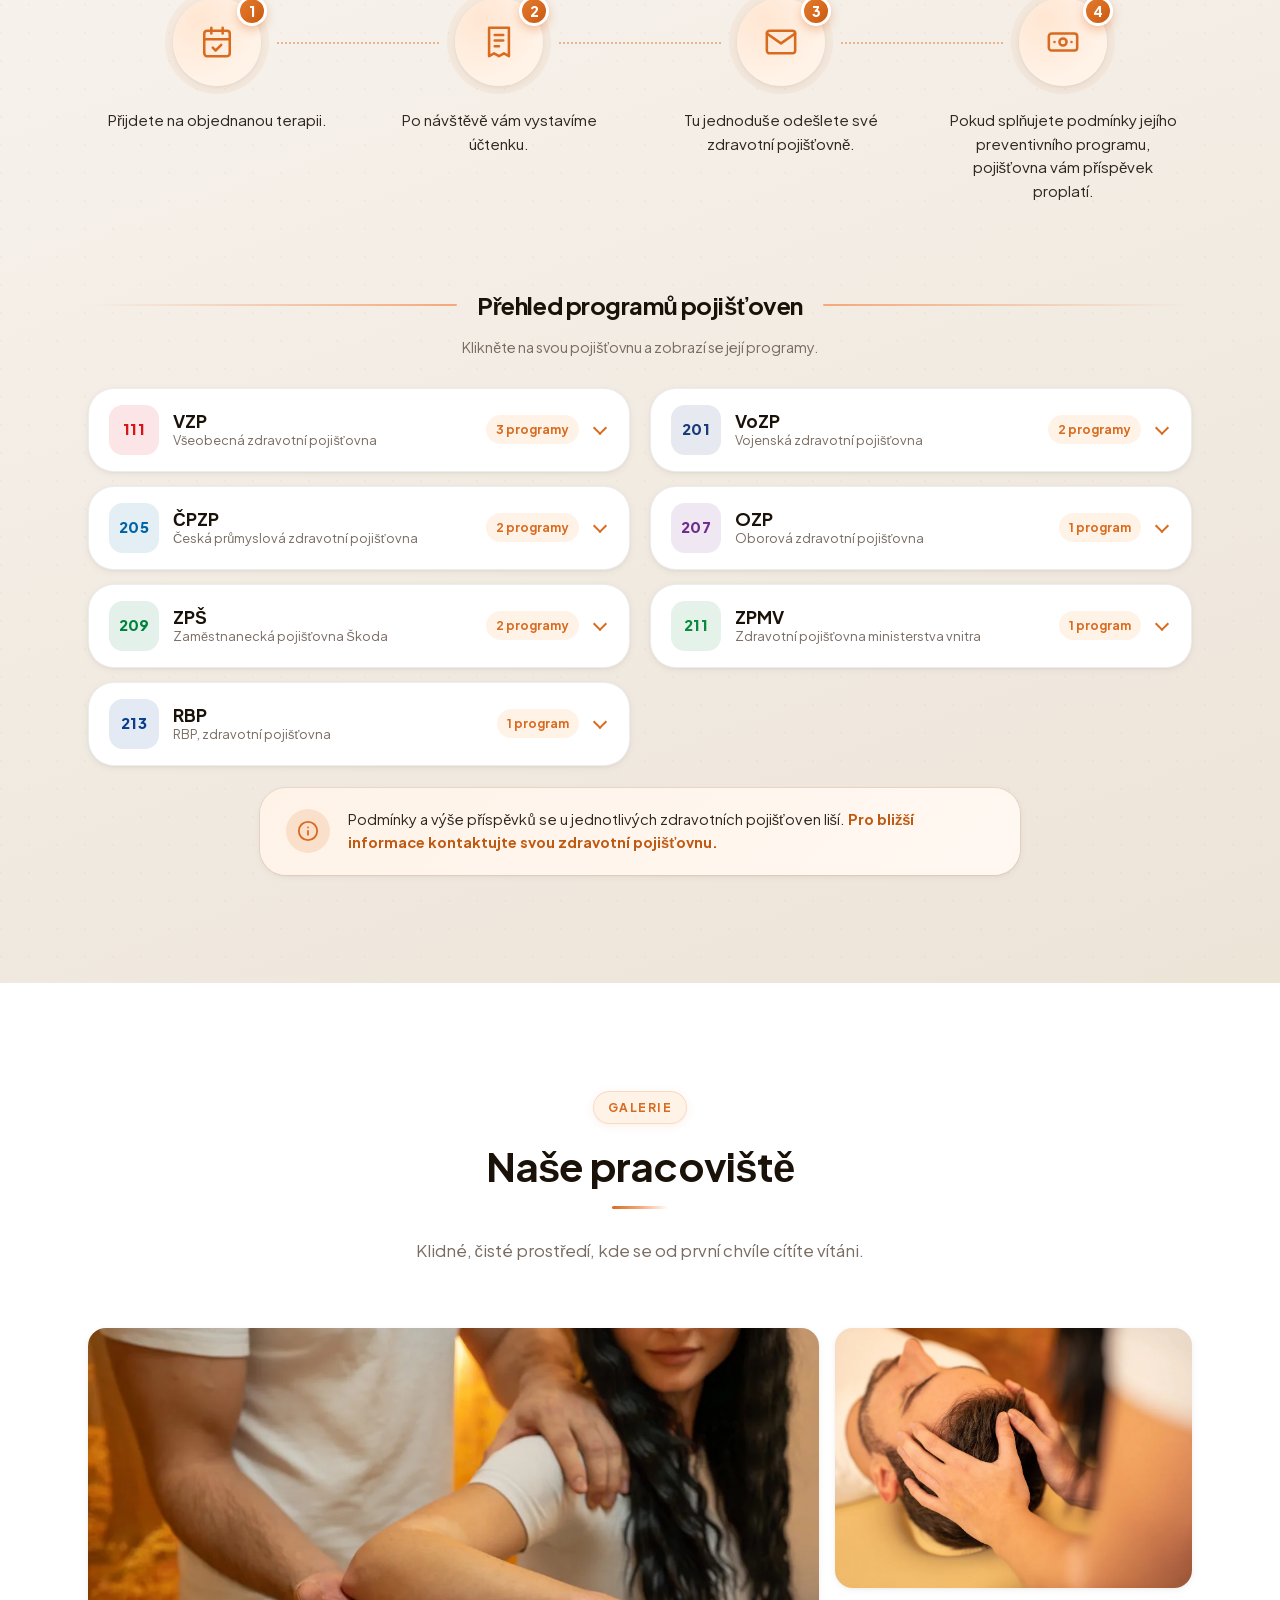
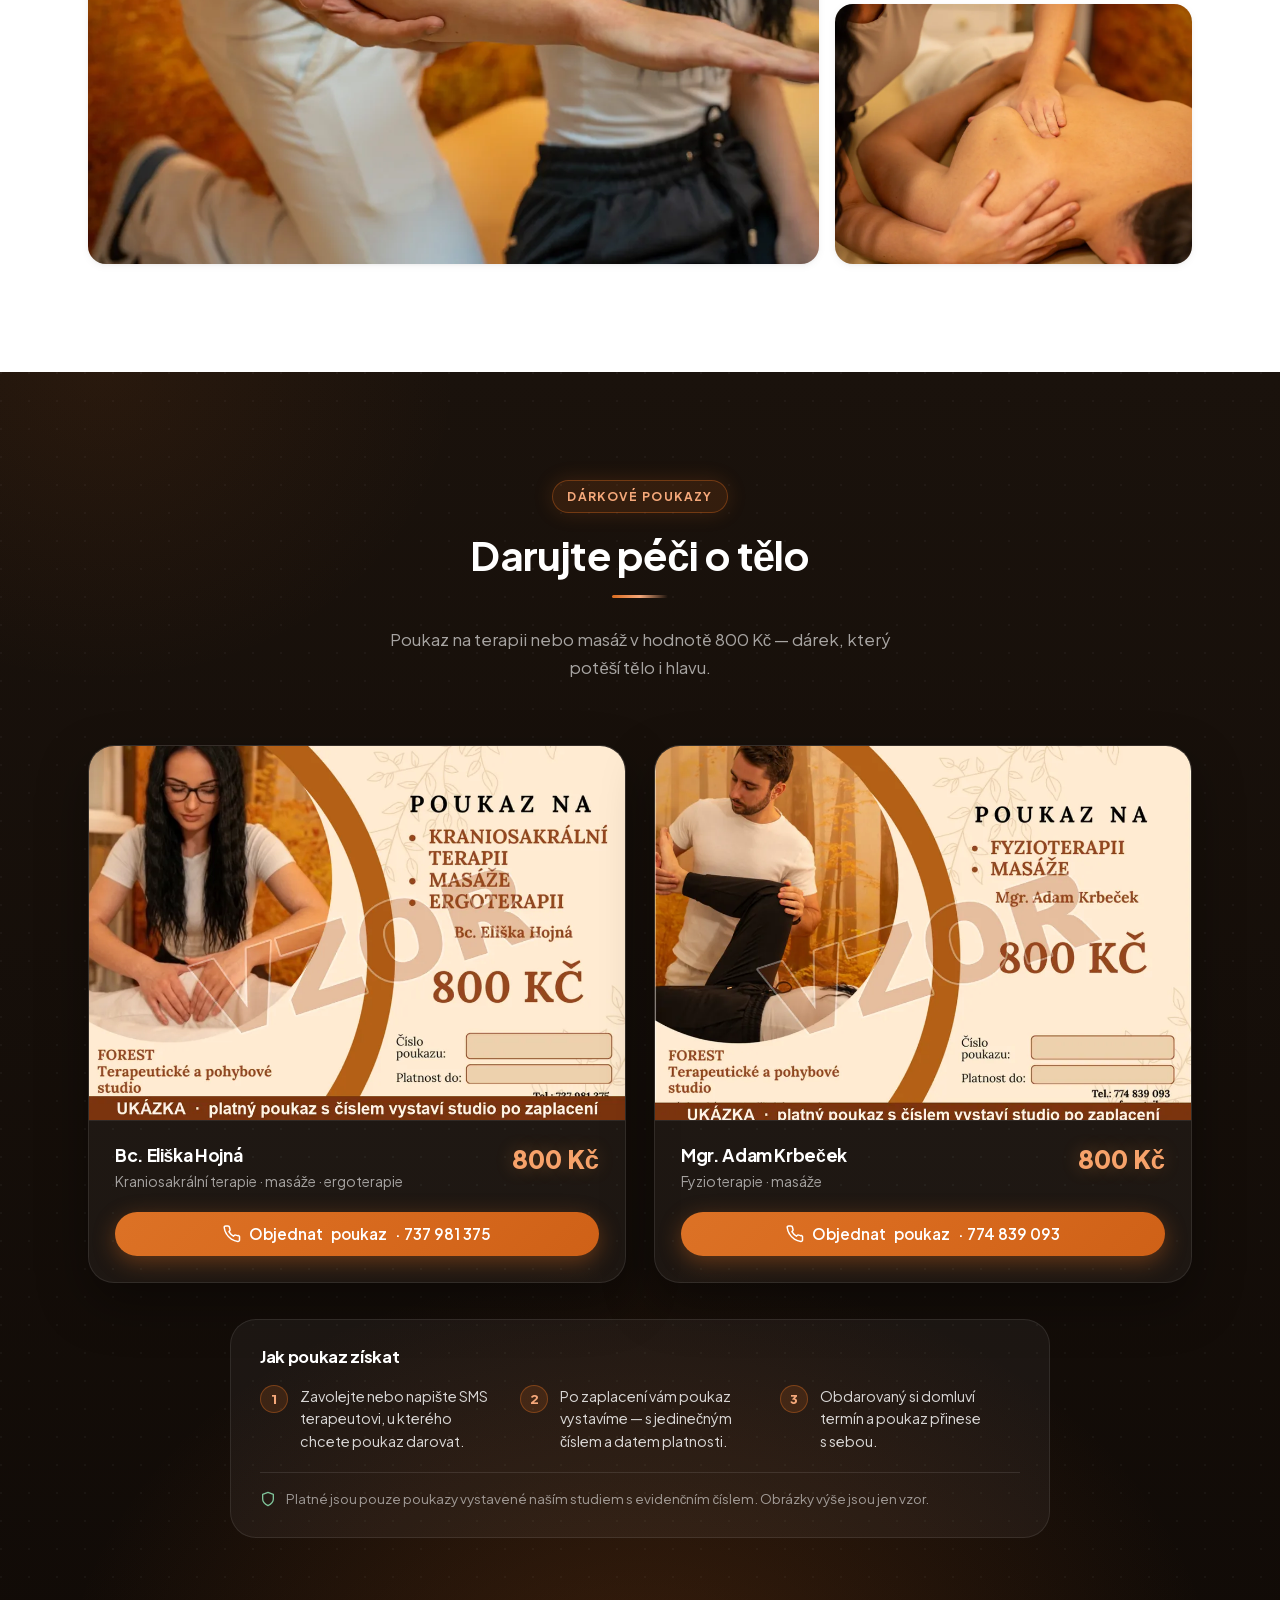
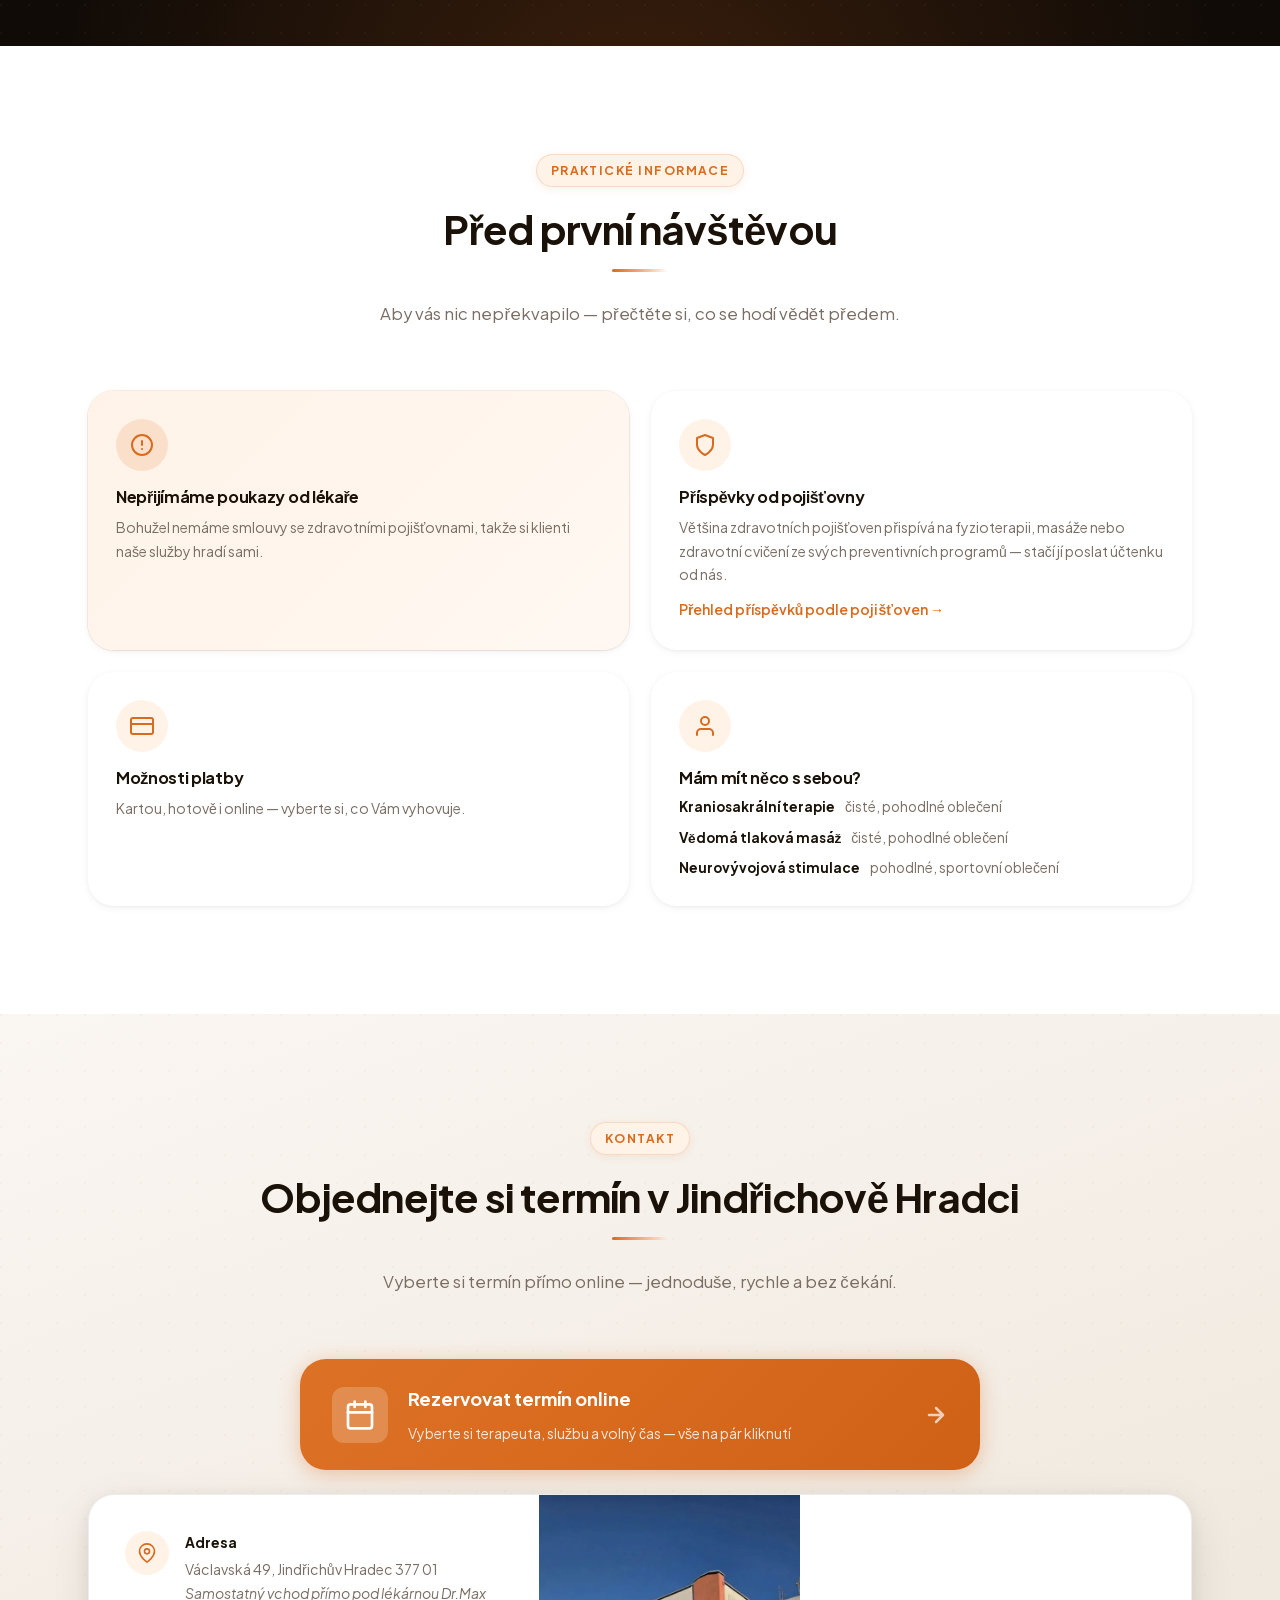
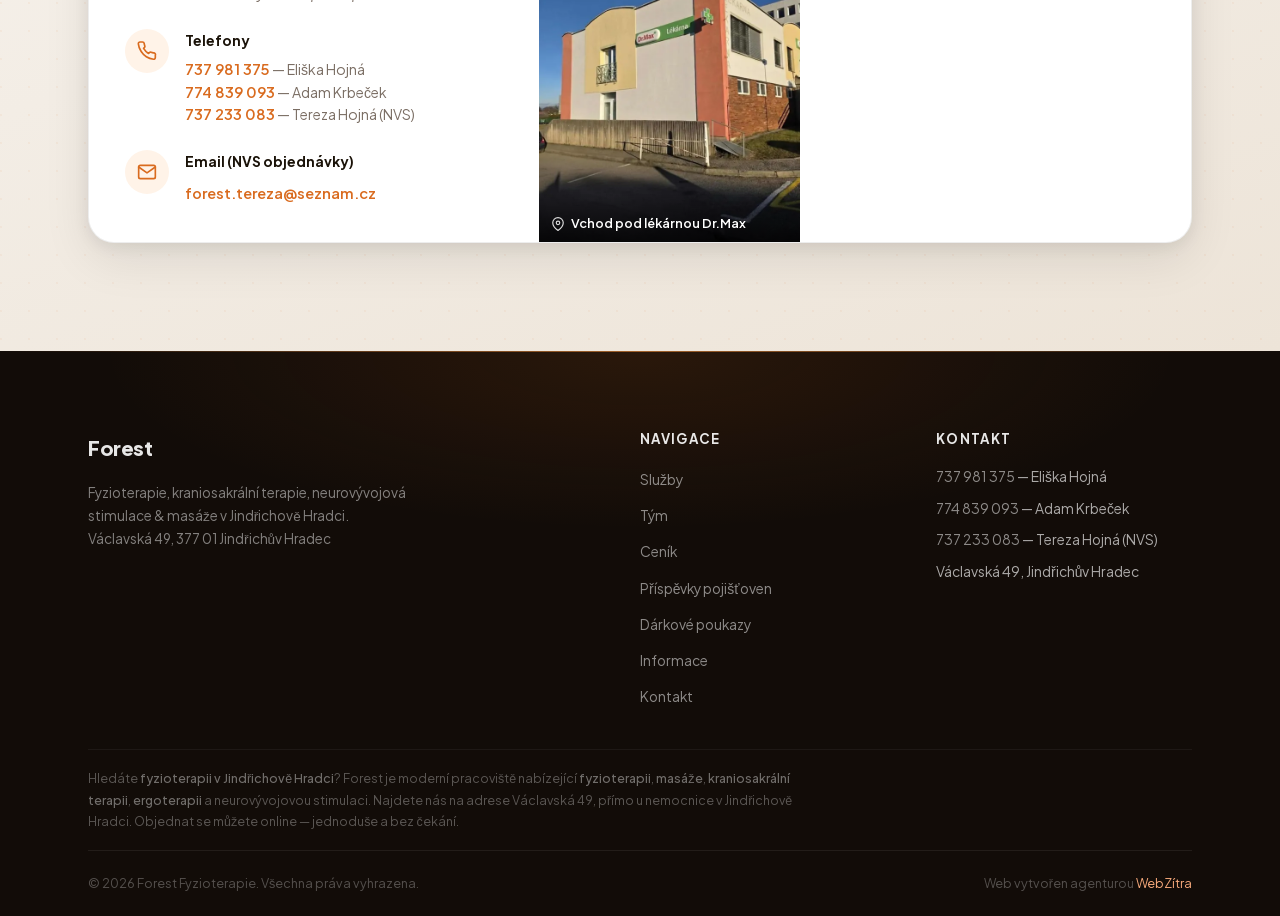
==== commit 091381cc: "Hero: fotka + skleněná karta s praktickými údaji - Počítač: text vlevo, vpravo skleněná karta (Ceník" ====
--- a/index.html
+++ b/index.html
@@ -150,7 +150,7 @@
     }
     </script>
 
-    <link rel="stylesheet" href="css/style.css?v=12">
+    <link rel="stylesheet" href="css/style.css?v=13">
 </head>
 <body>
 
@@ -219,7 +219,8 @@
     </div>
     <div class="hero-overlay" aria-hidden="true"></div>
 
-    <div class="container hero-content-centered">
+    <div class="container hero-content-centered hero-layout">
+        <div class="hero-main">
         <span class="pill pill-light">
             <svg width="8" height="8" viewBox="0 0 8 8" fill="currentColor" aria-hidden="true"><circle cx="4" cy="4" r="4"/></svg>
             Jindřichův Hradec · Václavská 49
@@ -249,6 +250,41 @@
             <span class="hero-service-tag">Vědomá tlaková masáž</span>
             <span class="hero-service-tag">Ergoterapie</span>
         </div>
+        </div>
+
+        <!-- Skleněná karta s praktickými údaji (na mobilu mřížka 2×2) -->
+        <aside class="hero-info" aria-label="Praktické informace">
+            <a href="#cenik" class="hero-info-item">
+                <span class="hero-info-icon" aria-hidden="true">
+                    <svg width="20" height="20" viewBox="0 0 24 24" fill="none" stroke="currentColor" stroke-width="2" stroke-linecap="round" stroke-linejoin="round"><path d="M20.59 13.41l-7.17 7.17a2 2 0 0 1-2.83 0L2 12V2h10l8.59 8.59a2 2 0 0 1 0 2.82z"/><line x1="7" y1="7" x2="7.01" y2="7"/></svg>
+                </span>
+                <span class="hero-info-text"><strong>Ceník od 500&nbsp;Kč</strong><span>bez skrytých poplatků</span></span>
+            </a>
+            <a href="#tym" class="hero-info-item">
+                <span class="hero-info-icon" aria-hidden="true">
+                    <svg width="20" height="20" viewBox="0 0 24 24" fill="none" stroke="currentColor" stroke-width="2" stroke-linecap="round" stroke-linejoin="round"><path d="M17 21v-2a4 4 0 0 0-4-4H5a4 4 0 0 0-4 4v2"/><circle cx="9" cy="7" r="4"/><path d="M23 21v-2a4 4 0 0 0-3-3.87"/><path d="M16 3.13a4 4 0 0 1 0 7.75"/></svg>
+                </span>
+                <span class="hero-info-text"><strong>3 terapeuti</strong><span>fyzio · KST · NVS · masáže</span></span>
+            </a>
+            <a href="#" class="hero-info-item" data-booking>
+                <span class="hero-info-icon" aria-hidden="true">
+                    <svg width="20" height="20" viewBox="0 0 24 24" fill="none" stroke="currentColor" stroke-width="2" stroke-linecap="round" stroke-linejoin="round"><rect x="3" y="4" width="18" height="18" rx="2"/><path d="M16 2v4M8 2v4M3 10h18"/><path d="m9 16 2 2 4-4"/></svg>
+                </span>
+                <span class="hero-info-text"><strong>Bez doporučení lékaře</strong><span>objednání přímo online</span></span>
+            </a>
+            <a href="#prispevky" class="hero-info-item hero-info-item--insurance">
+                <span class="hero-info-icon" aria-hidden="true">
+                    <svg width="20" height="20" viewBox="0 0 24 24" fill="none" stroke="currentColor" stroke-width="2" stroke-linecap="round" stroke-linejoin="round"><path d="M12 22s8-4 8-10V5l-8-3-8 3v7c0 6 8 10 8 10z"/><path d="m9 12 2 2 4-4"/></svg>
+                </span>
+                <span class="hero-info-text"><strong>Příspěvky pojišťoven</strong><span>až tisíce Kč zpět</span></span>
+            </a>
+            <a href="#poukazy" class="hero-info-item hero-info-item--gift">
+                <span class="hero-info-icon" aria-hidden="true">
+                    <svg width="20" height="20" viewBox="0 0 24 24" fill="none" stroke="currentColor" stroke-width="2" stroke-linecap="round" stroke-linejoin="round"><polyline points="20 12 20 22 4 22 4 12"/><rect x="2" y="7" width="20" height="5"/><line x1="12" y1="22" x2="12" y2="7"/><path d="M12 7H7.5a2.5 2.5 0 0 1 0-5C11 2 12 7 12 7z"/><path d="M12 7h4.5a2.5 2.5 0 0 0 0-5C13 2 12 7 12 7z"/></svg>
+                </span>
+                <span class="hero-info-text"><strong>Dárkové poukazy</strong><span>800 Kč</span></span>
+            </a>
+        </aside>
     </div>
 
     <a href="#sluzby" class="hero-scroll" aria-label="Přejít na služby">
--- a/css/style.css
+++ b/css/style.css
@@ -2786,6 +2786,145 @@
 }
 .section-dark .voucher-note svg { color: #7FC49A; }
 
+/* ── Hero: fotka + skleněná karta s praktickými údaji ── */
+.hero-fullimg .hero-layout { width: 100%; }
+
+/* Pomalé jemné přiblížení fotky při načtení (jednorázové) */
+.hero-bg-img img {
+    transform-origin: 60% 40%;
+    animation: hero-zoom 22s cubic-bezier(0.2, 0.6, 0.2, 1) both;
+}
+@keyframes hero-zoom {
+    from { transform: scale(1.1); }
+    to   { transform: scale(1); }
+}
+
+.hero-info {
+    position: relative;
+    z-index: 2;
+    display: flex;
+    flex-direction: column;
+    padding: 10px;
+    border-radius: 24px;
+    background: rgba(18,12,8,0.40);
+    border: 1px solid rgba(255,255,255,0.16);
+    backdrop-filter: blur(18px) saturate(140%);
+    -webkit-backdrop-filter: blur(18px) saturate(140%);
+    box-shadow: 0 24px 60px rgba(0,0,0,0.35), inset 0 1px 0 rgba(255,255,255,0.08);
+    animation: hero-card-in 0.8s cubic-bezier(0.2, 0.8, 0.2, 1) 0.25s both;
+}
+@keyframes hero-card-in {
+    from { opacity: 0; transform: translateY(16px); }
+    to   { opacity: 1; transform: none; }
+}
+.hero-info-item {
+    position: relative;
+    display: flex;
+    align-items: center;
+    gap: 14px;
+    padding: 13px 14px;
+    border-radius: 16px;
+    color: #fff;
+    text-decoration: none;
+    transition: background var(--ease);
+}
+.hero-info-item + .hero-info-item::before {   /* jemný oddělovač */
+    content: '';
+    position: absolute;
+    top: 0; left: 14px; right: 14px;
+    height: 1px;
+    background: rgba(255,255,255,0.09);
+}
+.hero-info-item::after {                       /* šipka při najetí */
+    content: '→';
+    margin-left: auto;
+    color: var(--primary-light);
+    font-weight: 700;
+    opacity: 0;
+    transform: translateX(-4px);
+    transition: opacity var(--ease), transform var(--ease);
+}
+.hero-info-item:hover { background: rgba(255,255,255,0.08); }
+.hero-info-item:hover::after { opacity: 1; transform: none; }
+.hero-info-icon {
+    flex-shrink: 0;
+    width: 40px;
+    height: 40px;
+    border-radius: 12px;
+    display: grid;
+    place-items: center;
+    color: #fff;
+    background: linear-gradient(135deg, #E07B2F 0%, #C85A12 100%);
+    box-shadow: 0 4px 14px rgba(217,107,31,0.45);
+}
+.hero-info-text {
+    display: flex;
+    flex-direction: column;
+    line-height: 1.3;
+    min-width: 0;
+}
+.hero-info-text strong { font-size: 0.95rem; font-weight: 700; }
+.hero-info-text span   { font-size: 0.78rem; color: rgba(255,255,255,0.65); }
+.hero-info-item--gift { display: none; }   /* na počítači je v kartě „Příspěvky" */
+
+/* Počítač — text vlevo, karta vpravo, ztmavení jen pod textem */
+@media (min-width: 1024px) {
+    .hero-fullimg .hero-layout {
+        max-width: var(--container);
+        display: grid;
+        grid-template-columns: minmax(0, 1fr) 330px;
+        gap: 56px;
+        align-items: center;
+    }
+    .hero-fullimg .hero-overlay {
+        background:
+            linear-gradient(90deg, rgba(18,12,8,0.90) 0%, rgba(18,12,8,0.72) 36%, rgba(18,12,8,0.28) 68%, rgba(18,12,8,0.14) 100%),
+            linear-gradient(to top, rgba(18,12,8,0.6) 0%, transparent 40%);
+    }
+}
+
+/* Tablet a mobil — karta jako mřížka 2×2 pod tlačítky */
+@media (max-width: 1023px) {
+    .hero-info {
+        display: grid;
+        grid-template-columns: 1fr 1fr;
+        gap: 8px;
+        padding: 0;
+        margin-top: 4px;
+        background: none;
+        border: 0;
+        box-shadow: none;
+        backdrop-filter: none;
+        -webkit-backdrop-filter: none;
+    }
+    .hero-info-item {
+        gap: 10px;
+        padding: 10px;
+        border-radius: 14px;
+        background: rgba(18,12,8,0.38);
+        border: 1px solid rgba(255,255,255,0.14);
+        backdrop-filter: blur(12px);
+        -webkit-backdrop-filter: blur(12px);
+    }
+    .hero-info-item + .hero-info-item::before,
+    .hero-info-item::after { display: none; }
+    .hero-info-icon { width: 32px; height: 32px; border-radius: 10px; }
+    .hero-info-icon svg { width: 16px; height: 16px; }
+    .hero-info-text strong { font-size: 0.82rem; }
+    .hero-info-item--insurance { display: none; }   /* tlačítko příspěvků je hned nad kartou */
+    .hero-info-item--gift { display: flex; }
+}
+/* Mobil — jen ikona + nadpis; štítky služeb vynechat (služby jsou v nadpisu) */
+@media (max-width: 600px) {
+    .hero-info-text span { display: none; }
+    .hero-info-text strong { font-size: 0.78rem; line-height: 1.25; }
+    .hero-fullimg .hero-services { display: none; }
+}
+@media (prefers-reduced-motion: reduce) {
+    .hero-bg-img img,
+    .hero-info { animation: none; }
+}
+
 /* ── Patička — navazuje na tmavé sekce, oranžová linka nahoře ── */
 .footer {
     position: relative;
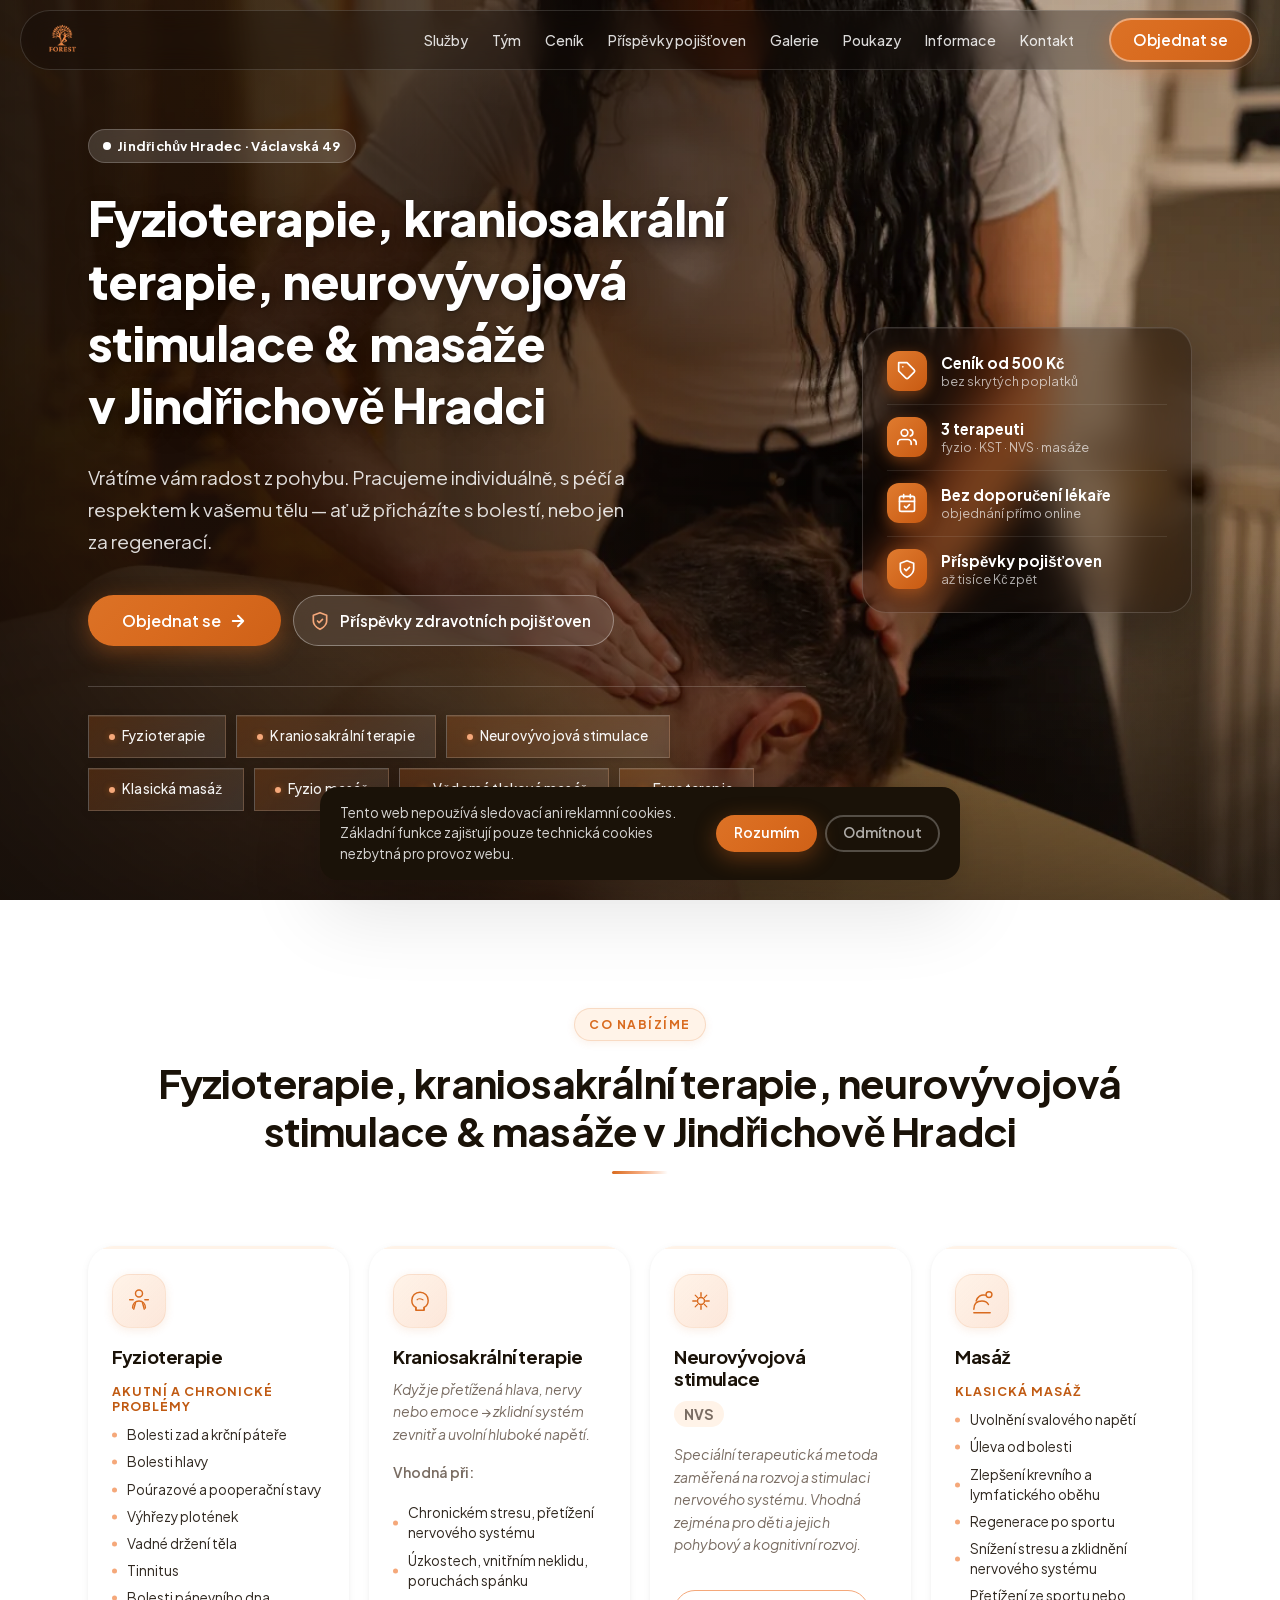
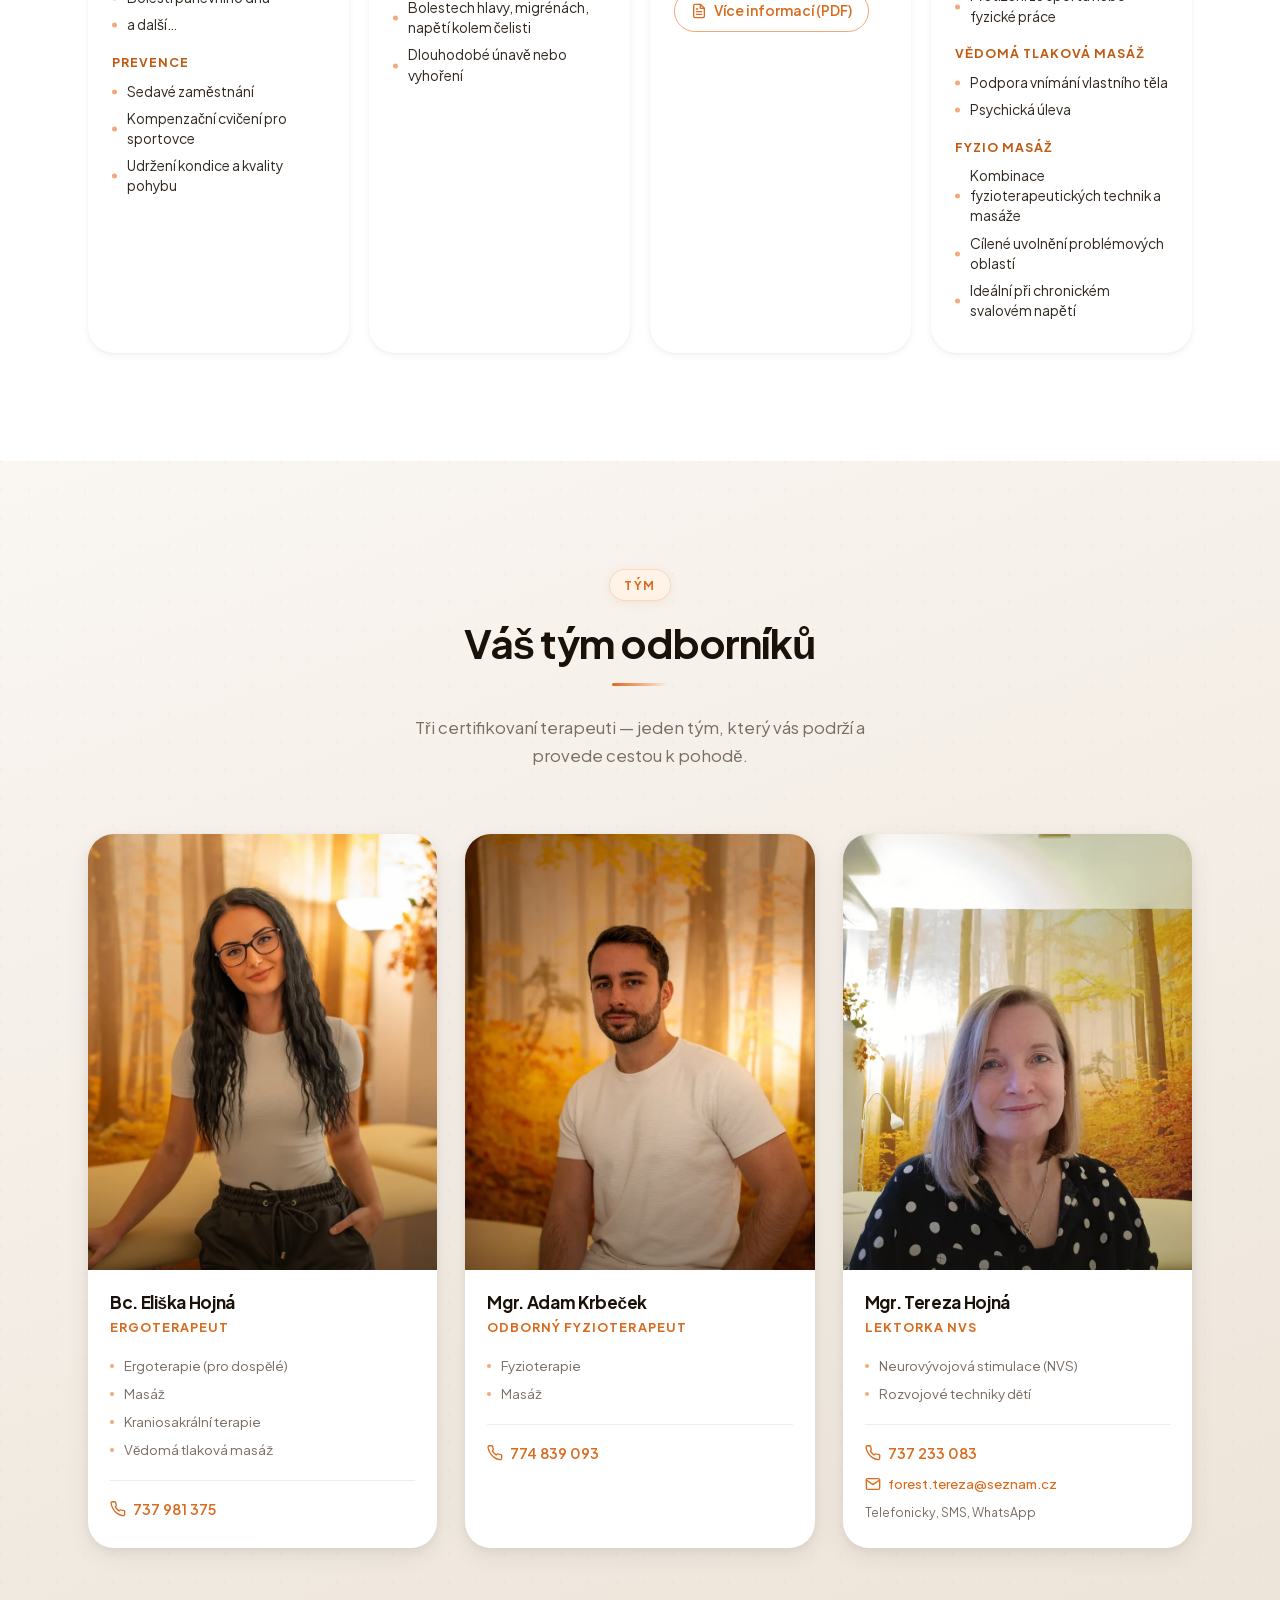
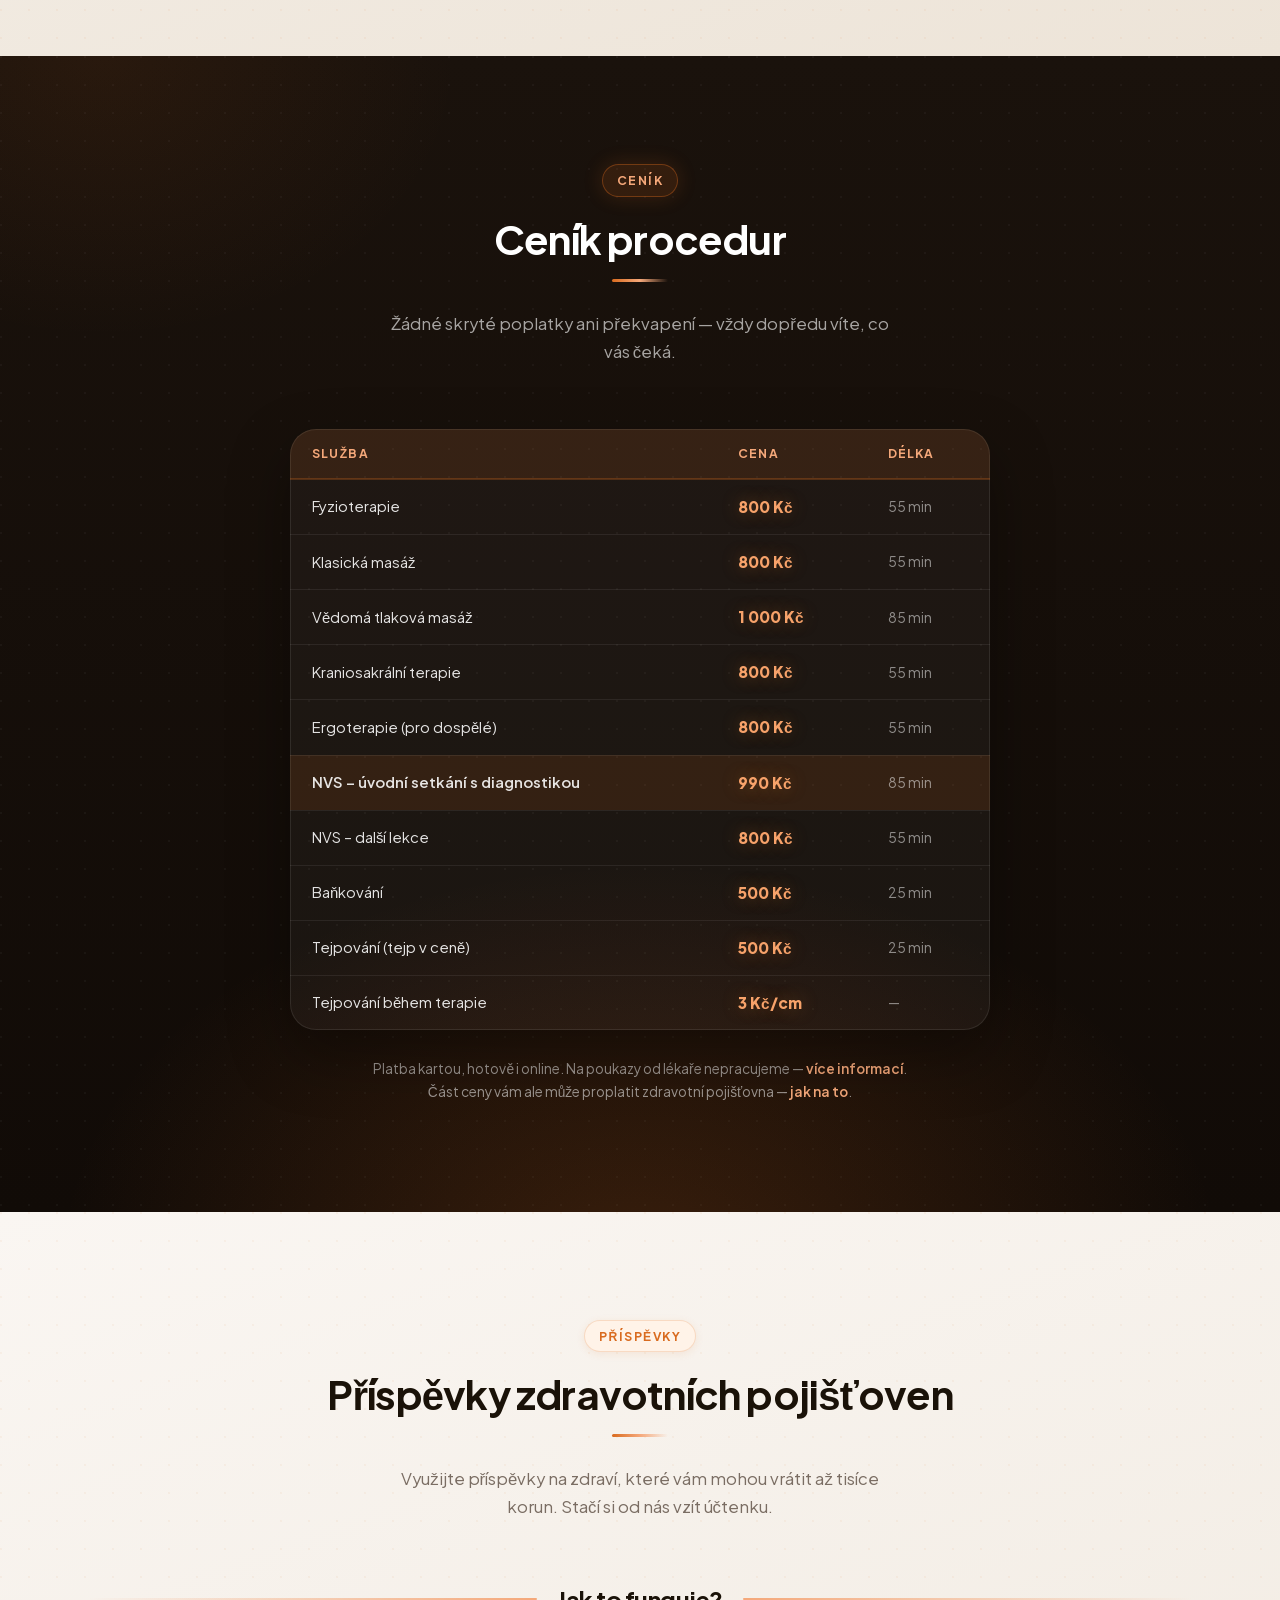
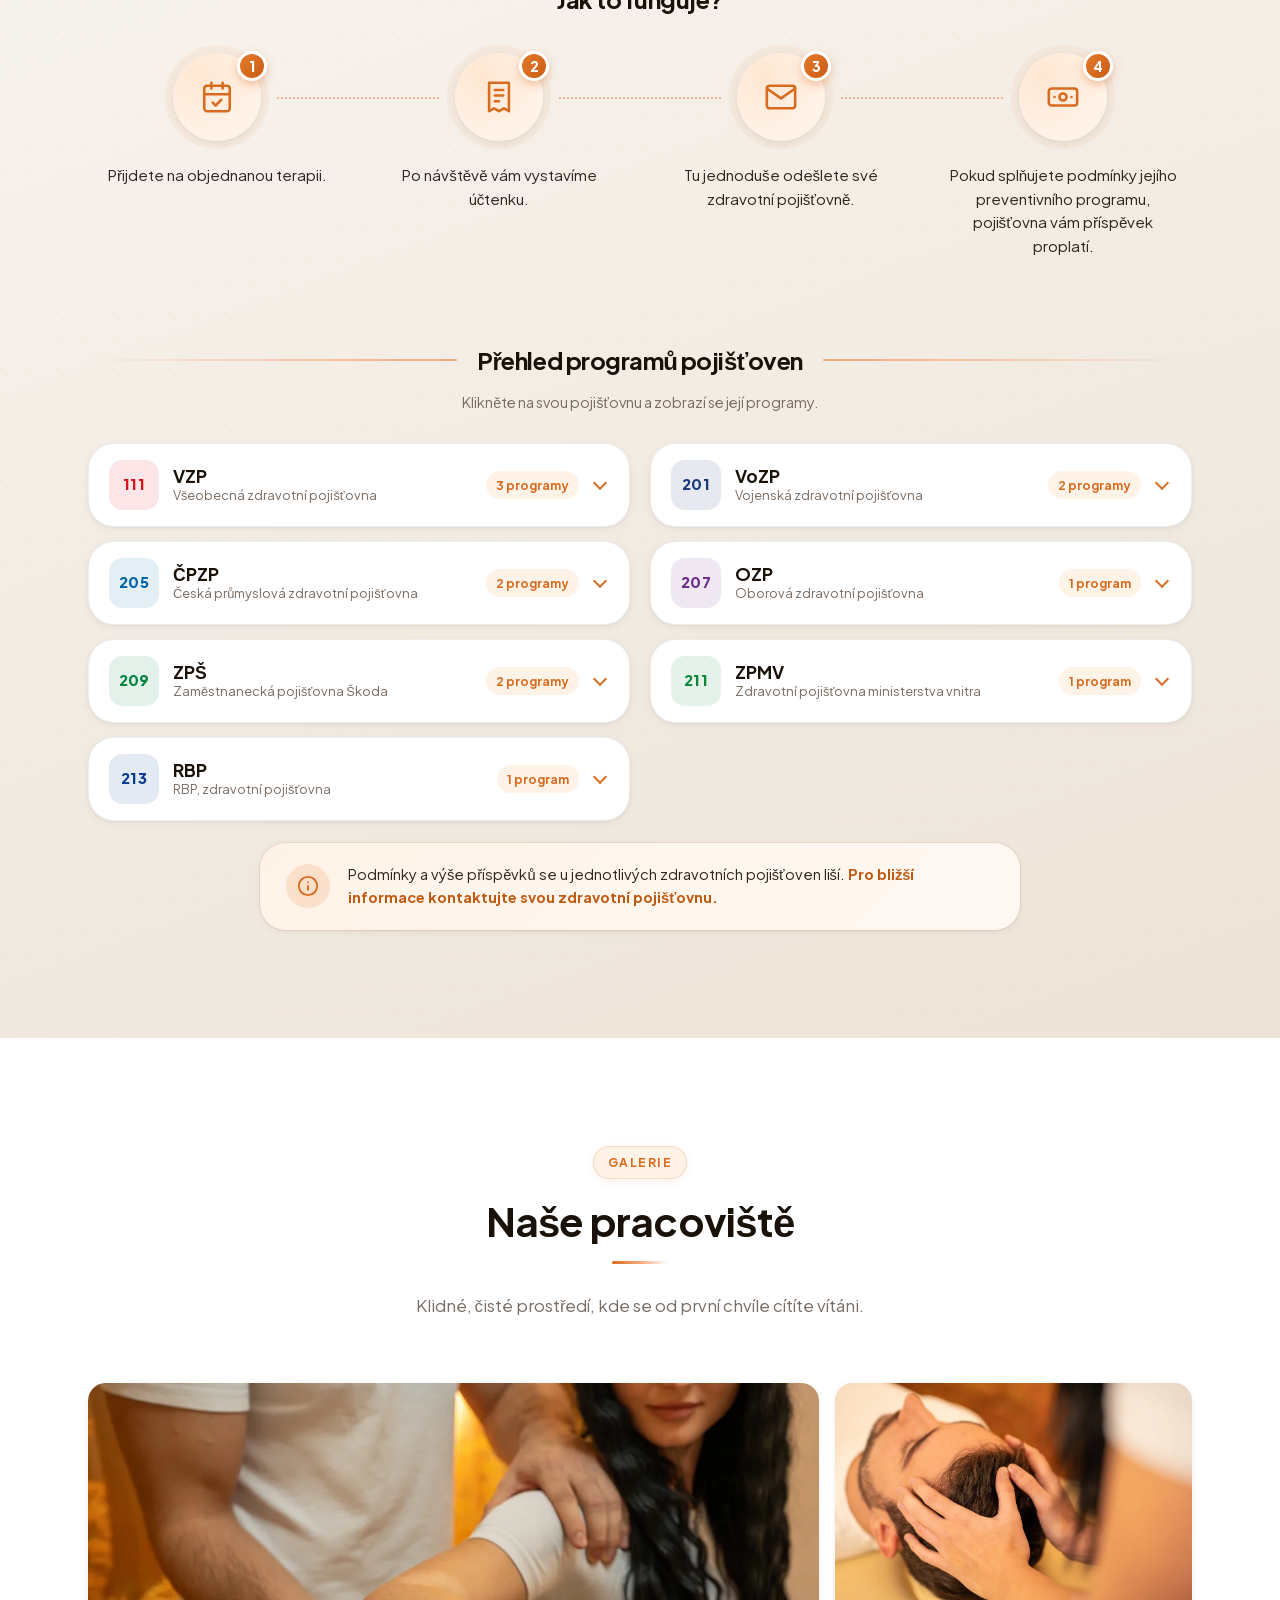
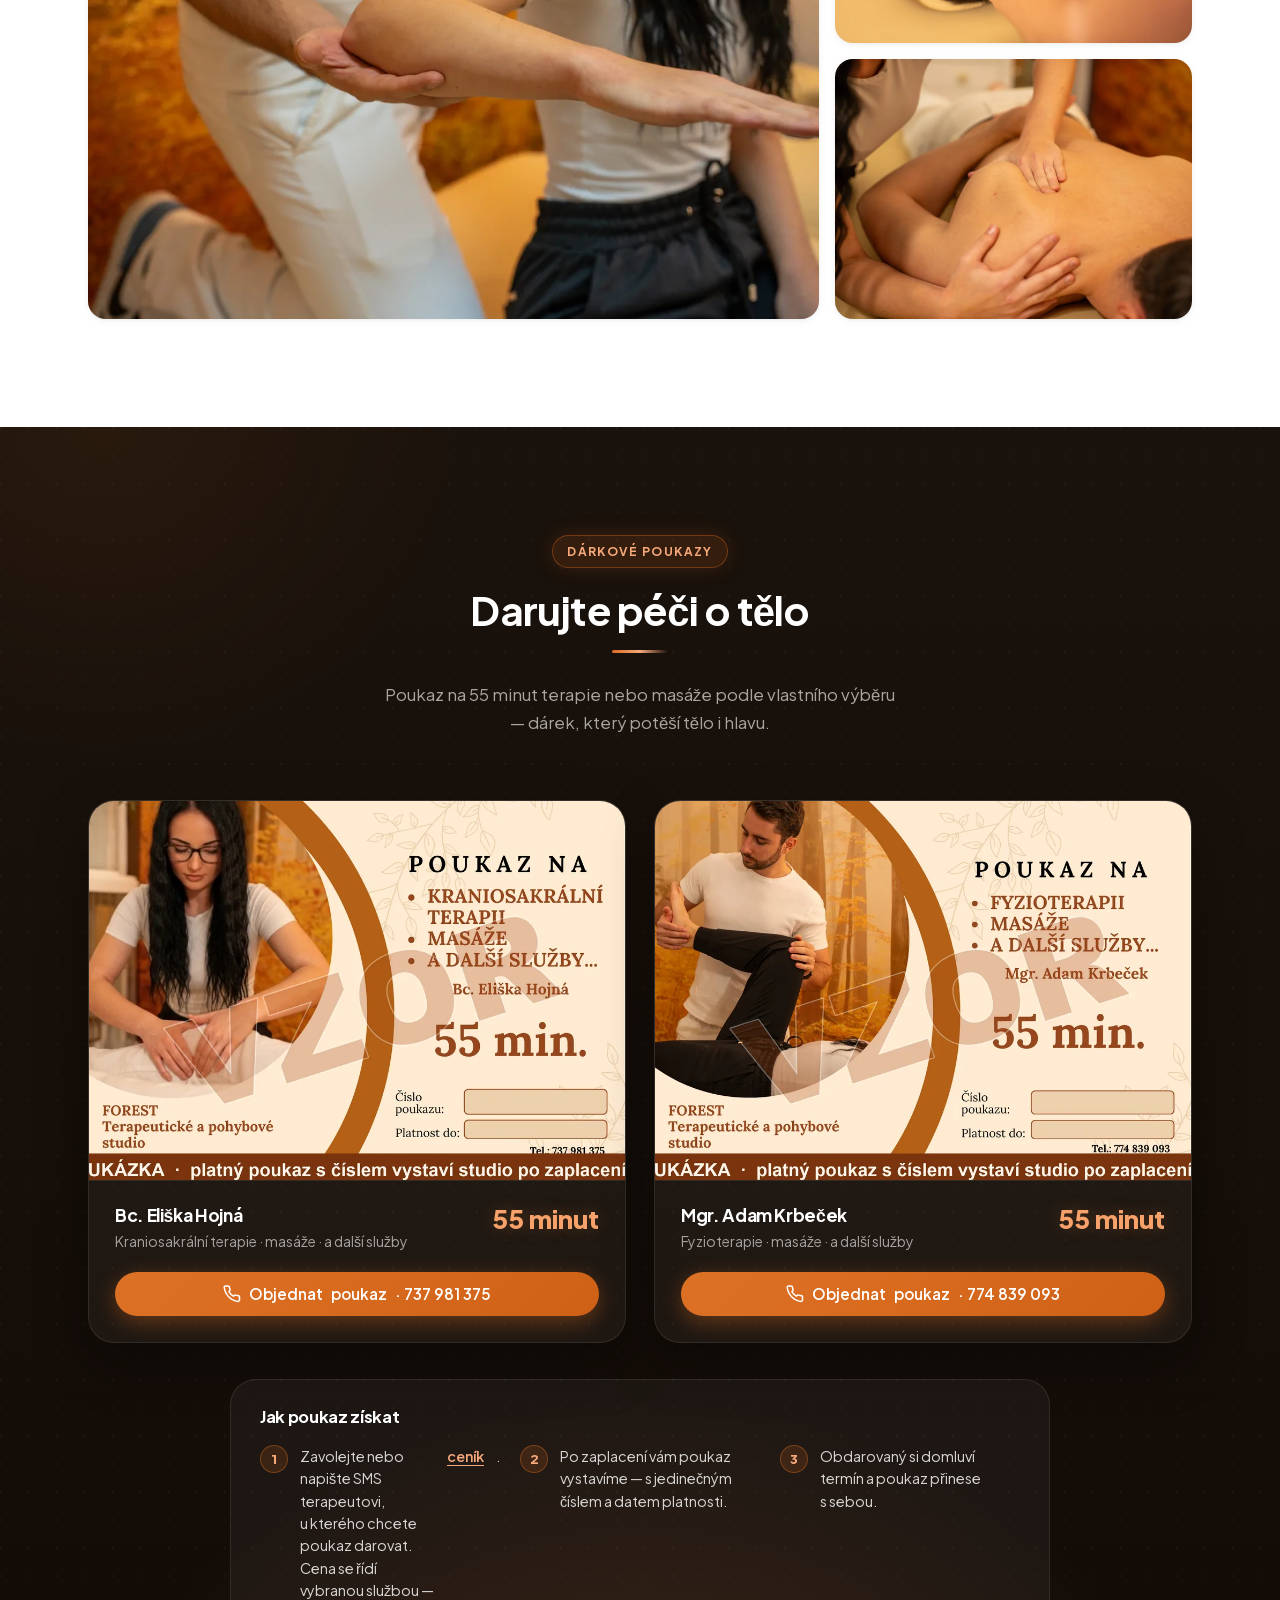
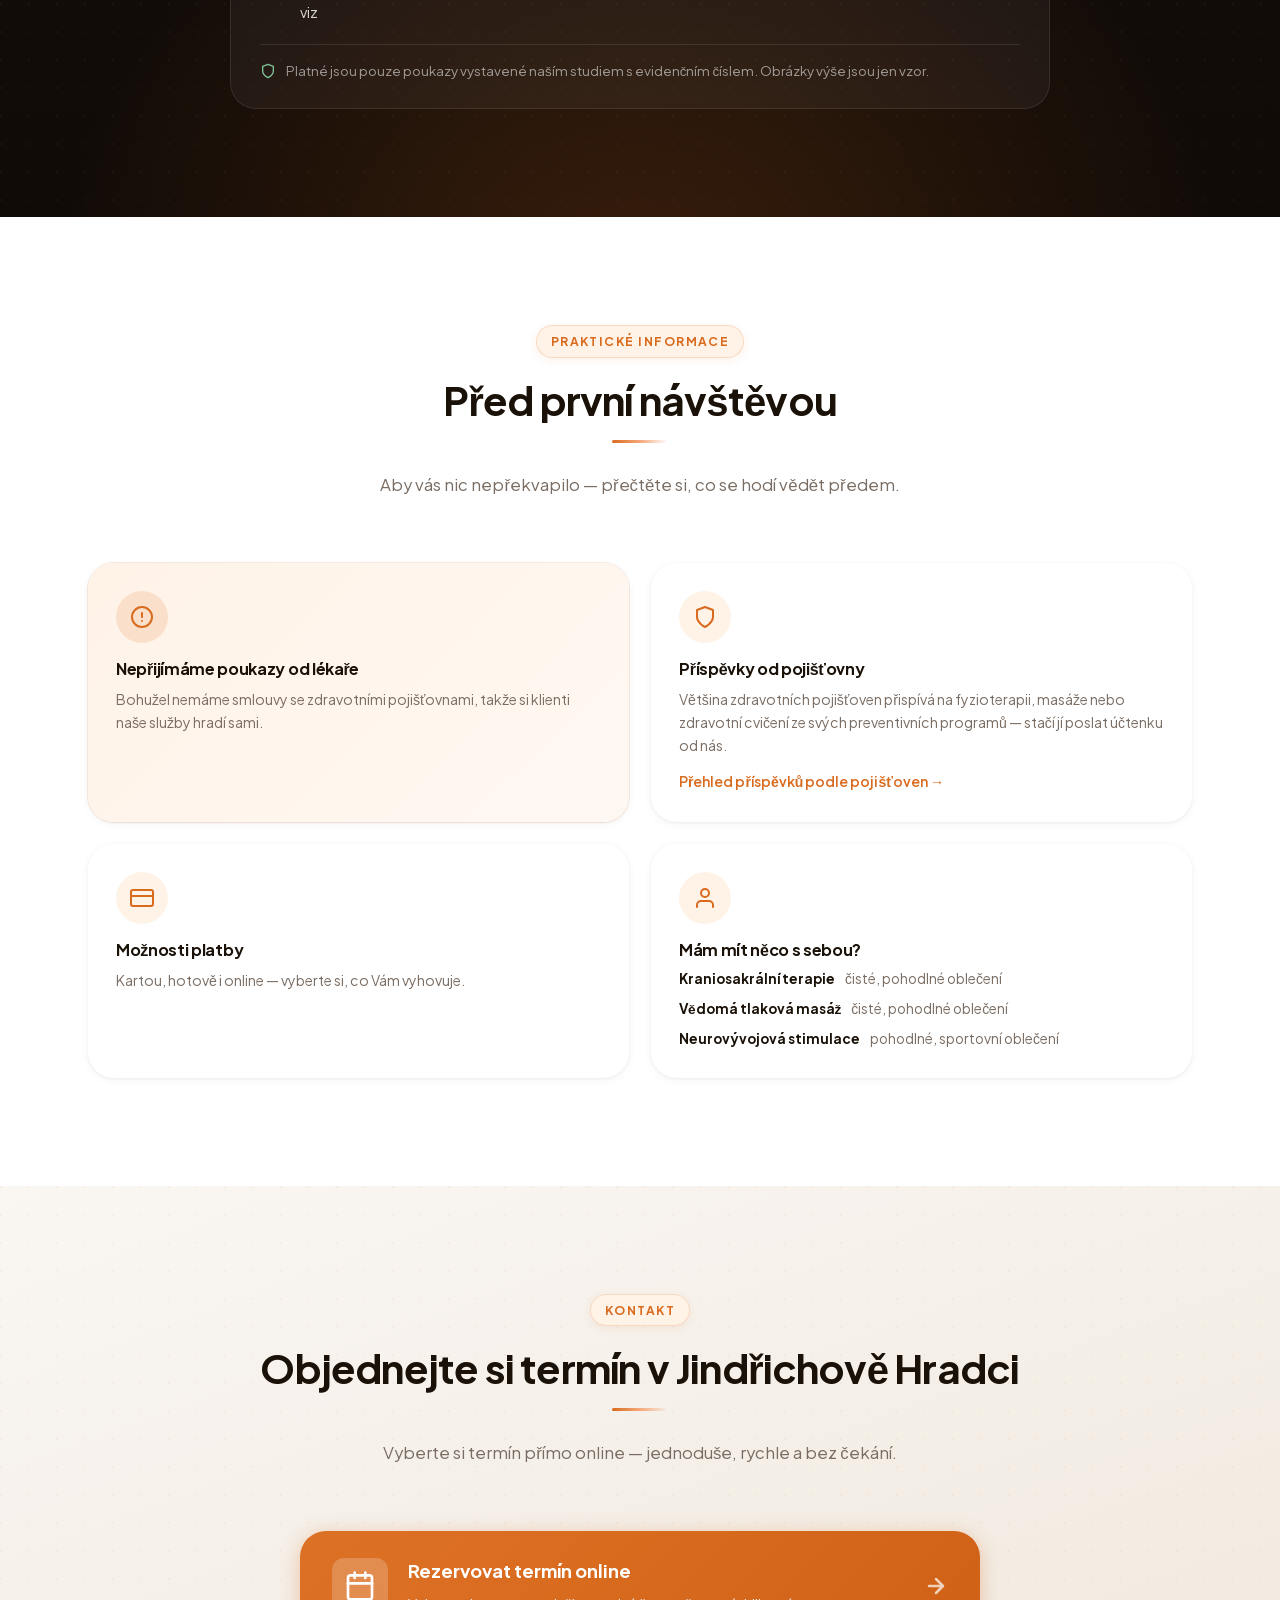
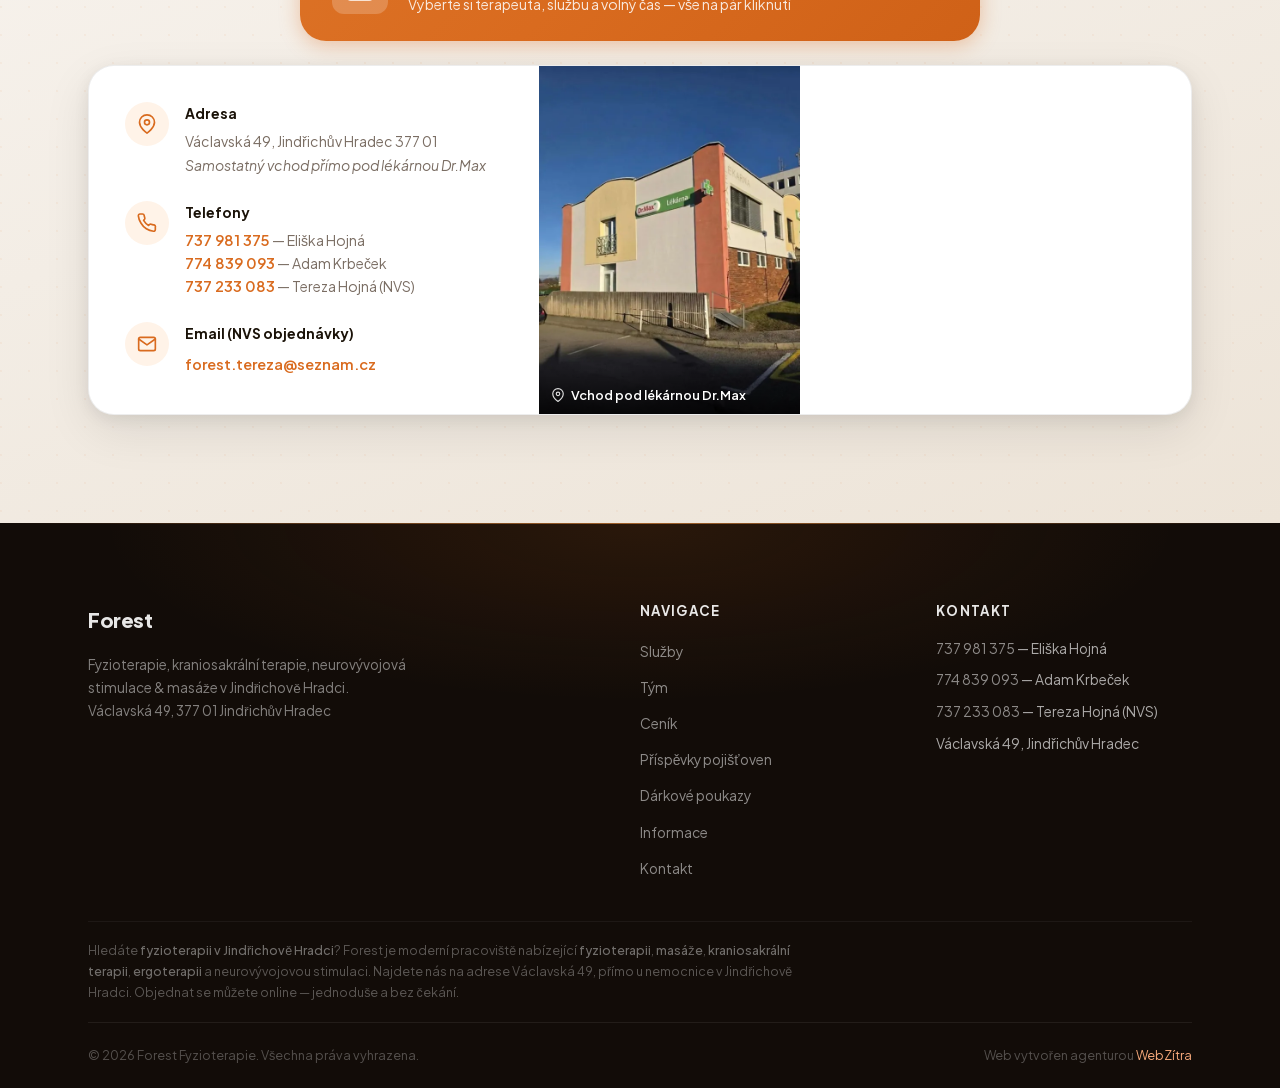
==== commit 263a922c: "Nové dárkové poukazy (55 minut) a tejpování během terapie v ceníku - Vyměněny oba poukazy za novou v" ====
--- a/index.html
+++ b/index.html
@@ -150,7 +150,7 @@
     }
     </script>
 
-    <link rel="stylesheet" href="css/style.css?v=13">
+    <link rel="stylesheet" href="css/style.css?v=14">
 </head>
 <body>
 
@@ -282,7 +282,7 @@
                 <span class="hero-info-icon" aria-hidden="true">
                     <svg width="20" height="20" viewBox="0 0 24 24" fill="none" stroke="currentColor" stroke-width="2" stroke-linecap="round" stroke-linejoin="round"><polyline points="20 12 20 22 4 22 4 12"/><rect x="2" y="7" width="20" height="5"/><line x1="12" y1="22" x2="12" y2="7"/><path d="M12 7H7.5a2.5 2.5 0 0 1 0-5C11 2 12 7 12 7z"/><path d="M12 7h4.5a2.5 2.5 0 0 0 0-5C13 2 12 7 12 7z"/></svg>
                 </span>
-                <span class="hero-info-text"><strong>Dárkové poukazy</strong><span>800 Kč</span></span>
+                <span class="hero-info-text"><strong>Dárkové poukazy</strong><span>55 minut</span></span>
             </a>
         </aside>
     </div>
@@ -613,6 +613,11 @@
                         <td class="price-cell">500 Kč</td>
                         <td class="duration-cell">25 min</td>
                     </tr>
+                    <tr>
+                        <td>Tejpování během terapie</td>
+                        <td class="price-cell">3&nbsp;Kč/cm</td>
+                        <td class="duration-cell">—</td>
+                    </tr>
                 </tbody>
             </table>
         </div>
@@ -951,30 +956,30 @@
         <header class="section-header">
             <span class="section-tag">Dárkové poukazy</span>
             <h2>Darujte péči o&nbsp;tělo</h2>
-            <p>Poukaz na terapii nebo masáž v&nbsp;hodnotě 800&nbsp;Kč — dárek, který potěší tělo i&nbsp;hlavu.</p>
+            <p>Poukaz na 55&nbsp;minut terapie nebo masáže podle vlastního výběru — dárek, který potěší tělo i&nbsp;hlavu.</p>
         </header>
 
         <div class="voucher-grid">
 
             <article class="voucher-card" data-animate>
                 <picture>
-                    <source srcset="fotky/poukaz-eliska-vzor.webp" type="image/webp">
+                    <source srcset="fotky/poukaz-eliska-vzor.webp?v=2" type="image/webp">
                     <img
-                        src="fotky/poukaz-eliska-vzor.jpg"
-                        alt="Vzor dárkového poukazu na kraniosakrální terapii, masáže a ergoterapii u Bc. Elišky Hojné"
+                        src="fotky/poukaz-eliska-vzor.jpg?v=2"
+                        alt="Vzor dárkového poukazu na 55 minut kraniosakrální terapie, masáže a dalších služeb u Bc. Elišky Hojné"
                         class="voucher-img"
                         loading="lazy"
                         width="1000"
-                        height="686"
+                        height="709"
                     >
                 </picture>
                 <div class="voucher-body">
                     <div class="voucher-head">
                         <div>
                             <h3>Bc. Eliška Hojná</h3>
-                            <p class="voucher-services">Kraniosakrální terapie · masáže · ergoterapie</p>
-                        </div>
-                        <span class="voucher-price">800&nbsp;Kč</span>
+                            <p class="voucher-services">Kraniosakrální terapie · masáže · a&nbsp;další služby</p>
+                        </div>
+                        <span class="voucher-price">55&nbsp;minut</span>
                     </div>
                     <a href="tel:+420737981375" class="btn btn-primary btn-full">
                         <svg width="18" height="18" viewBox="0 0 24 24" fill="none" stroke="currentColor" stroke-width="2" stroke-linecap="round" stroke-linejoin="round" aria-hidden="true"><path d="M22 16.92v3a2 2 0 0 1-2.18 2 19.79 19.79 0 0 1-8.63-3.07A19.5 19.5 0 0 1 4.69 12 19.79 19.79 0 0 1 1.61 3.37 2 2 0 0 1 3.6 1.18h3a2 2 0 0 1 2 1.72c.127.96.361 1.903.7 2.81a2 2 0 0 1-.45 2.11L7.91 8.9a16 16 0 0 0 6 6l.95-.95a2 2 0 0 1 2.11-.45 12.84 12.84 0 0 0 2.81.7A2 2 0 0 1 22 16.92z"/></svg>
@@ -985,10 +990,10 @@
 
             <article class="voucher-card" data-animate>
                 <picture>
-                    <source srcset="fotky/poukaz-adam-vzor.webp" type="image/webp">
+                    <source srcset="fotky/poukaz-adam-vzor.webp?v=2" type="image/webp">
                     <img
-                        src="fotky/poukaz-adam-vzor.jpg"
-                        alt="Vzor dárkového poukazu na fyzioterapii a masáže u Mgr. Adama Krbečka"
+                        src="fotky/poukaz-adam-vzor.jpg?v=2"
+                        alt="Vzor dárkového poukazu na 55 minut fyzioterapie, masáže a dalších služeb u Mgr. Adama Krbečka"
                         class="voucher-img"
                         loading="lazy"
                         width="1000"
@@ -999,9 +1004,9 @@
                     <div class="voucher-head">
                         <div>
                             <h3>Mgr. Adam Krbeček</h3>
-                            <p class="voucher-services">Fyzioterapie · masáže</p>
-                        </div>
-                        <span class="voucher-price">800&nbsp;Kč</span>
+                            <p class="voucher-services">Fyzioterapie · masáže · a&nbsp;další služby</p>
+                        </div>
+                        <span class="voucher-price">55&nbsp;minut</span>
                     </div>
                     <a href="tel:+420774839093" class="btn btn-primary btn-full">
                         <svg width="18" height="18" viewBox="0 0 24 24" fill="none" stroke="currentColor" stroke-width="2" stroke-linecap="round" stroke-linejoin="round" aria-hidden="true"><path d="M22 16.92v3a2 2 0 0 1-2.18 2 19.79 19.79 0 0 1-8.63-3.07A19.5 19.5 0 0 1 4.69 12 19.79 19.79 0 0 1 1.61 3.37 2 2 0 0 1 3.6 1.18h3a2 2 0 0 1 2 1.72c.127.96.361 1.903.7 2.81a2 2 0 0 1-.45 2.11L7.91 8.9a16 16 0 0 0 6 6l.95-.95a2 2 0 0 1 2.11-.45 12.84 12.84 0 0 0 2.81.7A2 2 0 0 1 22 16.92z"/></svg>
@@ -1015,7 +1020,7 @@
         <div class="voucher-how" data-animate>
             <h3>Jak poukaz získat</h3>
             <ol class="voucher-steps">
-                <li><span>1</span>Zavolejte nebo napište SMS terapeutovi, u&nbsp;kterého chcete poukaz darovat.</li>
+                <li><span>1</span>Zavolejte nebo napište SMS terapeutovi, u&nbsp;kterého chcete poukaz darovat. Cena se řídí vybranou službou — viz <a href="#cenik">ceník</a>.</li>
                 <li><span>2</span>Po&nbsp;zaplacení vám poukaz vystavíme — s&nbsp;jedinečným číslem a&nbsp;datem platnosti.</li>
                 <li><span>3</span>Obdarovaný si domluví termín a&nbsp;poukaz přinese s&nbsp;sebou.</li>
             </ol>
--- a/css/style.css
+++ b/css/style.css
@@ -1594,7 +1594,7 @@
 .voucher-img {
     width: 100%;
     height: auto;
-    aspect-ratio: 1000 / 700;
+    aspect-ratio: 1000 / 709;
     object-fit: cover;
     object-position: top;
     border-bottom: 1px solid var(--border);
@@ -2775,6 +2775,14 @@
     box-shadow: inset 0 0 0 1px rgba(255,255,255,0.09);
 }
 .section-dark .voucher-steps li { color: rgba(255,255,255,0.82); }
+.section-dark .voucher-steps a,
+.voucher-steps a {
+    color: var(--primary-light);
+    font-weight: 600;
+    text-decoration: underline;
+    text-underline-offset: 3px;
+}
+.voucher-steps a:hover { color: #fff; }
 .section-dark .voucher-steps li span {
     background: rgba(217,107,31,0.16);
     border-color: rgba(217,107,31,0.4);
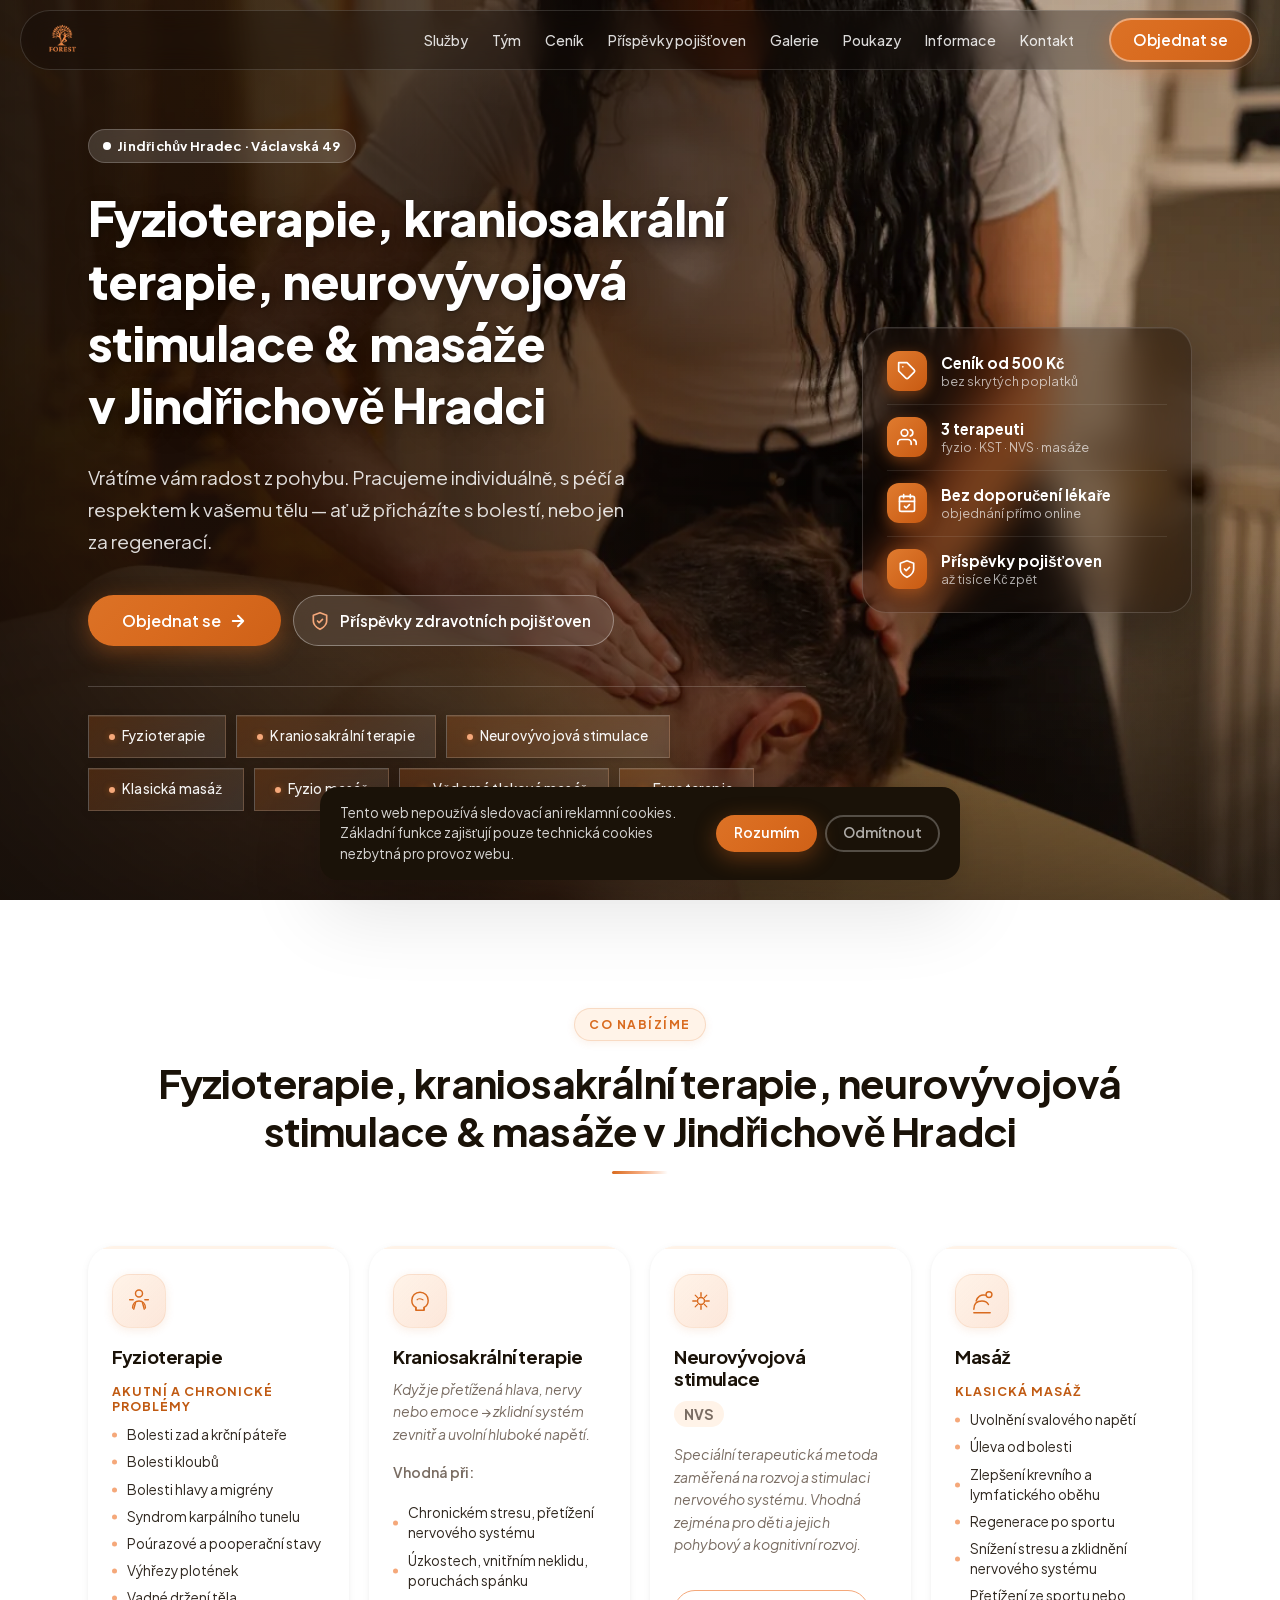
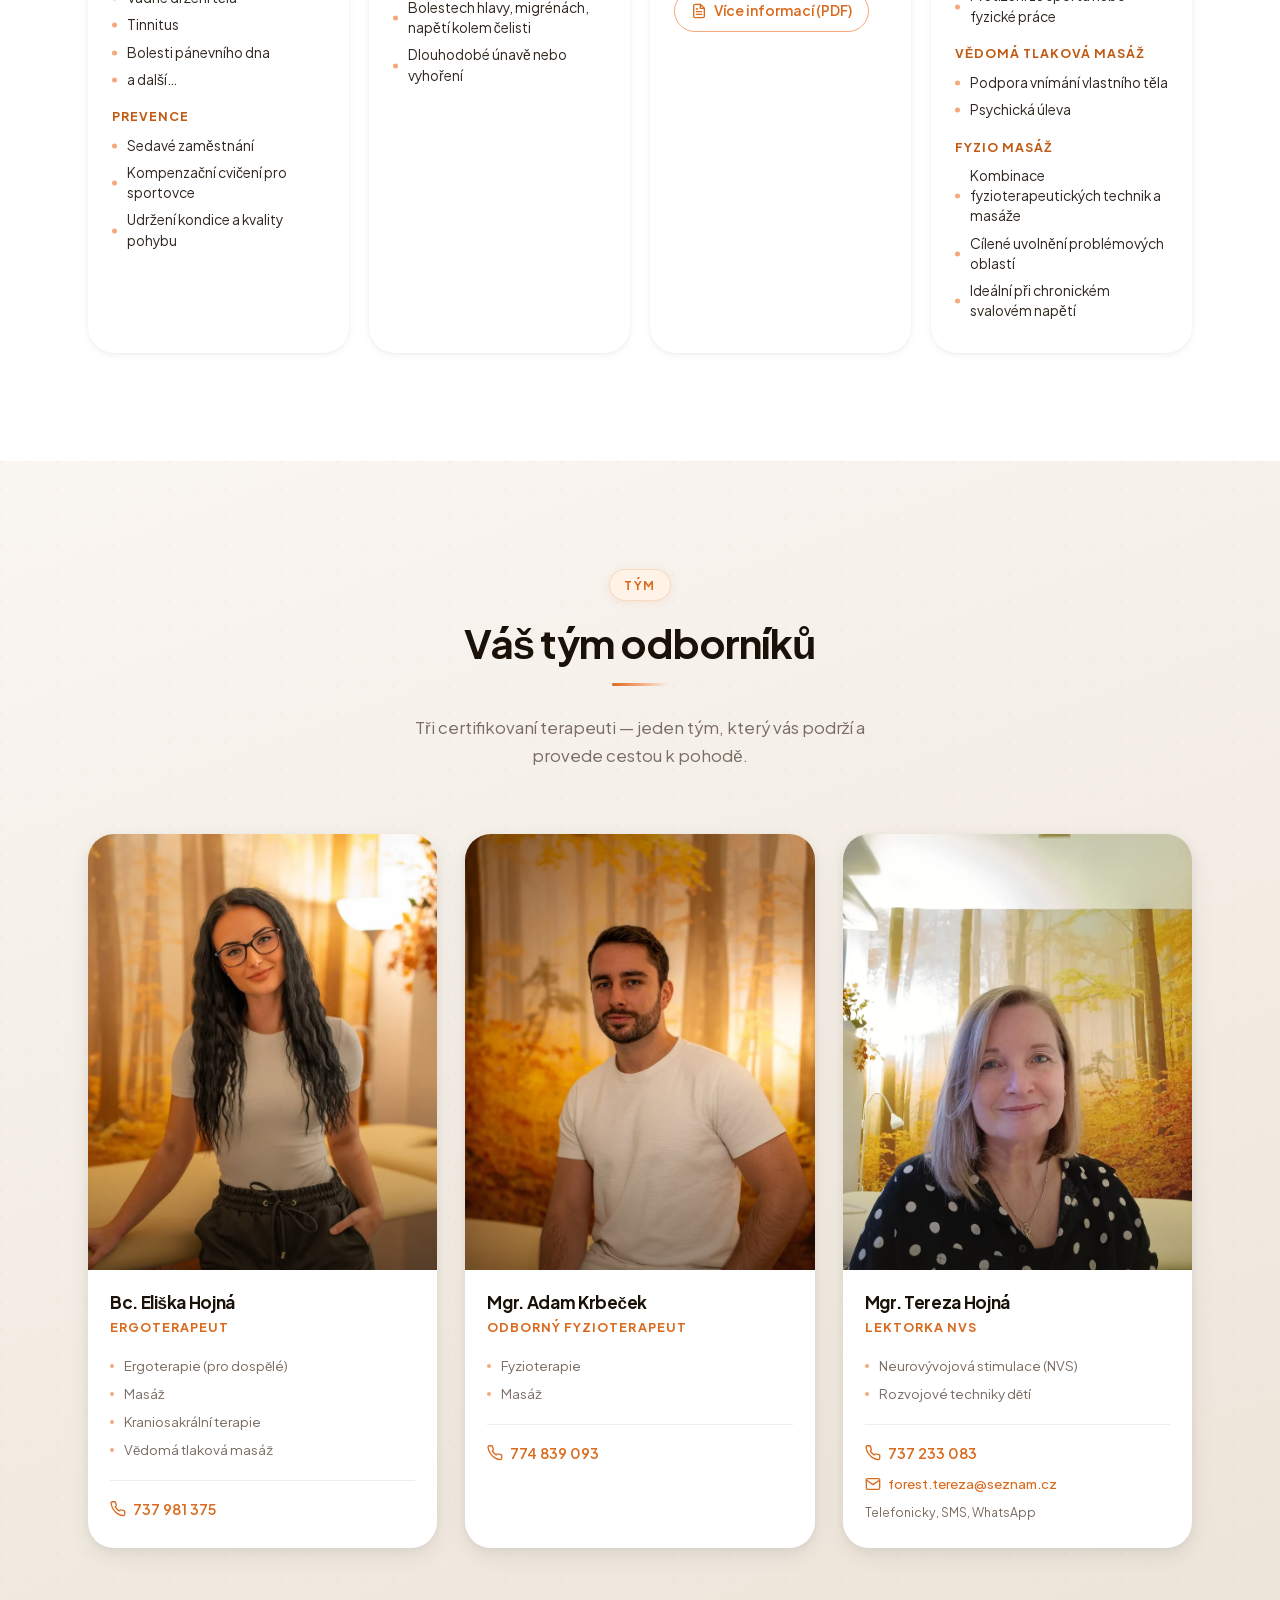
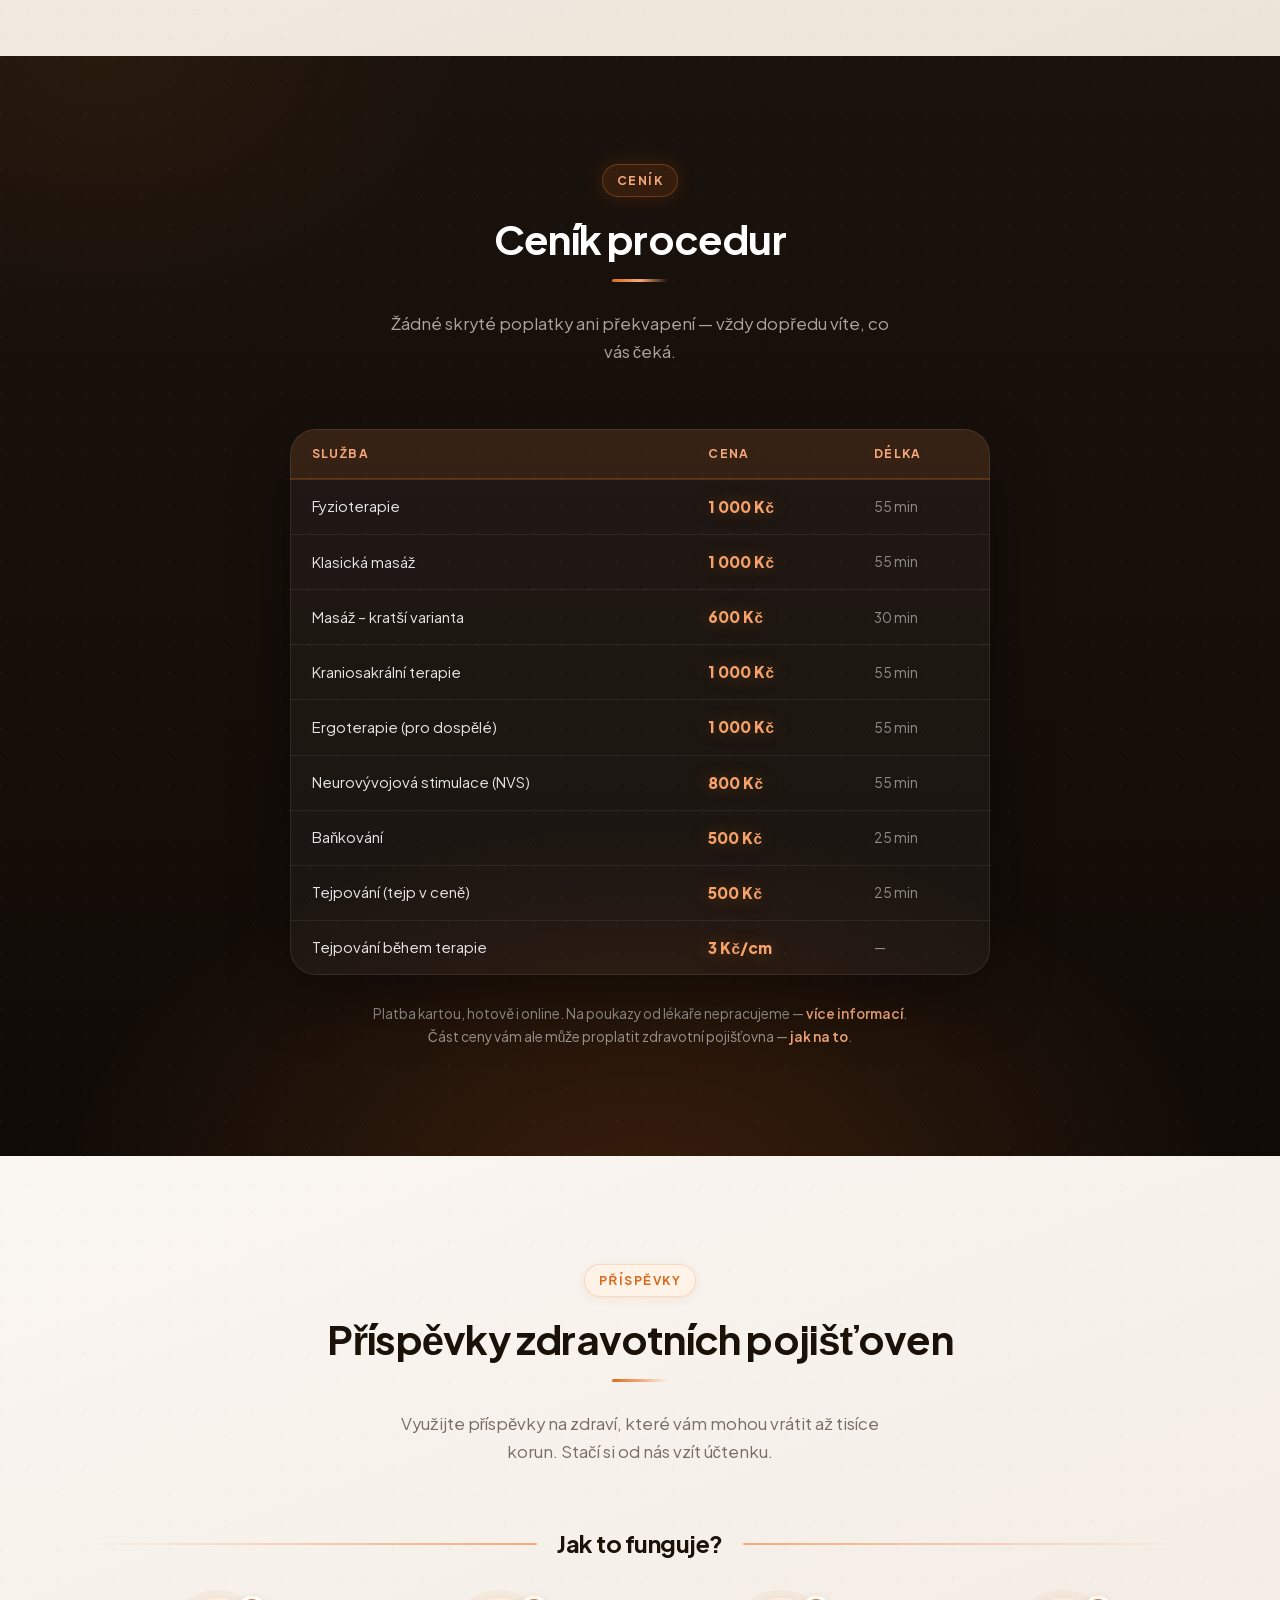
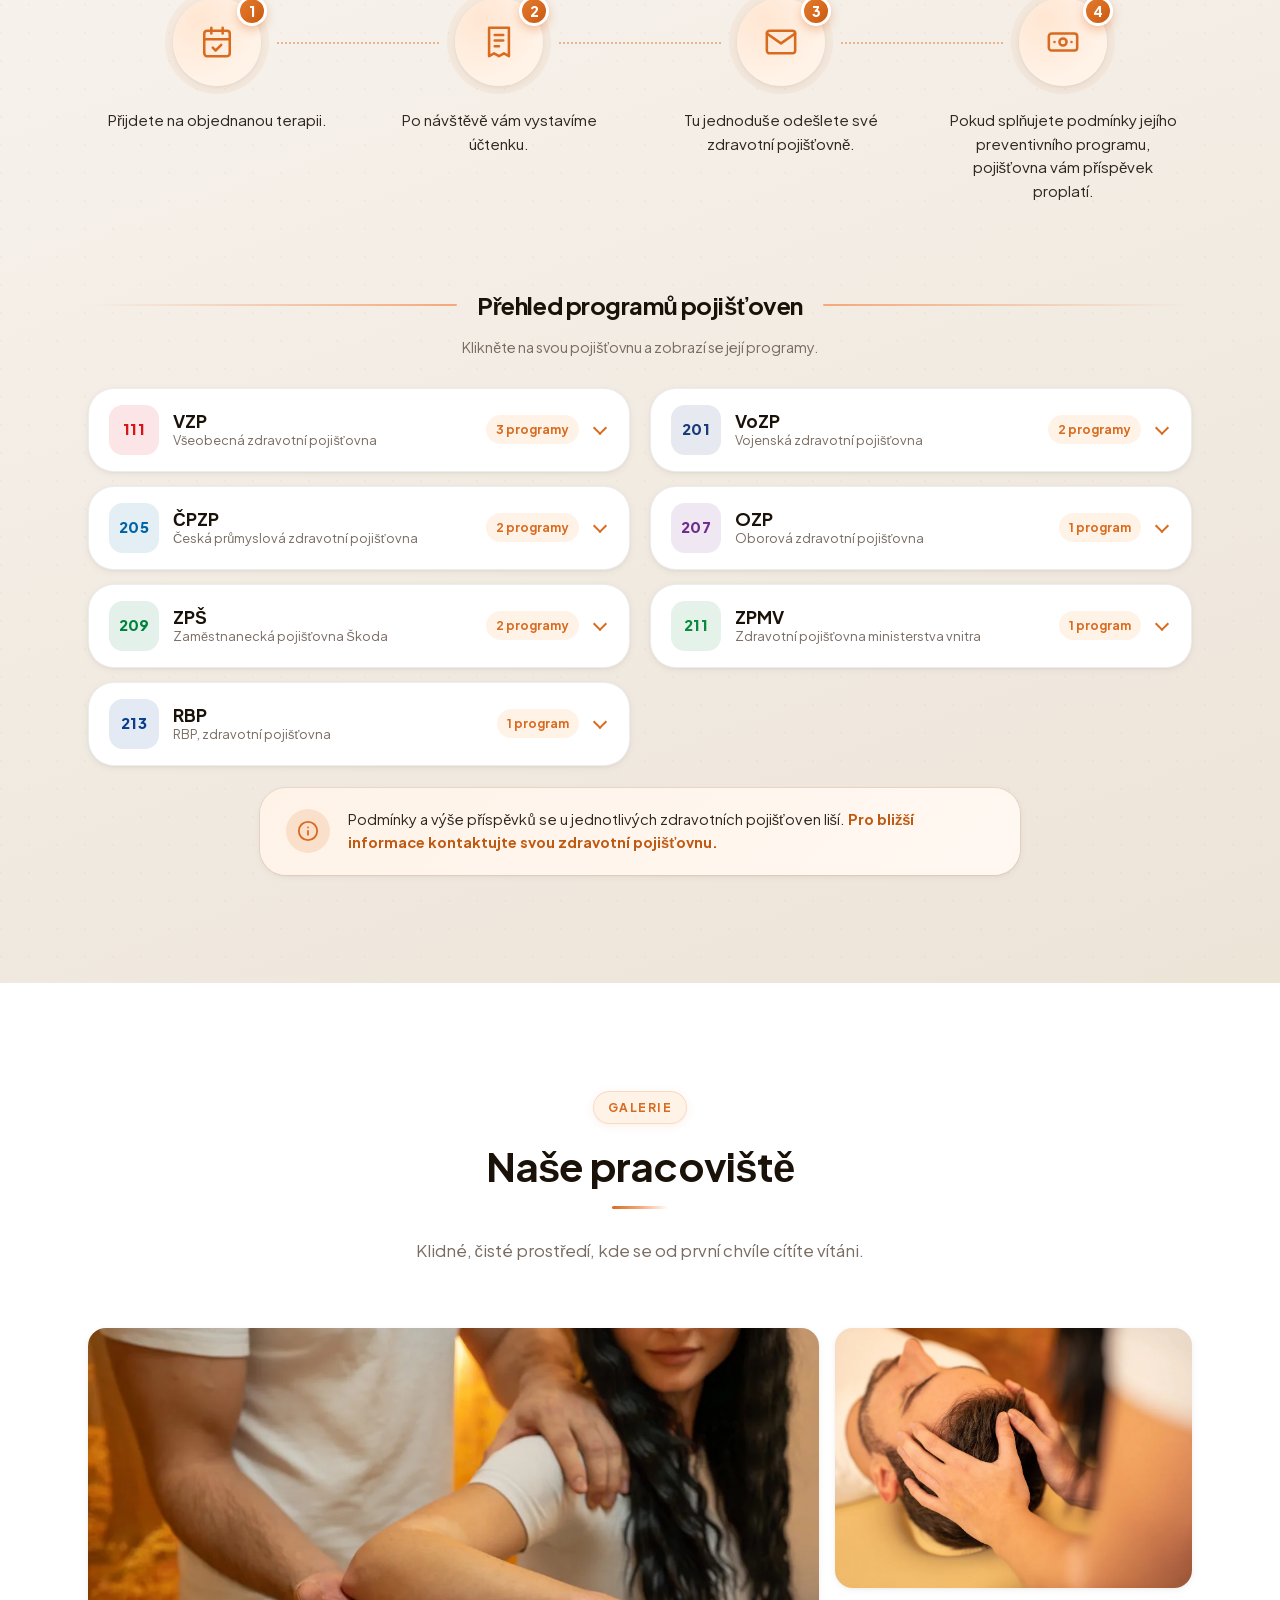
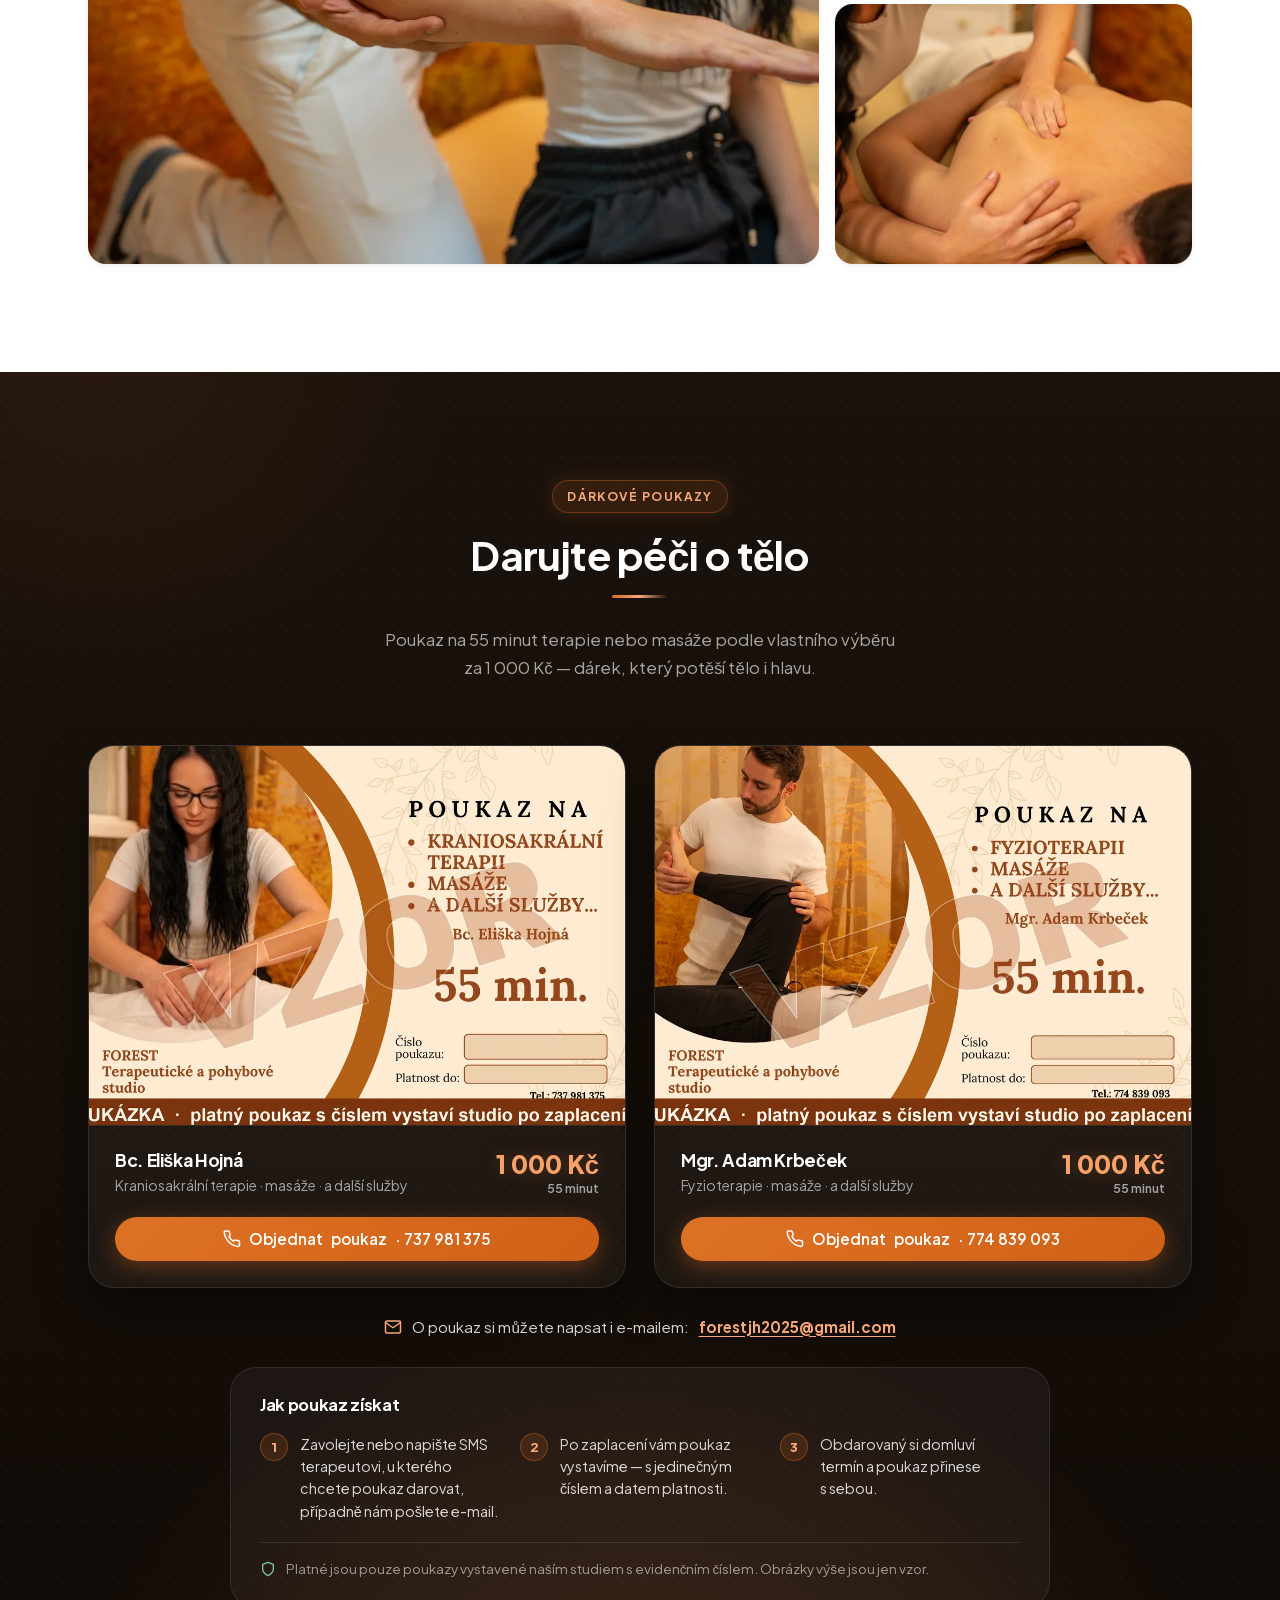
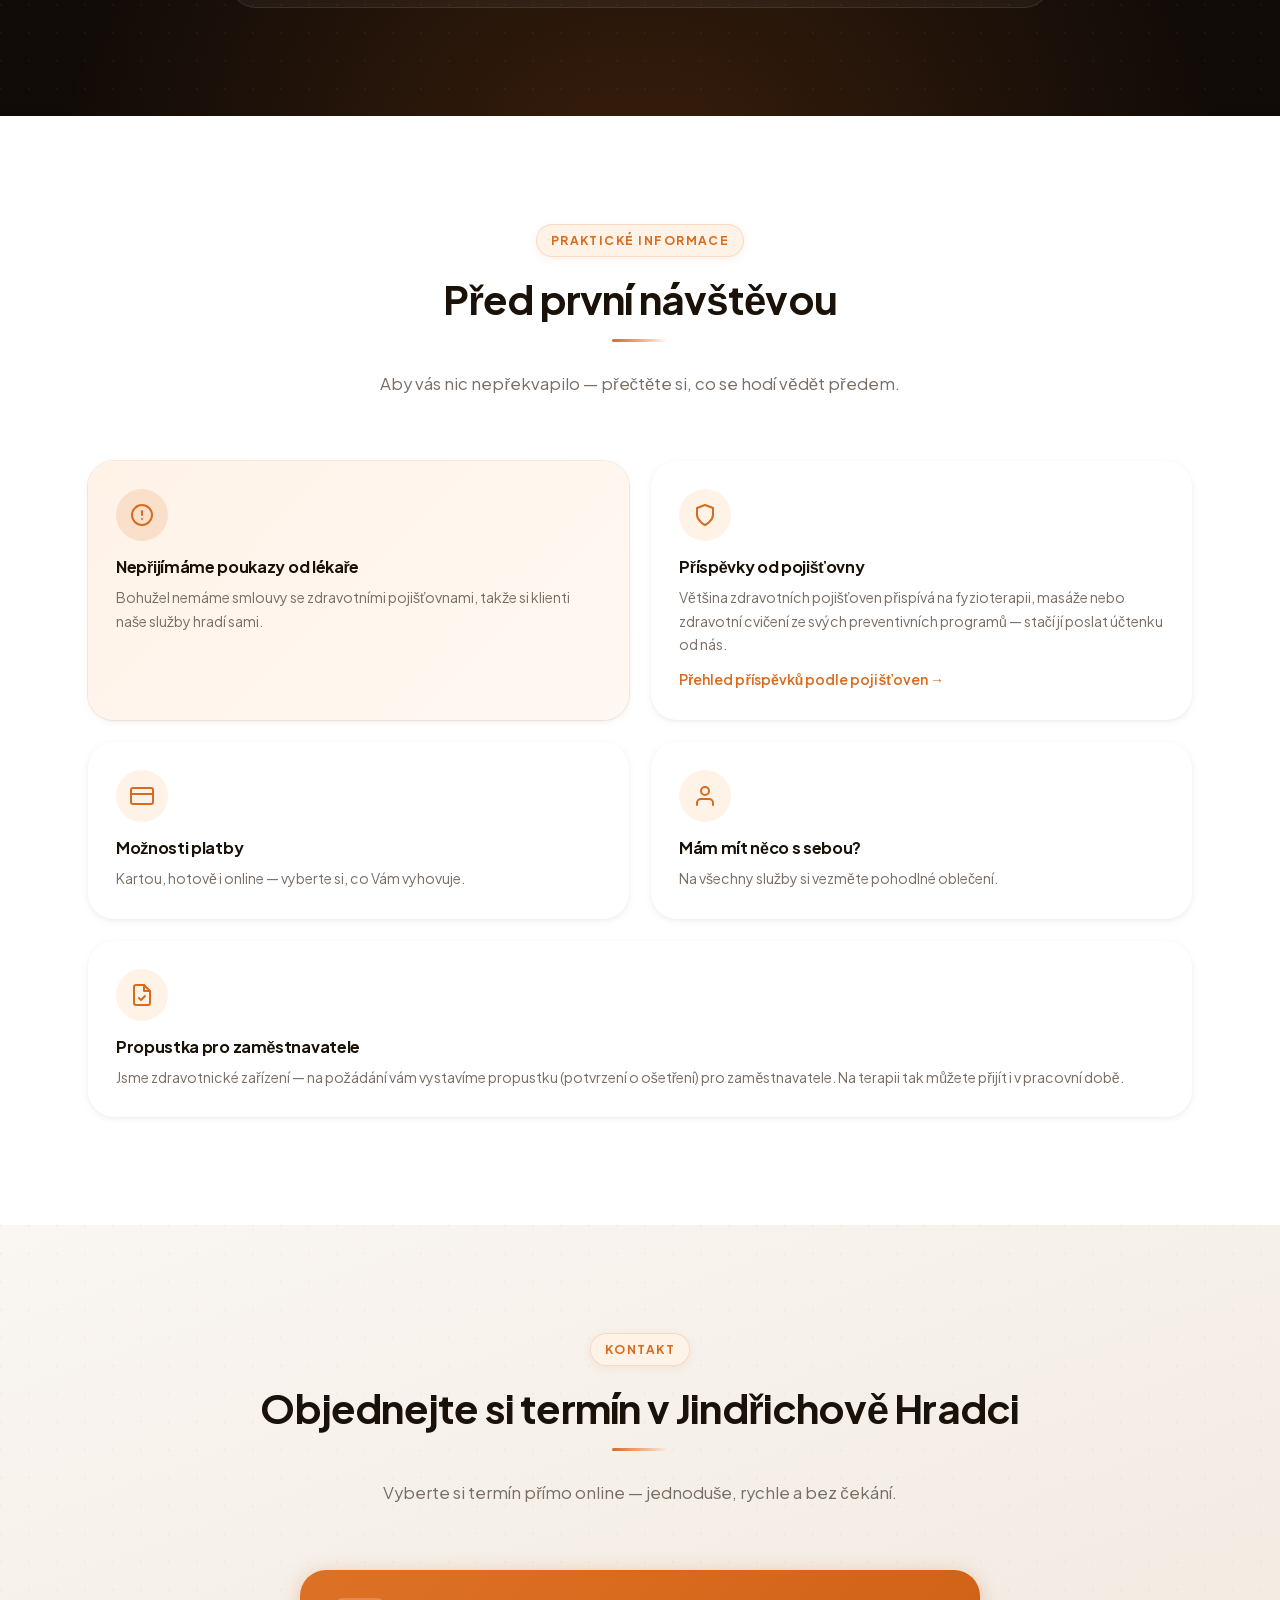
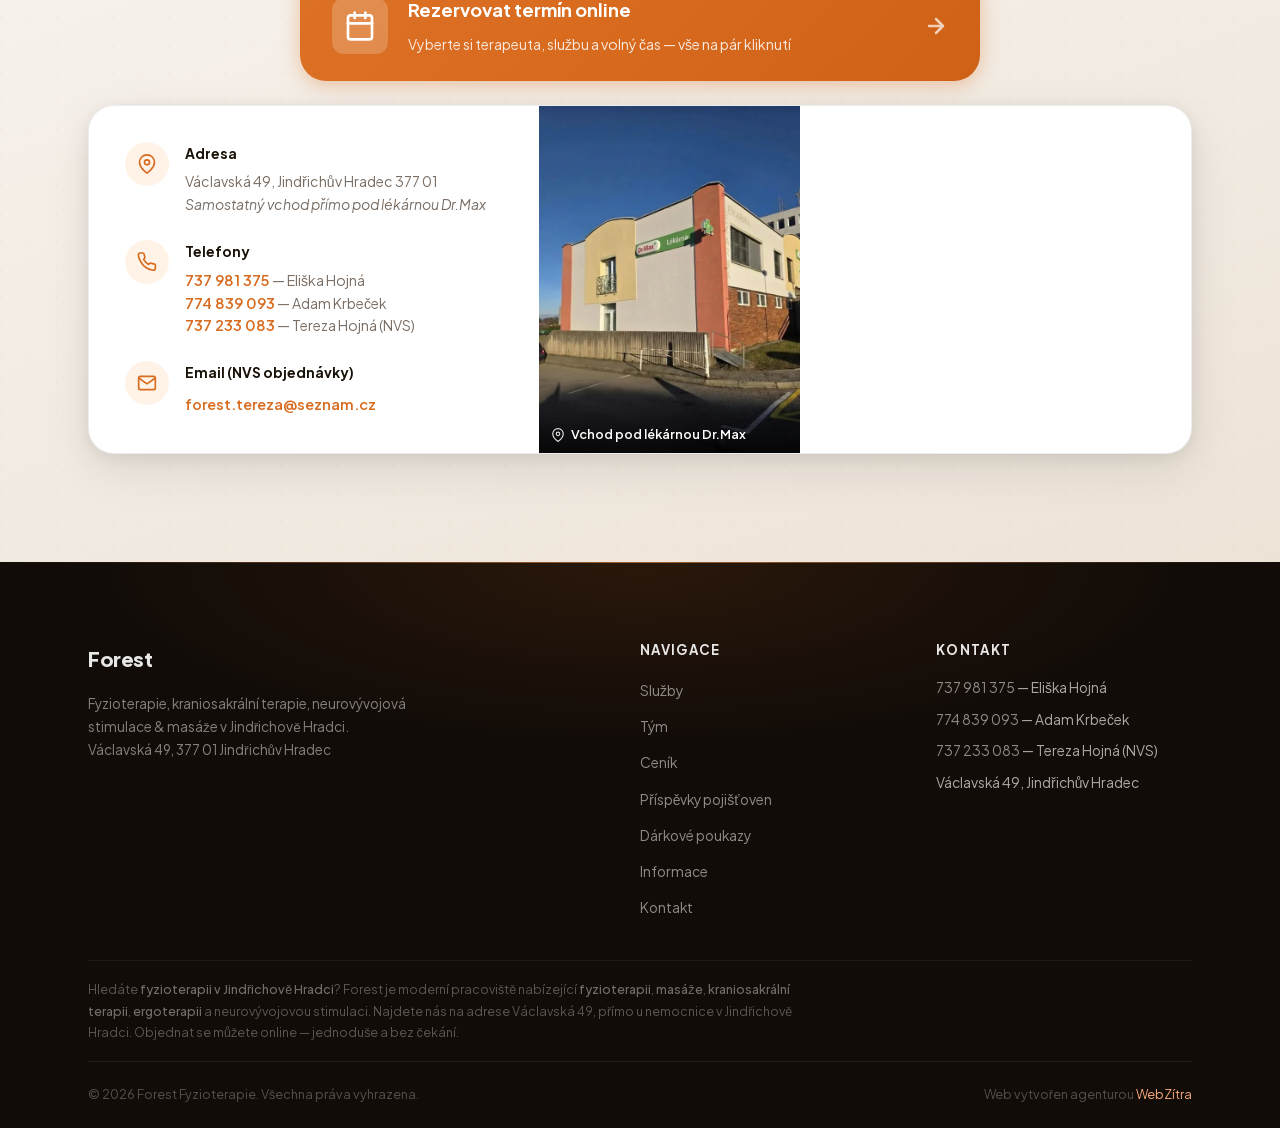
==== commit f44182f3: "Nové ceny, kratší masáž, poukazy 1 000 Kč, propustka a diagnózy u fyzia - Ceník: 55min služby 1 000 " ====
--- a/index.html
+++ b/index.html
@@ -84,11 +84,12 @@
             "@type": "OfferCatalog",
             "name": "Služby fyzioterapie a masáží v Jindřichově Hradci",
             "itemListElement": [
-                { "@type": "Offer", "itemOffered": { "@type": "MedicalTherapy", "name": "Fyzioterapie Jindřichův Hradec", "description": "Individuální fyzioterapie — diagnostika, mobilizace, cvičení" }, "price": "800", "priceCurrency": "CZK" },
-                { "@type": "Offer", "itemOffered": { "@type": "MedicalTherapy", "name": "Klasická masáž Jindřichův Hradec", "description": "Klasická i sportovní masáž pro uvolnění svalového napětí" }, "price": "800", "priceCurrency": "CZK" },
-                { "@type": "Offer", "itemOffered": { "@type": "MedicalTherapy", "name": "Vědomá tlaková masáž", "description": "Hluboká práce s fascií a bolestivými body" }, "price": "1000", "priceCurrency": "CZK" },
-                { "@type": "Offer", "itemOffered": { "@type": "MedicalTherapy", "name": "Kraniosakrální terapie Jindřichův Hradec", "description": "Jemná manuální technika pro harmonizaci těla" }, "price": "800", "priceCurrency": "CZK" },
-                { "@type": "Offer", "itemOffered": { "@type": "MedicalTherapy", "name": "Ergoterapie Jindřichův Hradec", "description": "Nácvik běžných denních činností pro dospělé" }, "price": "800", "priceCurrency": "CZK" }
+                { "@type": "Offer", "itemOffered": { "@type": "MedicalTherapy", "name": "Fyzioterapie Jindřichův Hradec", "description": "Individuální fyzioterapie — diagnostika, mobilizace, cvičení" }, "price": "1000", "priceCurrency": "CZK" },
+                { "@type": "Offer", "itemOffered": { "@type": "MedicalTherapy", "name": "Klasická masáž Jindřichův Hradec", "description": "Klasická i sportovní masáž pro uvolnění svalového napětí, 55 minut" }, "price": "1000", "priceCurrency": "CZK" },
+                { "@type": "Offer", "itemOffered": { "@type": "MedicalTherapy", "name": "Masáž – kratší varianta", "description": "Masáž v délce 30 minut" }, "price": "600", "priceCurrency": "CZK" },
+                { "@type": "Offer", "itemOffered": { "@type": "MedicalTherapy", "name": "Kraniosakrální terapie Jindřichův Hradec", "description": "Jemná manuální technika pro harmonizaci těla" }, "price": "1000", "priceCurrency": "CZK" },
+                { "@type": "Offer", "itemOffered": { "@type": "MedicalTherapy", "name": "Ergoterapie Jindřichův Hradec", "description": "Nácvik běžných denních činností pro dospělé" }, "price": "1000", "priceCurrency": "CZK" },
+                { "@type": "Offer", "itemOffered": { "@type": "MedicalTherapy", "name": "Neurovývojová stimulace (NVS)", "description": "Lekce neurovývojové stimulace, 55 minut" }, "price": "800", "priceCurrency": "CZK" }
             ]
         },
         "medicalSpecialty": ["Physiotherapy", "Massage", "CraniosacralTherapy", "OccupationalTherapy"],
@@ -127,7 +128,7 @@
                 "name": "Co si mám vzít s sebou na fyzioterapii nebo masáž?",
                 "acceptedAnswer": {
                     "@type": "Answer",
-                    "text": "Na kraniosakrální terapii a vědomou tlakovou masáž si vezměte čisté, pohodlné oblečení. Na neurovývojovou stimulaci (NVS) pohodlné, sportovní oblečení. Na klasickou masáž a fyzioterapii není třeba speciální příprava."
+                    "text": "Na všechny naše služby si vezměte pohodlné oblečení. Jsme zdravotnické zařízení, na požádání vám proto vystavíme propustku (potvrzení o ošetření) pro zaměstnavatele."
                 }
             },
             {
@@ -135,7 +136,7 @@
                 "name": "Kolik stojí fyzioterapie v Jindřichově Hradci?",
                 "acceptedAnswer": {
                     "@type": "Answer",
-                    "text": "Fyzioterapie, klasická masáž, kraniosakrální terapie a ergoterapie stojí 800 Kč za 55 minut. Vědomá tlaková masáž je 1 000 Kč za 85 minut. NVS úvodní setkání s diagnostikou je 990 Kč za 85 minut, další lekce 800 Kč."
+                    "text": "Fyzioterapie, klasická masáž, kraniosakrální terapie a ergoterapie stojí 1 000 Kč za 55 minut. Kratší 30minutová masáž stojí 600 Kč. Lekce neurovývojové stimulace (NVS) stojí 800 Kč za 55 minut. Baňkování a tejpování 500 Kč za 25 minut."
                 }
             },
             {
@@ -150,7 +151,7 @@
     }
     </script>
 
-    <link rel="stylesheet" href="css/style.css?v=14">
+    <link rel="stylesheet" href="css/style.css?v=15">
 </head>
 <body>
 
@@ -282,7 +283,7 @@
                 <span class="hero-info-icon" aria-hidden="true">
                     <svg width="20" height="20" viewBox="0 0 24 24" fill="none" stroke="currentColor" stroke-width="2" stroke-linecap="round" stroke-linejoin="round"><polyline points="20 12 20 22 4 22 4 12"/><rect x="2" y="7" width="20" height="5"/><line x1="12" y1="22" x2="12" y2="7"/><path d="M12 7H7.5a2.5 2.5 0 0 1 0-5C11 2 12 7 12 7z"/><path d="M12 7h4.5a2.5 2.5 0 0 0 0-5C13 2 12 7 12 7z"/></svg>
                 </span>
-                <span class="hero-info-text"><strong>Dárkové poukazy</strong><span>55 minut</span></span>
+                <span class="hero-info-text"><strong>Dárkové poukazy</strong><span>55 minut · 1 000 Kč</span></span>
             </a>
         </aside>
     </div>
@@ -321,7 +322,9 @@
                     <h4>Akutní a chronické problémy</h4>
                     <ul class="service-list">
                         <li>Bolesti zad a krční páteře</li>
-                        <li>Bolesti hlavy</li>
+                        <li>Bolesti kloubů</li>
+                        <li>Bolesti hlavy a migrény</li>
+                        <li>Syndrom karpálního tunelu</li>
                         <li>Poúrazové a pooperační stavy</li>
                         <li>Výhřezy plotének</li>
                         <li>Vadné držení těla</li>
@@ -570,36 +573,31 @@
                 <tbody>
                     <tr>
                         <td>Fyzioterapie</td>
-                        <td class="price-cell">800 Kč</td>
+                        <td class="price-cell">1&nbsp;000 Kč</td>
                         <td class="duration-cell">55 min</td>
                     </tr>
                     <tr>
                         <td>Klasická masáž</td>
-                        <td class="price-cell">800 Kč</td>
+                        <td class="price-cell">1&nbsp;000 Kč</td>
                         <td class="duration-cell">55 min</td>
                     </tr>
                     <tr>
-                        <td>Vědomá tlaková masáž</td>
-                        <td class="price-cell">1 000 Kč</td>
-                        <td class="duration-cell">85 min</td>
+                        <td>Masáž – kratší varianta</td>
+                        <td class="price-cell">600 Kč</td>
+                        <td class="duration-cell">30 min</td>
                     </tr>
                     <tr>
                         <td>Kraniosakrální terapie</td>
-                        <td class="price-cell">800 Kč</td>
+                        <td class="price-cell">1&nbsp;000 Kč</td>
                         <td class="duration-cell">55 min</td>
                     </tr>
                     <tr>
                         <td>Ergoterapie (pro dospělé)</td>
-                        <td class="price-cell">800 Kč</td>
+                        <td class="price-cell">1&nbsp;000 Kč</td>
                         <td class="duration-cell">55 min</td>
                     </tr>
-                    <tr class="pricing-highlight">
-                        <td>NVS – úvodní setkání s diagnostikou</td>
-                        <td class="price-cell">990 Kč</td>
-                        <td class="duration-cell">85 min</td>
-                    </tr>
                     <tr>
-                        <td>NVS – další lekce</td>
+                        <td>Neurovývojová stimulace (NVS)</td>
                         <td class="price-cell">800 Kč</td>
                         <td class="duration-cell">55 min</td>
                     </tr>
@@ -956,7 +954,7 @@
         <header class="section-header">
             <span class="section-tag">Dárkové poukazy</span>
             <h2>Darujte péči o&nbsp;tělo</h2>
-            <p>Poukaz na 55&nbsp;minut terapie nebo masáže podle vlastního výběru — dárek, který potěší tělo i&nbsp;hlavu.</p>
+            <p>Poukaz na 55&nbsp;minut terapie nebo masáže podle vlastního výběru za 1&nbsp;000&nbsp;Kč — dárek, který potěší tělo i&nbsp;hlavu.</p>
         </header>
 
         <div class="voucher-grid">
@@ -979,7 +977,7 @@
                             <h3>Bc. Eliška Hojná</h3>
                             <p class="voucher-services">Kraniosakrální terapie · masáže · a&nbsp;další služby</p>
                         </div>
-                        <span class="voucher-price">55&nbsp;minut</span>
+                        <span class="voucher-price">1&nbsp;000&nbsp;Kč<small>55 minut</small></span>
                     </div>
                     <a href="tel:+420737981375" class="btn btn-primary btn-full">
                         <svg width="18" height="18" viewBox="0 0 24 24" fill="none" stroke="currentColor" stroke-width="2" stroke-linecap="round" stroke-linejoin="round" aria-hidden="true"><path d="M22 16.92v3a2 2 0 0 1-2.18 2 19.79 19.79 0 0 1-8.63-3.07A19.5 19.5 0 0 1 4.69 12 19.79 19.79 0 0 1 1.61 3.37 2 2 0 0 1 3.6 1.18h3a2 2 0 0 1 2 1.72c.127.96.361 1.903.7 2.81a2 2 0 0 1-.45 2.11L7.91 8.9a16 16 0 0 0 6 6l.95-.95a2 2 0 0 1 2.11-.45 12.84 12.84 0 0 0 2.81.7A2 2 0 0 1 22 16.92z"/></svg>
@@ -1006,7 +1004,7 @@
                             <h3>Mgr. Adam Krbeček</h3>
                             <p class="voucher-services">Fyzioterapie · masáže · a&nbsp;další služby</p>
                         </div>
-                        <span class="voucher-price">55&nbsp;minut</span>
+                        <span class="voucher-price">1&nbsp;000&nbsp;Kč<small>55 minut</small></span>
                     </div>
                     <a href="tel:+420774839093" class="btn btn-primary btn-full">
                         <svg width="18" height="18" viewBox="0 0 24 24" fill="none" stroke="currentColor" stroke-width="2" stroke-linecap="round" stroke-linejoin="round" aria-hidden="true"><path d="M22 16.92v3a2 2 0 0 1-2.18 2 19.79 19.79 0 0 1-8.63-3.07A19.5 19.5 0 0 1 4.69 12 19.79 19.79 0 0 1 1.61 3.37 2 2 0 0 1 3.6 1.18h3a2 2 0 0 1 2 1.72c.127.96.361 1.903.7 2.81a2 2 0 0 1-.45 2.11L7.91 8.9a16 16 0 0 0 6 6l.95-.95a2 2 0 0 1 2.11-.45 12.84 12.84 0 0 0 2.81.7A2 2 0 0 1 22 16.92z"/></svg>
@@ -1017,10 +1015,16 @@
 
         </div>
 
+        <p class="voucher-email" data-animate>
+            <svg width="18" height="18" viewBox="0 0 24 24" fill="none" stroke="currentColor" stroke-width="2" stroke-linecap="round" stroke-linejoin="round" aria-hidden="true"><path d="M4 4h16c1.1 0 2 .9 2 2v12c0 1.1-.9 2-2 2H4c-1.1 0-2-.9-2-2V6c0-1.1.9-2 2-2z"/><polyline points="22,6 12,13 2,6"/></svg>
+            O&nbsp;poukaz si můžete napsat i&nbsp;e-mailem:
+            <a href="mailto:forestjh2025@gmail.com?subject=D%C3%A1rkov%C3%BD%20poukaz">forestjh2025@gmail.com</a>
+        </p>
+
         <div class="voucher-how" data-animate>
             <h3>Jak poukaz získat</h3>
             <ol class="voucher-steps">
-                <li><span>1</span>Zavolejte nebo napište SMS terapeutovi, u&nbsp;kterého chcete poukaz darovat. Cena se řídí vybranou službou — viz <a href="#cenik">ceník</a>.</li>
+                <li><span>1</span>Zavolejte nebo napište SMS terapeutovi, u&nbsp;kterého chcete poukaz darovat, případně nám pošlete e-mail.</li>
                 <li><span>2</span>Po&nbsp;zaplacení vám poukaz vystavíme — s&nbsp;jedinečným číslem a&nbsp;datem platnosti.</li>
                 <li><span>3</span>Obdarovaný si domluví termín a&nbsp;poukaz přinese s&nbsp;sebou.</li>
             </ol>
@@ -1084,20 +1088,19 @@
                     <svg width="24" height="24" viewBox="0 0 24 24" fill="none" stroke="currentColor" stroke-width="2" stroke-linecap="round" stroke-linejoin="round"><path d="M20 21v-2a4 4 0 0 0-4-4H8a4 4 0 0 0-4 4v2"/><circle cx="12" cy="7" r="4"/></svg>
                 </div>
                 <h3>Mám mít něco s sebou?</h3>
-                <ul class="info-list">
-                    <li>
-                        <strong>Kraniosakrální terapie</strong>
-                        čisté, pohodlné oblečení
-                    </li>
-                    <li>
-                        <strong>Vědomá tlaková masáž</strong>
-                        čisté, pohodlné oblečení
-                    </li>
-                    <li>
-                        <strong>Neurovývojová stimulace</strong>
-                        pohodlné, sportovní oblečení
-                    </li>
-                </ul>
+                <p>Na všechny služby si vezměte pohodlné oblečení.</p>
+            </div>
+
+            <div class="info-card" data-animate>
+                <div class="info-icon" aria-hidden="true">
+                    <svg width="24" height="24" viewBox="0 0 24 24" fill="none" stroke="currentColor" stroke-width="2" stroke-linecap="round" stroke-linejoin="round"><path d="M14 2H6a2 2 0 0 0-2 2v16a2 2 0 0 0 2 2h12a2 2 0 0 0 2-2V8z"/><polyline points="14 2 14 8 20 8"/><path d="m9 15 2 2 4-4"/></svg>
+                </div>
+                <h3>Propustka pro zaměstnavatele</h3>
+                <p>
+                    Jsme zdravotnické zařízení — na požádání vám vystavíme
+                    propustku (potvrzení o&nbsp;ošetření) pro zaměstnavatele.
+                    Na terapii tak můžete přijít i&nbsp;v&nbsp;pracovní době.
+                </p>
             </div>
 
         </div>
--- a/css/style.css
+++ b/css/style.css
@@ -1628,6 +1628,42 @@
     line-height: 1.1;
 }
 .voucher-body .btn { white-space: normal; text-align: center; }
+/* Cena poukazu + délka pod ní */
+.voucher-price small {
+    display: block;
+    margin-top: 4px;
+    font-size: 0.78rem;
+    font-weight: 600;
+    letter-spacing: 0;
+    text-align: right;
+    text-shadow: none;
+    color: var(--text-muted);
+}
+@media (max-width: 760px) {
+    .voucher-price small { text-align: left; margin-top: 2px; }
+}
+
+/* Objednání poukazu e-mailem */
+.voucher-email {
+    display: flex;
+    flex-wrap: wrap;
+    align-items: center;
+    justify-content: center;
+    gap: 6px 10px;
+    margin: -8px auto 28px;
+    text-align: center;
+    font-size: 0.95rem;
+    line-height: 1.5;
+    color: var(--text);
+}
+.voucher-email svg { flex-shrink: 0; color: var(--primary); }
+.voucher-email a {
+    color: var(--primary);
+    font-weight: 700;
+    text-decoration: underline;
+    text-underline-offset: 3px;
+    overflow-wrap: anywhere;
+}
 
 .voucher-how {
     max-width: 820px;
@@ -1809,6 +1845,10 @@
     color: var(--primary);
 }
 .info-link:hover { text-decoration: underline; text-underline-offset: 3px; }
+/* Lichý počet karet — poslední přes celou šířku */
+@media (min-width: 641px) {
+    .info-grid > .info-card:last-child:nth-child(odd) { grid-column: 1 / -1; }
+}
 
 /* Mobil — ikona vedle nadpisu místo nad ním */
 @media (max-width: 640px) {
@@ -2793,6 +2833,11 @@
     border-top-color: rgba(255,255,255,0.1);
 }
 .section-dark .voucher-note svg { color: #7FC49A; }
+.section-dark .voucher-price small { color: rgba(255,255,255,0.6); }
+.section-dark .voucher-email { color: rgba(255,255,255,0.82); }
+.section-dark .voucher-email svg,
+.section-dark .voucher-email a { color: var(--primary-light); }
+.section-dark .voucher-email a:hover { color: #fff; }
 
 /* ── Hero: fotka + skleněná karta s praktickými údaji ── */
 .hero-fullimg .hero-layout { width: 100%; }
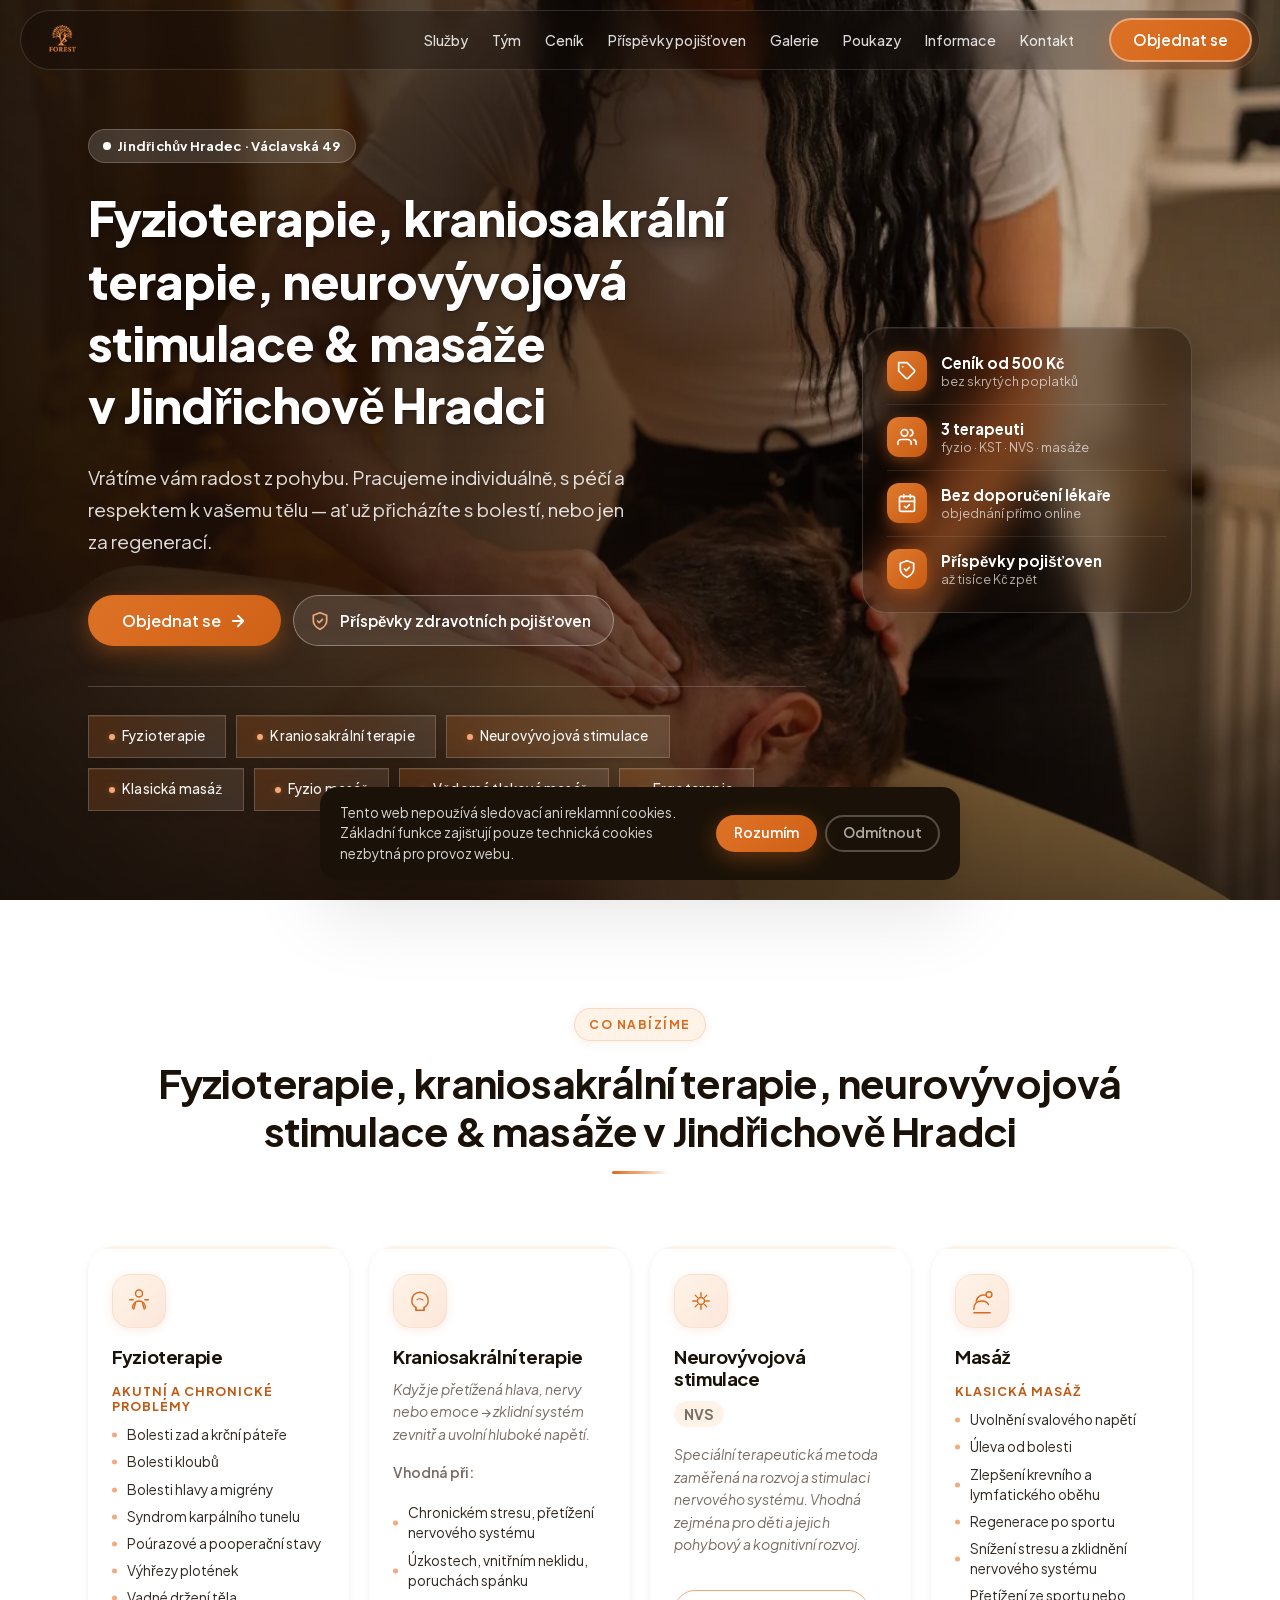
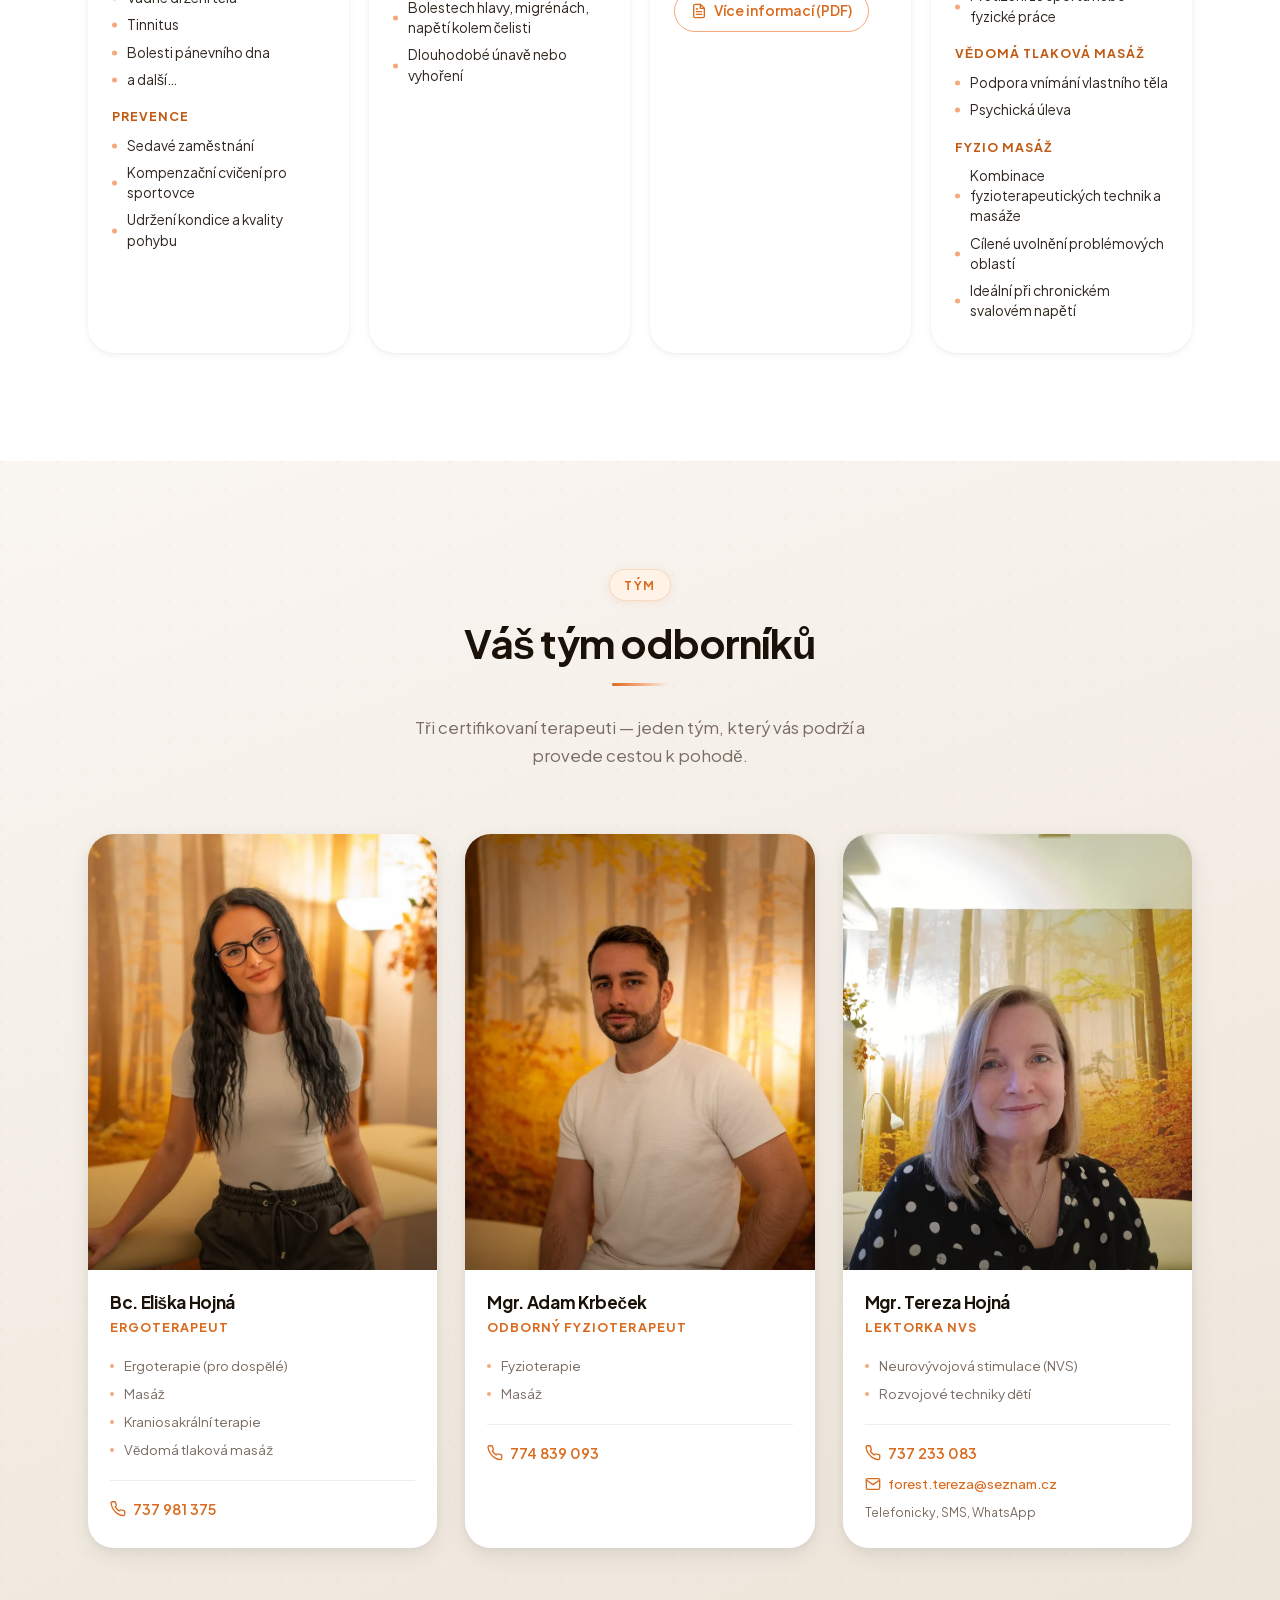
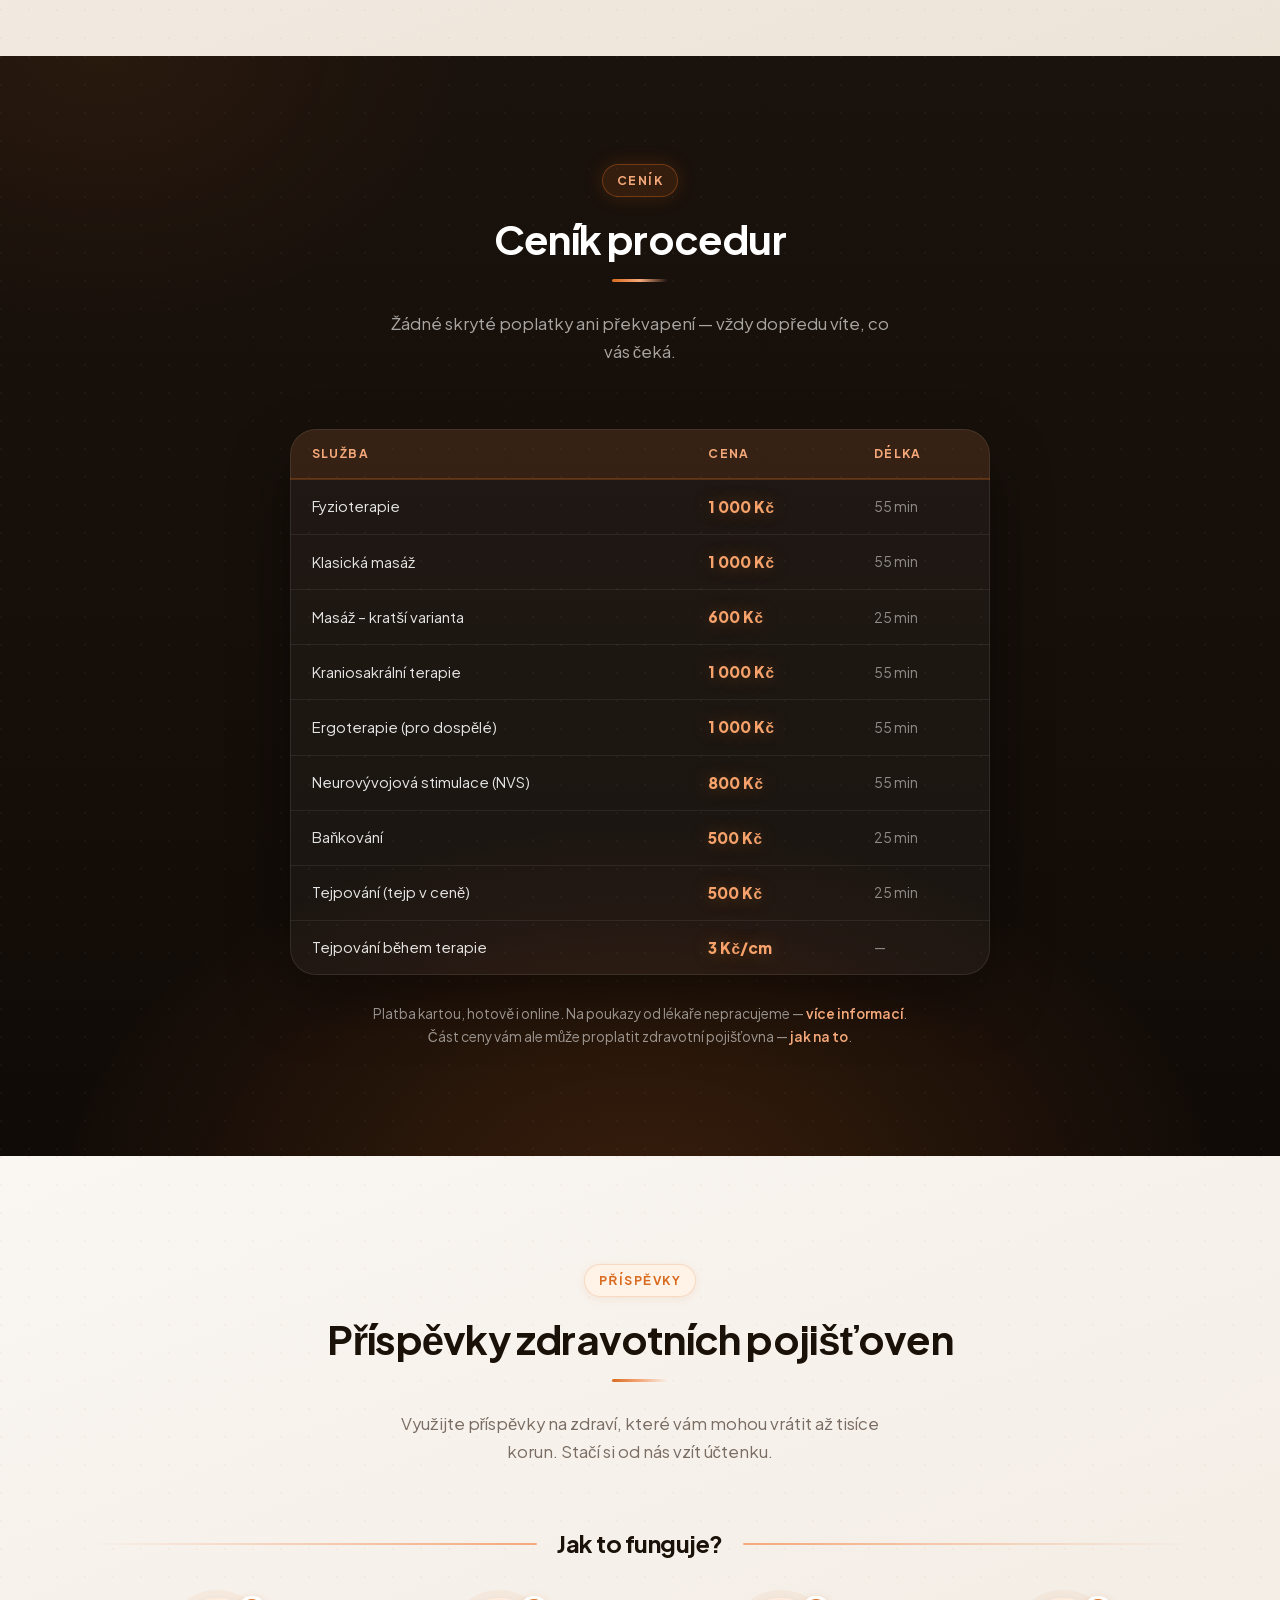
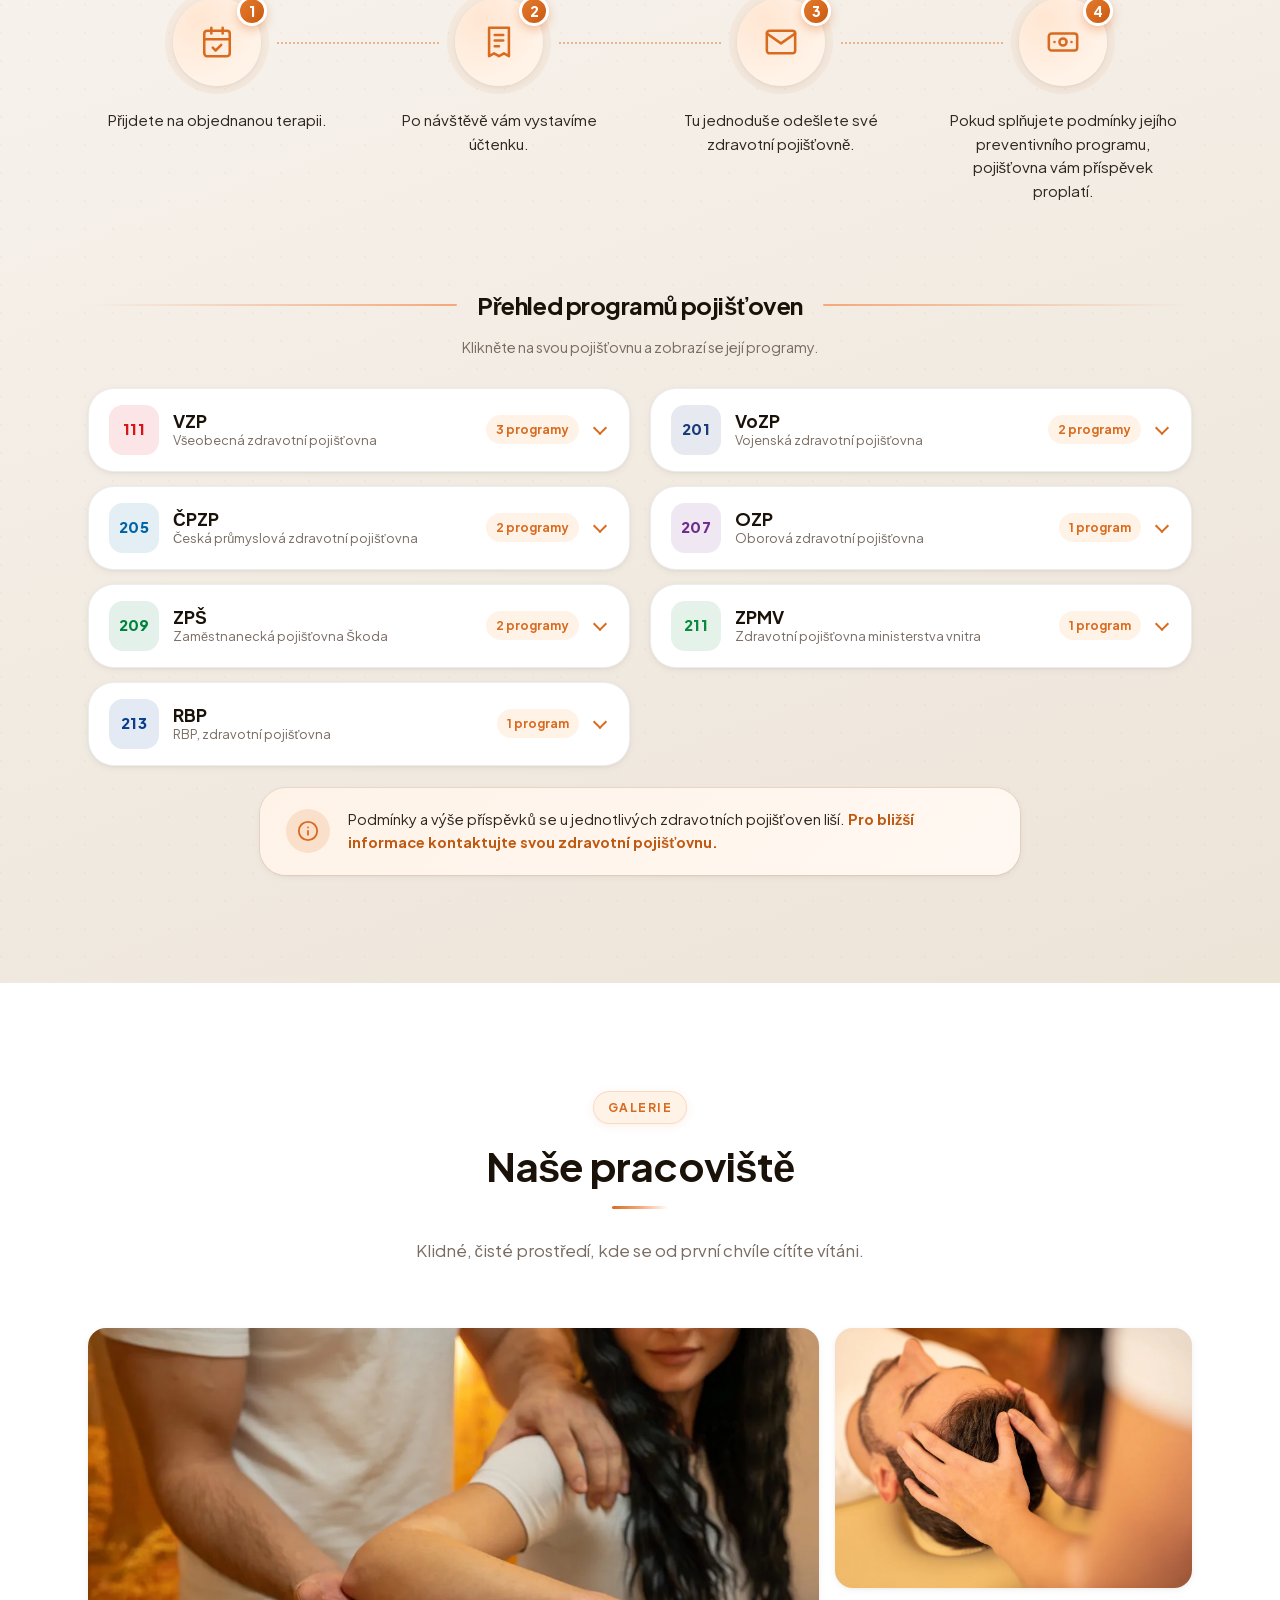
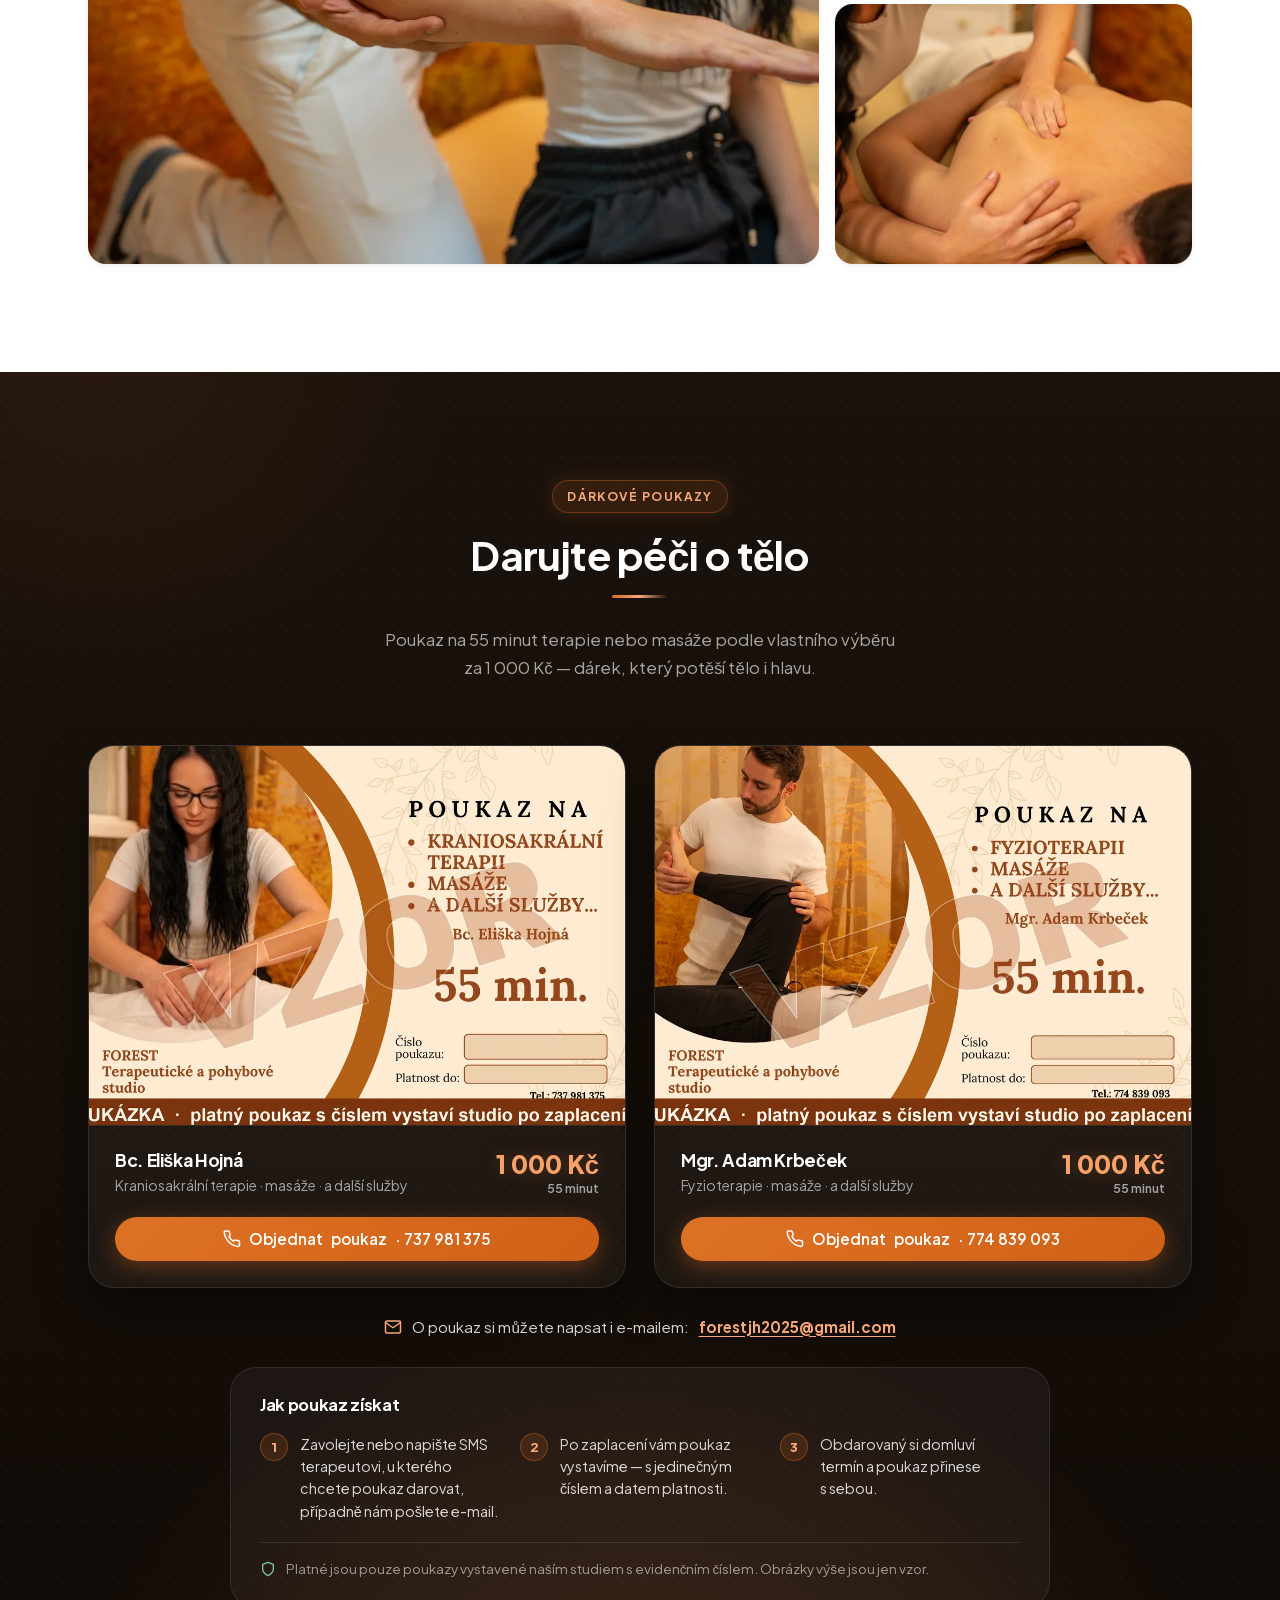
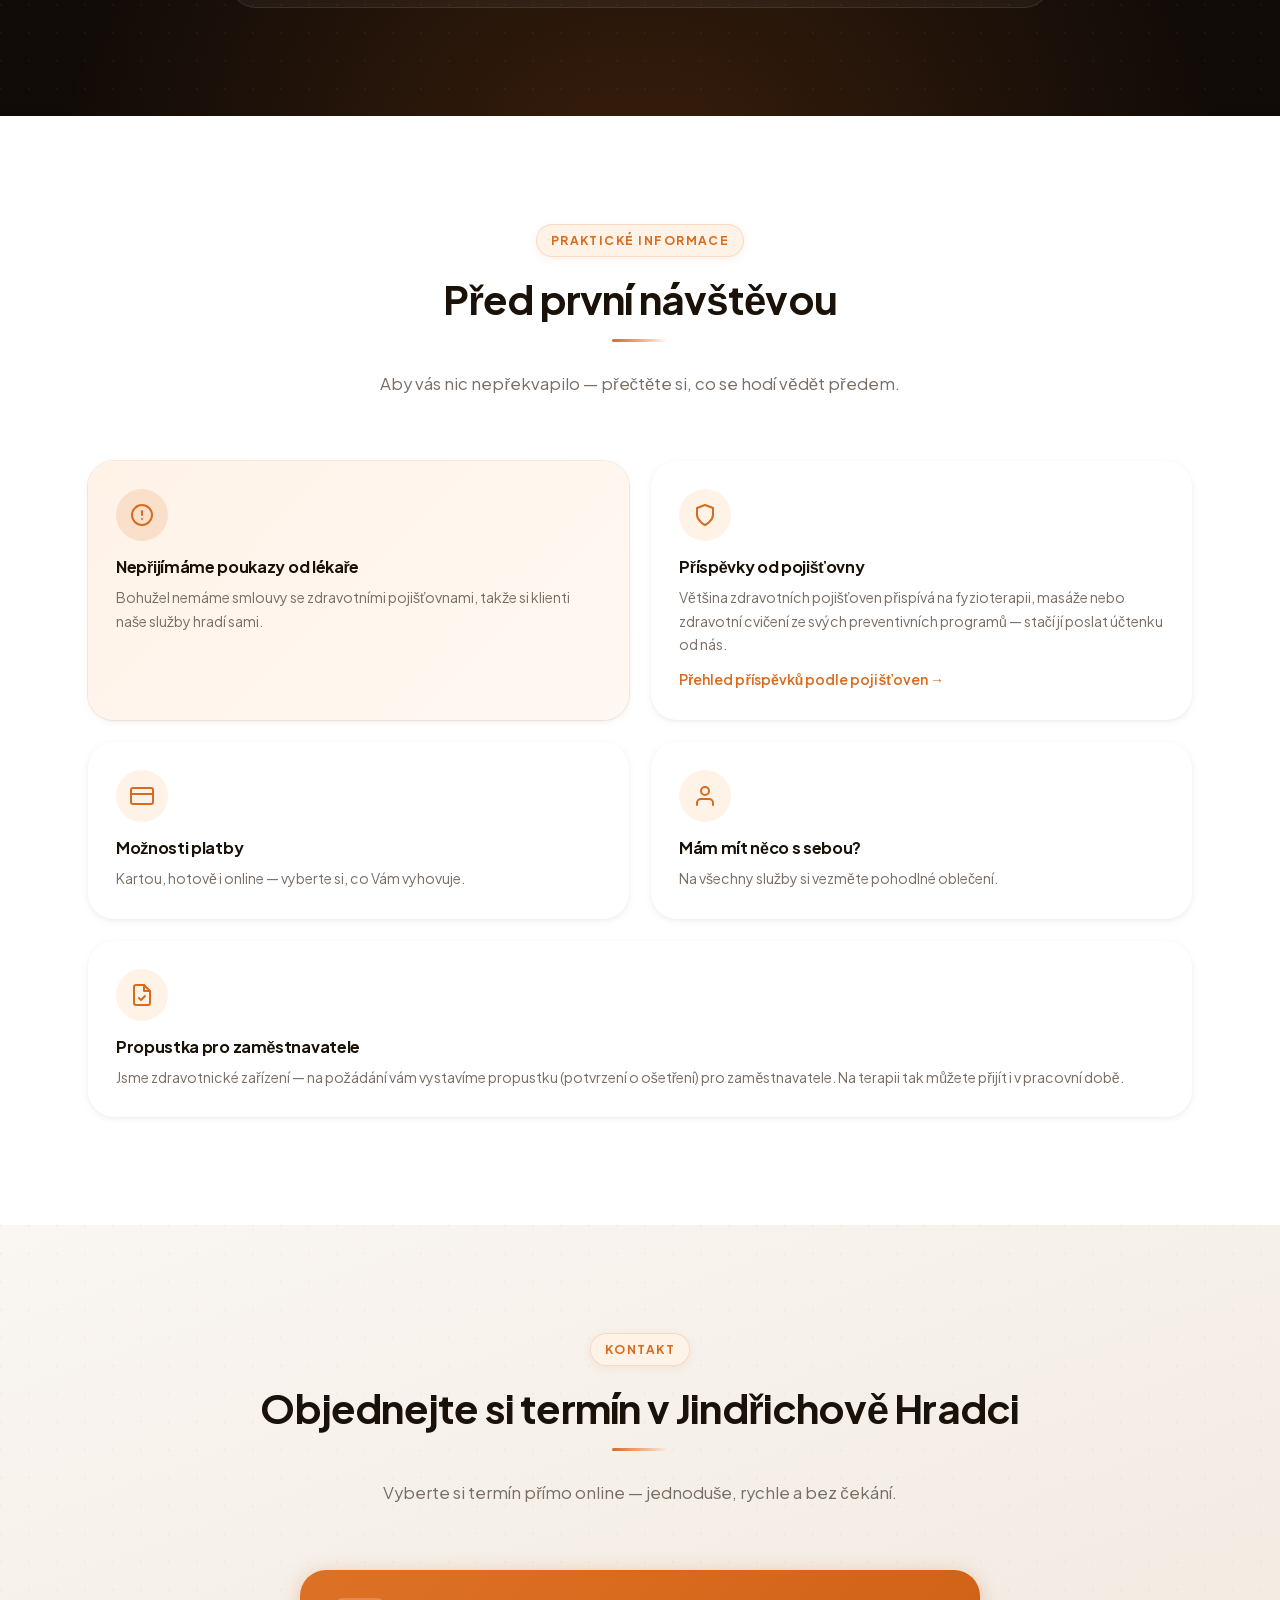
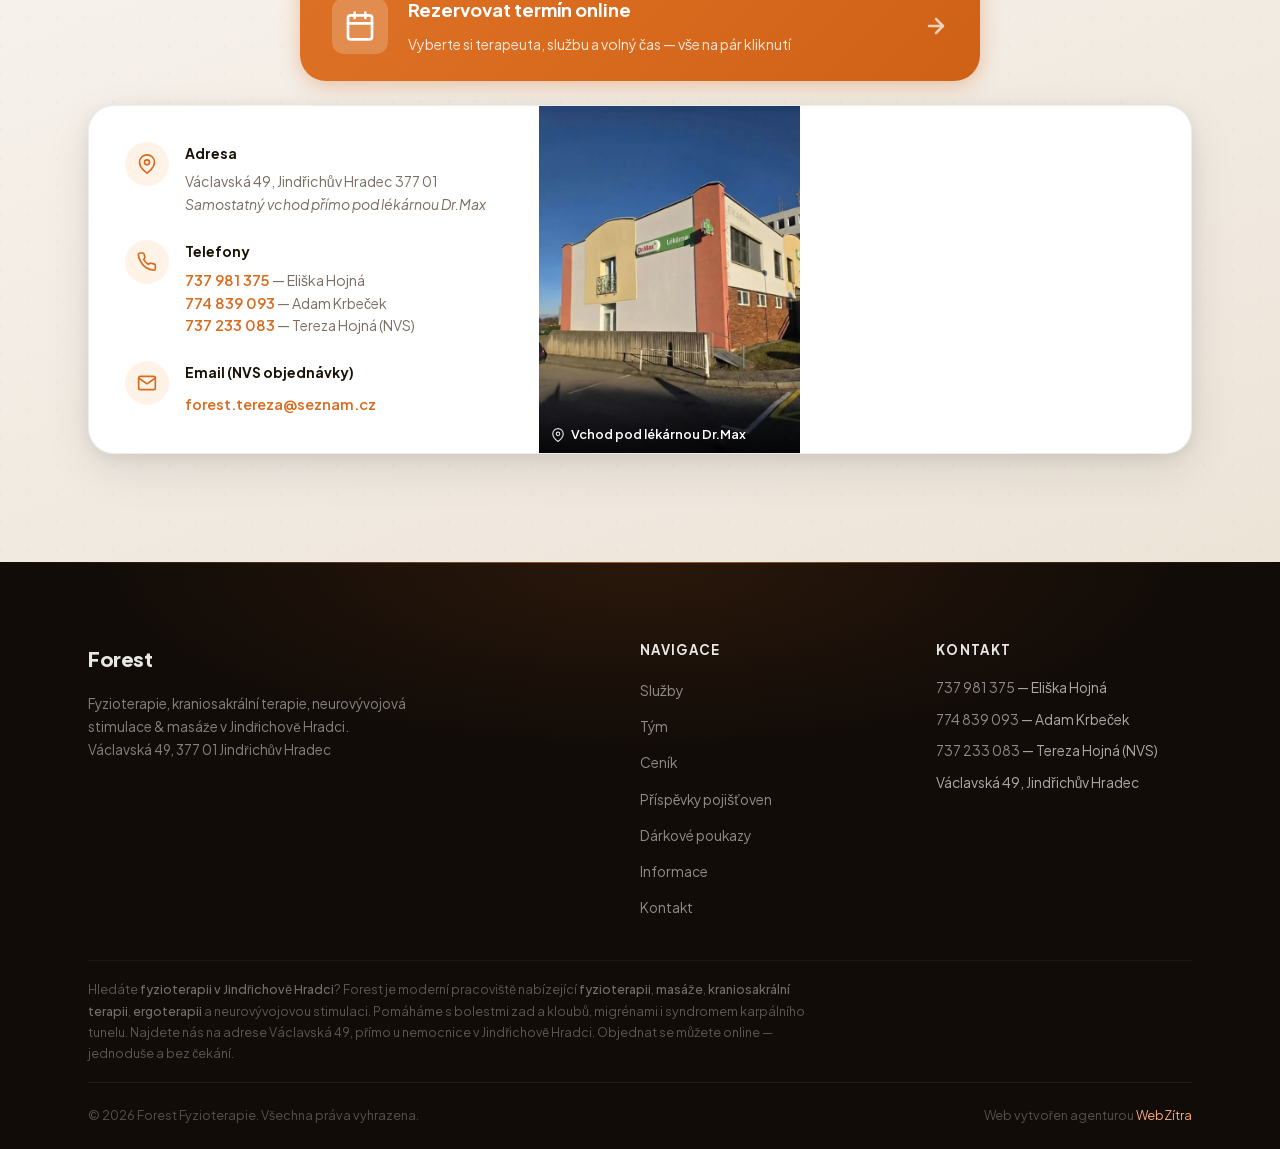
==== commit a93fc669: "Animace, kratší masáž 25 min a příznaky v SEO - Vstupní animace hero (postupné objevení) na hlavní s" ====
--- a/index.html
+++ b/index.html
@@ -6,8 +6,8 @@
     <title>Fyzioterapie &amp; masáže Jindřichův Hradec | Forest — fyzio JH, KST, ergoterapie</title>
 
     <!-- ═══ SEO ═══ -->
-    <meta name="description" content="Fyzioterapie Jindřichův Hradec — Forest nabízí fyzioterapii, masáže, kraniosakrální terapii a ergoterapii. Václavská 49 (u nemocnice). Objednejte se online.">
-    <meta name="keywords" content="fyzioterapie Jindřichův Hradec, fyzio JH, masáže Jindřichův Hradec, masáže JH, kraniosakrální terapie, ergoterapie, fyzioterapeut Jindřichův Hradec, Forest fyzioterapie">
+    <meta name="description" content="Fyzioterapie Jindřichův Hradec — bolesti zad a kloubů, migrény, syndrom karpálního tunelu. Masáže, kraniosakrální terapie a ergoterapie. Václavská 49.">
+    <meta name="keywords" content="fyzioterapie Jindřichův Hradec, fyzio JH, masáže Jindřichův Hradec, masáže JH, kraniosakrální terapie, ergoterapie, fyzioterapeut Jindřichův Hradec, Forest fyzioterapie, bolesti zad, bolesti kloubů, migréna, syndrom karpálního tunelu, karpální tunel">
     <meta name="robots" content="index, follow">
     <meta name="author" content="Forest Fyzioterapie Jindřichův Hradec">
     <link rel="canonical" href="https://forest-jh.cz/">
@@ -84,15 +84,16 @@
             "@type": "OfferCatalog",
             "name": "Služby fyzioterapie a masáží v Jindřichově Hradci",
             "itemListElement": [
-                { "@type": "Offer", "itemOffered": { "@type": "MedicalTherapy", "name": "Fyzioterapie Jindřichův Hradec", "description": "Individuální fyzioterapie — diagnostika, mobilizace, cvičení" }, "price": "1000", "priceCurrency": "CZK" },
+                { "@type": "Offer", "itemOffered": { "@type": "MedicalTherapy", "name": "Fyzioterapie Jindřichův Hradec", "description": "Individuální fyzioterapie — bolesti zad a kloubů, migrény, syndrom karpálního tunelu, poúrazové stavy" }, "price": "1000", "priceCurrency": "CZK" },
                 { "@type": "Offer", "itemOffered": { "@type": "MedicalTherapy", "name": "Klasická masáž Jindřichův Hradec", "description": "Klasická i sportovní masáž pro uvolnění svalového napětí, 55 minut" }, "price": "1000", "priceCurrency": "CZK" },
-                { "@type": "Offer", "itemOffered": { "@type": "MedicalTherapy", "name": "Masáž – kratší varianta", "description": "Masáž v délce 30 minut" }, "price": "600", "priceCurrency": "CZK" },
+                { "@type": "Offer", "itemOffered": { "@type": "MedicalTherapy", "name": "Masáž – kratší varianta", "description": "Masáž v délce 25 minut" }, "price": "600", "priceCurrency": "CZK" },
                 { "@type": "Offer", "itemOffered": { "@type": "MedicalTherapy", "name": "Kraniosakrální terapie Jindřichův Hradec", "description": "Jemná manuální technika pro harmonizaci těla" }, "price": "1000", "priceCurrency": "CZK" },
                 { "@type": "Offer", "itemOffered": { "@type": "MedicalTherapy", "name": "Ergoterapie Jindřichův Hradec", "description": "Nácvik běžných denních činností pro dospělé" }, "price": "1000", "priceCurrency": "CZK" },
                 { "@type": "Offer", "itemOffered": { "@type": "MedicalTherapy", "name": "Neurovývojová stimulace (NVS)", "description": "Lekce neurovývojové stimulace, 55 minut" }, "price": "800", "priceCurrency": "CZK" }
             ]
         },
         "medicalSpecialty": ["Physiotherapy", "Massage", "CraniosacralTherapy", "OccupationalTherapy"],
+        "knowsAbout": ["Bolesti zad a krční páteře", "Bolesti kloubů", "Bolesti hlavy a migréna", "Syndrom karpálního tunelu", "Poúrazové a pooperační stavy", "Výhřez ploténky", "Vadné držení těla", "Tinnitus", "Bolesti pánevního dna"],
         "areaServed": {
             "@type": "City",
             "name": "Jindřichův Hradec",
@@ -136,7 +137,7 @@
                 "name": "Kolik stojí fyzioterapie v Jindřichově Hradci?",
                 "acceptedAnswer": {
                     "@type": "Answer",
-                    "text": "Fyzioterapie, klasická masáž, kraniosakrální terapie a ergoterapie stojí 1 000 Kč za 55 minut. Kratší 30minutová masáž stojí 600 Kč. Lekce neurovývojové stimulace (NVS) stojí 800 Kč za 55 minut. Baňkování a tejpování 500 Kč za 25 minut."
+                    "text": "Fyzioterapie, klasická masáž, kraniosakrální terapie a ergoterapie stojí 1 000 Kč za 55 minut. Kratší 25minutová masáž stojí 600 Kč. Lekce neurovývojové stimulace (NVS) stojí 800 Kč za 55 minut. Baňkování a tejpování 500 Kč za 25 minut."
                 }
             },
             {
@@ -151,7 +152,7 @@
     }
     </script>
 
-    <link rel="stylesheet" href="css/style.css?v=15">
+    <link rel="stylesheet" href="css/style.css?v=16">
 </head>
 <body>
 
@@ -299,7 +300,7 @@
 <section id="sluzby" class="section">
     <div class="container">
 
-        <header class="section-header">
+        <header class="section-header" data-animate>
             <span class="section-tag">Co nabízíme</span>
             <h2>Fyzioterapie, kraniosakrální terapie, neurovývojová stimulace &amp;&nbsp;masáže v&nbsp;Jindřichově Hradci</h2>
         </header>
@@ -440,7 +441,7 @@
 <section id="tym" class="section section-alt">
     <div class="container">
 
-        <header class="section-header">
+        <header class="section-header" data-animate>
             <span class="section-tag">Tým</span>
             <h2>Váš tým odborníků</h2>
             <p>Tři certifikovaní terapeuti — jeden tým, který vás podrží a provede cestou k pohodě.</p>
@@ -555,7 +556,7 @@
 <section id="cenik" class="section section-dark">
     <div class="container">
 
-        <header class="section-header">
+        <header class="section-header" data-animate>
             <span class="section-tag">Ceník</span>
             <h2>Ceník procedur</h2>
             <p>Žádné skryté poplatky ani překvapení — vždy dopředu víte, co vás čeká.</p>
@@ -584,7 +585,7 @@
                     <tr>
                         <td>Masáž – kratší varianta</td>
                         <td class="price-cell">600 Kč</td>
-                        <td class="duration-cell">30 min</td>
+                        <td class="duration-cell">25 min</td>
                     </tr>
                     <tr>
                         <td>Kraniosakrální terapie</td>
@@ -635,7 +636,7 @@
 <section id="prispevky" class="section section-alt">
     <div class="container">
 
-        <header class="section-header">
+        <header class="section-header" data-animate>
             <span class="section-tag">Příspěvky</span>
             <h2>Příspěvky zdravotních pojišťoven</h2>
             <p>Využijte příspěvky na&nbsp;zdraví, které vám mohou vrátit až tisíce korun. Stačí si od&nbsp;nás vzít účtenku.</p>
@@ -891,7 +892,7 @@
 <section id="galerie" class="section">
     <div class="container">
 
-        <header class="section-header">
+        <header class="section-header" data-animate>
             <span class="section-tag">Galerie</span>
             <h2>Naše pracoviště</h2>
             <p>Klidné, čisté prostředí, kde se od první chvíle cítíte vítáni.</p>
@@ -951,7 +952,7 @@
 <section id="poukazy" class="section section-dark">
     <div class="container">
 
-        <header class="section-header">
+        <header class="section-header" data-animate>
             <span class="section-tag">Dárkové poukazy</span>
             <h2>Darujte péči o&nbsp;tělo</h2>
             <p>Poukaz na 55&nbsp;minut terapie nebo masáže podle vlastního výběru za 1&nbsp;000&nbsp;Kč — dárek, který potěší tělo i&nbsp;hlavu.</p>
@@ -1043,7 +1044,7 @@
 <section id="informace" class="section">
     <div class="container">
 
-        <header class="section-header">
+        <header class="section-header" data-animate>
             <span class="section-tag">Praktické informace</span>
             <h2>Před první návštěvou</h2>
             <p>Aby vás nic nepřekvapilo — přečtěte si, co se hodí vědět předem.</p>
@@ -1113,7 +1114,7 @@
 <section id="kontakt" class="section section-alt">
     <div class="container">
 
-        <header class="section-header">
+        <header class="section-header" data-animate>
             <span class="section-tag">Kontakt</span>
             <h2>Objednejte si termín v&nbsp;Jindřichově Hradci</h2>
             <p>Vyberte si termín přímo online — jednoduše, rychle a bez čekání.</p>
@@ -1241,7 +1242,7 @@
         </div>
 
         <div class="footer-seo">
-            <p>Hledáte <strong>fyzioterapii v Jindřichově Hradci</strong>? Forest je moderní pracoviště nabízející <strong>fyzioterapii</strong>, <strong>masáže</strong>, <strong>kraniosakrální terapii</strong>, <strong>ergoterapii</strong> a&nbsp;neurovývojovou stimulaci. Najdete nás na adrese Václavská 49, přímo u&nbsp;nemocnice v&nbsp;Jindřichově Hradci. Objednat se můžete online — jednoduše a&nbsp;bez čekání.</p>
+            <p>Hledáte <strong>fyzioterapii v Jindřichově Hradci</strong>? Forest je moderní pracoviště nabízející <strong>fyzioterapii</strong>, <strong>masáže</strong>, <strong>kraniosakrální terapii</strong>, <strong>ergoterapii</strong> a&nbsp;neurovývojovou stimulaci. Pomáháme s&nbsp;bolestmi zad a&nbsp;kloubů, migrénami i&nbsp;syndromem karpálního tunelu. Najdete nás na adrese Václavská 49, přímo u&nbsp;nemocnice v&nbsp;Jindřichově Hradci. Objednat se můžete online — jednoduše a&nbsp;bez čekání.</p>
         </div>
 
         <div class="footer-bottom">
@@ -1276,6 +1277,6 @@
 </div>
 <div class="nav-overlay" id="nav-overlay" aria-hidden="true"></div>
 
-<script src="js/main.js?v=7" defer></script>
+<script src="js/main.js?v=8" defer></script>
 </body>
 </html>
--- a/css/style.css
+++ b/css/style.css
@@ -2994,6 +2994,89 @@
 }
 
 /* ═══════════════════════════════════════════════════════
+   ANIMACE 2026-11 (podle zásad Emila Kowalského)
+   Vstupy ease-out, jen transform + opacity, krátké časy,
+   žádný pohyb u cen a dat. Omezený pohyb respektován.
+═══════════════════════════════════════════════════════ */
+:root {
+    --ease-out:    cubic-bezier(0.23, 1, 0.32, 1);
+    --ease-drawer: cubic-bezier(0.32, 0.72, 0, 1);
+}
+
+/* 1) Objevování při scrollu — měkčí křivka, kratší dráha */
+[data-animate] {
+    transform: translateY(18px);
+    transition: opacity 700ms var(--ease-out), transform 700ms var(--ease-out);
+}
+
+/* 2) Vstup hero (hlavní stránka i podstránky) — prvky postupně, jen při načtení */
+@keyframes enter-up {
+    from { opacity: 0; transform: translateY(14px); }
+    to   { opacity: 1; transform: none; }
+}
+.hero-main > *,
+.subpage-hero .container > * {
+    animation: enter-up 700ms var(--ease-out) both;
+}
+.hero-main > :nth-child(1), .subpage-hero .container > :nth-child(1) { animation-delay: 60ms; }
+.hero-main > :nth-child(2), .subpage-hero .container > :nth-child(2) { animation-delay: 130ms; }
+.hero-main > :nth-child(3), .subpage-hero .container > :nth-child(3) { animation-delay: 210ms; }
+.hero-main > :nth-child(4), .subpage-hero .container > :nth-child(4) { animation-delay: 280ms; }
+.hero-main > :nth-child(5), .subpage-hero .container > :nth-child(5) { animation-delay: 360ms; }
+.hero-info { animation: hero-card-in 800ms var(--ease-out) 420ms both; }
+/* Šipka dolů jen pár pohybů, ne donekonečna */
+.hero-scroll { animation-iteration-count: 3; animation-delay: 1.4s; }
+
+/* 3) Rozbalení pojišťovny — plynulá výška (kde to prohlížeč umí, jinak se otevře hned)
+      Pozn.: headless Chrome s --virtual-time-budget nekreslí snímky a ukáže kartu
+      jako neotevřenou — testovat ve skutečném čase (CDP), tam funguje. */
+@supports (interpolate-size: allow-keywords) {
+    .ins-card { interpolate-size: allow-keywords; }
+    .ins-card::details-content {
+        block-size: 0;
+        overflow: clip;
+        transition: block-size 320ms var(--ease-out), content-visibility 320ms allow-discrete;
+    }
+    .ins-card[open]::details-content { block-size: auto; }
+}
+
+/* 4) Karty — zvednutí s ease-out místo obecné křivky */
+.service-card, .team-card, .voucher-card, .info-card, .related-card, .ins-card {
+    transition-timing-function: var(--ease-out);
+}
+.hero-info-item  { transition: background var(--ease), transform 160ms var(--ease-out); }
+.service-pdf-link { transition: background var(--ease-fast), border-color var(--ease-fast), transform 160ms var(--ease-out); }
+
+/* 5) Na dotykových zařízeních bez zvedání — po klepnutí by karta „zamrzla" nahoře */
+@media (hover: none), (pointer: coarse) {
+    .service-card:hover, .team-card:hover, .voucher-card:hover, .info-card:hover,
+    .related-card:hover, .booking-cta:hover, .hero-insurance-link:hover, .back-to-top:hover,
+    .btn-primary:hover, .btn-outline:hover, .btn-white:hover, .gallery-item:hover { transform: none; }
+    .team-card:hover .team-photo, .gallery-item:hover img { transform: none; }
+}
+
+/* 6) Odezva na stisk — rychlé zmáčknutí (větší plochy jemněji) */
+:is(.btn, .hero-insurance-link, .service-pdf-link, .back-to-top):active {
+    transform: scale(0.97);
+    transition-duration: 100ms;
+}
+:is(.hero-info-item, .booking-cta, .related-card):active {
+    transform: scale(0.985);
+    transition-duration: 100ms;
+}
+
+/* 7) Mobilní menu — křivka zásuvky */
+.m-nav { transition: transform 320ms var(--ease-drawer), visibility 320ms; }
+
+/* Omezený pohyb: bez posunů, obsah hned vidět */
+@media (prefers-reduced-motion: reduce) {
+    .hero-main > *, .subpage-hero .container > *, .hero-info, .hero-scroll { animation: none; }
+    [data-animate] { opacity: 1; transform: none; transition: none; }
+    .ins-card::details-content { transition: none; }
+    :is(.btn, .hero-insurance-link, .service-pdf-link, .back-to-top, .hero-info-item, .booking-cta, .related-card):active { transform: none; }
+}
+
+/* ═══════════════════════════════════════════════════════
    PRINT
 ═══════════════════════════════════════════════════════ */
 @media print {
